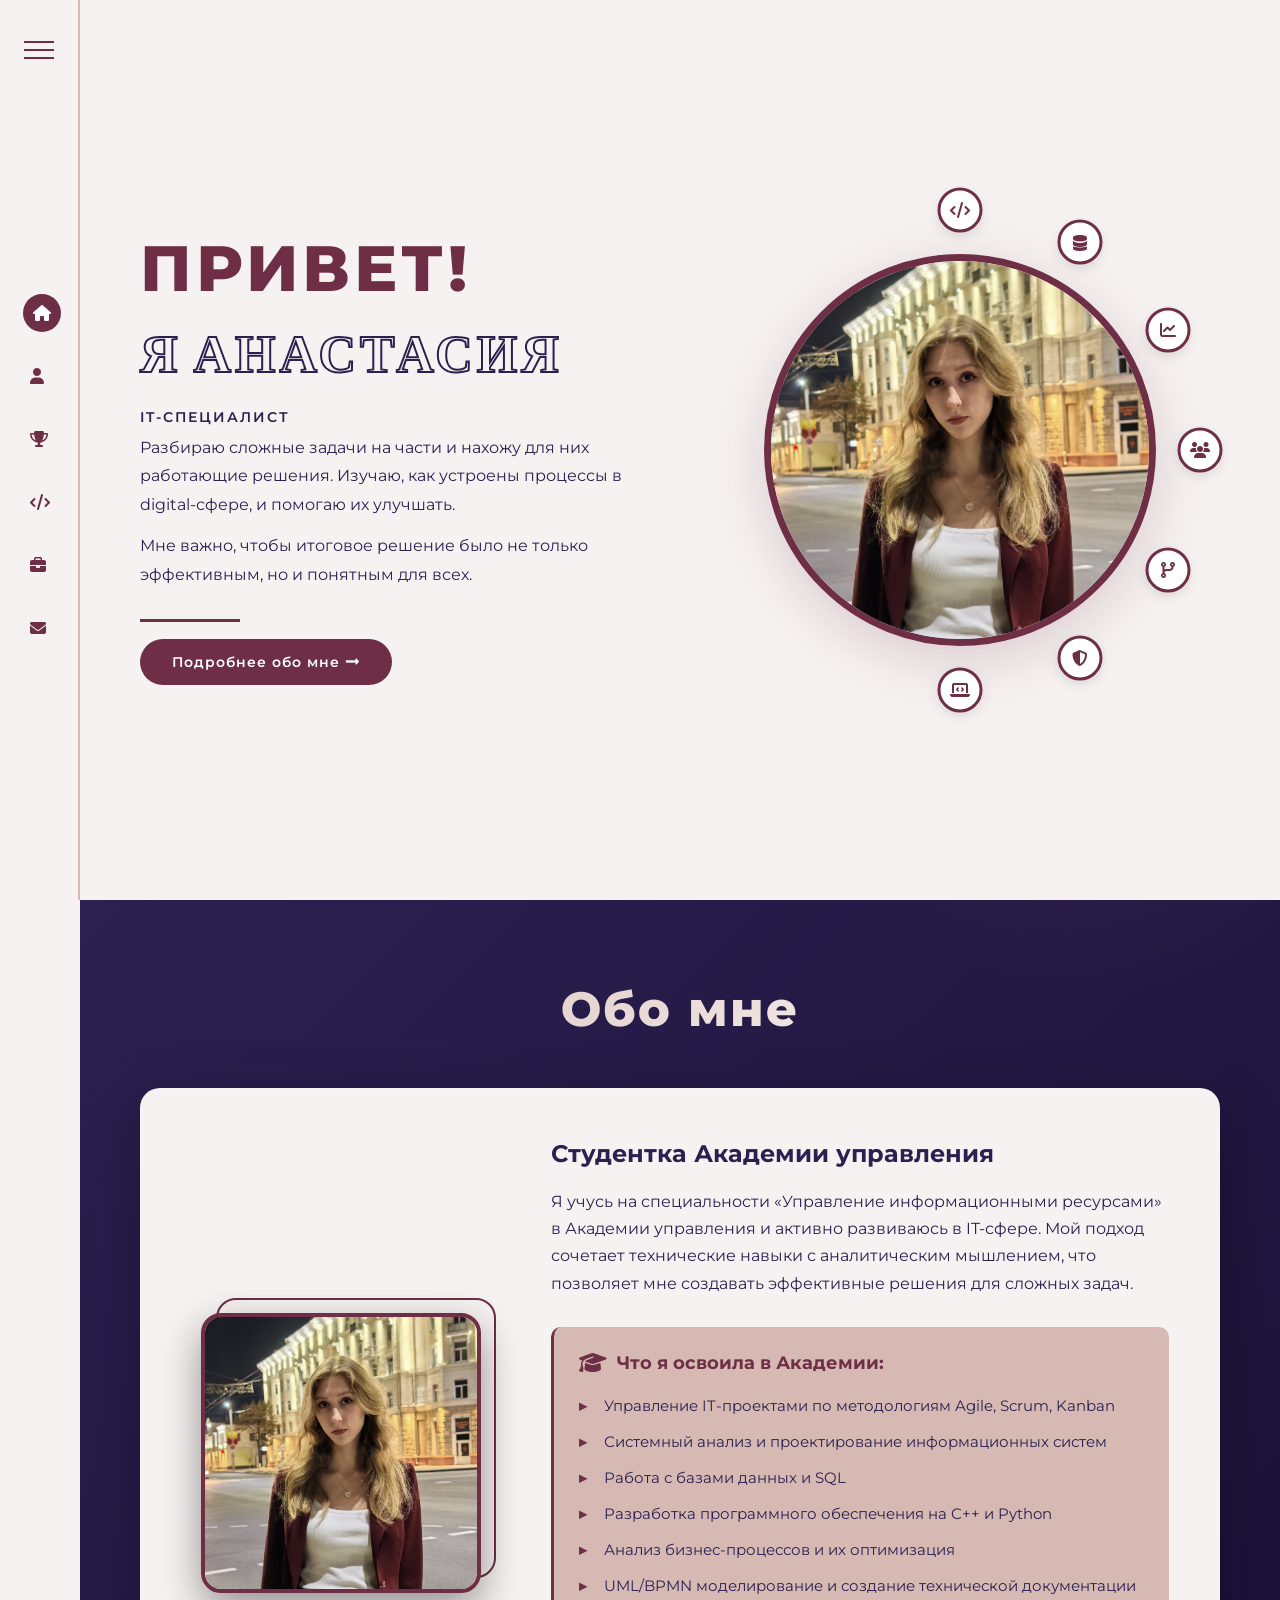
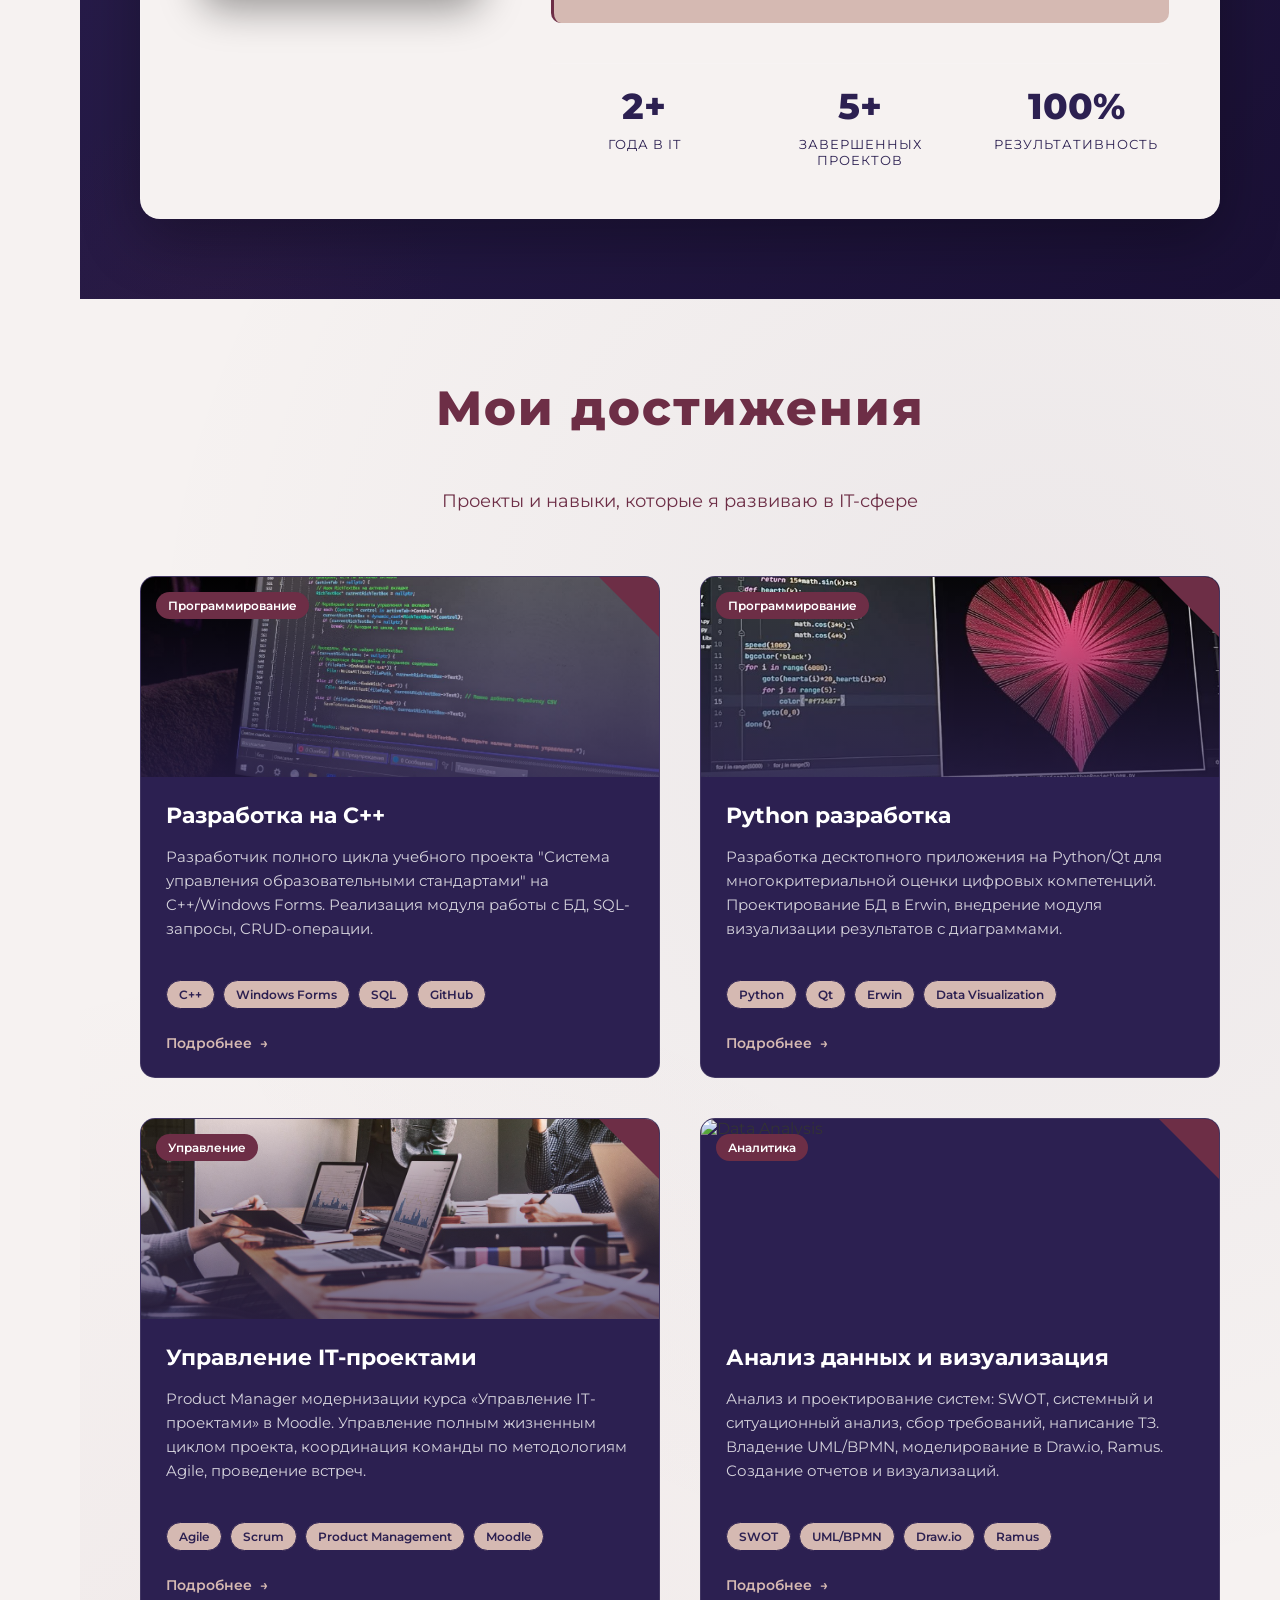
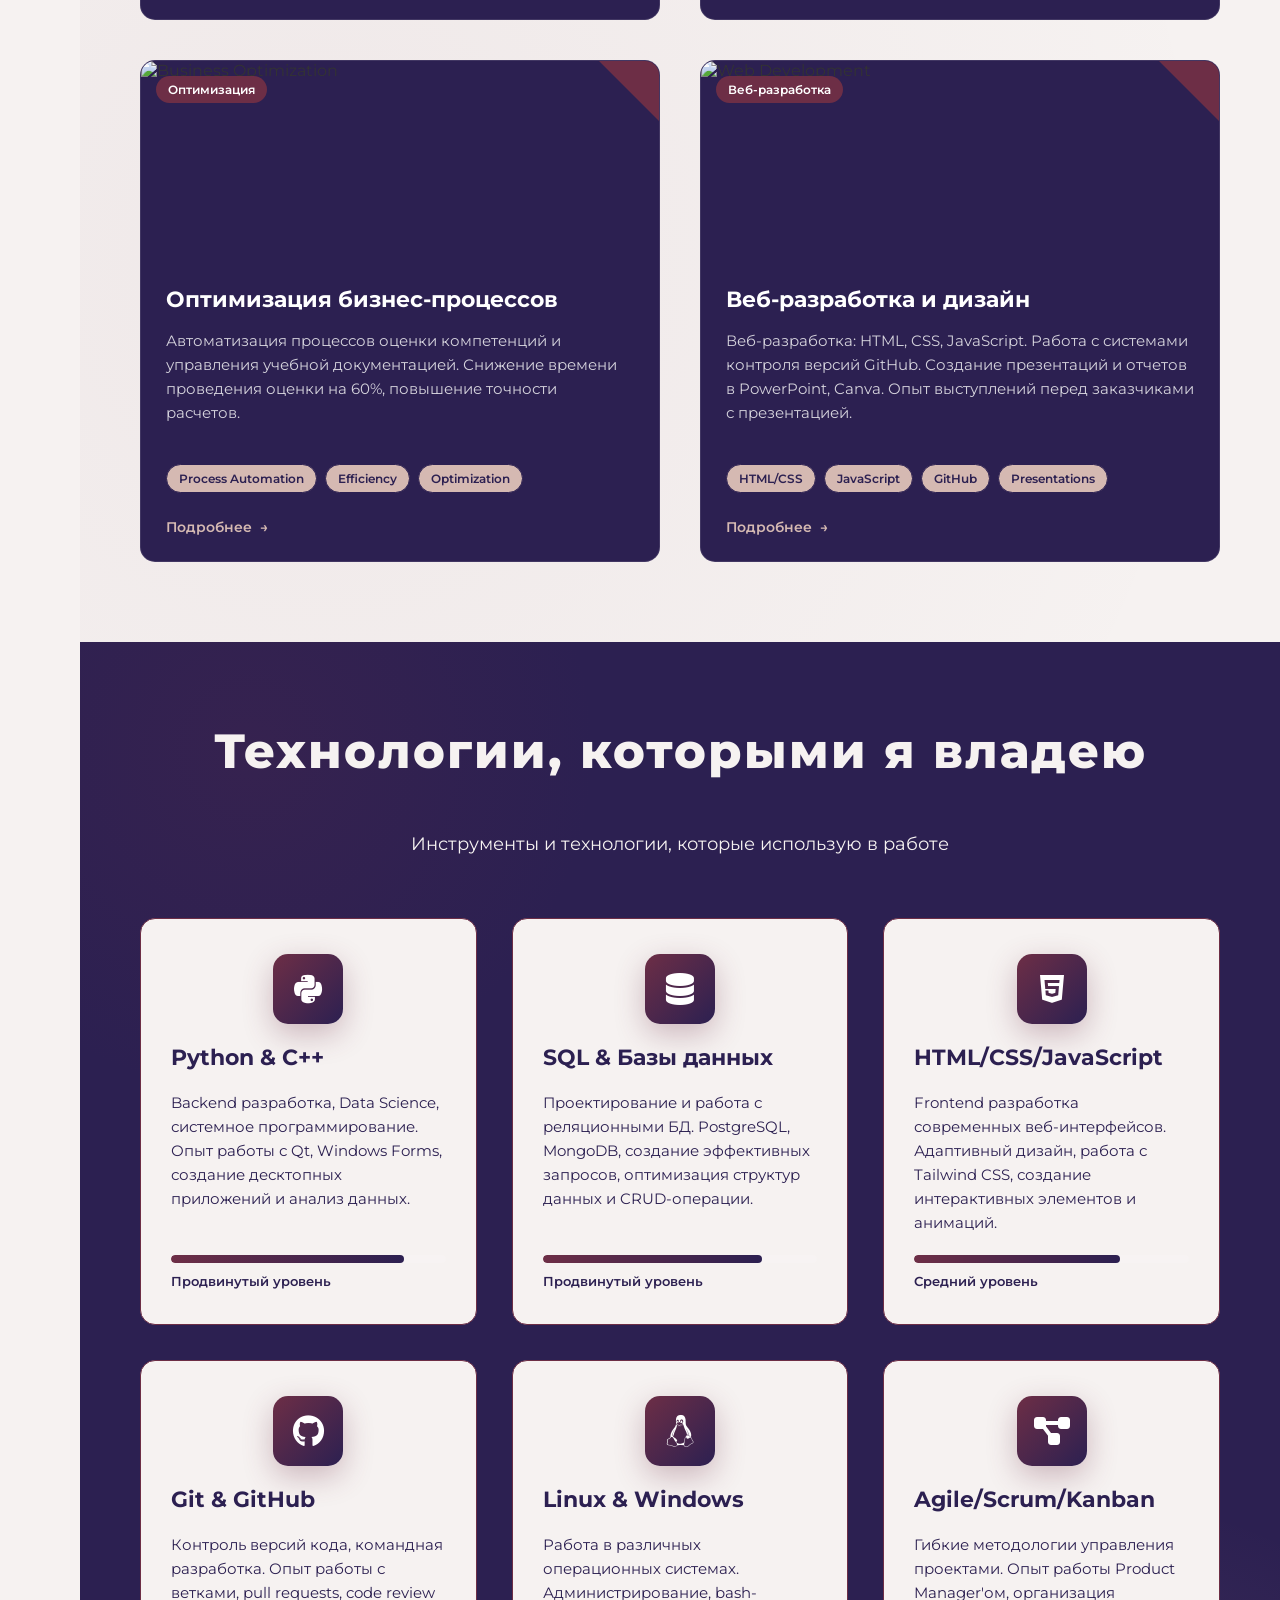
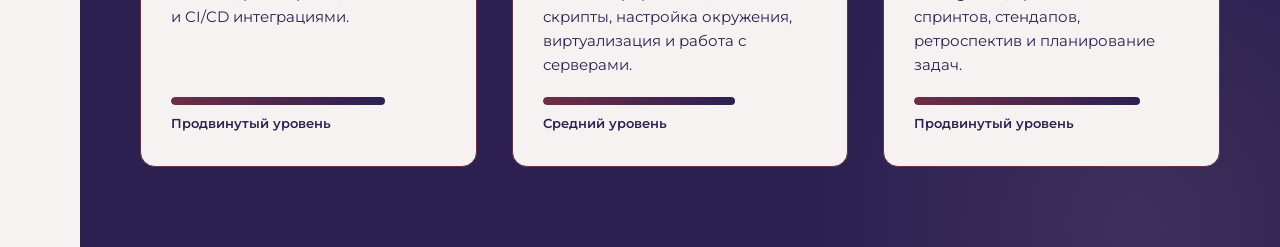
==== index.html @ b97254bb "Add files via upload" ====
<!DOCTYPE html>
<html lang="ru">
<head>
    <meta charset="UTF-8">
    <meta name="viewport" content="width=device-width, initial-scale=1.0">
    <title>Анастасия - IT-специалист</title>
    
    <!-- Google Fonts -->
    <link rel="preconnect" href="https://fonts.googleapis.com">
    <link rel="preconnect" href="https://fonts.gstatic.com" crossorigin>
    <link href="https://fonts.googleapis.com/css2?family=Montserrat:wght@300;400;500;600;700;800;900&family=Bebas+Neue&family=Open+Sans:wght@300;400;600;700&display=swap" rel="stylesheet">
    
    <!-- Font Awesome -->
    <link rel="stylesheet" href="https://cdnjs.cloudflare.com/ajax/libs/font-awesome/6.4.0/css/all.min.css">
    
    <!-- Custom CSS -->
    <link rel="stylesheet" href="styles.css">
</head>
<body>
    <!-- Progress Bar -->
    <div class="progress-scroll"></div>

    <!-- Left Sidebar Navigation -->
    <aside class="left-sidebar" id="leftSidebar">
        <div class="sidebar-toggle" id="leftToggle">
            <span class="toggle-line"></span>
            <span class="toggle-line"></span>
            <span class="toggle-line"></span>
        </div>
        
        <nav class="icon-menu">
            <a href="#home" class="icon-nav-item active">
                <i class="fas fa-home"></i>
                <span class="nav-text">Главная</span>
            </a>
            <a href="#about" class="icon-nav-item">
                <i class="fas fa-user"></i>
                <span class="nav-text">Обо мне</span>
            </a>
            <a href="#achievements" class="icon-nav-item">
                <i class="fas fa-trophy"></i>
                <span class="nav-text">Достижения</span>
            </a>
            <a href="#technologies" class="icon-nav-item">
                <i class="fas fa-code"></i>
                <span class="nav-text">Технологии</span>
            </a>
            <a href="#" class="icon-nav-item">
                <i class="fas fa-briefcase"></i>
                <span class="nav-text">Портфолио</span>
            </a>
            <a href="#" class="icon-nav-item">
                <i class="fas fa-envelope"></i>
                <span class="nav-text">Контакты</span>
            </a>
        </nav>
    </aside>

    <!-- Home Page -->
    <section class="home-page" id="home">
        <div class="home-container">
            <div class="home-left">
                <div class="home-content">
                    <h1 class="home-title">ПРИВЕТ!</h1>
                    <h2 class="home-name">
                        <span class="outlined-name">Я АНАСТАСИЯ</span>
                    </h2>
                    <div class="home-roles">
                        <p>IT-СПЕЦИАЛИСТ</p>
                    </div>
                    <div class="home-description">
                        <p>Разбираю сложные задачи на части и нахожу для них работающие решения. Изучаю, как устроены процессы в digital-сфере, и помогаю их улучшать.</p>
                        <p>Мне важно, чтобы итоговое решение было не только эффективным, но и понятным для всех.</p>
                    </div>
                    <div class="home-divider"></div>
                    <a href="#about" class="btn-primary">Подробнее обо мне 🠖</a>
                </div>
            </div>
            
            <div class="home-right">
                <div class="photo-nav-container">
                    <!-- Background decoration -->
                    <svg class="arc-svg" viewBox="0 0 400 400">
                        <path class="arc-path" d="M 200,50 A 150,150 0 0,1 350,200" 
                              fill="none" stroke="#6d2e46ff" stroke-width="2"/>
                    </svg>
                    
                    <!-- Photo -->
                    <div class="profile-photo-wrapper">
                        <img src="img/me.jpg" alt="Анастасия" class="profile-photo">
                    </div>
                    
                    <!-- Icons on arc -->
                    <div class="arc-icons" id="arcIcons"></div>
                </div>
            </div>
        </div>
    </section>

    <!-- About Me Section -->
    <section class="about-section" id="about">
        <div class="about-container">
            <h2 class="section-title">Обо мне</h2>
            
            <div class="about-card">
                <div class="about-photo-section">
                    <div class="about-photo-wrapper">
                        <img src="img/me2.jpg" alt="Анастасия" class="about-photo">
                        <div class="photo-decoration"></div>
                    </div>
                </div>
                
                <div class="about-content-section">
                    <div class="about-text">
                        <h3 class="about-subtitle">Студентка Академии управления</h3>
                        <p class="about-intro">Я учусь на специальности «Управление информационными ресурсами» в Академии управления и активно развиваюсь в IT-сфере. Мой подход сочетает технические навыки с аналитическим мышлением, что позволяет мне создавать эффективные решения для сложных задач.</p>
                        
                        <div class="academy-learnings">
                            <h4><i class="fas fa-graduation-cap"></i> Что я освоила в Академии:</h4>
                            <ul class="learning-list">
                                <li>Управление IT-проектами по методологиям Agile, Scrum, Kanban</li>
                                <li>Системный анализ и проектирование информационных систем</li>
                                <li>Работа с базами данных и SQL</li>
                                <li>Разработка программного обеспечения на C++ и Python</li>
                                <li>Анализ бизнес-процессов и их оптимизация</li>
                                <li>UML/BPMN моделирование и создание технической документации</li>
                            </ul>
                        </div>
                    </div>
                    
                    <div class="about-stats">
                        <div class="stat-item">
                            <div class="stat-number" data-target="2">2+</div>
                            <div class="stat-label">года в IT</div>
                        </div>
                        <div class="stat-item">
                            <div class="stat-number" data-target="5">5+</div>
                            <div class="stat-label">завершенных проектов</div>
                        </div>
                        <div class="stat-item">
                            <div class="stat-number" data-target="100">100%</div>
                            <div class="stat-label">результативность</div>
                        </div>
                    </div>
                </div>
            </div>
        </div>
    </section>

    <!-- Achievements Section -->
    <section class="achievements-section" id="achievements">
        <div class="achievements-container">
            <div class="achievements-header">
                <h2 class="section-title">Мои достижения</h2>
                <p class="section-subtitle">Проекты и навыки, которые я развиваю в IT-сфере</p>
            </div>
            
            <div class="achievements-grid">
                <!-- Project Card 1 -->
                <div class="project-card">
                    <div class="project-corner"></div>
                    <div class="project-image">
                        <img src="img/ach_c.jpg" alt="C++ Development">
                        <div class="project-overlay"></div>
                        <span class="project-badge">Программирование</span>
                    </div>
                    <div class="project-content">
                        <h3>Разработка на C++</h3>
                        <p>Разработчик полного цикла учебного проекта "Система управления образовательными стандартами" на C++/Windows Forms. Реализация модуля работы с БД, SQL-запросы, CRUD-операции.</p>
                        <div class="project-tags">
                            <span class="tag">C++</span>
                            <span class="tag">Windows Forms</span>
                            <span class="tag">SQL</span>
                            <span class="tag">GitHub</span>
                        </div>
                        <a href="#" class="project-link">Подробнее<span class="arrow">→</span></a>
                    </div>
                </div>
                
                <!-- Project Card 2 -->
                <div class="project-card">
                    <div class="project-corner"></div>
                    <div class="project-image">
                        <img src="img/ach_py.jpg" alt="Python Development">
                        <div class="project-overlay"></div>
                        <span class="project-badge">Программирование</span>
                    </div>
                    <div class="project-content">
                        <h3>Python разработка</h3>
                        <p>Разработка десктопного приложения на Python/Qt для многокритериальной оценки цифровых компетенций. Проектирование БД в Erwin, внедрение модуля визуализации результатов с диаграммами.</p>
                        <div class="project-tags">
                            <span class="tag">Python</span>
                            <span class="tag">Qt</span>
                            <span class="tag">Erwin</span>
                            <span class="tag">Data Visualization</span>
                        </div>
                        <a href="#" class="project-link">Подробнее<span class="arrow">→</span></a>
                    </div>
                </div>
                
                <!-- Project Card 3 -->
                <div class="project-card">
                    <div class="project-corner"></div>
                    <div class="project-image">
                        <img src="img/ach_manage.jpg" alt="Project Management">
                        <div class="project-overlay"></div>
                        <span class="project-badge">Управление</span>
                    </div>
                    <div class="project-content">
                        <h3>Управление IT-проектами</h3>
                        <p>Product Manager модернизации курса «Управление IT-проектами» в Moodle. Управление полным жизненным циклом проекта, координация команды по методологиям Agile, проведение встреч.</p>
                        <div class="project-tags">
                            <span class="tag">Agile</span>
                            <span class="tag">Scrum</span>
                            <span class="tag">Product Management</span>
                            <span class="tag">Moodle</span>
                        </div>
                        <a href="#" class="project-link">Подробнее<span class="arrow">→</span></a>
                    </div>
                </div>
                
                <!-- Project Card 4 -->
                <div class="project-card">
                    <div class="project-corner"></div>
                    <div class="project-image">
                        <img src="https://images.unsplash.com/photo-1551288049-bebda4e38f71?ixlib=rb-4.0.3&ixid=M3wxMjA3fDB8MHxwaG90by1wYWdlfHx8fGVufDB8fHx8fA%3D%3D&auto=format&fit=crop&w=1000&q=80" alt="Data Analysis">
                        <div class="project-overlay"></div>
                        <span class="project-badge">Аналитика</span>
                    </div>
                    <div class="project-content">
                        <h3>Анализ данных и визуализация</h3>
                        <p>Анализ и проектирование систем: SWOT, системный и ситуационный анализ, сбор требований, написание ТЗ. Владение UML/BPMN, моделирование в Draw.io, Ramus. Создание отчетов и визуализаций.</p>
                        <div class="project-tags">
                            <span class="tag">SWOT</span>
                            <span class="tag">UML/BPMN</span>
                            <span class="tag">Draw.io</span>
                            <span class="tag">Ramus</span>
                        </div>
                        <a href="#" class="project-link">Подробнее<span class="arrow">→</span></a>
                    </div>
                </div>
                
                <!-- Project Card 5 -->
                <div class="project-card">
                    <div class="project-corner"></div>
                    <div class="project-image">
                        <img src="https://images.unsplash.com/photo-1460925895917-afdab827c52f?ixlib=rb-4.0.3&ixid=M3wxMjA3fDB8MHxwaG90by1wYWdlfHx8fGVufDB8fHx8fA%3D%3D&auto=format&fit=crop&w=1000&q=80" alt="Business Optimization">
                        <div class="project-overlay"></div>
                        <span class="project-badge">Оптимизация</span>
                    </div>
                    <div class="project-content">
                        <h3>Оптимизация бизнес-процессов</h3>
                        <p>Автоматизация процессов оценки компетенций и управления учебной документацией. Снижение времени проведения оценки на 60%, повышение точности расчетов.</p>
                        <div class="project-tags">
                            <span class="tag">Process Automation</span>
                            <span class="tag">Efficiency</span>
                            <span class="tag">Optimization</span>
                        </div>
                        <a href="#" class="project-link">Подробнее<span class="arrow">→</span></a>
                    </div>
                </div>
                
                <!-- Project Card 6 -->
                <div class="project-card">
                    <div class="project-corner"></div>
                    <div class="project-image">
                        <img src="https://images.unsplash.com/photo-1547658719-da2b51169166?ixlib=rb-4.0.3&ixid=M3wxMjA3fDB8MHxwaG90by1wYWdlfHx8fGVufDB8fHx8fA%3D%3D&auto=format&fit=crop&w=1000&q=80" alt="Web Development">
                        <div class="project-overlay"></div>
                        <span class="project-badge">Веб-разработка</span>
                    </div>
                    <div class="project-content">
                        <h3>Веб-разработка и дизайн</h3>
                        <p>Веб-разработка: HTML, CSS, JavaScript. Работа с системами контроля версий GitHub. Создание презентаций и отчетов в PowerPoint, Canva. Опыт выступлений перед заказчиками с презентацией.</p>
                        <div class="project-tags">
                            <span class="tag">HTML/CSS</span>
                            <span class="tag">JavaScript</span>
                            <span class="tag">GitHub</span>
                            <span class="tag">Presentations</span>
                        </div>
                        <a href="#" class="project-link">Подробнее<span class="arrow">→</span></a>
                    </div>
                </div>
            </div>
        </div>
    </section>

    <!-- Technologies Section -->
    <section class="technologies-section" id="technologies">
        <div class="technologies-container">
            <div class="technologies-header">
                <h2 class="section-title">Технологии, которыми я владею</h2>
                <p class="section-subtitle">Инструменты и технологии, которые использую в работе</p>
            </div>
            
            <div class="technologies-grid">
                <!-- Technology Card 1 -->
                <div class="tech-card">
                    <div class="tech-icon-wrapper">
                        <i class="fab fa-python"></i>
                    </div>
                    <h3 class="tech-title">Python & C++</h3>
                    <p class="tech-description">Backend разработка, Data Science, системное программирование. Опыт работы с Qt, Windows Forms, создание десктопных приложений и анализ данных.</p>
                    <div class="tech-level">
                        <div class="level-bar">
                            <div class="level-fill" style="width: 85%"></div>
                        </div>
                        <span class="level-text">Продвинутый уровень</span>
                    </div>
                </div>
                
                <!-- Technology Card 2 -->
                <div class="tech-card">
                    <div class="tech-icon-wrapper">
                        <i class="fas fa-database"></i>
                    </div>
                    <h3 class="tech-title">SQL & Базы данных</h3>
                    <p class="tech-description">Проектирование и работа с реляционными БД. PostgreSQL, MongoDB, создание эффективных запросов, оптимизация структур данных и CRUD-операции.</p>
                    <div class="tech-level">
                        <div class="level-bar">
                            <div class="level-fill" style="width: 80%"></div>
                        </div>
                        <span class="level-text">Продвинутый уровень</span>
                    </div>
                </div>
                
                <!-- Technology Card 3 -->
                <div class="tech-card">
                    <div class="tech-icon-wrapper">
                        <i class="fab fa-html5"></i>
                    </div>
                    <h3 class="tech-title">HTML/CSS/JavaScript</h3>
                    <p class="tech-description">Frontend разработка современных веб-интерфейсов. Адаптивный дизайн, работа с Tailwind CSS, создание интерактивных элементов и анимаций.</p>
                    <div class="tech-level">
                        <div class="level-bar">
                            <div class="level-fill" style="width: 75%"></div>
                        </div>
                        <span class="level-text">Средний уровень</span>
                    </div>
                </div>
                
                <!-- Technology Card 4 -->
                <div class="tech-card">
                    <div class="tech-icon-wrapper">
                        <i class="fab fa-github"></i>
                    </div>
                    <h3 class="tech-title">Git & GitHub</h3>
                    <p class="tech-description">Контроль версий кода, командная разработка. Опыт работы с ветками, pull requests, code review и CI/CD интеграциями.</p>
                    <div class="tech-level">
                        <div class="level-bar">
                            <div class="level-fill" style="width: 78%"></div>
                        </div>
                        <span class="level-text">Продвинутый уровень</span>
                    </div>
                </div>
                
                <!-- Technology Card 5 -->
                <div class="tech-card">
                    <div class="tech-icon-wrapper">
                        <i class="fab fa-linux"></i>
                    </div>
                    <h3 class="tech-title">Linux & Windows</h3>
                    <p class="tech-description">Работа в различных операционных системах. Администрирование, bash-скрипты, настройка окружения, виртуализация и работа с серверами.</p>
                    <div class="tech-level">
                        <div class="level-bar">
                            <div class="level-fill" style="width: 70%"></div>
                        </div>
                        <span class="level-text">Средний уровень</span>
                    </div>
                </div>
                
                <!-- Technology Card 6 -->
                <div class="tech-card">
                    <div class="tech-icon-wrapper">
                        <i class="fas fa-project-diagram"></i>
                    </div>
                    <h3 class="tech-title">Agile/Scrum/Kanban</h3>
                    <p class="tech-description">Гибкие методологии управления проектами. Опыт работы Product Manager'ом, организация спринтов, стендапов, ретроспектив и планирование задач.</p>
                    <div class="tech-level">
                        <div class="level-bar">
                            <div class="level-fill" style="width: 82%"></div>
                        </div>
                        <span class="level-text">Продвинутый уровень</span>
                    </div>
                </div>
            </div>
        </div>
    </section>

    <!-- JavaScript -->
    <script src="script.js"></script>
</body>
</html>
---- styles.css ----
* {
  margin: 0;
  padding: 0;
  box-sizing: border-box;
}

:root {
  --russian-violet: #2c2051ff;
  --wine: #6d2e46ff;
  --isabelline: #f6f2f1ff;
  --white: #ffffffff;
  --pale-dogwood: #d5b9b2ff;
}

/* Base Styles */
body {
  background-color: var(--isabelline);
  color: #333;
  overflow-x: hidden;
  font-family: 'Montserrat', sans-serif;
}

h1, h2, h3, h4, h5, h6 { font-weight: 700; }

button, a, .nav-item {
  transition: transform 0.2s ease, opacity 0.2s ease, background-color 0.2s ease, color 0.2s ease;
}

button:hover, a:hover { transform: translateY(-1px); }

/* Common Components */
.btn-primary {
  background-color: var(--wine);
  color: white;
  border: none;
  padding: 14px 32px;
  font-size: 14px;
  font-weight: 600;
  letter-spacing: 1px;
  cursor: pointer;
  border-radius: 25px;
  text-decoration: none;
}

.btn-primary:hover { background-color: var(--russian-violet); }

.outlined-name {
  font-family: 'Bebas Neue', cursive;
  -webkit-text-stroke: 2px var(--russian-violet);
  -webkit-text-fill-color: transparent;
  letter-spacing: 4px;
}

.section-title {
  font-size: 48px;
  font-weight: 800;
  text-align: center;
  margin-bottom: 50px;
  letter-spacing: 2px;
}

.section-subtitle {
  font-size: 18px;
  margin-bottom: 30px;
  max-width: 600px;
  margin-left: auto;
  margin-right: auto;
  line-height: 1.6;
}

/* Left Sidebar */
.left-sidebar {
  position: fixed;
  left: 0;
  top: 0;
  width: 80px;
  height: 100vh;
  background-color: var(--isabelline);
  z-index: 100;
  transition: width 0.3s ease;
  border-right: 2px solid var(--pale-dogwood);
  overflow: hidden;
}

.left-sidebar.open { width: 220px; }

.sidebar-toggle {
  position: absolute;
  top: 30px;
  width: 100%;
  height: 40px;
  display: flex;
  flex-direction: column;
  align-items: center;
  justify-content: center;
  gap: 6px;
  cursor: pointer;
  padding: 10px;
}

.toggle-line {
  width: 30px;
  height: 2px;
  background-color: var(--wine);
  transition: all 0.2s ease;
  transform-origin: center;
}

.sidebar-toggle:hover .toggle-line { background-color: var(--russian-violet); }

.sidebar-toggle.open .toggle-line:nth-child(1) { transform: rotate(45deg) translate(6px, 6px); }
.sidebar-toggle.open .toggle-line:nth-child(2) { opacity: 0; }
.sidebar-toggle.open .toggle-line:nth-child(3) { transform: rotate(-45deg) translate(6px, -6px); }

.icon-menu {
  display: flex;
  flex-direction: column;
  align-items: flex-start;
  justify-content: center;
  height: 100%;
  gap: 25px;
  padding: 80px 0 40px 20px;
}

.icon-nav-item {
  display: flex;
  align-items: center;
  width: calc(100% - 20px);
  padding: 10px;
  border-radius: 25px;
  color: var(--wine);
  transition: all 0.2s ease;
  text-decoration: none;
  gap: 15px;
}

.icon-nav-item:hover {
  background-color: var(--pale-dogwood);
  transform: translateX(3px);
}

.icon-nav-item.active {
  background-color: var(--wine);
  color: white;
  transform: translateX(3px);
}

.nav-text {
  font-size: 14px;
  font-weight: 600;
  white-space: nowrap;
  opacity: 0;
  transition: opacity 0.2s ease;
}

.left-sidebar.open .nav-text { opacity: 1; }

/* Main Content Sections */
.home-page,
.about-section,
.achievements-section,
.technologies-section {
  margin-left: 80px;
  transition: margin-left 0.3s ease;
}

.left-sidebar.open ~ .home-page,
.left-sidebar.open ~ .about-section,
.left-sidebar.open ~ .achievements-section,
.left-sidebar.open ~ .technologies-section {
  margin-left: 220px;
}

/* Home Page */
.home-page {
  min-height: 100vh;
  display: flex;
  align-items: center;
  justify-content: center;
  background-color: var(--isabelline);
}

.home-container {
  display: grid;
  grid-template-columns: 1fr 1fr;
  gap: 40px;
  max-width: 1200px;
  width: 100%;
  align-items: center;
  padding: 60px;
}

.home-left { padding-right: 20px; }

.home-content { animation: fadeInLeft 0.6s ease; }

.home-title {
  font-size: 64px;
  font-weight: 800;
  color: var(--wine);
  margin-bottom: 15px;
  letter-spacing: 4px;
}

.home-name {
  font-size: 52px;
  font-weight: 700;
  margin-bottom: 20px;
}

.home-roles p {
  font-size: 14px;
  font-weight: 600;
  color: var(--russian-violet);
  letter-spacing: 2px;
  margin-bottom: 8px;
}

.home-description p {
  font-size: 16px;
  line-height: 1.8;
  color: var(--russian-violet);
  margin-bottom: 12px;
}

.home-divider {
  width: 100px;
  height: 3px;
  background-color: var(--wine);
  margin: 30px 0;
}

/* Home Right Content */
.home-right {
  display: flex;
  align-items: center;
  justify-content: center;
  position: relative;
}

.photo-nav-container {
  position: relative;
  width: 400px;
  height: 400px;
  display: flex;
  align-items: center;
  justify-content: center;
}

.profile-photo-wrapper {
  position: relative;
  z-index: 10;
  width: 280px;
  height: 280px;
  display: flex;
  align-items: center;
  justify-content: center;
  transition: transform 0.2s ease;
}

.profile-photo {
  width: 100%;
  height: 100%;
  border-radius: 50%;
  object-fit: cover;
  border: 5px solid var(--wine);
  box-shadow: 0 10px 40px rgba(109, 46, 70, 0.2);
  transition: transform 0.3s ease, box-shadow 0.3s ease;
  transform: scale(1.4);
}

.profile-photo-wrapper:hover { transform: translateZ(1px); }

.profile-photo:hover {
  transform: scale(1.02);
  box-shadow: 0 15px 50px rgba(109, 46, 70, 0.3);
}

.arc-svg {
  position: absolute;
  top: 0;
  left: 0;
  width: 100%;
  height: 100%;
  pointer-events: none;
  z-index: 5;
}

.arc-path {
  stroke-dasharray: 5, 5;
  animation: dashMove 20s linear infinite;
}

.arc-icons {
  position: absolute;
  top: 0;
  left: 0;
  width: 100%;
  height: 100%;
  z-index: 15;
}

.arc-icon {
  position: absolute;
  transform: translate(-50%, -50%);
  transition: transform 0.2s ease;
}

.arc-icon-circle {
  width: 45px;
  height: 45px;
  background-color: var(--white);
  border: 3px solid var(--wine);
  border-radius: 50%;
  display: flex;
  align-items: center;
  justify-content: center;
  color: var(--wine);
  cursor: pointer;
  transition: all 0.2s ease;
  box-shadow: 0 4px 12px rgba(0, 0, 0, 0.1);
}

.arc-icon:hover .arc-icon-circle {
  background-color: var(--wine);
  color: white;
  transform: scale(1.1);
  box-shadow: 0 6px 20px rgba(109, 46, 70, 0.3);
}

.arc-tooltip {
  position: absolute;
  bottom: -35px;
  left: 50%;
  transform: translateX(-50%);
  background: var(--wine);
  color: white;
  padding: 5px 10px;
  border-radius: 15px;
  font-size: 12px;
  white-space: nowrap;
  opacity: 0;
  visibility: hidden;
  transition: all 0.2s ease;
  z-index: 20;
}

.arc-icon:hover .arc-tooltip {
  opacity: 1;
  visibility: visible;
  bottom: -45px;
}

/* About Me Section */
.about-section {
  background: linear-gradient(135deg, var(--russian-violet) 0%, #1a1035 100%);
  position: relative;
  padding: 80px 0;
  overflow: hidden;
}

.about-section::before {
  content: '';
  position: absolute;
  top: -50%;
  right: -10%;
  width: 600px;
  height: 600px;
  background: radial-gradient(circle, rgba(213, 185, 178, 0.08) 0%, transparent 70%);
  border-radius: 50%;
  pointer-events: none;
}

.about-section::after {
  content: '';
  position: absolute;
  bottom: -30%;
  left: -10%;
  width: 500px;
  height: 500px;
  background: radial-gradient(circle, rgba(109, 46, 70, 0.1) 0%, transparent 70%);
  border-radius: 50%;
  pointer-events: none;
}

.about-container {
  max-width: 1200px;
  margin: 0 auto;
  padding: 0 60px;
  position: relative;
  z-index: 2;
}

.about-section .section-title {
  color: var(--isabelline);
  background: linear-gradient(135deg, var(--pale-dogwood) 0%, var(--white) 100%);
  -webkit-background-clip: text;
  -webkit-text-fill-color: transparent;
  background-clip: text;
}

.about-card {
  background: var(--isabelline);
  backdrop-filter: blur(10px);
  border: 1px solid rgba(255, 255, 255, 0.1);
  border-radius: 20px;
  padding: 50px;
  display: grid;
  grid-template-columns: 300px 1fr;
  gap: 60px;
  box-shadow: 0 20px 60px rgba(0, 0, 0, 0.3);
}

.about-photo-section {
  display: flex;
  align-items: center;
  justify-content: center;
  position: relative;
}

.about-photo-wrapper {
  position: relative;
  width: 280px;
  height: 280px;
}

.about-photo {
  width: 100%;
  height: 100%;
  border-radius: 20px;
  object-fit: cover;
  border: 4px solid var(--wine);
  box-shadow: 0 15px 40px rgba(0, 0, 0, 0.4);
  transition: transform 0.2s ease;
}

.about-photo:hover { transform: scale(1.02); }

.photo-decoration {
  position: absolute;
  top: -15px;
  right: -15px;
  width: 100%;
  height: 100%;
  border: 2px solid var(--wine);
  border-radius: 20px;
  z-index: -1;
}

.about-content-section {
  display: flex;
  flex-direction: column;
  gap: 40px;
}

.about-text { color: var(--russian-violet); }

.about-subtitle {
  font-size: 24px;
  font-weight: 700;
  color: var(--russian-violet);
  margin-bottom: 20px;
}

.about-intro {
  font-size: 16px;
  line-height: 1.7;
  color: var(--russian-violet);
  margin-bottom: 30px;
}

.academy-learnings {
  background: var(--pale-dogwood);
  border-left: 3px solid var(--wine);
  padding: 25px;
  border-radius: 10px;
}

.academy-learnings h4 {
  font-size: 18px;
  font-weight: 700;
  color: var(--wine);
  margin-bottom: 20px;
  display: flex;
  align-items: center;
  gap: 10px;
}

.academy-learnings h4 i { font-size: 22px; }

.learning-list {
  list-style: none;
  display: flex;
  flex-direction: column;
  gap: 12px;
}

.learning-list li {
  font-size: 15px;
  color: var(--russian-violet);
  padding-left: 25px;
  position: relative;
  line-height: 1.6;
}

.learning-list li::before {
  content: '▸';
  position: absolute;
  left: 0;
  color: var(--wine);
  font-weight: 700;
}

.about-stats {
  display: grid;
  grid-template-columns: repeat(3, 1fr);
  gap: 30px;
  padding-top: 20px;
  border-top: 1px solid rgba(255, 255, 255, 0.1);
}

.stat-item { text-align: center; }

.stat-number {
  font-size: 36px;
  font-weight: 800;
  color: var(--russian-violet);
  margin-bottom: 8px;
}

.stat-label {
  font-size: 13px;
  color: var(--russian-violet);
  text-transform: uppercase;
  letter-spacing: 1px;
}

/* Achievements Section */
.achievements-section {
  background: var(--isabelline);
  padding: 80px 60px;
  position: relative;
  overflow: hidden;
}

.achievements-section::before {
  content: '';
  position: absolute;
  top: 0;
  left: 0;
  right: 0;
  bottom: 0;
  background: radial-gradient(circle at 20% 80%, rgba(109, 46, 70, 0.05) 0%, transparent 50%),
              radial-gradient(circle at 80% 20%, rgba(44, 32, 81, 0.05) 0%, transparent 50%);
  pointer-events: none;
}

.achievements-container {
  max-width: 1200px;
  margin: 0 auto;
  position: relative;
  z-index: 2;
}

.achievements-header { text-align: center; margin-bottom: 60px; }

.achievements-section .section-title {
  color: var(--wine);
  background: none;
  -webkit-text-fill-color: var(--wine);
}

.achievements-section .section-subtitle { color: var(--wine); }

.achievements-grid {
  display: grid;
  grid-template-columns: repeat(auto-fit, minmax(380px, 1fr));
  gap: 40px;
  align-items: stretch;
}

/* Project Cards */
.project-card {
  background: var(--russian-violet);
  backdrop-filter: blur(10px);
  border: 1px solid rgba(255, 255, 255, 0.1);
  border-radius: 15px;
  overflow: hidden;
  position: relative;
  height: 100%;
  display: flex;
  flex-direction: column;
  transition: transform 0.2s ease;
  min-height: 500px;
}

.project-card:hover { transform: translateY(-3px); }

.project-corner {
  position: absolute;
  top: 0;
  right: 0;
  width: 0;
  height: 0;
  border-top: 60px solid var(--wine);
  border-left: 60px solid transparent;
  z-index: 2;
}

.project-image {
  position: relative;
  height: 200px;
  overflow: hidden;
  flex-shrink: 0;
}

.project-image img {
  width: 100%;
  height: 100%;
  object-fit: cover;
  display: block;
}

.project-overlay {
  position: absolute;
  top: 0;
  left: 0;
  right: 0;
  bottom: 0;
  background: linear-gradient(to bottom, transparent 0%, rgba(44, 32, 81, 0.7) 100%);
}

.project-badge {
  position: absolute;
  top: 15px;
  left: 15px;
  background: var(--wine);
  color: var(--white);
  padding: 6px 12px;
  border-radius: 20px;
  font-size: 12px;
  font-weight: 600;
  z-index: 2;
}

.project-content {
  padding: 25px;
  flex-grow: 1;
  display: flex;
  flex-direction: column;
  min-height: 300px;
}

.project-content h3 {
  font-size: 22px;
  font-weight: 700;
  color: var(--white);
  margin-bottom: 15px;
  line-height: 1.3;
}

.project-content p {
  font-size: 15px;
  line-height: 1.6;
  color: rgba(255, 255, 255, 0.8);
  margin-bottom: 20px;
  flex-grow: 1;
}

.project-tags {
  display: flex;
  flex-wrap: wrap;
  gap: 8px;
  margin-bottom: 25px;
}

.tag {
  background: var(--pale-dogwood);
  color: var(--russian-violet);
  padding: 6px 12px;
  border-radius: 15px;
  font-size: 12px;
  font-weight: 600;
  border: 1px solid var(--russian-violet);
}

.project-link {
  font-size: 14px;
  font-weight: 600;
  color: var(--pale-dogwood);
  text-decoration: none;
  display: inline-flex;
  align-items: center;
  gap: 8px;
  transition: all 0.2s ease;
  align-self: flex-start;
  margin-top: auto;
}

.arrow { transition: transform 0.2s ease; }

.project-link:hover .arrow { transform: translateX(5px); }

/* Technologies Section */
.technologies-section {
  background: var(--russian-violet);
  padding: 80px 60px;
  position: relative;
  overflow: hidden;
}

.technologies-section::before {
  content: '';
  position: absolute;
  top: -20%;
  left: -15%;
  width: 700px;
  height: 700px;
  background: radial-gradient(circle, rgba(109, 46, 70, 0.15) 0%, transparent 70%);
  border-radius: 50%;
  pointer-events: none;
}

.technologies-section::after {
  content: '';
  position: absolute;
  bottom: -25%;
  right: -15%;
  width: 650px;
  height: 650px;
  background: radial-gradient(circle, rgba(213, 185, 178, 0.1) 0%, transparent 70%);
  border-radius: 50%;
  pointer-events: none;
}

.technologies-container {
  max-width: 1200px;
  margin: 0 auto;
  position: relative;
  z-index: 2;
}

.technologies-header { text-align: center; margin-bottom: 60px; }

.technologies-section .section-title { color: var(--isabelline)}
.technologies-section .section-subtitle { color: var(--isabelline)}

.technologies-grid {
  display: grid;
  grid-template-columns: repeat(3, 1fr);
  gap: 35px;
  transition: grid-template-columns 0.3s ease;
}

.left-sidebar.open ~ .technologies-section .technologies-grid {
  grid-template-columns: repeat(auto-fit, minmax(300px, 1fr));
}

.tech-card {
  background: var(--isabelline);
  backdrop-filter: blur(10px);
  border: 1px solid var(--wine);
  border-radius: 15px;
  padding: 35px 30px;
  transition: all 0.2s ease;
  display: flex;
  flex-direction: column;
  gap: 20px;
  height: 100%;
  min-height: 320px;
}

.tech-icon-wrapper {
  width: 70px;
  height: 70px;
  background: linear-gradient(135deg, var(--wine) 0%, var(--russian-violet) 100%);
  border-radius: 15px;
  display: flex;
  align-items: center;
  justify-content: center;
  font-size: 32px;
  color: var(--white);
  box-shadow: 0 10px 30px rgba(109, 46, 70, 0.3);
  margin: 0 auto;
}

.tech-title {
  font-size: 22px;
  font-weight: 700;
  color: var(--russian-violet);
  margin: 0;
}

.tech-description {
  font-size: 15px;
  line-height: 1.6;
  color: var(--russian-violet);
  flex-grow: 1;
}

.tech-level {
  display: flex;
  flex-direction: column;
  gap: 10px;
}

.level-bar {
  width: 100%;
  height: 8px;
  background: rgba(255, 255, 255, 0.1);
  border-radius: 10px;
  overflow: hidden;
}

.level-fill {
  height: 100%;
  background: linear-gradient(90deg, var(--wine) 0%, var(--russian-violet) 100%);
  border-radius: 10px;
  transition: width 0.5s ease;
}

.level-text {
  font-size: 13px;
  color: var(--russian-violet);
  font-weight: 600;
}

/* Animations */
@keyframes fadeInLeft {
  from { opacity: 0; transform: translateX(-40px); }
  to { opacity: 1; transform: translateX(0); }
}

@keyframes dashMove {
  to { stroke-dashoffset: -100; }
}

/* Scroll Animations */
html {
  scroll-behavior: smooth;
  scroll-padding-top: 20px;
}

.fade-in {
  opacity: 0;
  transform: translateY(20px);
  transition: all 0.5s ease;
}

.fade-in.visible {
  opacity: 1;
  transform: translateY(0);
}

/* Progress scroll bar */
.progress-scroll {
  position: fixed;
  top: 0;
  left: 0;
  width: 0%;
  height: 3px;
  background: linear-gradient(90deg, var(--wine), var(--russian-violet));
  z-index: 1000;
  transition: width 0.1s ease;
}

/* Custom Scrollbar */
::-webkit-scrollbar { width: 12px; }

::-webkit-scrollbar-track {
  background: var(--isabelline);
  border-left: 1px solid var(--pale-dogwood);
}

::-webkit-scrollbar-thumb {
  background: linear-gradient(135deg, var(--wine) 0%, var(--russian-violet) 100%);
  border-radius: 6px;
  border: 2px solid var(--isabelline);
}

::-webkit-scrollbar-thumb:hover {
  background: linear-gradient(135deg, var(--russian-violet) 0%, var(--wine) 100%);
}

* {
  scrollbar-width: thin;
  scrollbar-color: var(--wine) var(--isabelline);
}

/* ===== RESPONSIVE DESIGN ===== */

/* Desktop (1200px and above) - Default styles */

/* Intermediate (968px - 1199px) */
@media (max-width: 1200px) {
  .achievements-grid {
    grid-template-columns: repeat(auto-fit, minmax(350px, 1fr));
    gap: 30px;
  }
  
  .technologies-grid {
    grid-template-columns: repeat(2, 1fr);
  }
  
  .left-sidebar.open ~ .technologies-section .technologies-grid {
    grid-template-columns: repeat(auto-fit, minmax(280px, 1fr));
  }
}

/* Tablet (768px - 967px) */
@media (max-width: 968px) {
  .left-sidebar { width: 60px; }
  .left-sidebar.open { width: 220px; }

  .home-page,
  .about-section,
  .achievements-section,
  .technologies-section {
    margin-left: 60px;
  }

  .left-sidebar.open ~ .home-page,
  .left-sidebar.open ~ .about-section,
  .left-sidebar.open ~ .achievements-section,
  .left-sidebar.open ~ .technologies-section {
    margin-left: 220px;
  }
  
  .about-card {
    grid-template-columns: 1fr;
    gap: 40px;
    padding: 40px;
  }
  
  .about-photo-wrapper {
    width: 240px;
    height: 240px;
  }

  .home-container {
    padding: 40px;
  }
}

/* Mobile (768px and below) */
@media (max-width: 768px) {
  .achievements-section,
  .technologies-section {
    padding: 60px 30px;
  }

  .section-title { font-size: 36px; }
  .section-subtitle { font-size: 16px; }

  .achievements-grid {
    grid-template-columns: 1fr;
    gap: 25px;
  }
  
  .technologies-grid {
    grid-template-columns: 1fr;
    gap: 25px;
  }

  .left-sidebar.open ~ .technologies-section .technologies-grid {
    grid-template-columns: 1fr;
  }

  .project-card {
    height: auto;
    min-height: 500px;
  }
  
  .home-container {
    grid-template-columns: 1fr;
  }
  
  .about-card { padding: 30px; }

  .tech-card {
    min-height: 300px;
    padding: 25px 20px;
  }
}

/* Small Mobile (480px and below) */
@media (max-width: 480px) {
  .achievements-section,
  .technologies-section {
    padding: 50px 20px;
  }

  .section-title { font-size: 32px; }

  .project-card { min-height: 450px; }

  .project-content { padding: 20px; }

  .project-content h3 { font-size: 20px; }
  .project-content p { font-size: 14px; }

  .project-image { height: 180px; }
  
  .tech-card { padding: 25px 20px; }

  .home-container { padding: 30px 20px; }

  .about-container { padding: 0 30px; }
}
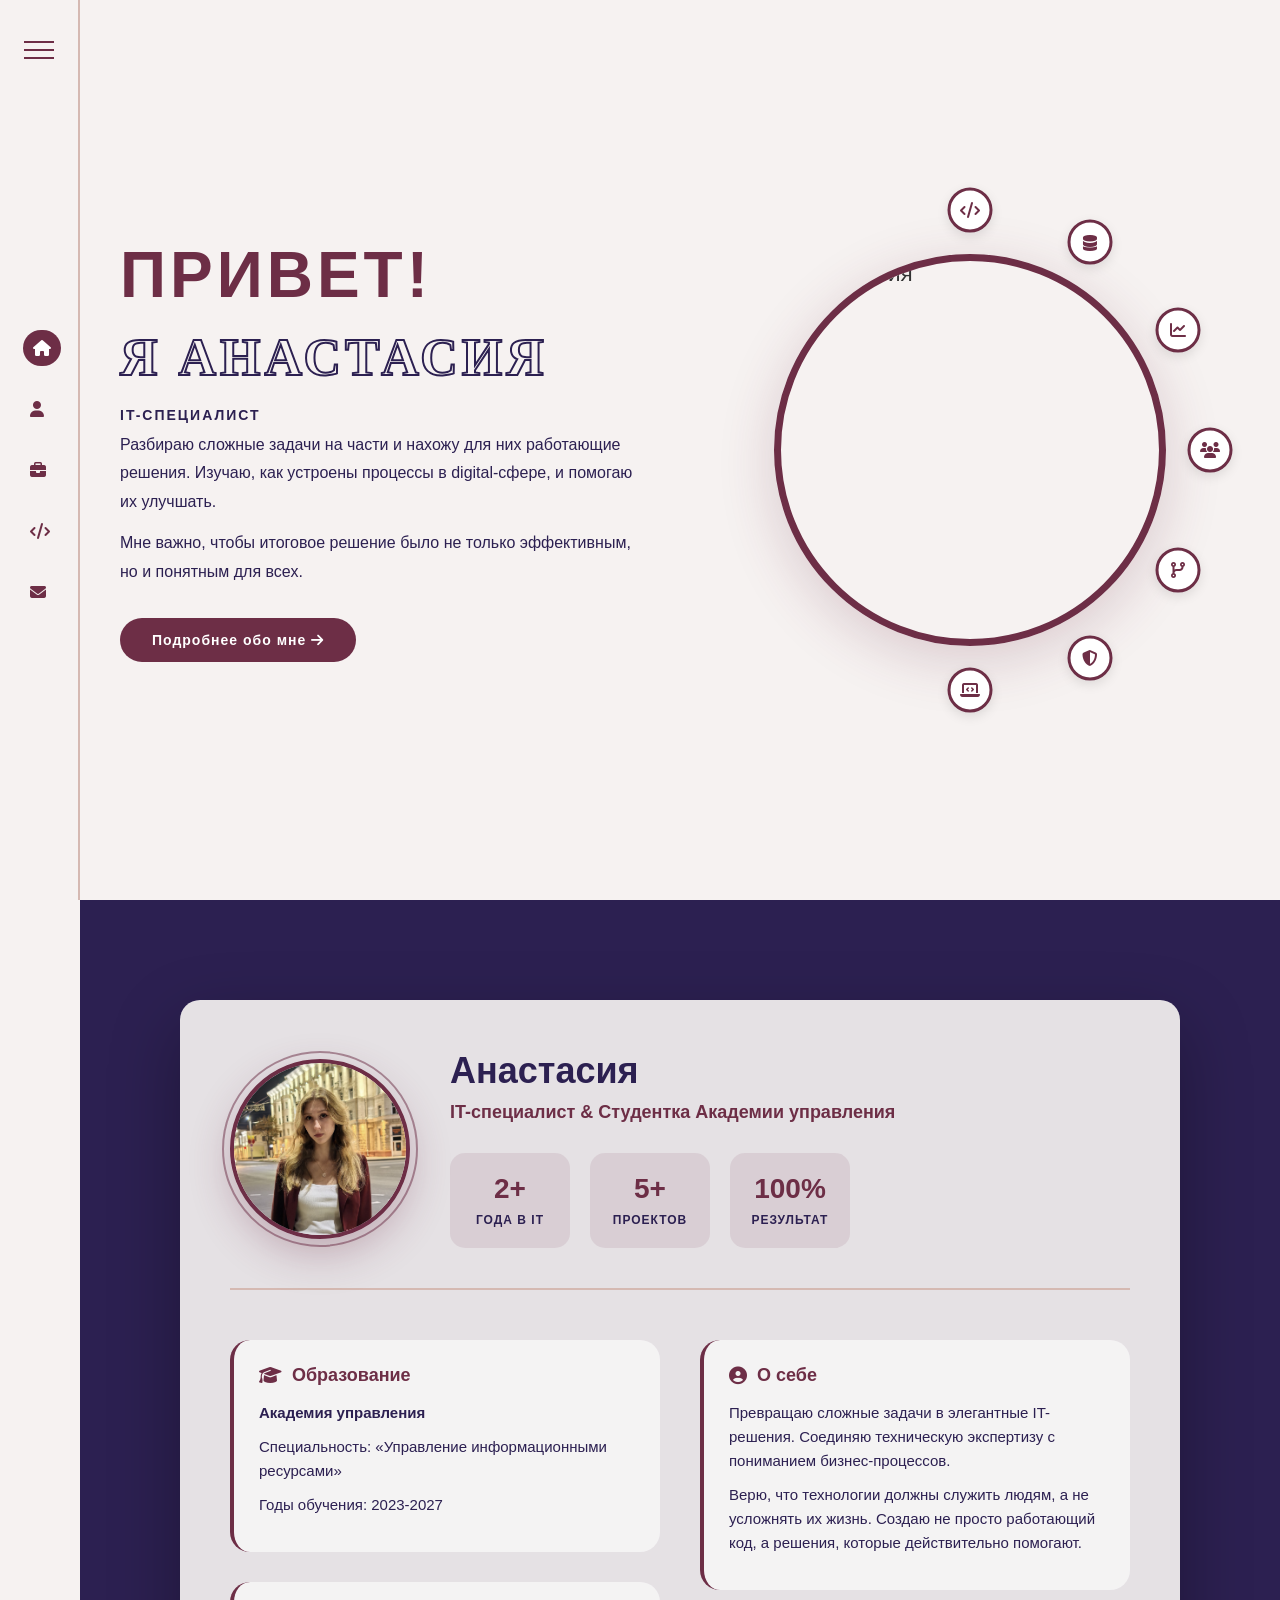
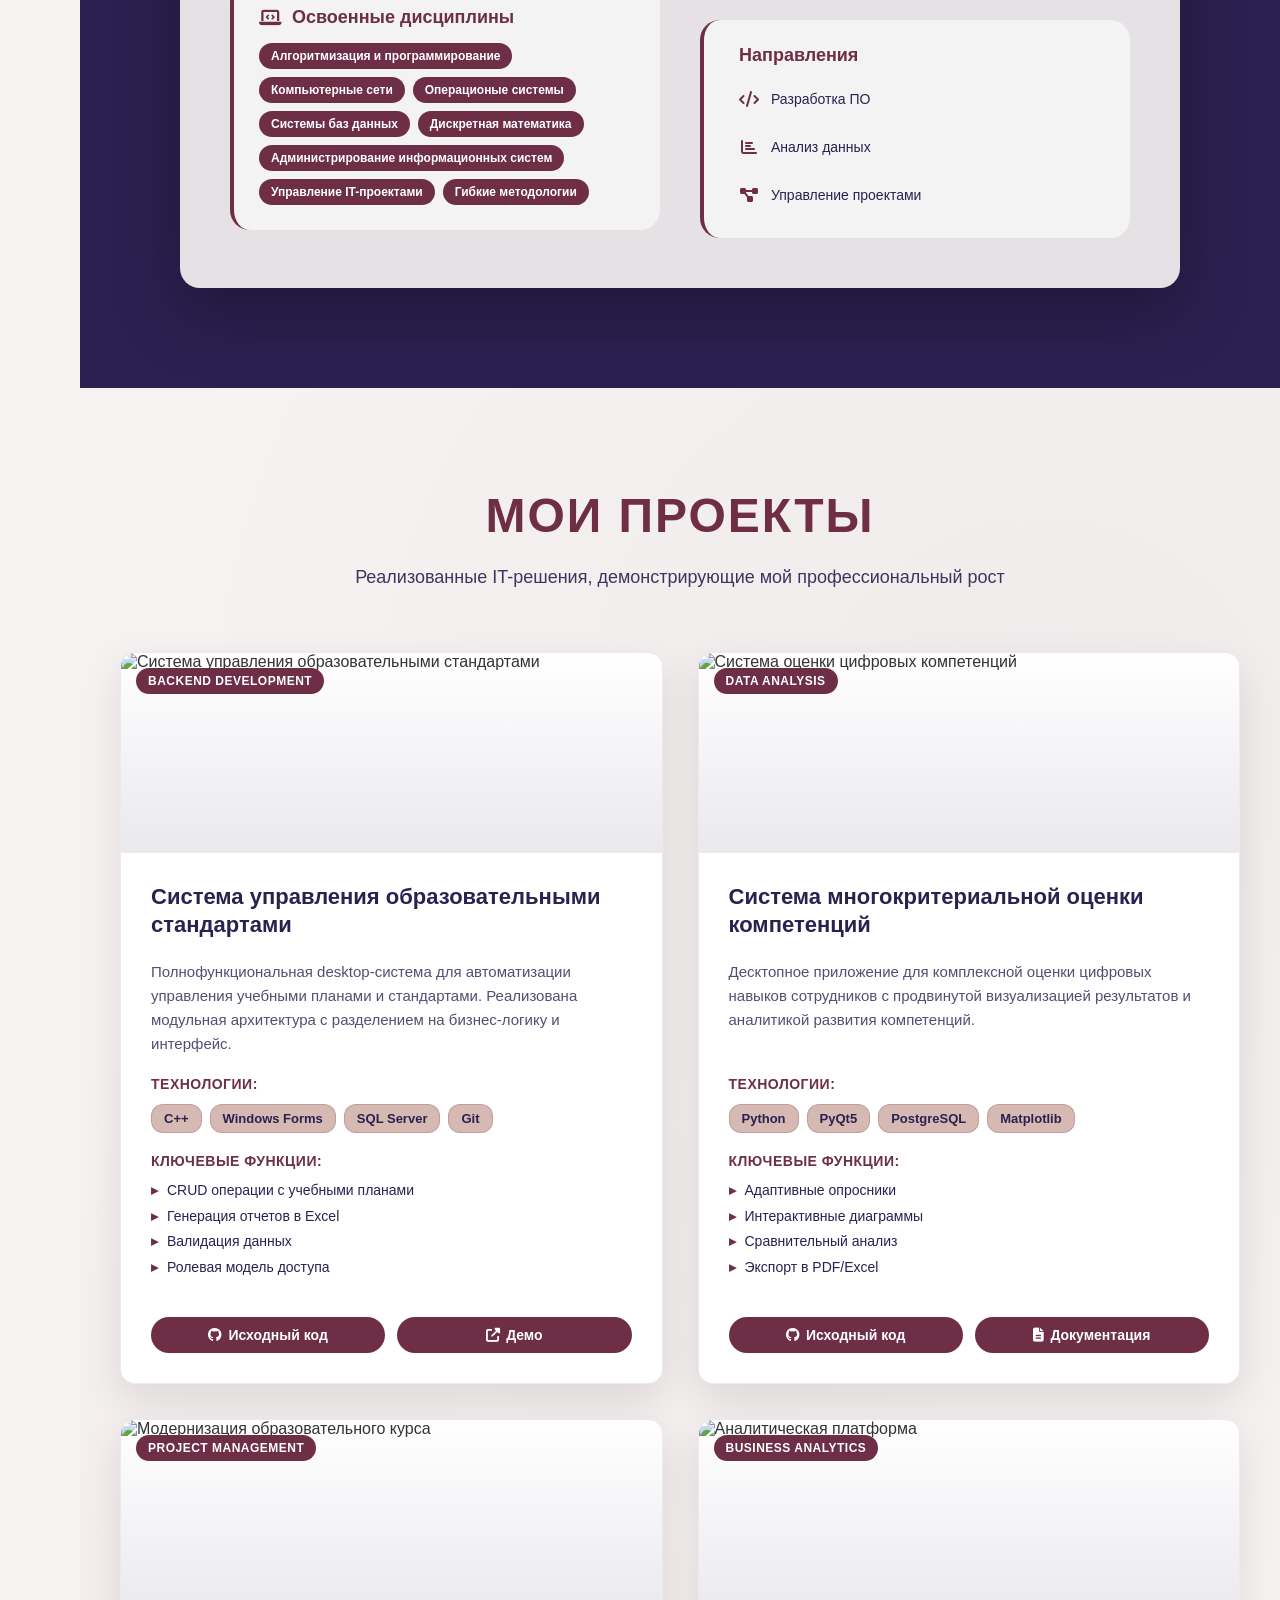
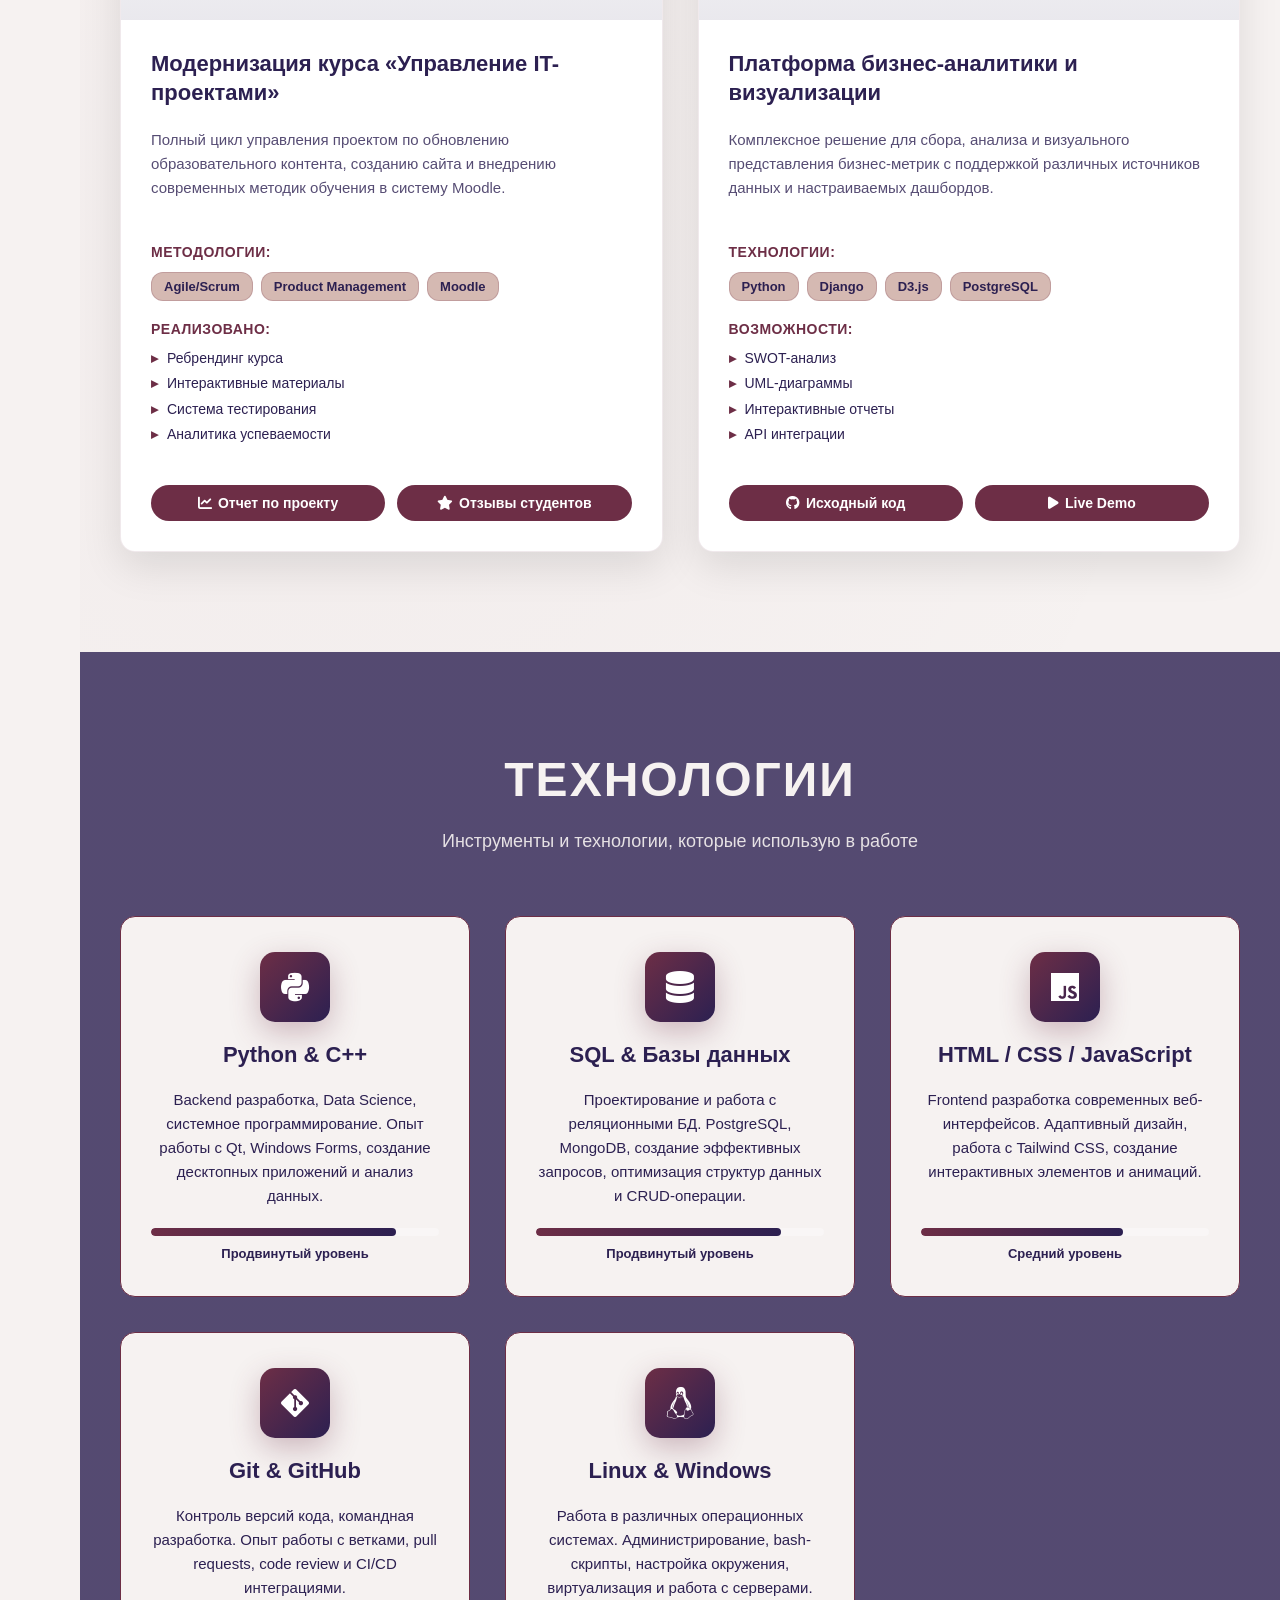
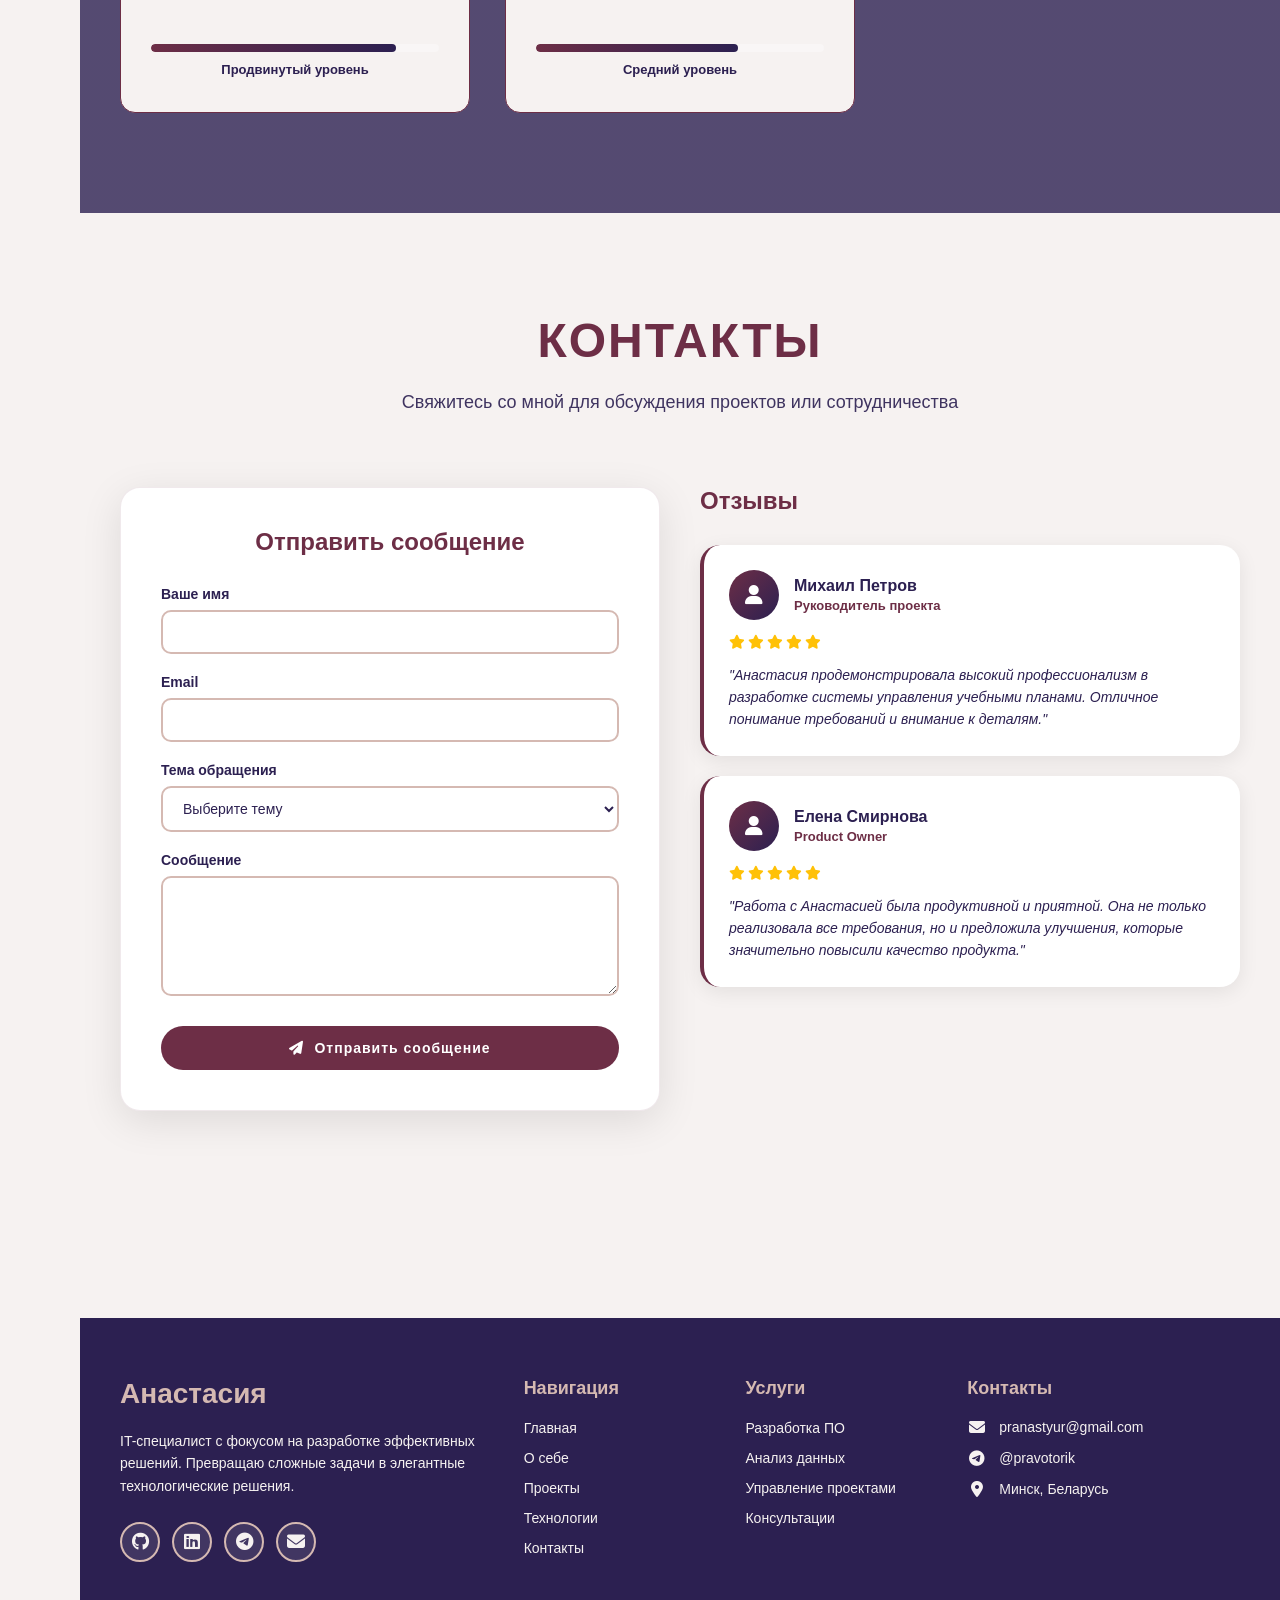
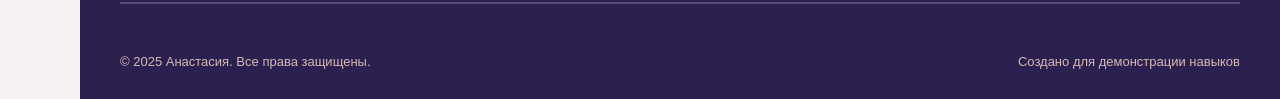
==== commit 23cfb463: "Add files via upload" ====
--- a/index.html
+++ b/index.html
@@ -1,62 +1,55 @@
 <!DOCTYPE html>
 <html lang="ru">
+
 <head>
     <meta charset="UTF-8">
     <meta name="viewport" content="width=device-width, initial-scale=1.0">
     <title>Анастасия - IT-специалист</title>
-    
-    <!-- Google Fonts -->
     <link rel="preconnect" href="https://fonts.googleapis.com">
     <link rel="preconnect" href="https://fonts.gstatic.com" crossorigin>
-    <link href="https://fonts.googleapis.com/css2?family=Montserrat:wght@300;400;500;600;700;800;900&family=Bebas+Neue&family=Open+Sans:wght@300;400;600;700&display=swap" rel="stylesheet">
-    
-    <!-- Font Awesome -->
+    <link
+        href="https://fonts.googleapis.com/css2?family=Bebas+Neue&family=Montserrat:wght@300;400;500;600;700;800;900&display=swap"
+        rel="stylesheet">
     <link rel="stylesheet" href="https://cdnjs.cloudflare.com/ajax/libs/font-awesome/6.4.0/css/all.min.css">
-    
-    <!-- Custom CSS -->
     <link rel="stylesheet" href="styles.css">
 </head>
+
 <body>
-    <!-- Progress Bar -->
+    <!-- Progress scroll bar -->
     <div class="progress-scroll"></div>
 
-    <!-- Left Sidebar Navigation -->
-    <aside class="left-sidebar" id="leftSidebar">
+    <!-- Left Sidebar -->
+    <nav class="left-sidebar" id="leftSidebar">
         <div class="sidebar-toggle" id="leftToggle">
             <span class="toggle-line"></span>
             <span class="toggle-line"></span>
             <span class="toggle-line"></span>
         </div>
-        
-        <nav class="icon-menu">
-            <a href="#home" class="icon-nav-item active">
+        <div class="icon-menu">
+            <a href="#home" class="icon-nav-item active" data-testid="nav-home">
                 <i class="fas fa-home"></i>
                 <span class="nav-text">Главная</span>
             </a>
-            <a href="#about" class="icon-nav-item">
+            <a href="#about" class="icon-nav-item" data-testid="nav-about">
                 <i class="fas fa-user"></i>
-                <span class="nav-text">Обо мне</span>
+                <span class="nav-text">О себе</span>
             </a>
-            <a href="#achievements" class="icon-nav-item">
-                <i class="fas fa-trophy"></i>
-                <span class="nav-text">Достижения</span>
+            <a href="#projects" class="icon-nav-item" data-testid="nav-projects">
+                <i class="fas fa-briefcase"></i>
+                <span class="nav-text">Проекты</span>
             </a>
-            <a href="#technologies" class="icon-nav-item">
+            <a href="#technologies" class="icon-nav-item" data-testid="nav-technologies">
                 <i class="fas fa-code"></i>
                 <span class="nav-text">Технологии</span>
             </a>
-            <a href="#" class="icon-nav-item">
-                <i class="fas fa-briefcase"></i>
-                <span class="nav-text">Портфолио</span>
-            </a>
-            <a href="#" class="icon-nav-item">
+            <a href="#contact" class="icon-nav-item" data-testid="nav-contact">
                 <i class="fas fa-envelope"></i>
                 <span class="nav-text">Контакты</span>
             </a>
-        </nav>
-    </aside>
-
-    <!-- Home Page -->
+        </div>
+    </nav>
+
+    <!-- Home Section -->
     <section class="home-page" id="home">
         <div class="home-container">
             <div class="home-left">
@@ -69,77 +62,107 @@
                         <p>IT-СПЕЦИАЛИСТ</p>
                     </div>
                     <div class="home-description">
-                        <p>Разбираю сложные задачи на части и нахожу для них работающие решения. Изучаю, как устроены процессы в digital-сфере, и помогаю их улучшать.</p>
+                        <p>Разбираю сложные задачи на части и нахожу для них работающие решения. Изучаю, как устроены
+                            процессы в digital-сфере, и помогаю их улучшать.</p>
                         <p>Мне важно, чтобы итоговое решение было не только эффективным, но и понятным для всех.</p>
                     </div>
-                    <div class="home-divider"></div>
-                    <a href="#about" class="btn-primary">Подробнее обо мне 🠖</a>
-                </div>
-            </div>
-            
+                    <a href="#about" class="btn-primary" data-testid="learn-more-btn">Подробнее обо мне <i
+                            class="fas fa-arrow-right"></i></a>
+                </div>
+            </div>
             <div class="home-right">
                 <div class="photo-nav-container">
-                    <!-- Background decoration -->
-                    <svg class="arc-svg" viewBox="0 0 400 400">
-                        <path class="arc-path" d="M 200,50 A 150,150 0 0,1 350,200" 
-                              fill="none" stroke="#6d2e46ff" stroke-width="2"/>
-                    </svg>
-                    
-                    <!-- Photo -->
                     <div class="profile-photo-wrapper">
-                        <img src="img/me.jpg" alt="Анастасия" class="profile-photo">
-                    </div>
-                    
-                    <!-- Icons on arc -->
+                        <img src="img/me.jpg" alt="Анастасия" class="profile-photo" data-testid="profile-photo">
+                    </div>
                     <div class="arc-icons" id="arcIcons"></div>
                 </div>
             </div>
         </div>
     </section>
 
-    <!-- About Me Section -->
-    <section class="about-section" id="about">
-        <div class="about-container">
-            <h2 class="section-title">Обо мне</h2>
-            
-            <div class="about-card">
-                <div class="about-photo-section">
-                    <div class="about-photo-wrapper">
-                        <img src="img/me2.jpg" alt="Анастасия" class="about-photo">
-                        <div class="photo-decoration"></div>
-                    </div>
-                </div>
-                
-                <div class="about-content-section">
-                    <div class="about-text">
-                        <h3 class="about-subtitle">Студентка Академии управления</h3>
-                        <p class="about-intro">Я учусь на специальности «Управление информационными ресурсами» в Академии управления и активно развиваюсь в IT-сфере. Мой подход сочетает технические навыки с аналитическим мышлением, что позволяет мне создавать эффективные решения для сложных задач.</p>
-                        
-                        <div class="academy-learnings">
-                            <h4><i class="fas fa-graduation-cap"></i> Что я освоила в Академии:</h4>
-                            <ul class="learning-list">
-                                <li>Управление IT-проектами по методологиям Agile, Scrum, Kanban</li>
-                                <li>Системный анализ и проектирование информационных систем</li>
-                                <li>Работа с базами данных и SQL</li>
-                                <li>Разработка программного обеспечения на C++ и Python</li>
-                                <li>Анализ бизнес-процессов и их оптимизация</li>
-                                <li>UML/BPMN моделирование и создание технической документации</li>
-                            </ul>
-                        </div>
-                    </div>
-                    
-                    <div class="about-stats">
-                        <div class="stat-item">
-                            <div class="stat-number" data-target="2">2+</div>
-                            <div class="stat-label">года в IT</div>
-                        </div>
-                        <div class="stat-item">
-                            <div class="stat-number" data-target="5">5+</div>
-                            <div class="stat-label">завершенных проектов</div>
-                        </div>
-                        <div class="stat-item">
-                            <div class="stat-number" data-target="100">100%</div>
-                            <div class="stat-label">результативность</div>
+    <!-- About Section -->
+    <section class="profile-section" id="about">
+        <div class="profile-container">
+            <div class="profile-card">
+                <div class="profile-header">
+                    <div class="profile-avatar">
+                        <img src="img/me2.jpg" alt="Анастасия" class="avatar-image" data-testid="about-avatar">
+                        <div class="avatar-frame"></div>
+                    </div>
+                    <div class="profile-main-info">
+                        <h3 class="profile-name">Анастасия</h3>
+                        <p class="profile-title">IT-специалист & Студентка Академии управления</p>
+                        <div class="profile-stats">
+                            <div class="stat-item">
+                                <span class="stat-number">2+</span>
+                                <span class="stat-label">года в IT</span>
+                            </div>
+                            <div class="stat-item">
+                                <span class="stat-number">5+</span>
+                                <span class="stat-label">проектов</span>
+                            </div>
+                            <div class="stat-item">
+                                <span class="stat-number">100%</span>
+                                <span class="stat-label">результат</span>
+                            </div>
+                        </div>
+                    </div>
+                </div>
+
+                <div class="profile-content">
+                    <div class="info-column">
+                        <div class="info-block">
+                            <h4><i class="fas fa-graduation-cap"></i> Образование</h4>
+                            <div class="info-text">
+                                <p><strong>Академия управления</strong></p>
+                                <p>Специальность: «Управление информационными ресурсами»</p>
+                                <p>Годы обучения: 2023-2027</p>
+                            </div>
+                        </div>
+
+                        <div class="info-block">
+                            <h4><i class="fas fa-laptop-code"></i> Освоенные дисциплины</h4>
+                            <div class="skills-grid">
+                                <span class="skill-tag">Алгоритмизация и программирование</span>
+                                <span class="skill-tag">Компьютерные сети</span>
+                                <span class="skill-tag">Операционые системы</span>
+                                <span class="skill-tag">Системы баз данных</span>
+                                <span class="skill-tag">Дискретная математика</span>
+                                <span class="skill-tag">Администрирование информационных систем</span>
+                                <span class="skill-tag">Управление IT-проектами</span>
+                                <span class="skill-tag">Гибкие методологии</span>
+                            </div>
+                        </div>
+                    </div>
+
+                    <div class="info-column">
+                        <div class="info-block">
+                            <h4><i class="fas fa-user-circle"></i> О себе</h4>
+                            <div class="info-text">
+                                <p>Превращаю сложные задачи в элегантные IT-решения. Соединяю техническую экспертизу с
+                                    пониманием бизнес-процессов.</p>
+                                <p>Верю, что технологии должны служить людям, а не усложнять их жизнь. Создаю не просто
+                                    работающий код, а решения, которые действительно помогают.</p>
+                            </div>
+                        </div>
+
+                        <div class="info-block">
+                            <h4><i class="fas fa-target"></i> Направления</h4>
+                            <div class="interests-list">
+                                <div class="interest-item">
+                                    <i class="fas fa-code"></i>
+                                    <span>Разработка ПО</span>
+                                </div>
+                                <div class="interest-item">
+                                    <i class="fas fa-chart-bar"></i>
+                                    <span>Анализ данных</span>
+                                </div>
+                                <div class="interest-item">
+                                    <i class="fas fa-project-diagram"></i>
+                                    <span>Управление проектами</span>
+                                </div>
+                            </div>
                         </div>
                     </div>
                 </div>
@@ -147,137 +170,184 @@
         </div>
     </section>
 
-    <!-- Achievements Section -->
-    <section class="achievements-section" id="achievements">
-        <div class="achievements-container">
-            <div class="achievements-header">
-                <h2 class="section-title">Мои достижения</h2>
-                <p class="section-subtitle">Проекты и навыки, которые я развиваю в IT-сфере</p>
-            </div>
-            
-            <div class="achievements-grid">
-                <!-- Project Card 1 -->
-                <div class="project-card">
-                    <div class="project-corner"></div>
+    <!-- Projects Section -->
+    <section class="projects-section" id="projects">
+        <div class="projects-container">
+            <div class="projects-header">
+                <h2 class="section-title">МОИ ПРОЕКТЫ</h2>
+                <p class="section-subtitle">Реализованные IT-решения, демонстрирующие мой профессиональный рост</p>
+            </div>
+
+            <div class="projects-grid">
+                <!-- Project 1 -->
+                <div class="project-item">
                     <div class="project-image">
-                        <img src="img/ach_c.jpg" alt="C++ Development">
+                        <img src="img/ach_c.jpg" alt="Система управления образовательными стандартами"
+                            data-testid="project-1-img">
                         <div class="project-overlay"></div>
-                        <span class="project-badge">Программирование</span>
-                    </div>
-                    <div class="project-content">
-                        <h3>Разработка на C++</h3>
-                        <p>Разработчик полного цикла учебного проекта "Система управления образовательными стандартами" на C++/Windows Forms. Реализация модуля работы с БД, SQL-запросы, CRUD-операции.</p>
-                        <div class="project-tags">
-                            <span class="tag">C++</span>
-                            <span class="tag">Windows Forms</span>
-                            <span class="tag">SQL</span>
-                            <span class="tag">GitHub</span>
-                        </div>
-                        <a href="#" class="project-link">Подробнее<span class="arrow">→</span></a>
-                    </div>
-                </div>
-                
-                <!-- Project Card 2 -->
-                <div class="project-card">
-                    <div class="project-corner"></div>
+                        <span class="project-category">Backend Development</span>
+                    </div>
+                    <div class="project-info">
+                        <h3 class="project-title">Система управления образовательными стандартами</h3>
+                        <p class="project-description">Полнофункциональная desktop-система для автоматизации управления
+                            учебными планами и стандартами. Реализована модульная архитектура с разделением на
+                            бизнес-логику и интерфейс.</p>
+                        <div class="project-details">
+                            <div class="project-tech">
+                                <h4>Технологии:</h4>
+                                <div class="tech-tags">
+                                    <span class="tech-tag">C++</span>
+                                    <span class="tech-tag">Windows Forms</span>
+                                    <span class="tech-tag">SQL Server</span>
+                                    <span class="tech-tag">Git</span>
+                                </div>
+                            </div>
+                            <div class="project-features">
+                                <h4>Ключевые функции:</h4>
+                                <ul class="features-list">
+                                    <li>CRUD операции с учебными планами</li>
+                                    <li>Генерация отчетов в Excel</li>
+                                    <li>Валидация данных</li>
+                                    <li>Ролевая модель доступа</li>
+                                </ul>
+                            </div>
+                        </div>
+                        <div class="project-links">
+                            <a href="#" class="project-link" data-testid="project-1-code">
+                                <i class="fab fa-github"></i> Исходный код
+                            </a>
+                            <a href="#" class="project-link" data-testid="project-1-demo">
+                                <i class="fas fa-external-link-alt"></i> Демо
+                            </a>
+                        </div>
+                    </div>
+                </div>
+
+                <!-- Project 2 -->
+                <div class="project-item">
                     <div class="project-image">
-                        <img src="img/ach_py.jpg" alt="Python Development">
+                        <img src="img/ach_py.jpg" alt="Система оценки цифровых компетенций" data-testid="project-2-img">
                         <div class="project-overlay"></div>
-                        <span class="project-badge">Программирование</span>
-                    </div>
-                    <div class="project-content">
-                        <h3>Python разработка</h3>
-                        <p>Разработка десктопного приложения на Python/Qt для многокритериальной оценки цифровых компетенций. Проектирование БД в Erwin, внедрение модуля визуализации результатов с диаграммами.</p>
-                        <div class="project-tags">
-                            <span class="tag">Python</span>
-                            <span class="tag">Qt</span>
-                            <span class="tag">Erwin</span>
-                            <span class="tag">Data Visualization</span>
-                        </div>
-                        <a href="#" class="project-link">Подробнее<span class="arrow">→</span></a>
-                    </div>
-                </div>
-                
-                <!-- Project Card 3 -->
-                <div class="project-card">
-                    <div class="project-corner"></div>
+                        <span class="project-category">Data Analysis</span>
+                    </div>
+                    <div class="project-info">
+                        <h3 class="project-title">Система многокритериальной оценки компетенций</h3>
+                        <p class="project-description">Десктопное приложение для комплексной оценки цифровых навыков
+                            сотрудников с продвинутой визуализацией результатов и аналитикой развития компетенций.</p>
+                        <div class="project-details">
+                            <div class="project-tech">
+                                <h4>Технологии:</h4>
+                                <div class="tech-tags">
+                                    <span class="tech-tag">Python</span>
+                                    <span class="tech-tag">PyQt5</span>
+                                    <span class="tech-tag">PostgreSQL</span>
+                                    <span class="tech-tag">Matplotlib</span>
+                                </div>
+                            </div>
+                            <div class="project-features">
+                                <h4>Ключевые функции:</h4>
+                                <ul class="features-list">
+                                    <li>Адаптивные опросники</li>
+                                    <li>Интерактивные диаграммы</li>
+                                    <li>Сравнительный анализ</li>
+                                    <li>Экспорт в PDF/Excel</li>
+                                </ul>
+                            </div>
+                        </div>
+                        <div class="project-links">
+                            <a href="#" class="project-link" data-testid="project-2-code">
+                                <i class="fab fa-github"></i> Исходный код
+                            </a>
+                            <a href="#" class="project-link" data-testid="project-2-docs">
+                                <i class="fas fa-file-alt"></i> Документация
+                            </a>
+                        </div>
+                    </div>
+                </div>
+
+                <!-- Project 3 -->
+                <div class="project-item">
                     <div class="project-image">
-                        <img src="img/ach_manage.jpg" alt="Project Management">
+                        <img src="img/ach_manage.jpg" alt="Модернизация образовательного курса"
+                            data-testid="project-3-img">
                         <div class="project-overlay"></div>
-                        <span class="project-badge">Управление</span>
-                    </div>
-                    <div class="project-content">
-                        <h3>Управление IT-проектами</h3>
-                        <p>Product Manager модернизации курса «Управление IT-проектами» в Moodle. Управление полным жизненным циклом проекта, координация команды по методологиям Agile, проведение встреч.</p>
-                        <div class="project-tags">
-                            <span class="tag">Agile</span>
-                            <span class="tag">Scrum</span>
-                            <span class="tag">Product Management</span>
-                            <span class="tag">Moodle</span>
-                        </div>
-                        <a href="#" class="project-link">Подробнее<span class="arrow">→</span></a>
-                    </div>
-                </div>
-                
-                <!-- Project Card 4 -->
-                <div class="project-card">
-                    <div class="project-corner"></div>
+                        <span class="project-category">Project Management</span>
+                    </div>
+                    <div class="project-info">
+                        <h3 class="project-title">Модернизация курса «Управление IT-проектами»</h3>
+                        <p class="project-description">Полный цикл управления проектом по обновлению образовательного
+                            контента, созданию сайта и внедрению современных методик обучения в систему Moodle.</p>
+                        <div class="project-details">
+                            <div class="project-tech">
+                                <h4>Методологии:</h4>
+                                <div class="tech-tags">
+                                    <span class="tech-tag">Agile/Scrum</span>
+                                    <span class="tech-tag">Product Management</span>
+                                    <span class="tech-tag">Moodle</span>
+                                </div>
+                            </div>
+                            <div class="project-features">
+                                <h4>Реализовано:</h4>
+                                <ul class="features-list">
+                                    <li>Ребрендинг курса</li>
+                                    <li>Интерактивные материалы</li>
+                                    <li>Система тестирования</li>
+                                    <li>Аналитика успеваемости</li>
+                                </ul>
+                            </div>
+                        </div>
+                        <div class="project-links">
+                            <a href="#" class="project-link" data-testid="project-3-report">
+                                <i class="fas fa-chart-line"></i> Отчет по проекту
+                            </a>
+                            <a href="#" class="project-link" data-testid="project-3-reviews">
+                                <i class="fas fa-star"></i> Отзывы студентов
+                            </a>
+                        </div>
+                    </div>
+                </div>
+
+                <!-- Project 4 -->
+                <div class="project-item">
                     <div class="project-image">
-                        <img src="https://images.unsplash.com/photo-1551288049-bebda4e38f71?ixlib=rb-4.0.3&ixid=M3wxMjA3fDB8MHxwaG90by1wYWdlfHx8fGVufDB8fHx8fA%3D%3D&auto=format&fit=crop&w=1000&q=80" alt="Data Analysis">
+                        <img src="https://images.unsplash.com/photo-1551288049-bebda4e38f71?ixlib=rb-4.0.3&ixid=M3wxMjA3fDB8MHxwaG90by1wYWdlfHx8fGVufDB8fHx8fA%3D%3D&auto=format&fit=crop&w=1000&q=80"
+                            alt="Аналитическая платформа" data-testid="project-4-img">
                         <div class="project-overlay"></div>
-                        <span class="project-badge">Аналитика</span>
-                    </div>
-                    <div class="project-content">
-                        <h3>Анализ данных и визуализация</h3>
-                        <p>Анализ и проектирование систем: SWOT, системный и ситуационный анализ, сбор требований, написание ТЗ. Владение UML/BPMN, моделирование в Draw.io, Ramus. Создание отчетов и визуализаций.</p>
-                        <div class="project-tags">
-                            <span class="tag">SWOT</span>
-                            <span class="tag">UML/BPMN</span>
-                            <span class="tag">Draw.io</span>
-                            <span class="tag">Ramus</span>
-                        </div>
-                        <a href="#" class="project-link">Подробнее<span class="arrow">→</span></a>
-                    </div>
-                </div>
-                
-                <!-- Project Card 5 -->
-                <div class="project-card">
-                    <div class="project-corner"></div>
-                    <div class="project-image">
-                        <img src="https://images.unsplash.com/photo-1460925895917-afdab827c52f?ixlib=rb-4.0.3&ixid=M3wxMjA3fDB8MHxwaG90by1wYWdlfHx8fGVufDB8fHx8fA%3D%3D&auto=format&fit=crop&w=1000&q=80" alt="Business Optimization">
-                        <div class="project-overlay"></div>
-                        <span class="project-badge">Оптимизация</span>
-                    </div>
-                    <div class="project-content">
-                        <h3>Оптимизация бизнес-процессов</h3>
-                        <p>Автоматизация процессов оценки компетенций и управления учебной документацией. Снижение времени проведения оценки на 60%, повышение точности расчетов.</p>
-                        <div class="project-tags">
-                            <span class="tag">Process Automation</span>
-                            <span class="tag">Efficiency</span>
-                            <span class="tag">Optimization</span>
-                        </div>
-                        <a href="#" class="project-link">Подробнее<span class="arrow">→</span></a>
-                    </div>
-                </div>
-                
-                <!-- Project Card 6 -->
-                <div class="project-card">
-                    <div class="project-corner"></div>
-                    <div class="project-image">
-                        <img src="https://images.unsplash.com/photo-1547658719-da2b51169166?ixlib=rb-4.0.3&ixid=M3wxMjA3fDB8MHxwaG90by1wYWdlfHx8fGVufDB8fHx8fA%3D%3D&auto=format&fit=crop&w=1000&q=80" alt="Web Development">
-                        <div class="project-overlay"></div>
-                        <span class="project-badge">Веб-разработка</span>
-                    </div>
-                    <div class="project-content">
-                        <h3>Веб-разработка и дизайн</h3>
-                        <p>Веб-разработка: HTML, CSS, JavaScript. Работа с системами контроля версий GitHub. Создание презентаций и отчетов в PowerPoint, Canva. Опыт выступлений перед заказчиками с презентацией.</p>
-                        <div class="project-tags">
-                            <span class="tag">HTML/CSS</span>
-                            <span class="tag">JavaScript</span>
-                            <span class="tag">GitHub</span>
-                            <span class="tag">Presentations</span>
-                        </div>
-                        <a href="#" class="project-link">Подробнее<span class="arrow">→</span></a>
+                        <span class="project-category">Business Analytics</span>
+                    </div>
+                    <div class="project-info">
+                        <h3 class="project-title">Платформа бизнес-аналитики и визуализации</h3>
+                        <p class="project-description">Комплексное решение для сбора, анализа и визуального
+                            представления бизнес-метрик с поддержкой различных источников данных и настраиваемых
+                            дашбордов.</p>
+                        <div class="project-details">
+                            <div class="project-tech">
+                                <h4>Технологии:</h4>
+                                <div class="tech-tags">
+                                    <span class="tech-tag">Python</span>
+                                    <span class="tech-tag">Django</span>
+                                    <span class="tech-tag">D3.js</span>
+                                    <span class="tech-tag">PostgreSQL</span>
+                                </div>
+                            </div>
+                            <div class="project-features">
+                                <h4>Возможности:</h4>
+                                <ul class="features-list">
+                                    <li>SWOT-анализ</li>
+                                    <li>UML-диаграммы</li>
+                                    <li>Интерактивные отчеты</li>
+                                    <li>API интеграции</li>
+                                </ul>
+                            </div>
+                        </div>
+                        <div class="project-links">
+                            <a href="#" class="project-link" data-testid="project-4-code">
+                                <i class="fab fa-github"></i> Исходный код
+                            </a>
+                            <a href="#" class="project-link" data-testid="project-4-demo">
+                                <i class="fas fa-play"></i> Live Demo
+                            </a>
+                        </div>
                     </div>
                 </div>
             </div>
@@ -288,96 +358,102 @@
     <section class="technologies-section" id="technologies">
         <div class="technologies-container">
             <div class="technologies-header">
-                <h2 class="section-title">Технологии, которыми я владею</h2>
+                <h2 class="section-title">ТЕХНОЛОГИИ</h2>
                 <p class="section-subtitle">Инструменты и технологии, которые использую в работе</p>
             </div>
-            
+
             <div class="technologies-grid">
-                <!-- Technology Card 1 -->
+                <!-- Tech 1 -->
                 <div class="tech-card">
                     <div class="tech-icon-wrapper">
                         <i class="fab fa-python"></i>
                     </div>
                     <h3 class="tech-title">Python & C++</h3>
-                    <p class="tech-description">Backend разработка, Data Science, системное программирование. Опыт работы с Qt, Windows Forms, создание десктопных приложений и анализ данных.</p>
+                    <p class="tech-description">Backend разработка, Data Science, системное программирование. Опыт
+                        работы с Qt, Windows Forms, создание десктопных приложений и анализ данных.</p>
                     <div class="tech-level">
                         <div class="level-bar">
-                            <div class="level-fill" style="width: 85%"></div>
+                            <div class="level-fill" style="width: 85%;"></div>
                         </div>
                         <span class="level-text">Продвинутый уровень</span>
                     </div>
                 </div>
-                
-                <!-- Technology Card 2 -->
+
+                <!-- Tech 2 -->
                 <div class="tech-card">
                     <div class="tech-icon-wrapper">
                         <i class="fas fa-database"></i>
                     </div>
                     <h3 class="tech-title">SQL & Базы данных</h3>
-                    <p class="tech-description">Проектирование и работа с реляционными БД. PostgreSQL, MongoDB, создание эффективных запросов, оптимизация структур данных и CRUD-операции.</p>
+                    <p class="tech-description">Проектирование и работа с реляционными БД. PostgreSQL, MongoDB, создание
+                        эффективных запросов, оптимизация структур данных и CRUD-операции.</p>
                     <div class="tech-level">
                         <div class="level-bar">
-                            <div class="level-fill" style="width: 80%"></div>
+                            <div class="level-fill" style="width: 85%;"></div>
                         </div>
                         <span class="level-text">Продвинутый уровень</span>
                     </div>
                 </div>
-                
-                <!-- Technology Card 3 -->
+
+                <!-- Tech 3 -->
                 <div class="tech-card">
                     <div class="tech-icon-wrapper">
-                        <i class="fab fa-html5"></i>
-                    </div>
-                    <h3 class="tech-title">HTML/CSS/JavaScript</h3>
-                    <p class="tech-description">Frontend разработка современных веб-интерфейсов. Адаптивный дизайн, работа с Tailwind CSS, создание интерактивных элементов и анимаций.</p>
+                        <i class="fab fa-js"></i>
+                    </div>
+                    <h3 class="tech-title">HTML / CSS / JavaScript</h3>
+                    <p class="tech-description">Frontend разработка современных веб-интерфейсов. Адаптивный дизайн,
+                        работа с Tailwind CSS, создание интерактивных элементов и анимаций.</p>
                     <div class="tech-level">
                         <div class="level-bar">
-                            <div class="level-fill" style="width: 75%"></div>
+                            <div class="level-fill" style="width: 70%;"></div>
                         </div>
                         <span class="level-text">Средний уровень</span>
                     </div>
                 </div>
-                
-                <!-- Technology Card 4 -->
+
+                <!-- Tech 4 -->
                 <div class="tech-card">
                     <div class="tech-icon-wrapper">
-                        <i class="fab fa-github"></i>
+                        <i class="fab fa-git-alt"></i>
                     </div>
                     <h3 class="tech-title">Git & GitHub</h3>
-                    <p class="tech-description">Контроль версий кода, командная разработка. Опыт работы с ветками, pull requests, code review и CI/CD интеграциями.</p>
+                    <p class="tech-description">Контроль версий кода, командная разработка. Опыт работы с ветками, pull
+                        requests, code review и CI/CD интеграциями.</p>
                     <div class="tech-level">
                         <div class="level-bar">
-                            <div class="level-fill" style="width: 78%"></div>
+                            <div class="level-fill" style="width: 85%;"></div>
                         </div>
                         <span class="level-text">Продвинутый уровень</span>
                     </div>
                 </div>
-                
-                <!-- Technology Card 5 -->
+
+                <!-- Tech 5 -->
                 <div class="tech-card">
                     <div class="tech-icon-wrapper">
                         <i class="fab fa-linux"></i>
                     </div>
                     <h3 class="tech-title">Linux & Windows</h3>
-                    <p class="tech-description">Работа в различных операционных системах. Администрирование, bash-скрипты, настройка окружения, виртуализация и работа с серверами.</p>
+                    <p class="tech-description">Работа в различных операционных системах. Администрирование,
+                        bash-скрипты, настройка окружения, виртуализация и работа с серверами.</p>
                     <div class="tech-level">
                         <div class="level-bar">
-                            <div class="level-fill" style="width: 70%"></div>
+                            <div class="level-fill" style="width: 70%;"></div>
                         </div>
                         <span class="level-text">Средний уровень</span>
                     </div>
                 </div>
-                
-                <!-- Technology Card 6 -->
+
+                <!-- Tech 6 -->
                 <div class="tech-card">
                     <div class="tech-icon-wrapper">
                         <i class="fas fa-project-diagram"></i>
                     </div>
-                    <h3 class="tech-title">Agile/Scrum/Kanban</h3>
-                    <p class="tech-description">Гибкие методологии управления проектами. Опыт работы Product Manager'ом, организация спринтов, стендапов, ретроспектив и планирование задач.</p>
+                    <h3 class="tech-title">Agile / Scrum / Kanban</h3>
+                    <p class="tech-description">Гибкие методологии управления проектами. Опыт работы Product Manager'ом,
+                        организация спринтов, стендапов, ретроспектив и планирование задач.</p>
                     <div class="tech-level">
                         <div class="level-bar">
-                            <div class="level-fill" style="width: 82%"></div>
+                            <div class="level-fill" style="width: 85%;"></div>
                         </div>
                         <span class="level-text">Продвинутый уровень</span>
                     </div>
@@ -386,7 +462,204 @@
         </div>
     </section>
 
-    <!-- JavaScript -->
+    <!-- Contact Section -->
+    <section class="contact-section" id="contact">
+        <div class="contact-container">
+            <div class="contact-header">
+                <h2 class="section-title">КОНТАКТЫ</h2>
+                <p class="section-subtitle">Свяжитесь со мной для обсуждения проектов или сотрудничества</p>
+            </div>
+
+            <div class="contact-content">
+                <!-- Contact Form -->
+                <div class="contact-form-wrapper">
+                    <h3 class="form-title">Отправить сообщение</h3>
+                    <form class="contact-form" id="contactForm" data-testid="contact-form">
+                        <div class="form-group">
+                            <label for="name">Ваше имя</label>
+                            <input type="text" id="name" name="name" required data-testid="contact-name">
+                        </div>
+                        <div class="form-group">
+                            <label for="email">Email</label>
+                            <input type="email" id="email" name="email" required data-testid="contact-email">
+                        </div>
+                        <div class="form-group">
+                            <label for="subject">Тема обращения</label>
+                            <select id="subject" name="subject" required data-testid="contact-subject">
+                                <option value="">Выберите тему</option>
+                                <option value="project">Обсуждение проекта</option>
+                                <option value="collaboration">Предложение о сотрудничестве</option>
+                                <option value="feedback">Отзыв о работе</option>
+                                <option value="question">Вопрос</option>
+                                <option value="other">Другое</option>
+                            </select>
+                        </div>
+                        <div class="form-group">
+                            <label for="message">Сообщение</label>
+                            <textarea id="message" name="message" rows="5" required
+                                data-testid="contact-message"></textarea>
+                        </div>
+                        <button type="submit" class="btn-primary" data-testid="contact-submit">
+                            <i class="fas fa-paper-plane"></i> Отправить сообщение
+                        </button>
+                    </form>
+                    <div class="form-success" id="formSuccess" style="display: none;">
+                        <i class="fas fa-check-circle"></i>
+                        <p>Спасибо! Ваше сообщение успешно отправлено.</p>
+                    </div>
+                </div>
+
+                <!-- Testimonials -->
+                <div class="testimonials-wrapper">
+                    <h3 class="testimonials-title">Отзывы</h3>
+                    <div class="testimonials-list">
+                        <div class="testimonial-item">
+                            <div class="testimonial-header">
+                                <div class="testimonial-avatar">
+                                    <i class="fas fa-user"></i>
+                                </div>
+                                <div class="testimonial-info">
+                                    <h4>Михаил Петров</h4>
+                                    <p>Руководитель проекта</p>
+                                </div>
+                            </div>
+                            <div class="testimonial-rating">
+                                <i class="fas fa-star"></i>
+                                <i class="fas fa-star"></i>
+                                <i class="fas fa-star"></i>
+                                <i class="fas fa-star"></i>
+                                <i class="fas fa-star"></i>
+                            </div>
+                            <p class="testimonial-text">"Анастасия продемонстрировала высокий профессионализм в
+                                разработке системы управления учебными планами. Отличное понимание требований и внимание
+                                к деталям."</p>
+                        </div>
+
+                        <div class="testimonial-item">
+                            <div class="testimonial-header">
+                                <div class="testimonial-avatar">
+                                    <i class="fas fa-user"></i>
+                                </div>
+                                <div class="testimonial-info">
+                                    <h4>Елена Смирнова</h4>
+                                    <p>Product Owner</p>
+                                </div>
+                            </div>
+                            <div class="testimonial-rating">
+                                <i class="fas fa-star"></i>
+                                <i class="fas fa-star"></i>
+                                <i class="fas fa-star"></i>
+                                <i class="fas fa-star"></i>
+                                <i class="fas fa-star"></i>
+                            </div>
+                            <p class="testimonial-text">"Работа с Анастасией была продуктивной и приятной. Она не только
+                                реализовала все требования, но и предложила улучшения, которые значительно повысили
+                                качество продукта."</p>
+                        </div>
+
+                        <div class="testimonial-item">
+                            <div class="testimonial-header">
+                                <div class="testimonial-avatar">
+                                    <i class="fas fa-user"></i>
+                                </div>
+                                <div class="testimonial-info">
+                                    <h4>Дмитрий Иванов</h4>
+                                    <p>Tech Lead</p>
+                                </div>
+                            </div>
+                            <div class="testimonial-rating">
+                                <i class="fas fa-star"></i>
+                                <i class="fas fa-star"></i>
+                                <i class="fas fa-star"></i>
+                                <i class="fas fa-star"></i>
+                                <i class="fas fa-star"></i>
+                            </div>
+                            <p class="testimonial-text">"Отличные навыки в Python и работе с данными. Анастасия быстро
+                                разбирается в сложных задачах и находит оптимальные решения. Рекомендую как надежного
+                                специалиста!"</p>
+                        </div>
+                    </div>
+                </div>
+            </div>
+        </div>
+    </section>
+
+    <!-- Footer -->
+    <footer class="footer" data-testid="footer">
+        <div class="footer-container">
+            <div class="footer-top">
+                <div class="footer-column footer-about">
+                    <h3 class="footer-title">Анастасия</h3>
+                    <p class="footer-description">IT-специалист с фокусом на разработке эффективных решений. Превращаю
+                        сложные задачи в элегантные технологические решения.</p>
+                    <div class="footer-social">
+                        <a href="#" class="social-link" aria-label="GitHub" data-testid="social-github">
+                            <i class="fab fa-github"></i>
+                        </a>
+                        <a href="#" class="social-link" aria-label="LinkedIn" data-testid="social-linkedin">
+                            <i class="fab fa-linkedin"></i>
+                        </a>
+                        <a href="#" class="social-link" aria-label="Telegram" data-testid="social-telegram">
+                            <i class="fab fa-telegram"></i>
+                        </a>
+                        <a href="#" class="social-link" aria-label="Email" data-testid="social-email">
+                            <i class="fas fa-envelope"></i>
+                        </a>
+                    </div>
+                </div>
+
+                <div class="footer-column">
+                    <h4 class="footer-heading">Навигация</h4>
+                    <ul class="footer-links">
+                        <li><a href="#home">Главная</a></li>
+                        <li><a href="#about">О себе</a></li>
+                        <li><a href="#projects">Проекты</a></li>
+                        <li><a href="#technologies">Технологии</a></li>
+                        <li><a href="#contact">Контакты</a></li>
+                    </ul>
+                </div>
+
+                <div class="footer-column">
+                    <h4 class="footer-heading">Услуги</h4>
+                    <ul class="footer-links">
+                        <li><a href="#">Разработка ПО</a></li>
+                        <li><a href="#">Анализ данных</a></li>
+                        <li><a href="#">Управление проектами</a></li>
+                        <li><a href="#">Консультации</a></li>
+                    </ul>
+                </div>
+
+                <div class="footer-column">
+                    <h4 class="footer-heading">Контакты</h4>
+                    <ul class="footer-contact">
+                        <li>
+                            <i class="fas fa-envelope"></i>
+                            <span>pranastyur@gmail.com</span>
+                        </li>
+                        <li>
+                            <i class="fab fa-telegram"></i>
+                            <span>@pravotorik</span>
+                        </li>
+                        <li>
+                            <i class="fas fa-map-marker-alt"></i>
+                            <span>Минск, Беларусь</span>
+                        </li>
+                    </ul>
+                </div>
+            </div>
+
+            <div class="footer-bottom">
+                <div class="footer-copyright">
+                    <p>&copy; 2025 Анастасия. Все права защищены.</p>
+                </div>
+                <div class="footer-made">
+                    <p>Создано для демонстрации навыков</p>
+                </div>
+            </div>
+        </div>
+    </footer>
+
     <script src="script.js"></script>
 </body>
+
 </html>
--- a/styles.css
+++ b/styles.css
@@ -10,25 +10,30 @@
   --isabelline: #f6f2f1ff;
   --white: #ffffffff;
   --pale-dogwood: #d5b9b2ff;
-}
-
-/* Base Styles */
+  --section-padding: 100px;
+  --card-padding: 30px;
+  --border-radius: 20px;
+  --transition: all 0.3s ease;
+}
+
 body {
   background-color: var(--isabelline);
   color: #333;
   overflow-x: hidden;
-  font-family: 'Montserrat', sans-serif;
-}
-
-h1, h2, h3, h4, h5, h6 { font-weight: 700; }
-
-button, a, .nav-item {
-  transition: transform 0.2s ease, opacity 0.2s ease, background-color 0.2s ease, color 0.2s ease;
-}
-
-button:hover, a:hover { transform: translateY(-1px); }
-
-/* Common Components */
+  font-family: \"Montserrat\", sans-serif;
+}
+
+h1, h2, h3, h4, h5, h6 {
+  font-weight: 700;
+}
+
+html {
+  scroll-behavior: smooth;
+  scroll-padding-top: 20px;
+}
+
+
+/* ===== COMMON COMPONENTS ===== */
 .btn-primary {
   background-color: var(--wine);
   color: white;
@@ -40,12 +45,17 @@
   cursor: pointer;
   border-radius: 25px;
   text-decoration: none;
-}
-
-.btn-primary:hover { background-color: var(--russian-violet); }
+  display: inline-block;
+  margin-top: 20px;
+}
+
+.btn-primary:hover {
+  background-color: var(--russian-violet);
+  box-shadow: 0 5px 20px rgba(109, 46, 70, 0.3);
+}
 
 .outlined-name {
-  font-family: 'Bebas Neue', cursive;
+  font-family: \"Bebas Neue\", cursive;
   -webkit-text-stroke: 2px var(--russian-violet);
   -webkit-text-fill-color: transparent;
   letter-spacing: 4px;
@@ -55,20 +65,22 @@
   font-size: 48px;
   font-weight: 800;
   text-align: center;
-  margin-bottom: 50px;
+  margin-bottom: 20px;
   letter-spacing: 2px;
 }
 
 .section-subtitle {
   font-size: 18px;
-  margin-bottom: 30px;
-  max-width: 600px;
+  text-align: center;
+  margin-bottom: 60px;
+  max-width: 700px;
   margin-left: auto;
   margin-right: auto;
   line-height: 1.6;
-}
-
-/* Left Sidebar */
+  opacity: 0.9;
+}
+
+/* ===== LEFT SIDEBAR ===== */
 .left-sidebar {
   position: fixed;
   left: 0;
@@ -77,12 +89,13 @@
   height: 100vh;
   background-color: var(--isabelline);
   z-index: 100;
-  transition: width 0.3s ease;
   border-right: 2px solid var(--pale-dogwood);
   overflow: hidden;
 }
 
-.left-sidebar.open { width: 220px; }
+.left-sidebar.open {
+  width: 220px;
+}
 
 .sidebar-toggle {
   position: absolute;
@@ -102,15 +115,24 @@
   width: 30px;
   height: 2px;
   background-color: var(--wine);
-  transition: all 0.2s ease;
   transform-origin: center;
 }
 
-.sidebar-toggle:hover .toggle-line { background-color: var(--russian-violet); }
-
-.sidebar-toggle.open .toggle-line:nth-child(1) { transform: rotate(45deg) translate(6px, 6px); }
-.sidebar-toggle.open .toggle-line:nth-child(2) { opacity: 0; }
-.sidebar-toggle.open .toggle-line:nth-child(3) { transform: rotate(-45deg) translate(6px, -6px); }
+.sidebar-toggle:hover .toggle-line {
+  background-color: var(--russian-violet);
+}
+
+.sidebar-toggle.open .toggle-line:nth-child(1) {
+  transform: rotate(45deg) translate(6px, 6px);
+}
+
+.sidebar-toggle.open .toggle-line:nth-child(2) {
+  opacity: 0;
+}
+
+.sidebar-toggle.open .toggle-line:nth-child(3) {
+  transform: rotate(-45deg) translate(6px, -6px);
+}
 
 .icon-menu {
   display: flex;
@@ -129,14 +151,12 @@
   padding: 10px;
   border-radius: 25px;
   color: var(--wine);
-  transition: all 0.2s ease;
   text-decoration: none;
   gap: 15px;
 }
 
 .icon-nav-item:hover {
-  background-color: var(--pale-dogwood);
-  transform: translateX(3px);
+  background-color: rgba(109, 46, 70, 0.1);
 }
 
 .icon-nav-item.active {
@@ -153,31 +173,36 @@
   transition: opacity 0.2s ease;
 }
 
-.left-sidebar.open .nav-text { opacity: 1; }
-
-/* Main Content Sections */
+.left-sidebar.open .nav-text {
+  opacity: 1;
+}
+
+/* ===== MAIN CONTENT SECTIONS ===== */
 .home-page,
-.about-section,
-.achievements-section,
-.technologies-section {
+.profile-section,
+.projects-section,
+.technologies-section,
+.contact-section {
   margin-left: 80px;
   transition: margin-left 0.3s ease;
 }
 
 .left-sidebar.open ~ .home-page,
-.left-sidebar.open ~ .about-section,
-.left-sidebar.open ~ .achievements-section,
-.left-sidebar.open ~ .technologies-section {
+.left-sidebar.open ~ .profile-section,
+.left-sidebar.open ~ .projects-section,
+.left-sidebar.open ~ .technologies-section,
+.left-sidebar.open ~ .contact-section {
   margin-left: 220px;
 }
 
-/* Home Page */
+/* ===== HOME SECTION ===== */
 .home-page {
   min-height: 100vh;
   display: flex;
   align-items: center;
   justify-content: center;
   background-color: var(--isabelline);
+  padding: var(--section-padding) 40px;
 }
 
 .home-container {
@@ -187,12 +212,15 @@
   max-width: 1200px;
   width: 100%;
   align-items: center;
-  padding: 60px;
-}
-
-.home-left { padding-right: 20px; }
-
-.home-content { animation: fadeInLeft 0.6s ease; }
+}
+
+.home-left {
+  padding-right: 20px;
+}
+
+.home-content {
+  animation: fadeInLeft 0.6s ease;
+}
 
 .home-title {
   font-size: 64px;
@@ -223,14 +251,6 @@
   margin-bottom: 12px;
 }
 
-.home-divider {
-  width: 100px;
-  height: 3px;
-  background-color: var(--wine);
-  margin: 30px 0;
-}
-
-/* Home Right Content */
 .home-right {
   display: flex;
   align-items: center;
@@ -255,7 +275,6 @@
   display: flex;
   align-items: center;
   justify-content: center;
-  transition: transform 0.2s ease;
 }
 
 .profile-photo {
@@ -265,14 +284,12 @@
   object-fit: cover;
   border: 5px solid var(--wine);
   box-shadow: 0 10px 40px rgba(109, 46, 70, 0.2);
-  transition: transform 0.3s ease, box-shadow 0.3s ease;
+  transition: var(--transition);
   transform: scale(1.4);
 }
 
-.profile-photo-wrapper:hover { transform: translateZ(1px); }
-
 .profile-photo:hover {
-  transform: scale(1.02);
+  transform: scale(1.42);
   box-shadow: 0 15px 50px rgba(109, 46, 70, 0.3);
 }
 
@@ -286,11 +303,6 @@
   z-index: 5;
 }
 
-.arc-path {
-  stroke-dasharray: 5, 5;
-  animation: dashMove 20s linear infinite;
-}
-
 .arc-icons {
   position: absolute;
   top: 0;
@@ -303,7 +315,6 @@
 .arc-icon {
   position: absolute;
   transform: translate(-50%, -50%);
-  transition: transform 0.2s ease;
 }
 
 .arc-icon-circle {
@@ -317,7 +328,7 @@
   justify-content: center;
   color: var(--wine);
   cursor: pointer;
-  transition: all 0.2s ease;
+  transition: var(--transition);
   box-shadow: 0 4px 12px rgba(0, 0, 0, 0.1);
 }
 
@@ -351,260 +362,286 @@
   bottom: -45px;
 }
 
-/* About Me Section */
-.about-section {
-  background: linear-gradient(135deg, var(--russian-violet) 0%, #1a1035 100%);
-  position: relative;
-  padding: 80px 0;
-  overflow: hidden;
-}
-
-.about-section::before {
-  content: '';
-  position: absolute;
-  top: -50%;
-  right: -10%;
-  width: 600px;
-  height: 600px;
-  background: radial-gradient(circle, rgba(213, 185, 178, 0.08) 0%, transparent 70%);
-  border-radius: 50%;
-  pointer-events: none;
-}
-
-.about-section::after {
-  content: '';
-  position: absolute;
-  bottom: -30%;
-  left: -10%;
-  width: 500px;
-  height: 500px;
-  background: radial-gradient(circle, rgba(109, 46, 70, 0.1) 0%, transparent 70%);
-  border-radius: 50%;
-  pointer-events: none;
-}
-
-.about-container {
-  max-width: 1200px;
-  margin: 0 auto;
-  padding: 0 60px;
-  position: relative;
-  z-index: 2;
-}
-
-.about-section .section-title {
-  color: var(--isabelline);
-  background: linear-gradient(135deg, var(--pale-dogwood) 0%, var(--white) 100%);
-  -webkit-background-clip: text;
-  -webkit-text-fill-color: transparent;
-  background-clip: text;
-}
-
-.about-card {
-  background: var(--isabelline);
-  backdrop-filter: blur(10px);
-  border: 1px solid rgba(255, 255, 255, 0.1);
-  border-radius: 20px;
-  padding: 50px;
-  display: grid;
-  grid-template-columns: 300px 1fr;
-  gap: 60px;
-  box-shadow: 0 20px 60px rgba(0, 0, 0, 0.3);
-}
-
-.about-photo-section {
-  display: flex;
-  align-items: center;
-  justify-content: center;
-  position: relative;
-}
-
-.about-photo-wrapper {
-  position: relative;
-  width: 280px;
-  height: 280px;
-}
-
-.about-photo {
-  width: 100%;
-  height: 100%;
-  border-radius: 20px;
-  object-fit: cover;
-  border: 4px solid var(--wine);
-  box-shadow: 0 15px 40px rgba(0, 0, 0, 0.4);
-  transition: transform 0.2s ease;
-}
-
-.about-photo:hover { transform: scale(1.02); }
-
-.photo-decoration {
-  position: absolute;
-  top: -15px;
-  right: -15px;
-  width: 100%;
-  height: 100%;
-  border: 2px solid var(--wine);
-  border-radius: 20px;
-  z-index: -1;
-}
-
-.about-content-section {
-  display: flex;
-  flex-direction: column;
-  gap: 40px;
-}
-
-.about-text { color: var(--russian-violet); }
-
-.about-subtitle {
-  font-size: 24px;
-  font-weight: 700;
-  color: var(--russian-violet);
-  margin-bottom: 20px;
-}
-
-.about-intro {
-  font-size: 16px;
-  line-height: 1.7;
-  color: var(--russian-violet);
-  margin-bottom: 30px;
-}
-
-.academy-learnings {
-  background: var(--pale-dogwood);
-  border-left: 3px solid var(--wine);
-  padding: 25px;
-  border-radius: 10px;
-}
-
-.academy-learnings h4 {
-  font-size: 18px;
-  font-weight: 700;
-  color: var(--wine);
-  margin-bottom: 20px;
-  display: flex;
-  align-items: center;
-  gap: 10px;
-}
-
-.academy-learnings h4 i { font-size: 22px; }
-
-.learning-list {
-  list-style: none;
-  display: flex;
-  flex-direction: column;
-  gap: 12px;
-}
-
-.learning-list li {
-  font-size: 15px;
-  color: var(--russian-violet);
-  padding-left: 25px;
-  position: relative;
-  line-height: 1.6;
-}
-
-.learning-list li::before {
-  content: '▸';
-  position: absolute;
-  left: 0;
-  color: var(--wine);
-  font-weight: 700;
-}
-
-.about-stats {
-  display: grid;
-  grid-template-columns: repeat(3, 1fr);
-  gap: 30px;
-  padding-top: 20px;
-  border-top: 1px solid rgba(255, 255, 255, 0.1);
-}
-
-.stat-item { text-align: center; }
-
-.stat-number {
-  font-size: 36px;
-  font-weight: 800;
-  color: var(--russian-violet);
-  margin-bottom: 8px;
-}
-
-.stat-label {
-  font-size: 13px;
-  color: var(--russian-violet);
-  text-transform: uppercase;
-  letter-spacing: 1px;
-}
-
-/* Achievements Section */
-.achievements-section {
-  background: var(--isabelline);
-  padding: 80px 60px;
+/* ===== PROFILE/ABOUT SECTION ===== */
+.profile-section {
+  padding: var(--section-padding) 40px;
+  background: var(--russian-violet);
   position: relative;
   overflow: hidden;
 }
 
-.achievements-section::before {
+.profile-section::before {
   content: '';
   position: absolute;
   top: 0;
   left: 0;
-  right: 0;
-  bottom: 0;
-  background: radial-gradient(circle at 20% 80%, rgba(109, 46, 70, 0.05) 0%, transparent 50%),
-              radial-gradient(circle at 80% 20%, rgba(44, 32, 81, 0.05) 0%, transparent 50%);
+  width: 100%;
+  height: 100%;
+  background-image: url('img/about_back.jpg');
+  background-size: cover;
+  background-position: center;
+  background-repeat: no-repeat;
+  opacity: 0.5;
+  z-index: 0;
+}
+
+.profile-container {
+  max-width: 1000px;
+  margin: 0 auto;
+  position: relative;
+  z-index: 1;
+}
+
+.profile-section .section-title {
+  color: var(--isabelline);
+}
+
+.profile-section .section-subtitle {
+  color: var(--pale-dogwood);
+}
+
+.profile-card {
+  background: rgba(246, 242, 241, 0.92);
+  backdrop-filter: blur(20px);
+  border-radius: var(--border-radius);
+  padding: 50px;
+  box-shadow: 0 25px 70px rgba(0, 0, 0, 0.3);
+}
+
+.profile-header {
+  display: grid;
+  grid-template-columns: auto 1fr;
+  gap: 40px;
+  align-items: center;
+  margin-bottom: 50px;
+  padding-bottom: 40px;
+  border-bottom: 2px solid var(--pale-dogwood);
+}
+
+.profile-avatar {
+  position: relative;
+  width: 180px;
+  height: 180px;
+}
+
+.avatar-image {
+  width: 100%;
+  height: 100%;
+  border-radius: 50%;
+  object-fit: cover;
+  border: 4px solid var(--wine);
+  box-shadow: 0 15px 40px rgba(109, 46, 70, 0.3);
+  position: relative;
+  z-index: 2;
+}
+
+.avatar-frame {
+  position: absolute;
+  top: -8px;
+  left: -8px;
+  right: -8px;
+  bottom: -8px;
+  border: 2px solid var(--wine);
+  border-radius: 50%;
+  z-index: 1;
+  opacity: 0.5;
+  animation: rotate 15s linear infinite;
+}
+
+.profile-main-info {
+  color: var(--russian-violet);
+}
+
+.profile-name {
+  font-size: 36px;
+  font-weight: 800;
+  margin-bottom: 10px;
+  color: var(--russian-violet);
+}
+
+.profile-title {
+  font-size: 18px;
+  color: var(--wine);
+  margin-bottom: 30px;
+  font-weight: 600;
+}
+
+.profile-stats {
+  display: grid;
+  grid-template-columns: repeat(3, 1fr);
+  gap: 20px;
+  max-width: 400px;
+}
+
+.stat-item {
+  text-align: center;
+  padding: 20px 15px;
+  background: rgba(109, 46, 70, 0.1);
+  border-radius: 15px;
+  transition: var(--transition);
+}
+
+.stat-number {
+  font-size: 28px;
+  font-weight: 800;
+  color: var(--wine);
+  margin-bottom: 5px;
+  display: block;
+}
+
+.stat-label {
+  font-size: 12px;
+  color: var(--russian-violet);
+  text-transform: uppercase;
+  letter-spacing: 1px;
+  font-weight: 600;
+}
+
+.profile-content {
+  display: grid;
+  grid-template-columns: 1fr 1fr;
+  gap: 40px;
+}
+
+.info-column {
+  display: flex;
+  flex-direction: column;
+  gap: 30px;
+}
+
+.info-block {
+  background: rgba(255, 255, 255, 0.6);
+  padding: 25px;
+  border-radius: var(--border-radius);
+  border-left: 4px solid var(--wine);
+}
+
+.info-block h4 {
+  font-size: 18px;
+  font-weight: 700;
+  color: var(--wine);
+  margin-bottom: 15px;
+  display: flex;
+  align-items: center;
+  gap: 10px;
+}
+
+.info-text p {
+  font-size: 15px;
+  line-height: 1.6;
+  color: var(--russian-violet);
+  margin-bottom: 10px;
+}
+
+.skills-grid {
+  display: flex;
+  flex-wrap: wrap;
+  gap: 8px;
+}
+
+.skill-tag {
+  background: var(--wine);
+  color: white;
+  padding: 6px 12px;
+  border-radius: 15px;
+  font-size: 12px;
+  font-weight: 600;
+}
+
+.interests-list {
+  display: flex;
+  flex-direction: column;
+  gap: 12px;
+}
+
+.interest-item {
+  display: flex;
+  align-items: center;
+  gap: 12px;
+  padding: 10px;
+  border-radius: 10px;
+  transition: var(--transition);
+}
+
+.interest-item:hover {
+  background: rgba(109, 46, 70, 0.1);
+}
+
+.interest-item i {
+  font-size: 16px;
+  color: var(--wine);
+  width: 20px;
+  text-align: center;
+}
+
+.interest-item span {
+  font-size: 14px;
+  color: var(--russian-violet);
+  font-weight: 500;
+}
+
+/* ===== PROJECTS SECTION (2 cards per row) ===== */
+.projects-section {
+  background: var(--isabelline);
+  padding: var(--section-padding) 40px;
+  position: relative;
+  overflow: hidden;
+}
+
+.projects-section::before {
+  content: "";
+  position: absolute;
+  inset: 0;
+  background:
+    radial-gradient(circle at 20% 80%, rgba(109, 46, 70, 0.03) 0%, transparent 50%),
+    radial-gradient(circle at 80% 20%, rgba(44, 32, 81, 0.03) 0%, transparent 50%);
   pointer-events: none;
 }
 
-.achievements-container {
+.projects-container {
   max-width: 1200px;
   margin: 0 auto;
   position: relative;
   z-index: 2;
 }
 
-.achievements-header { text-align: center; margin-bottom: 60px; }
-
-.achievements-section .section-title {
+.projects-header {
+  text-align: center;
+  margin-bottom: 60px;
+}
+
+.projects-section .section-title {
   color: var(--wine);
-  background: none;
-  -webkit-text-fill-color: var(--wine);
-}
-
-.achievements-section .section-subtitle { color: var(--wine); }
-
-.achievements-grid {
+}
+
+.projects-section .section-subtitle {
+  color: var(--russian-violet);
+}
+
+/* Фиксированная сетка 2 колонки */
+.projects-grid {
   display: grid;
-  grid-template-columns: repeat(auto-fit, minmax(380px, 1fr));
-  gap: 40px;
-  align-items: stretch;
-}
-
-/* Project Cards */
-.project-card {
-  background: var(--russian-violet);
-  backdrop-filter: blur(10px);
-  border: 1px solid rgba(255, 255, 255, 0.1);
+  grid-template-columns: repeat(2, 1fr); /* Всегда 2 колонки */
+  gap: 35px;
+  grid-auto-rows: 1fr;
+}
+
+.project-item {
+  background: #fff;
   border-radius: 15px;
   overflow: hidden;
-  position: relative;
+  box-shadow: 0 15px 40px rgba(0, 0, 0, 0.1);
+  transition: var(--transition);
+  border: 1px solid rgba(109, 46, 70, 0.1);
+  display: flex;
+  flex-direction: column;
   height: 100%;
-  display: flex;
-  flex-direction: column;
-  transition: transform 0.2s ease;
-  min-height: 500px;
-}
-
-.project-card:hover { transform: translateY(-3px); }
-
-.project-corner {
-  position: absolute;
-  top: 0;
-  right: 0;
-  width: 0;
-  height: 0;
-  border-top: 60px solid var(--wine);
-  border-left: 60px solid transparent;
-  z-index: 2;
+  min-height: 600px;
+}
+
+.project-item:hover {
+  transform: translateY(-8px);
+  box-shadow: 0 20px 50px rgba(109, 46, 70, 0.15);
 }
 
 .project-image {
@@ -618,111 +655,196 @@
   width: 100%;
   height: 100%;
   object-fit: cover;
-  display: block;
 }
 
 .project-overlay {
   position: absolute;
-  top: 0;
-  left: 0;
-  right: 0;
-  bottom: 0;
-  background: linear-gradient(to bottom, transparent 0%, rgba(44, 32, 81, 0.7) 100%);
-}
-
-.project-badge {
+  inset: 0;
+  background: linear-gradient(to bottom, transparent 0%, rgba(44, 32, 81, 0.1) 100%);
+}
+
+.project-category {
   position: absolute;
   top: 15px;
   left: 15px;
   background: var(--wine);
-  color: var(--white);
-  padding: 6px 12px;
-  border-radius: 20px;
-  font-size: 12px;
-  font-weight: 600;
-  z-index: 2;
-}
-
-.project-content {
-  padding: 25px;
-  flex-grow: 1;
-  display: flex;
-  flex-direction: column;
-  min-height: 300px;
-}
-
-.project-content h3 {
-  font-size: 22px;
-  font-weight: 700;
-  color: var(--white);
-  margin-bottom: 15px;
-  line-height: 1.3;
-}
-
-.project-content p {
-  font-size: 15px;
-  line-height: 1.6;
-  color: rgba(255, 255, 255, 0.8);
-  margin-bottom: 20px;
-  flex-grow: 1;
-}
-
-.project-tags {
-  display: flex;
-  flex-wrap: wrap;
-  gap: 8px;
-  margin-bottom: 25px;
-}
-
-.tag {
-  background: var(--pale-dogwood);
-  color: var(--russian-violet);
+  color: #fff;
   padding: 6px 12px;
   border-radius: 15px;
   font-size: 12px;
   font-weight: 600;
-  border: 1px solid var(--russian-violet);
+  text-transform: uppercase;
+  letter-spacing: 0.5px;
+}
+
+.project-info {
+  flex: 1;
+  padding: 30px;
+  display: flex;
+  flex-direction: column;
+  gap: 20px;
+}
+
+.project-title {
+  font-size: 22px;
+  font-weight: 700;
+  color: var(--russian-violet);
+  line-height: 1.3;
+  margin: 0;
+}
+
+.project-description {
+  font-size: 15px;
+  line-height: 1.6;
+  color: var(--russian-violet);
+  opacity: 0.8;
+  margin: 0;
+  flex-grow: 1;
+}
+
+.project-details {
+  display: flex;
+  flex-direction: column;
+  gap: 20px;
+}
+
+.project-tech,
+.project-features {
+  display: flex;
+  flex-direction: column;
+  gap: 12px;
+}
+
+.project-tech h4,
+.project-features h4 {
+  font-size: 14px;
+  font-weight: 700;
+  color: var(--wine);
+  margin: 0;
+  text-transform: uppercase;
+  letter-spacing: 0.5px;
+}
+
+.tech-tags {
+  display: flex;
+  flex-wrap: wrap;
+  gap: 8px;
+}
+
+.tech-tag {
+  background: var(--pale-dogwood);
+  color: var(--russian-violet);
+  padding: 6px 12px;
+  border-radius: 12px;
+  font-size: 13px;
+  font-weight: 600;
+  border: 1px solid rgba(109, 46, 70, 0.2);
+}
+
+.features-list {
+  list-style: none;
+  padding: 0;
+  margin: 0;
+  display: flex;
+  flex-direction: column;
+  gap: 6px;
+}
+
+.features-list li {
+  font-size: 14px;
+  color: var(--russian-violet);
+  padding-left: 16px;
+  position: relative;
+  line-height: 1.4;
+}
+
+.features-list li::before {
+  content: "▸";
+  position: absolute;
+  left: 0;
+  color: var(--wine);
+  font-weight: 700;
+}
+
+.project-links {
+  display: flex;
+  gap: 12px;
+  padding-top: 20px;
+  margin-top: auto;
 }
 
 .project-link {
+  display: inline-flex;
+  align-items: center;
+  justify-content: center;
+  gap: 6px;
+  padding: 10px 20px;
+  background: var(--wine);
+  color: #fff;
+  text-decoration: none;
+  border-radius: 20px;
   font-size: 14px;
   font-weight: 600;
-  color: var(--pale-dogwood);
-  text-decoration: none;
-  display: inline-flex;
-  align-items: center;
-  gap: 8px;
-  transition: all 0.2s ease;
-  align-self: flex-start;
-  margin-top: auto;
-}
-
-.arrow { transition: transform 0.2s ease; }
-
-.project-link:hover .arrow { transform: translateX(5px); }
-
-/* Technologies Section */
+  flex: 1;
+}
+
+.project-link:hover {
+  background: var(--russian-violet);
+  box-shadow: 0 5px 15px rgba(109, 46, 70, 0.3);
+}
+
+/* Адаптивность для очень узких экранов */
+@media (max-width: 1024px) {
+  .projects-grid {
+    grid-template-columns: 1fr; /* На планшетах и меньше - 1 колонка */
+    gap: 25px;
+  }
+  
+  .project-item {
+    min-height: auto;
+  }
+}
+
+@media (max-width: 768px) {
+  .projects-section {
+    padding: var(--section-padding) 20px;
+  }
+  
+  .project-info {
+    padding: 20px;
+  }
+}
+
+/* Для случаев когда боковое меню открыто и экран всё ещё широкий */
+@media (min-width: 1025px) {
+  .projects-grid {
+    grid-template-columns: repeat(2, 1fr); /* Гарантированно 2 колонки */
+  }
+}
+
+/* ===== TECHNOLOGIES SECTION ===== */
 .technologies-section {
-  background: var(--russian-violet);
-  padding: 80px 60px;
+  background: url('img/tech_back.jpg');
+  background-size: cover;
+  background-position: center;
+  padding: var(--section-padding) 40px;
   position: relative;
   overflow: hidden;
 }
 
 .technologies-section::before {
-  content: '';
+  content: "";
   position: absolute;
-  top: -20%;
-  left: -15%;
-  width: 700px;
-  height: 700px;
-  background: radial-gradient(circle, rgba(109, 46, 70, 0.15) 0%, transparent 70%);
-  border-radius: 50%;
-  pointer-events: none;
+  inset: 0;
+  background: linear-gradient(135deg, 
+    var(--russian-violet) 10%, 
+    var(--russian-violet) 10%);
+  opacity: 0.8; /* Регулируйте прозрачность от 0.1 до 0.9 */
+  z-index: 1;
 }
 
 .technologies-section::after {
-  content: '';
+  content: \"\";
   position: absolute;
   bottom: -25%;
   right: -15%;
@@ -740,34 +862,40 @@
   z-index: 2;
 }
 
-.technologies-header { text-align: center; margin-bottom: 60px; }
-
-.technologies-section .section-title { color: var(--isabelline)}
-.technologies-section .section-subtitle { color: var(--isabelline)}
+.technologies-header {
+  text-align: center;
+  margin-bottom: 60px;
+}
+
+.technologies-section .section-title {
+  color: var(--isabelline);
+}
+
+.technologies-section .section-subtitle {
+  color: var(--isabelline);
+}
 
 .technologies-grid {
   display: grid;
   grid-template-columns: repeat(3, 1fr);
   gap: 35px;
-  transition: grid-template-columns 0.3s ease;
-}
-
-.left-sidebar.open ~ .technologies-section .technologies-grid {
-  grid-template-columns: repeat(auto-fit, minmax(300px, 1fr));
 }
 
 .tech-card {
   background: var(--isabelline);
-  backdrop-filter: blur(10px);
   border: 1px solid var(--wine);
   border-radius: 15px;
   padding: 35px 30px;
-  transition: all 0.2s ease;
+  transition: var(--transition);
   display: flex;
   flex-direction: column;
   gap: 20px;
   height: 100%;
-  min-height: 320px;
+}
+
+.tech-card:hover {
+  transform: translateY(-5px);
+  box-shadow: 0 15px 40px rgba(0, 0, 0, 0.2);
 }
 
 .tech-icon-wrapper {
@@ -789,6 +917,7 @@
   font-weight: 700;
   color: var(--russian-violet);
   margin: 0;
+  text-align: center;
 }
 
 .tech-description {
@@ -796,6 +925,7 @@
   line-height: 1.6;
   color: var(--russian-violet);
   flex-grow: 1;
+  text-align: center;
 }
 
 .tech-level {
@@ -807,7 +937,7 @@
 .level-bar {
   width: 100%;
   height: 8px;
-  background: rgba(255, 255, 255, 0.1);
+  background: rgba(255, 255, 255, 0.3);
   border-radius: 10px;
   overflow: hidden;
 }
@@ -823,28 +953,355 @@
   font-size: 13px;
   color: var(--russian-violet);
   font-weight: 600;
-}
-
-/* Animations */
-@keyframes fadeInLeft {
-  from { opacity: 0; transform: translateX(-40px); }
-  to { opacity: 1; transform: translateX(0); }
-}
-
-@keyframes dashMove {
-  to { stroke-dashoffset: -100; }
-}
-
-/* Scroll Animations */
-html {
-  scroll-behavior: smooth;
-  scroll-padding-top: 20px;
-}
-
+  text-align: center;
+}
+
+/* ===== CONTACT SECTION ===== */
+.contact-section {
+  background: var(--isabelline);
+  padding: var(--section-padding) 40px;
+  position: relative;
+  overflow: hidden;
+}
+
+.contact-container {
+  max-width: 1200px;
+  margin: 0 auto;
+  position: relative;
+  z-index: 2;
+}
+
+.contact-header {
+  text-align: center;
+  margin-bottom: 70px;
+}
+
+.contact-section .section-title {
+  color: var(--wine);
+}
+
+.contact-section .section-subtitle {
+  color: var(--russian-violet);
+}
+
+.contact-content {
+  display: grid;
+  grid-template-columns: 1fr 1fr;
+  gap: 40px;
+  align-items: start;
+}
+
+/* Contact Form */
+.contact-form-wrapper {
+  background: white;
+  padding: 40px;
+  border-radius: var(--border-radius);
+  box-shadow: 0 10px 40px rgba(0, 0, 0, 0.1);
+  border: 1px solid rgba(109, 46, 70, 0.1);
+}
+
+.form-title {
+  font-size: 24px;
+  font-weight: 700;
+  color: var(--wine);
+  margin-bottom: 30px;
+  text-align: center;
+}
+
+.contact-form {
+  display: flex;
+  flex-direction: column;
+  gap: 20px;
+}
+
+.form-group {
+  display: flex;
+  flex-direction: column;
+  gap: 8px;
+}
+
+.form-group label {
+  font-size: 14px;
+  font-weight: 600;
+  color: var(--russian-violet);
+}
+
+.form-group input,
+.form-group select,
+.form-group textarea {
+  padding: 12px 16px;
+  border: 2px solid var(--pale-dogwood);
+  border-radius: 10px;
+  font-family: \"Montserrat\", sans-serif;
+  font-size: 14px;
+  color: var(--russian-violet);
+  transition: var(--transition);
+  background: white;
+}
+
+.form-group input:focus,
+.form-group select:focus,
+.form-group textarea:focus {
+  outline: none;
+  border-color: var(--wine);
+  box-shadow: 0 0 0 3px rgba(109, 46, 70, 0.1);
+}
+
+.form-group textarea {
+  resize: vertical;
+  min-height: 120px;
+}
+
+.contact-form .btn-primary {
+  width: 100%;
+  margin-top: 10px;
+  justify-content: center;
+  display: flex;
+  align-items: center;
+  gap: 10px;
+}
+
+.form-success {
+  background: #d4edda;
+  color: #155724;
+  padding: 15px 20px;
+  border-radius: 10px;
+  text-align: center;
+  margin-top: 20px;
+  display: flex;
+  align-items: center;
+  justify-content: center;
+  gap: 10px;
+}
+
+.form-success i {
+  font-size: 20px;
+}
+
+/* Testimonials */
+.testimonials-wrapper {
+  display: flex;
+  flex-direction: column;
+  gap: 20px;
+}
+
+.testimonials-title {
+  font-size: 24px;
+  font-weight: 700;
+  color: var(--wine);
+  margin-bottom: 10px;
+}
+
+.testimonials-list {
+  display: flex;
+  flex-direction: column;
+  gap: 20px;
+}
+
+.testimonial-item {
+  background: white;
+  padding: 25px;
+  border-radius: var(--border-radius);
+  box-shadow: 0 5px 20px rgba(0, 0, 0, 0.08);
+  border-left: 4px solid var(--wine);
+  transition: var(--transition);
+}
+
+.testimonial-item:hover {
+  transform: translateY(-3px);
+  box-shadow: 0 10px 30px rgba(109, 46, 70, 0.15);
+}
+
+.testimonial-header {
+  display: flex;
+  align-items: center;
+  gap: 15px;
+  margin-bottom: 15px;
+}
+
+.testimonial-avatar {
+  width: 50px;
+  height: 50px;
+  background: linear-gradient(135deg, var(--wine) 0%, var(--russian-violet) 100%);
+  border-radius: 50%;
+  display: flex;
+  align-items: center;
+  justify-content: center;
+  color: white;
+  font-size: 20px;
+}
+
+.testimonial-info h4 {
+  font-size: 16px;
+  font-weight: 700;
+  color: var(--russian-violet);
+  margin-bottom: 3px;
+}
+
+.testimonial-info p {
+  font-size: 13px;
+  color: var(--wine);
+  font-weight: 600;
+}
+
+.testimonial-rating {
+  display: flex;
+  gap: 3px;
+  margin-bottom: 15px;
+}
+
+.testimonial-rating i {
+  color: #ffc107;
+  font-size: 14px;
+}
+
+.testimonial-text {
+  font-size: 14px;
+  line-height: 1.6;
+  color: var(--russian-violet);
+  font-style: italic;
+}
+
+/* ===== FOOTER ===== */
+.footer {
+  background: var(--russian-violet);
+  color: var(--isabelline);
+  padding: 60px 40px 30px;
+  margin-left: 80px;
+  transition: margin-left 0.3s ease;
+}
+
+.left-sidebar.open ~ .footer {
+  margin-left: 220px;
+}
+
+.footer-container {
+  max-width: 1200px;
+  margin: 0 auto;
+}
+
+.footer-top {
+  display: grid;
+  grid-template-columns: 2fr 1fr 1fr 1.5fr;
+  gap: 40px;
+  padding-bottom: 40px;
+  border-bottom: 2px solid rgba(246, 242, 241, 0.2);
+  margin-bottom: 30px;
+}
+
+.footer-column h3,
+.footer-column h4 {
+  margin-bottom: 20px;
+}
+
+.footer-title {
+  font-size: 28px;
+  font-weight: 700;
+  color: var(--pale-dogwood);
+  margin-bottom: 20px;
+}
+
+.footer-description {
+  font-size: 14px;
+  line-height: 1.6;
+  color: var(--isabelline);
+  margin-bottom: 25px;
+}
+
+.footer-social {
+  display: flex;
+  gap: 12px;
+}
+
+.social-link {
+  width: 40px;
+  height: 40px;
+  background: rgba(246, 242, 241, 0.1);
+  border: 2px solid var(--pale-dogwood);
+  border-radius: 50%;
+  display: flex;
+  align-items: center;
+  justify-content: center;
+  color: var(--isabelline);
+  text-decoration: none;
+  font-size: 18px;
+}
+
+.social-link:hover {
+  background: var(--wine);
+  border-color: var(--wine);
+  box-shadow: 0 5px 15px rgba(109, 46, 70, 0.4);
+}
+
+.footer-heading {
+  font-size: 18px;
+  font-weight: 700;
+  color: var(--pale-dogwood);
+  margin-bottom: 20px;
+}
+
+.footer-links {
+  list-style: none;
+  padding: 0;
+  margin: 0;
+  display: flex;
+  flex-direction: column;
+  gap: 12px;
+}
+
+.footer-links a {
+  color: var(--isabelline);
+  text-decoration: none;
+  font-size: 14px;
+  display: inline-block;
+}
+
+.footer-links a:hover {
+  color: var(--pale-dogwood);
+}
+
+.footer-contact {
+  list-style: none;
+  padding: 0;
+  margin: 0;
+  display: flex;
+  flex-direction: column;
+  gap: 15px;
+}
+
+.footer-contact li {
+  display: flex;
+  align-items: center;
+  gap: 12px;
+  font-size: 14px;
+  color: var(--isabelline);
+}
+
+.footer-contact i {
+  width: 20px;
+  text-align: center;
+  color: var(--isabelline);
+  font-size: 16px;
+}
+
+.footer-bottom {
+  display: flex;
+  justify-content: space-between;
+  align-items: center;
+  padding-top: 20px;
+}
+
+.footer-copyright p,
+.footer-made p {
+  font-size: 13px;
+  color: var(--pale-dogwood);
+}
+
+/* ===== SCROLL ANIMATIONS ===== */
 .fade-in {
   opacity: 0;
-  transform: translateY(20px);
-  transition: all 0.5s ease;
+  transform: translateY(30px);
+  transition: opacity 0.6s ease, transform 0.6s ease;
 }
 
 .fade-in.visible {
@@ -864,8 +1321,48 @@
   transition: width 0.1s ease;
 }
 
-/* Custom Scrollbar */
-::-webkit-scrollbar { width: 12px; }
+/* ===== ANIMATIONS ===== */
+@keyframes fadeInLeft {
+  from {
+    opacity: 0;
+    transform: translateX(-40px);
+  }
+  to {
+    opacity: 1;
+    transform: translateX(0);
+  }
+}
+
+@keyframes dashMove {
+  to {
+    stroke-dashoffset: -100;
+  }
+}
+
+@keyframes rotate {
+  from { transform: rotate(0deg); }
+  to { transform: rotate(360deg); }
+}
+
+@keyframes fadeInUp {
+  from {
+    opacity: 0;
+    transform: translateY(30px);
+  }
+  to {
+    opacity: 1;
+    transform: translateY(0);
+  }
+}
+
+.profile-card {
+  animation: fadeInUp 0.8s ease-out;
+}
+
+/* ===== CUSTOM SCROLLBAR ===== */
+::-webkit-scrollbar {
+  width: 12px;
+}
 
 ::-webkit-scrollbar-track {
   background: var(--isabelline);
@@ -882,128 +1379,400 @@
   background: linear-gradient(135deg, var(--russian-violet) 0%, var(--wine) 100%);
 }
 
-* {
-  scrollbar-width: thin;
-  scrollbar-color: var(--wine) var(--isabelline);
-}
-
 /* ===== RESPONSIVE DESIGN ===== */
 
-/* Desktop (1200px and above) - Default styles */
-
-/* Intermediate (968px - 1199px) */
+/* Tablet landscape and smaller desktops (1024px) */
 @media (max-width: 1200px) {
-  .achievements-grid {
-    grid-template-columns: repeat(auto-fit, minmax(350px, 1fr));
-    gap: 30px;
-  }
-  
+  :root {
+    --section-padding: 80px;
+  }
+
   .technologies-grid {
     grid-template-columns: repeat(2, 1fr);
-  }
-  
-  .left-sidebar.open ~ .technologies-section .technologies-grid {
-    grid-template-columns: repeat(auto-fit, minmax(280px, 1fr));
-  }
-}
-
-/* Tablet (768px - 967px) */
-@media (max-width: 968px) {
-  .left-sidebar { width: 60px; }
-  .left-sidebar.open { width: 220px; }
+    gap: 30px;
+  }
+
+  .footer-top {
+    grid-template-columns: 2fr 1fr 1fr;
+    gap: 30px;
+  }
+
+  .footer-column:last-child {
+    grid-column: 1 / -1;
+  }
+}
+
+/* Tablet portrait (768px - 1023px) */
+@media (max-width: 1023px) {
+  .left-sidebar {
+    width: 60px;
+  }
+
+  .left-sidebar.open {
+    width: 220px;
+  }
 
   .home-page,
-  .about-section,
-  .achievements-section,
-  .technologies-section {
+  .profile-section,
+  .projects-section,
+  .technologies-section,
+  .contact-section,
+  .footer {
     margin-left: 60px;
   }
 
   .left-sidebar.open ~ .home-page,
-  .left-sidebar.open ~ .about-section,
-  .left-sidebar.open ~ .achievements-section,
-  .left-sidebar.open ~ .technologies-section {
+  .left-sidebar.open ~ .profile-section,
+  .left-sidebar.open ~ .projects-section,
+  .left-sidebar.open ~ .technologies-section,
+  .left-sidebar.open ~ .contact-section,
+  .left-sidebar.open ~ .footer {
     margin-left: 220px;
   }
-  
-  .about-card {
+
+  .home-container {
     grid-template-columns: 1fr;
-    gap: 40px;
-    padding: 40px;
-  }
-  
-  .about-photo-wrapper {
-    width: 240px;
-    height: 240px;
-  }
-
-  .home-container {
-    padding: 40px;
-  }
-}
-
-/* Mobile (768px and below) */
-@media (max-width: 768px) {
-  .achievements-section,
-  .technologies-section {
-    padding: 60px 30px;
-  }
-
-  .section-title { font-size: 36px; }
-  .section-subtitle { font-size: 16px; }
-
-  .achievements-grid {
+    gap: 30px;
+    text-align: center;
+  }
+
+  .home-left {
+    padding-right: 0;
+  }
+
+  .home-right {
+    order: -1;
+  }
+
+  .profile-header {
     grid-template-columns: 1fr;
+    text-align: center;
+    gap: 30px;
+  }
+
+  .profile-avatar {
+    margin: 0 auto;
+  }
+
+  .profile-stats {
+    margin: 0 auto;
+  }
+
+  .profile-content {
+    grid-template-columns: 1fr;
+    gap: 30px;
+  }
+
+  .contact-content {
+    grid-template-columns: 1fr;
+    gap: 30px;
+  }
+
+  .projects-grid {
+    grid-template-columns: repeat(auto-fit, minmax(300px, 1fr));
     gap: 25px;
   }
-  
+}
+
+/* Mobile landscape and small tablets (481px - 767px) */
+@media (max-width: 767px) {
+  :root {
+    --section-padding: 60px;
+  }
+
+  .left-sidebar {
+    width: 0;
+    border-right: none;
+  }
+
+  .left-sidebar.open {
+    width: 220px;
+    box-shadow: 5px 0 20px rgba(0, 0, 0, 0.2);
+  }
+
+  .home-page,
+  .profile-section,
+  .projects-section,
+  .technologies-section,
+  .contact-section,
+  .footer {
+    margin-left: 0;
+  }
+
+  .left-sidebar.open ~ .home-page,
+  .left-sidebar.open ~ .profile-section,
+  .left-sidebar.open ~ .projects-section,
+  .left-sidebar.open ~ .technologies-section,
+  .left-sidebar.open ~ .contact-section,
+  .left-sidebar.open ~ .footer {
+    margin-left: 0;
+  }
+
+  .section-title {
+    font-size: 36px;
+  }
+
+  .section-subtitle {
+    font-size: 16px;
+  }
+
+  .home-title {
+    font-size: 48px;
+  }
+
+  .home-name {
+    font-size: 40px;
+  }
+
+  .photo-nav-container {
+    width: 320px;
+    height: 320px;
+  }
+
+  .profile-photo-wrapper {
+    width: 220px;
+    height: 220px;
+  }
+
+  .profile-card {
+    padding: 40px 30px;
+  }
+
+  .profile-name {
+    font-size: 32px;
+  }
+
+  .profile-stats {
+    grid-template-columns: 1fr;
+    gap: 15px;
+  }
+
   .technologies-grid {
     grid-template-columns: 1fr;
     gap: 25px;
   }
 
-  .left-sidebar.open ~ .technologies-section .technologies-grid {
+  .projects-grid {
     grid-template-columns: 1fr;
   }
 
-  .project-card {
-    height: auto;
-    min-height: 500px;
-  }
-  
-  .home-container {
+  .footer-top {
     grid-template-columns: 1fr;
-  }
-  
-  .about-card { padding: 30px; }
+    gap: 30px;
+  }
+
+  .footer-bottom {
+    flex-direction: column;
+    gap: 15px;
+    text-align: center;
+  }
+
+  .contact-form-wrapper,
+  .testimonials-wrapper {
+    padding: 30px 25px;
+  }
+}
+
+/* Mobile portrait (320px - 480px) */
+@media (max-width: 480px) {
+  :root {
+    --section-padding: 50px;
+    --card-padding: 20px;
+  }
+
+  .home-page,
+  .profile-section,
+  .projects-section,
+  .technologies-section,
+  .contact-section,
+  .footer {
+    padding: var(--section-padding) 20px;
+  }
+
+  .section-title {
+    font-size: 32px;
+    margin-bottom: 15px;
+  }
+
+  .section-subtitle {
+    font-size: 15px;
+    margin-bottom: 40px;
+  }
+
+  .home-title {
+    font-size: 40px;
+  }
+
+  .home-name {
+    font-size: 32px;
+  }
+
+  .home-description p {
+    font-size: 15px;
+  }
+
+  .photo-nav-container {
+    width: 280px;
+    height: 280px;
+  }
+
+  .profile-photo-wrapper {
+    width: 200px;
+    height: 200px;
+  }
+
+  .profile-card {
+    padding: 30px 20px;
+    border-radius: 15px;
+  }
+
+  .profile-avatar {
+    width: 150px;
+    height: 150px;
+  }
+
+  .profile-name {
+    font-size: 28px;
+  }
+
+  .info-block {
+    padding: 20px;
+  }
+
+  .project-info {
+    padding: 20px;
+  }
+
+  .project-title {
+    font-size: 18px;
+  }
 
   .tech-card {
-    min-height: 300px;
     padding: 25px 20px;
   }
-}
-
-/* Small Mobile (480px and below) */
+
+  .contact-form-wrapper {
+    padding: 30px 20px;
+  }
+
+  .form-title,
+  .testimonials-title {
+    font-size: 20px;
+  }
+
+  .footer {
+    padding: 40px 20px 20px;
+  }
+
+  .footer-title {
+    font-size: 24px;
+  }
+
+  .btn-primary {
+    padding: 12px 24px;
+    font-size: 13px;
+  }
+
+  .project-links {
+    flex-direction: column;
+  }
+}
+
+/* Extra small devices (< 360px) */
+@media (max-width: 359px) {
+  .section-title {
+    font-size: 28px;
+  }
+
+  .home-title {
+    font-size: 36px;
+  }
+
+  .home-name {
+    font-size: 28px;
+  }
+
+  .photo-nav-container {
+    width: 250px;
+    height: 250px;
+  }
+
+  .profile-photo-wrapper {
+    width: 180px;
+    height: 180px;
+  }
+}
+
+/* ==========  АДАПТИВНОСТЬ  ========== */
+
+/* ----------  ПЛАНШЕТ  ---------- */
+@media (max-width: 768px) {
+  .photo-nav-container {
+    width: 300px;
+    height: 300px;
+  }
+  .profile-photo-wrapper {
+    width: 200px;
+    height: 200px;
+  }
+  .profile-photo {
+    transform: scale(1.3);
+  }
+  .profile-photo:hover {
+    transform: scale(1.32);
+  }
+
+  /* новые константы для дуги */
+  :root {
+    --arc-radius: 140px;
+    --arc-center: 150px;
+    --icon-size: 36px;
+  }
+
+  .arc-icon-circle {
+    width: var(--icon-size);
+    height: var(--icon-size);
+    border-width: 2px;
+  }
+  .arc-tooltip {
+    font-size: 11px;
+  }
+}
+
+/* ----------  МОБИЛЬНЫЙ  ---------- */
 @media (max-width: 480px) {
-  .achievements-section,
-  .technologies-section {
-    padding: 50px 20px;
-  }
-
-  .section-title { font-size: 32px; }
-
-  .project-card { min-height: 450px; }
-
-  .project-content { padding: 20px; }
-
-  .project-content h3 { font-size: 20px; }
-  .project-content p { font-size: 14px; }
-
-  .project-image { height: 180px; }
-  
-  .tech-card { padding: 25px 20px; }
-
-  .home-container { padding: 30px 20px; }
-
-  .about-container { padding: 0 30px; }
-}+  .photo-nav-container {
+    width: 260px;
+    height: 260px;
+  }
+  .profile-photo-wrapper {
+    width: 160px;
+    height: 160px;
+  }
+  .profile-photo {
+    transform: scale(1.2);
+  }
+  .profile-photo:hover {
+    transform: scale(1.22);
+  }
+
+  /* ещё меньше дуга */
+  :root {
+    --arc-radius: 100px;
+    --arc-center: 130px;
+    --icon-size: 32px;
+  }
+
+  /* делаем только верхний полукруг 180° */
+  .arc-icon {
+    transform: translate(-50%, -50%) scale(0.9);
+  }
+  .arc-tooltip {
+    font-size: 10px;
+    bottom: -40px;
+  }
+  .arc-icon:hover .arc-tooltip {
+    bottom: -48px;
+  }
+}
+
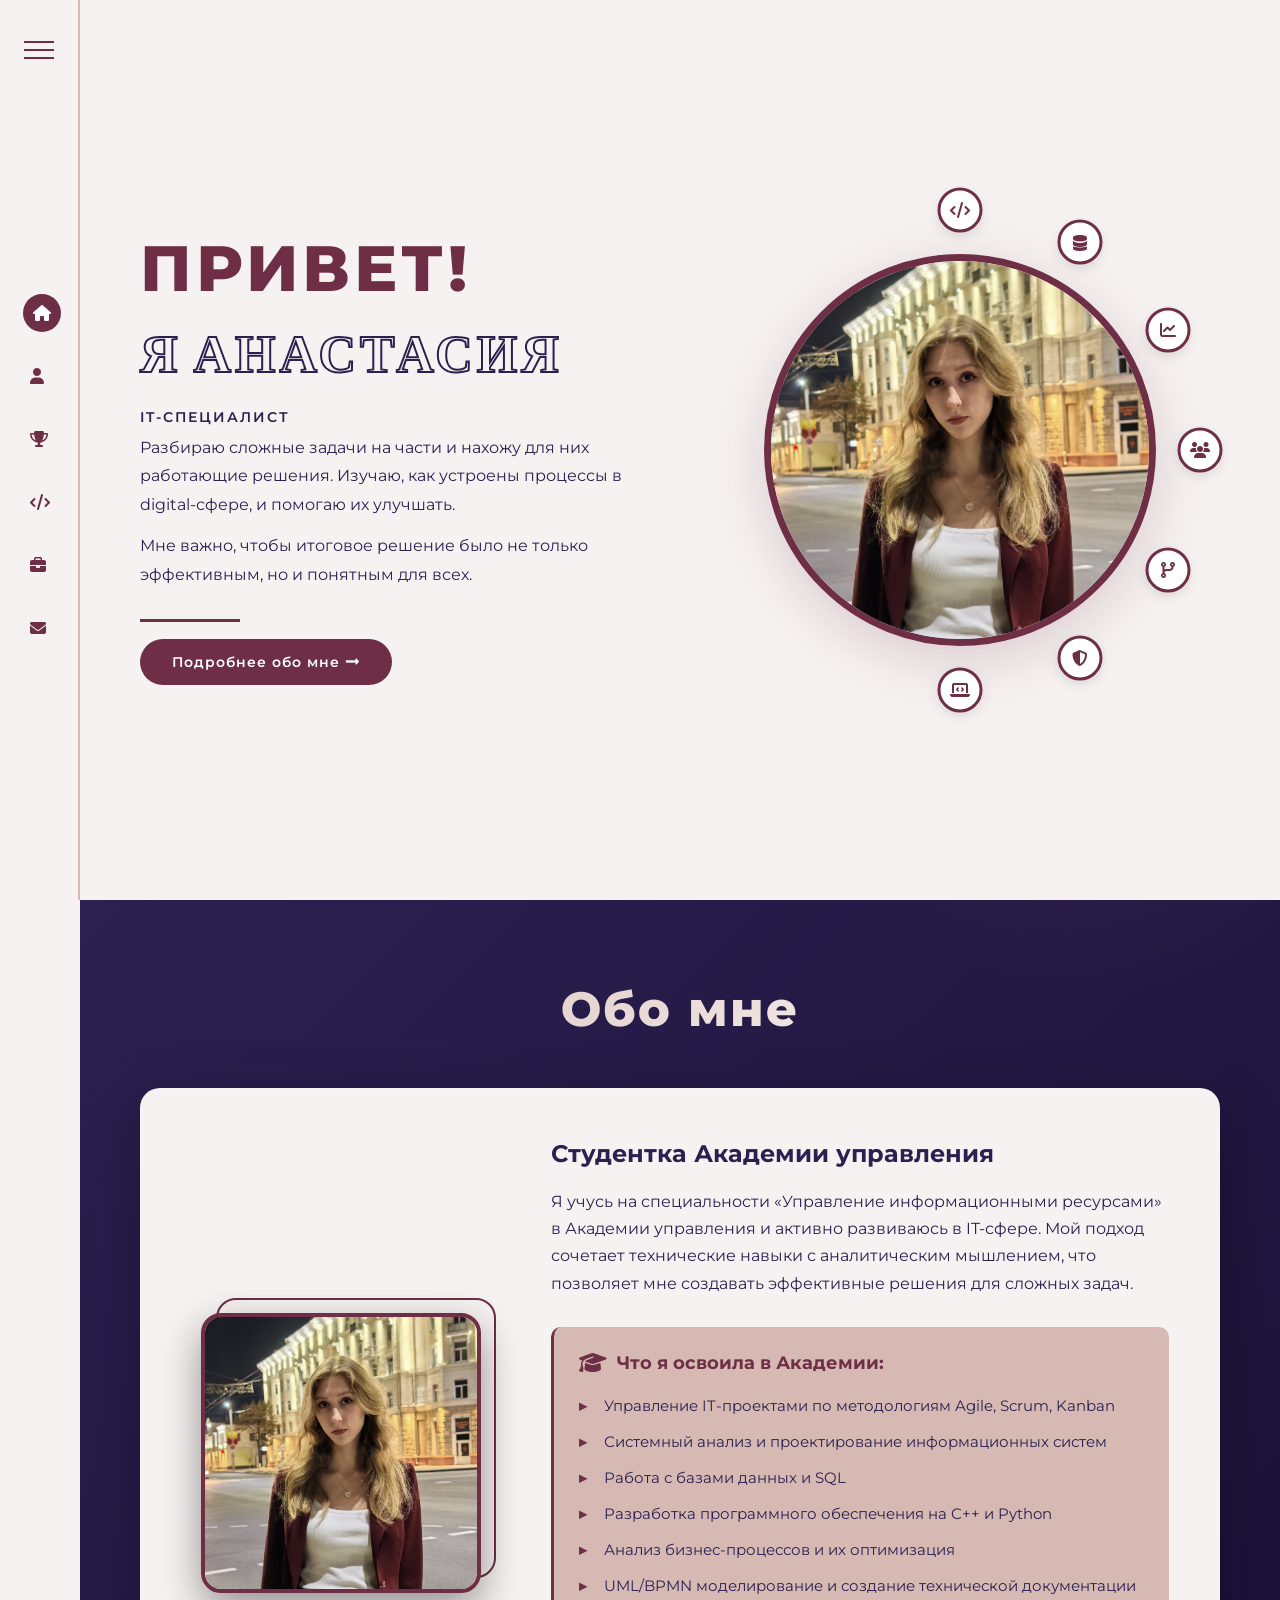
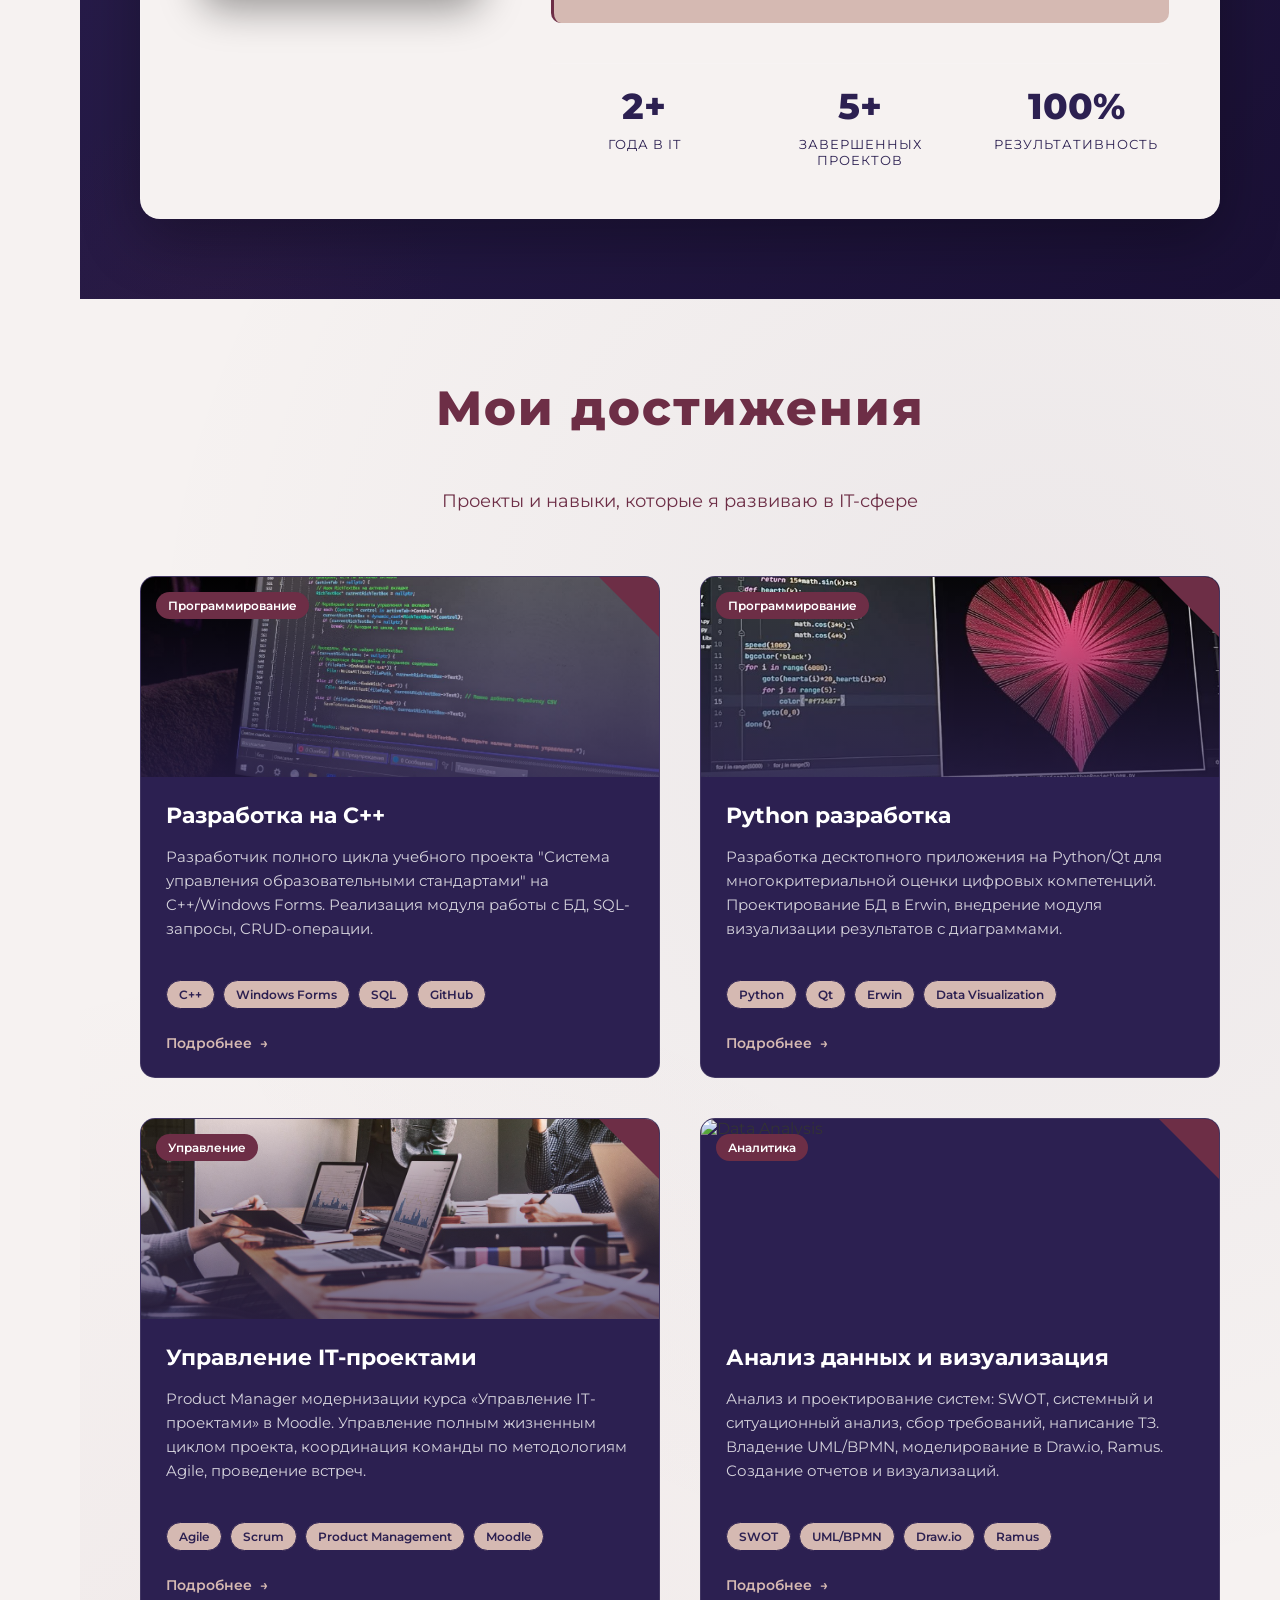
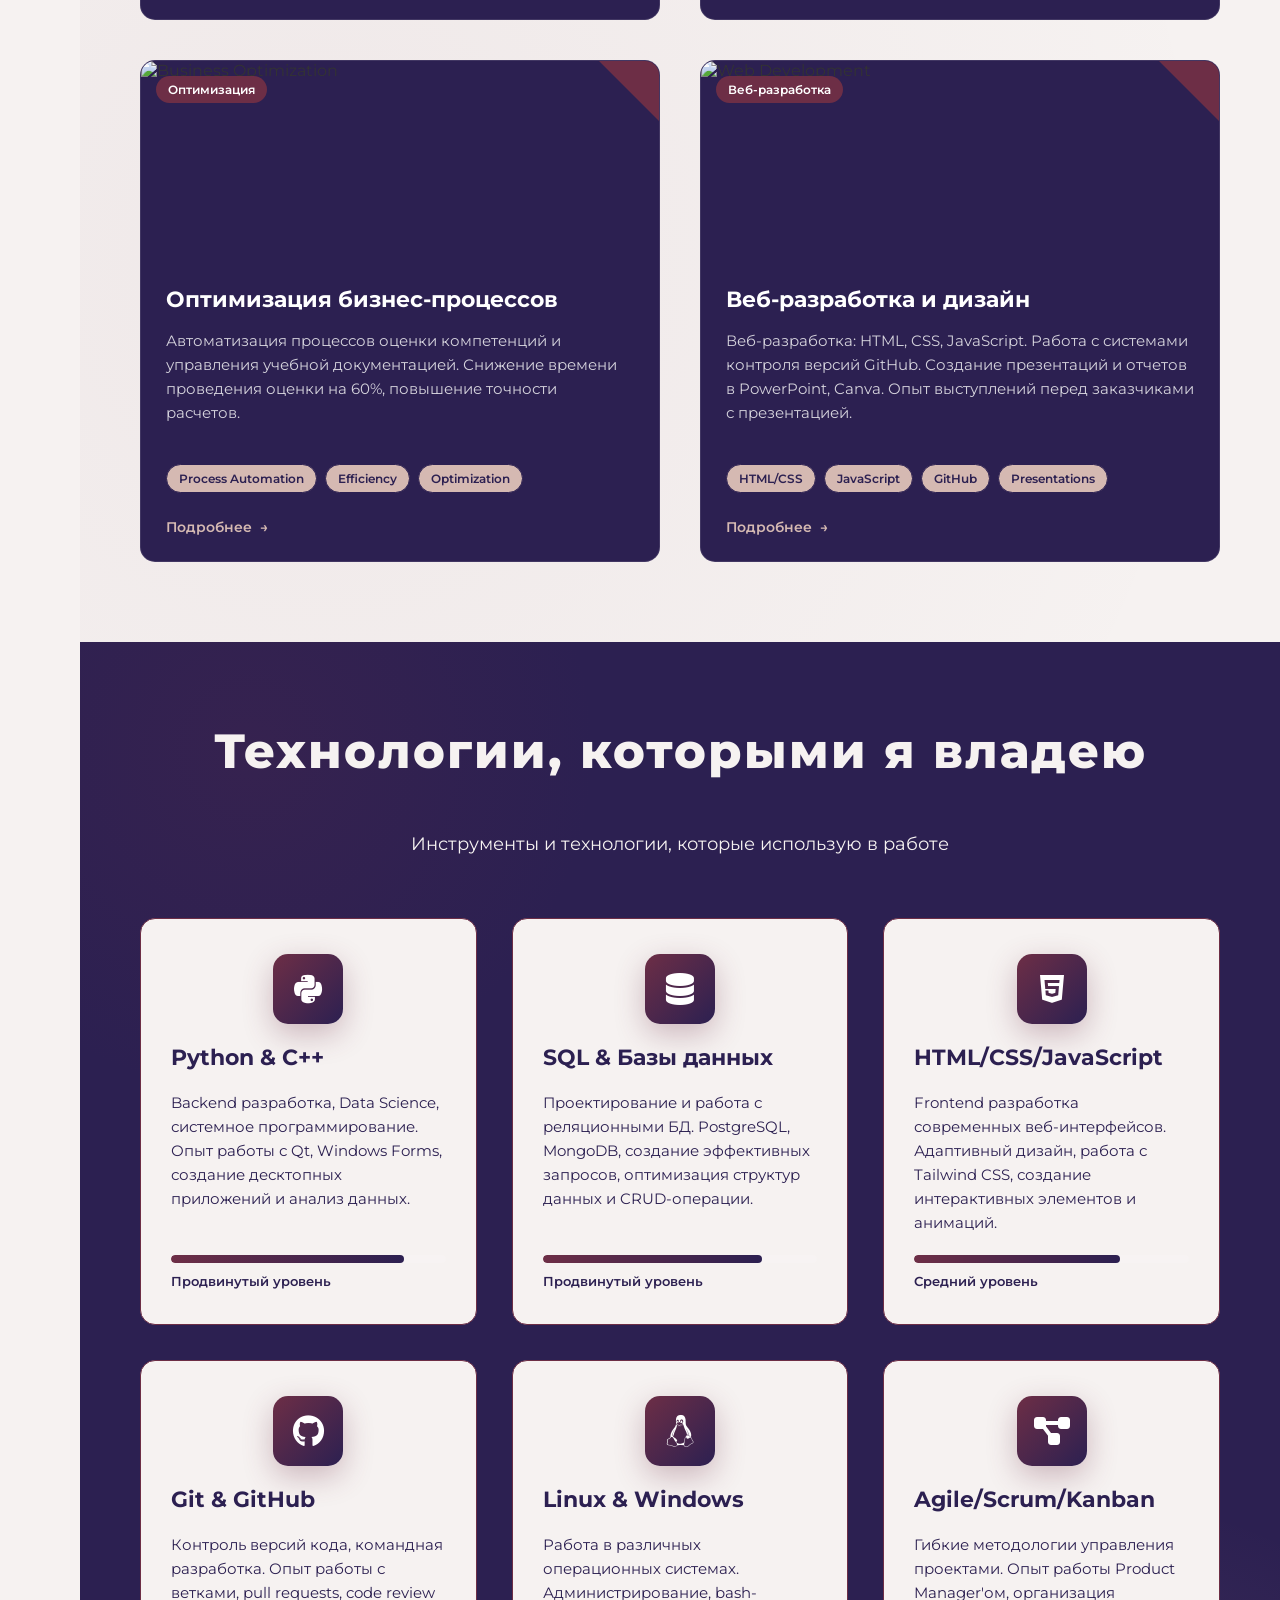
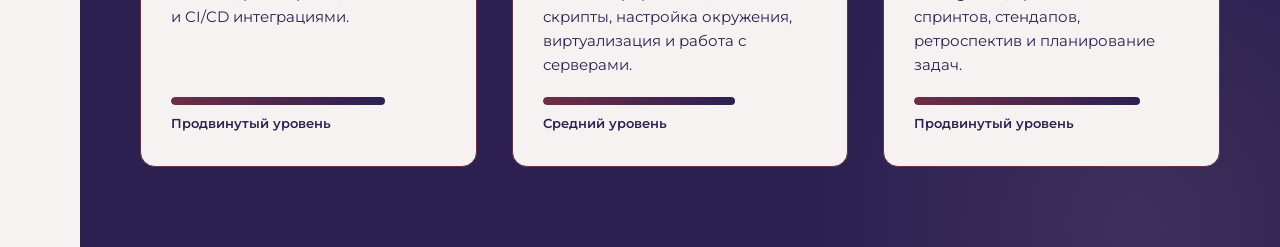
==== commit 785837ef: "Merge b97254bb51cf5a552bacc599c23c265a5bfcc005 into b71202e3a14ee8e56dee6331212a80aad48f256c" ====
--- a/index.html
+++ b/index.html
@@ -1,55 +1,62 @@
 <!DOCTYPE html>
 <html lang="ru">
-
 <head>
     <meta charset="UTF-8">
     <meta name="viewport" content="width=device-width, initial-scale=1.0">
     <title>Анастасия - IT-специалист</title>
+    
+    <!-- Google Fonts -->
     <link rel="preconnect" href="https://fonts.googleapis.com">
     <link rel="preconnect" href="https://fonts.gstatic.com" crossorigin>
-    <link
-        href="https://fonts.googleapis.com/css2?family=Bebas+Neue&family=Montserrat:wght@300;400;500;600;700;800;900&display=swap"
-        rel="stylesheet">
+    <link href="https://fonts.googleapis.com/css2?family=Montserrat:wght@300;400;500;600;700;800;900&family=Bebas+Neue&family=Open+Sans:wght@300;400;600;700&display=swap" rel="stylesheet">
+    
+    <!-- Font Awesome -->
     <link rel="stylesheet" href="https://cdnjs.cloudflare.com/ajax/libs/font-awesome/6.4.0/css/all.min.css">
+    
+    <!-- Custom CSS -->
     <link rel="stylesheet" href="styles.css">
 </head>
-
 <body>
-    <!-- Progress scroll bar -->
+    <!-- Progress Bar -->
     <div class="progress-scroll"></div>
 
-    <!-- Left Sidebar -->
-    <nav class="left-sidebar" id="leftSidebar">
+    <!-- Left Sidebar Navigation -->
+    <aside class="left-sidebar" id="leftSidebar">
         <div class="sidebar-toggle" id="leftToggle">
             <span class="toggle-line"></span>
             <span class="toggle-line"></span>
             <span class="toggle-line"></span>
         </div>
-        <div class="icon-menu">
-            <a href="#home" class="icon-nav-item active" data-testid="nav-home">
+        
+        <nav class="icon-menu">
+            <a href="#home" class="icon-nav-item active">
                 <i class="fas fa-home"></i>
                 <span class="nav-text">Главная</span>
             </a>
-            <a href="#about" class="icon-nav-item" data-testid="nav-about">
+            <a href="#about" class="icon-nav-item">
                 <i class="fas fa-user"></i>
-                <span class="nav-text">О себе</span>
-            </a>
-            <a href="#projects" class="icon-nav-item" data-testid="nav-projects">
-                <i class="fas fa-briefcase"></i>
-                <span class="nav-text">Проекты</span>
-            </a>
-            <a href="#technologies" class="icon-nav-item" data-testid="nav-technologies">
+                <span class="nav-text">Обо мне</span>
+            </a>
+            <a href="#achievements" class="icon-nav-item">
+                <i class="fas fa-trophy"></i>
+                <span class="nav-text">Достижения</span>
+            </a>
+            <a href="#technologies" class="icon-nav-item">
                 <i class="fas fa-code"></i>
                 <span class="nav-text">Технологии</span>
             </a>
-            <a href="#contact" class="icon-nav-item" data-testid="nav-contact">
+            <a href="#" class="icon-nav-item">
+                <i class="fas fa-briefcase"></i>
+                <span class="nav-text">Портфолио</span>
+            </a>
+            <a href="#" class="icon-nav-item">
                 <i class="fas fa-envelope"></i>
                 <span class="nav-text">Контакты</span>
             </a>
-        </div>
-    </nav>
-
-    <!-- Home Section -->
+        </nav>
+    </aside>
+
+    <!-- Home Page -->
     <section class="home-page" id="home">
         <div class="home-container">
             <div class="home-left">
@@ -62,107 +69,77 @@
                         <p>IT-СПЕЦИАЛИСТ</p>
                     </div>
                     <div class="home-description">
-                        <p>Разбираю сложные задачи на части и нахожу для них работающие решения. Изучаю, как устроены
-                            процессы в digital-сфере, и помогаю их улучшать.</p>
+                        <p>Разбираю сложные задачи на части и нахожу для них работающие решения. Изучаю, как устроены процессы в digital-сфере, и помогаю их улучшать.</p>
                         <p>Мне важно, чтобы итоговое решение было не только эффективным, но и понятным для всех.</p>
                     </div>
-                    <a href="#about" class="btn-primary" data-testid="learn-more-btn">Подробнее обо мне <i
-                            class="fas fa-arrow-right"></i></a>
-                </div>
-            </div>
+                    <div class="home-divider"></div>
+                    <a href="#about" class="btn-primary">Подробнее обо мне 🠖</a>
+                </div>
+            </div>
+            
             <div class="home-right">
                 <div class="photo-nav-container">
+                    <!-- Background decoration -->
+                    <svg class="arc-svg" viewBox="0 0 400 400">
+                        <path class="arc-path" d="M 200,50 A 150,150 0 0,1 350,200" 
+                              fill="none" stroke="#6d2e46ff" stroke-width="2"/>
+                    </svg>
+                    
+                    <!-- Photo -->
                     <div class="profile-photo-wrapper">
-                        <img src="img/me.jpg" alt="Анастасия" class="profile-photo" data-testid="profile-photo">
-                    </div>
+                        <img src="img/me.jpg" alt="Анастасия" class="profile-photo">
+                    </div>
+                    
+                    <!-- Icons on arc -->
                     <div class="arc-icons" id="arcIcons"></div>
                 </div>
             </div>
         </div>
     </section>
 
-    <!-- About Section -->
-    <section class="profile-section" id="about">
-        <div class="profile-container">
-            <div class="profile-card">
-                <div class="profile-header">
-                    <div class="profile-avatar">
-                        <img src="img/me2.jpg" alt="Анастасия" class="avatar-image" data-testid="about-avatar">
-                        <div class="avatar-frame"></div>
-                    </div>
-                    <div class="profile-main-info">
-                        <h3 class="profile-name">Анастасия</h3>
-                        <p class="profile-title">IT-специалист & Студентка Академии управления</p>
-                        <div class="profile-stats">
-                            <div class="stat-item">
-                                <span class="stat-number">2+</span>
-                                <span class="stat-label">года в IT</span>
-                            </div>
-                            <div class="stat-item">
-                                <span class="stat-number">5+</span>
-                                <span class="stat-label">проектов</span>
-                            </div>
-                            <div class="stat-item">
-                                <span class="stat-number">100%</span>
-                                <span class="stat-label">результат</span>
-                            </div>
-                        </div>
-                    </div>
-                </div>
-
-                <div class="profile-content">
-                    <div class="info-column">
-                        <div class="info-block">
-                            <h4><i class="fas fa-graduation-cap"></i> Образование</h4>
-                            <div class="info-text">
-                                <p><strong>Академия управления</strong></p>
-                                <p>Специальность: «Управление информационными ресурсами»</p>
-                                <p>Годы обучения: 2023-2027</p>
-                            </div>
-                        </div>
-
-                        <div class="info-block">
-                            <h4><i class="fas fa-laptop-code"></i> Освоенные дисциплины</h4>
-                            <div class="skills-grid">
-                                <span class="skill-tag">Алгоритмизация и программирование</span>
-                                <span class="skill-tag">Компьютерные сети</span>
-                                <span class="skill-tag">Операционые системы</span>
-                                <span class="skill-tag">Системы баз данных</span>
-                                <span class="skill-tag">Дискретная математика</span>
-                                <span class="skill-tag">Администрирование информационных систем</span>
-                                <span class="skill-tag">Управление IT-проектами</span>
-                                <span class="skill-tag">Гибкие методологии</span>
-                            </div>
-                        </div>
-                    </div>
-
-                    <div class="info-column">
-                        <div class="info-block">
-                            <h4><i class="fas fa-user-circle"></i> О себе</h4>
-                            <div class="info-text">
-                                <p>Превращаю сложные задачи в элегантные IT-решения. Соединяю техническую экспертизу с
-                                    пониманием бизнес-процессов.</p>
-                                <p>Верю, что технологии должны служить людям, а не усложнять их жизнь. Создаю не просто
-                                    работающий код, а решения, которые действительно помогают.</p>
-                            </div>
-                        </div>
-
-                        <div class="info-block">
-                            <h4><i class="fas fa-target"></i> Направления</h4>
-                            <div class="interests-list">
-                                <div class="interest-item">
-                                    <i class="fas fa-code"></i>
-                                    <span>Разработка ПО</span>
-                                </div>
-                                <div class="interest-item">
-                                    <i class="fas fa-chart-bar"></i>
-                                    <span>Анализ данных</span>
-                                </div>
-                                <div class="interest-item">
-                                    <i class="fas fa-project-diagram"></i>
-                                    <span>Управление проектами</span>
-                                </div>
-                            </div>
+    <!-- About Me Section -->
+    <section class="about-section" id="about">
+        <div class="about-container">
+            <h2 class="section-title">Обо мне</h2>
+            
+            <div class="about-card">
+                <div class="about-photo-section">
+                    <div class="about-photo-wrapper">
+                        <img src="img/me2.jpg" alt="Анастасия" class="about-photo">
+                        <div class="photo-decoration"></div>
+                    </div>
+                </div>
+                
+                <div class="about-content-section">
+                    <div class="about-text">
+                        <h3 class="about-subtitle">Студентка Академии управления</h3>
+                        <p class="about-intro">Я учусь на специальности «Управление информационными ресурсами» в Академии управления и активно развиваюсь в IT-сфере. Мой подход сочетает технические навыки с аналитическим мышлением, что позволяет мне создавать эффективные решения для сложных задач.</p>
+                        
+                        <div class="academy-learnings">
+                            <h4><i class="fas fa-graduation-cap"></i> Что я освоила в Академии:</h4>
+                            <ul class="learning-list">
+                                <li>Управление IT-проектами по методологиям Agile, Scrum, Kanban</li>
+                                <li>Системный анализ и проектирование информационных систем</li>
+                                <li>Работа с базами данных и SQL</li>
+                                <li>Разработка программного обеспечения на C++ и Python</li>
+                                <li>Анализ бизнес-процессов и их оптимизация</li>
+                                <li>UML/BPMN моделирование и создание технической документации</li>
+                            </ul>
+                        </div>
+                    </div>
+                    
+                    <div class="about-stats">
+                        <div class="stat-item">
+                            <div class="stat-number" data-target="2">2+</div>
+                            <div class="stat-label">года в IT</div>
+                        </div>
+                        <div class="stat-item">
+                            <div class="stat-number" data-target="5">5+</div>
+                            <div class="stat-label">завершенных проектов</div>
+                        </div>
+                        <div class="stat-item">
+                            <div class="stat-number" data-target="100">100%</div>
+                            <div class="stat-label">результативность</div>
                         </div>
                     </div>
                 </div>
@@ -170,184 +147,137 @@
         </div>
     </section>
 
-    <!-- Projects Section -->
-    <section class="projects-section" id="projects">
-        <div class="projects-container">
-            <div class="projects-header">
-                <h2 class="section-title">МОИ ПРОЕКТЫ</h2>
-                <p class="section-subtitle">Реализованные IT-решения, демонстрирующие мой профессиональный рост</p>
-            </div>
-
-            <div class="projects-grid">
-                <!-- Project 1 -->
-                <div class="project-item">
-                    <div class="project-image">
-                        <img src="img/ach_c.jpg" alt="Система управления образовательными стандартами"
-                            data-testid="project-1-img">
-                        <div class="project-overlay"></div>
-                        <span class="project-category">Backend Development</span>
-                    </div>
-                    <div class="project-info">
-                        <h3 class="project-title">Система управления образовательными стандартами</h3>
-                        <p class="project-description">Полнофункциональная desktop-система для автоматизации управления
-                            учебными планами и стандартами. Реализована модульная архитектура с разделением на
-                            бизнес-логику и интерфейс.</p>
-                        <div class="project-details">
-                            <div class="project-tech">
-                                <h4>Технологии:</h4>
-                                <div class="tech-tags">
-                                    <span class="tech-tag">C++</span>
-                                    <span class="tech-tag">Windows Forms</span>
-                                    <span class="tech-tag">SQL Server</span>
-                                    <span class="tech-tag">Git</span>
-                                </div>
-                            </div>
-                            <div class="project-features">
-                                <h4>Ключевые функции:</h4>
-                                <ul class="features-list">
-                                    <li>CRUD операции с учебными планами</li>
-                                    <li>Генерация отчетов в Excel</li>
-                                    <li>Валидация данных</li>
-                                    <li>Ролевая модель доступа</li>
-                                </ul>
-                            </div>
-                        </div>
-                        <div class="project-links">
-                            <a href="#" class="project-link" data-testid="project-1-code">
-                                <i class="fab fa-github"></i> Исходный код
-                            </a>
-                            <a href="#" class="project-link" data-testid="project-1-demo">
-                                <i class="fas fa-external-link-alt"></i> Демо
-                            </a>
-                        </div>
-                    </div>
-                </div>
-
-                <!-- Project 2 -->
-                <div class="project-item">
-                    <div class="project-image">
-                        <img src="img/ach_py.jpg" alt="Система оценки цифровых компетенций" data-testid="project-2-img">
-                        <div class="project-overlay"></div>
-                        <span class="project-category">Data Analysis</span>
-                    </div>
-                    <div class="project-info">
-                        <h3 class="project-title">Система многокритериальной оценки компетенций</h3>
-                        <p class="project-description">Десктопное приложение для комплексной оценки цифровых навыков
-                            сотрудников с продвинутой визуализацией результатов и аналитикой развития компетенций.</p>
-                        <div class="project-details">
-                            <div class="project-tech">
-                                <h4>Технологии:</h4>
-                                <div class="tech-tags">
-                                    <span class="tech-tag">Python</span>
-                                    <span class="tech-tag">PyQt5</span>
-                                    <span class="tech-tag">PostgreSQL</span>
-                                    <span class="tech-tag">Matplotlib</span>
-                                </div>
-                            </div>
-                            <div class="project-features">
-                                <h4>Ключевые функции:</h4>
-                                <ul class="features-list">
-                                    <li>Адаптивные опросники</li>
-                                    <li>Интерактивные диаграммы</li>
-                                    <li>Сравнительный анализ</li>
-                                    <li>Экспорт в PDF/Excel</li>
-                                </ul>
-                            </div>
-                        </div>
-                        <div class="project-links">
-                            <a href="#" class="project-link" data-testid="project-2-code">
-                                <i class="fab fa-github"></i> Исходный код
-                            </a>
-                            <a href="#" class="project-link" data-testid="project-2-docs">
-                                <i class="fas fa-file-alt"></i> Документация
-                            </a>
-                        </div>
-                    </div>
-                </div>
-
-                <!-- Project 3 -->
-                <div class="project-item">
-                    <div class="project-image">
-                        <img src="img/ach_manage.jpg" alt="Модернизация образовательного курса"
-                            data-testid="project-3-img">
-                        <div class="project-overlay"></div>
-                        <span class="project-category">Project Management</span>
-                    </div>
-                    <div class="project-info">
-                        <h3 class="project-title">Модернизация курса «Управление IT-проектами»</h3>
-                        <p class="project-description">Полный цикл управления проектом по обновлению образовательного
-                            контента, созданию сайта и внедрению современных методик обучения в систему Moodle.</p>
-                        <div class="project-details">
-                            <div class="project-tech">
-                                <h4>Методологии:</h4>
-                                <div class="tech-tags">
-                                    <span class="tech-tag">Agile/Scrum</span>
-                                    <span class="tech-tag">Product Management</span>
-                                    <span class="tech-tag">Moodle</span>
-                                </div>
-                            </div>
-                            <div class="project-features">
-                                <h4>Реализовано:</h4>
-                                <ul class="features-list">
-                                    <li>Ребрендинг курса</li>
-                                    <li>Интерактивные материалы</li>
-                                    <li>Система тестирования</li>
-                                    <li>Аналитика успеваемости</li>
-                                </ul>
-                            </div>
-                        </div>
-                        <div class="project-links">
-                            <a href="#" class="project-link" data-testid="project-3-report">
-                                <i class="fas fa-chart-line"></i> Отчет по проекту
-                            </a>
-                            <a href="#" class="project-link" data-testid="project-3-reviews">
-                                <i class="fas fa-star"></i> Отзывы студентов
-                            </a>
-                        </div>
-                    </div>
-                </div>
-
-                <!-- Project 4 -->
-                <div class="project-item">
-                    <div class="project-image">
-                        <img src="https://images.unsplash.com/photo-1551288049-bebda4e38f71?ixlib=rb-4.0.3&ixid=M3wxMjA3fDB8MHxwaG90by1wYWdlfHx8fGVufDB8fHx8fA%3D%3D&auto=format&fit=crop&w=1000&q=80"
-                            alt="Аналитическая платформа" data-testid="project-4-img">
-                        <div class="project-overlay"></div>
-                        <span class="project-category">Business Analytics</span>
-                    </div>
-                    <div class="project-info">
-                        <h3 class="project-title">Платформа бизнес-аналитики и визуализации</h3>
-                        <p class="project-description">Комплексное решение для сбора, анализа и визуального
-                            представления бизнес-метрик с поддержкой различных источников данных и настраиваемых
-                            дашбордов.</p>
-                        <div class="project-details">
-                            <div class="project-tech">
-                                <h4>Технологии:</h4>
-                                <div class="tech-tags">
-                                    <span class="tech-tag">Python</span>
-                                    <span class="tech-tag">Django</span>
-                                    <span class="tech-tag">D3.js</span>
-                                    <span class="tech-tag">PostgreSQL</span>
-                                </div>
-                            </div>
-                            <div class="project-features">
-                                <h4>Возможности:</h4>
-                                <ul class="features-list">
-                                    <li>SWOT-анализ</li>
-                                    <li>UML-диаграммы</li>
-                                    <li>Интерактивные отчеты</li>
-                                    <li>API интеграции</li>
-                                </ul>
-                            </div>
-                        </div>
-                        <div class="project-links">
-                            <a href="#" class="project-link" data-testid="project-4-code">
-                                <i class="fab fa-github"></i> Исходный код
-                            </a>
-                            <a href="#" class="project-link" data-testid="project-4-demo">
-                                <i class="fas fa-play"></i> Live Demo
-                            </a>
-                        </div>
+    <!-- Achievements Section -->
+    <section class="achievements-section" id="achievements">
+        <div class="achievements-container">
+            <div class="achievements-header">
+                <h2 class="section-title">Мои достижения</h2>
+                <p class="section-subtitle">Проекты и навыки, которые я развиваю в IT-сфере</p>
+            </div>
+            
+            <div class="achievements-grid">
+                <!-- Project Card 1 -->
+                <div class="project-card">
+                    <div class="project-corner"></div>
+                    <div class="project-image">
+                        <img src="img/ach_c.jpg" alt="C++ Development">
+                        <div class="project-overlay"></div>
+                        <span class="project-badge">Программирование</span>
+                    </div>
+                    <div class="project-content">
+                        <h3>Разработка на C++</h3>
+                        <p>Разработчик полного цикла учебного проекта "Система управления образовательными стандартами" на C++/Windows Forms. Реализация модуля работы с БД, SQL-запросы, CRUD-операции.</p>
+                        <div class="project-tags">
+                            <span class="tag">C++</span>
+                            <span class="tag">Windows Forms</span>
+                            <span class="tag">SQL</span>
+                            <span class="tag">GitHub</span>
+                        </div>
+                        <a href="#" class="project-link">Подробнее<span class="arrow">→</span></a>
+                    </div>
+                </div>
+                
+                <!-- Project Card 2 -->
+                <div class="project-card">
+                    <div class="project-corner"></div>
+                    <div class="project-image">
+                        <img src="img/ach_py.jpg" alt="Python Development">
+                        <div class="project-overlay"></div>
+                        <span class="project-badge">Программирование</span>
+                    </div>
+                    <div class="project-content">
+                        <h3>Python разработка</h3>
+                        <p>Разработка десктопного приложения на Python/Qt для многокритериальной оценки цифровых компетенций. Проектирование БД в Erwin, внедрение модуля визуализации результатов с диаграммами.</p>
+                        <div class="project-tags">
+                            <span class="tag">Python</span>
+                            <span class="tag">Qt</span>
+                            <span class="tag">Erwin</span>
+                            <span class="tag">Data Visualization</span>
+                        </div>
+                        <a href="#" class="project-link">Подробнее<span class="arrow">→</span></a>
+                    </div>
+                </div>
+                
+                <!-- Project Card 3 -->
+                <div class="project-card">
+                    <div class="project-corner"></div>
+                    <div class="project-image">
+                        <img src="img/ach_manage.jpg" alt="Project Management">
+                        <div class="project-overlay"></div>
+                        <span class="project-badge">Управление</span>
+                    </div>
+                    <div class="project-content">
+                        <h3>Управление IT-проектами</h3>
+                        <p>Product Manager модернизации курса «Управление IT-проектами» в Moodle. Управление полным жизненным циклом проекта, координация команды по методологиям Agile, проведение встреч.</p>
+                        <div class="project-tags">
+                            <span class="tag">Agile</span>
+                            <span class="tag">Scrum</span>
+                            <span class="tag">Product Management</span>
+                            <span class="tag">Moodle</span>
+                        </div>
+                        <a href="#" class="project-link">Подробнее<span class="arrow">→</span></a>
+                    </div>
+                </div>
+                
+                <!-- Project Card 4 -->
+                <div class="project-card">
+                    <div class="project-corner"></div>
+                    <div class="project-image">
+                        <img src="https://images.unsplash.com/photo-1551288049-bebda4e38f71?ixlib=rb-4.0.3&ixid=M3wxMjA3fDB8MHxwaG90by1wYWdlfHx8fGVufDB8fHx8fA%3D%3D&auto=format&fit=crop&w=1000&q=80" alt="Data Analysis">
+                        <div class="project-overlay"></div>
+                        <span class="project-badge">Аналитика</span>
+                    </div>
+                    <div class="project-content">
+                        <h3>Анализ данных и визуализация</h3>
+                        <p>Анализ и проектирование систем: SWOT, системный и ситуационный анализ, сбор требований, написание ТЗ. Владение UML/BPMN, моделирование в Draw.io, Ramus. Создание отчетов и визуализаций.</p>
+                        <div class="project-tags">
+                            <span class="tag">SWOT</span>
+                            <span class="tag">UML/BPMN</span>
+                            <span class="tag">Draw.io</span>
+                            <span class="tag">Ramus</span>
+                        </div>
+                        <a href="#" class="project-link">Подробнее<span class="arrow">→</span></a>
+                    </div>
+                </div>
+                
+                <!-- Project Card 5 -->
+                <div class="project-card">
+                    <div class="project-corner"></div>
+                    <div class="project-image">
+                        <img src="https://images.unsplash.com/photo-1460925895917-afdab827c52f?ixlib=rb-4.0.3&ixid=M3wxMjA3fDB8MHxwaG90by1wYWdlfHx8fGVufDB8fHx8fA%3D%3D&auto=format&fit=crop&w=1000&q=80" alt="Business Optimization">
+                        <div class="project-overlay"></div>
+                        <span class="project-badge">Оптимизация</span>
+                    </div>
+                    <div class="project-content">
+                        <h3>Оптимизация бизнес-процессов</h3>
+                        <p>Автоматизация процессов оценки компетенций и управления учебной документацией. Снижение времени проведения оценки на 60%, повышение точности расчетов.</p>
+                        <div class="project-tags">
+                            <span class="tag">Process Automation</span>
+                            <span class="tag">Efficiency</span>
+                            <span class="tag">Optimization</span>
+                        </div>
+                        <a href="#" class="project-link">Подробнее<span class="arrow">→</span></a>
+                    </div>
+                </div>
+                
+                <!-- Project Card 6 -->
+                <div class="project-card">
+                    <div class="project-corner"></div>
+                    <div class="project-image">
+                        <img src="https://images.unsplash.com/photo-1547658719-da2b51169166?ixlib=rb-4.0.3&ixid=M3wxMjA3fDB8MHxwaG90by1wYWdlfHx8fGVufDB8fHx8fA%3D%3D&auto=format&fit=crop&w=1000&q=80" alt="Web Development">
+                        <div class="project-overlay"></div>
+                        <span class="project-badge">Веб-разработка</span>
+                    </div>
+                    <div class="project-content">
+                        <h3>Веб-разработка и дизайн</h3>
+                        <p>Веб-разработка: HTML, CSS, JavaScript. Работа с системами контроля версий GitHub. Создание презентаций и отчетов в PowerPoint, Canva. Опыт выступлений перед заказчиками с презентацией.</p>
+                        <div class="project-tags">
+                            <span class="tag">HTML/CSS</span>
+                            <span class="tag">JavaScript</span>
+                            <span class="tag">GitHub</span>
+                            <span class="tag">Presentations</span>
+                        </div>
+                        <a href="#" class="project-link">Подробнее<span class="arrow">→</span></a>
                     </div>
                 </div>
             </div>
@@ -358,102 +288,96 @@
     <section class="technologies-section" id="technologies">
         <div class="technologies-container">
             <div class="technologies-header">
-                <h2 class="section-title">ТЕХНОЛОГИИ</h2>
+                <h2 class="section-title">Технологии, которыми я владею</h2>
                 <p class="section-subtitle">Инструменты и технологии, которые использую в работе</p>
             </div>
-
+            
             <div class="technologies-grid">
-                <!-- Tech 1 -->
+                <!-- Technology Card 1 -->
                 <div class="tech-card">
                     <div class="tech-icon-wrapper">
                         <i class="fab fa-python"></i>
                     </div>
                     <h3 class="tech-title">Python & C++</h3>
-                    <p class="tech-description">Backend разработка, Data Science, системное программирование. Опыт
-                        работы с Qt, Windows Forms, создание десктопных приложений и анализ данных.</p>
-                    <div class="tech-level">
-                        <div class="level-bar">
-                            <div class="level-fill" style="width: 85%;"></div>
+                    <p class="tech-description">Backend разработка, Data Science, системное программирование. Опыт работы с Qt, Windows Forms, создание десктопных приложений и анализ данных.</p>
+                    <div class="tech-level">
+                        <div class="level-bar">
+                            <div class="level-fill" style="width: 85%"></div>
                         </div>
                         <span class="level-text">Продвинутый уровень</span>
                     </div>
                 </div>
-
-                <!-- Tech 2 -->
+                
+                <!-- Technology Card 2 -->
                 <div class="tech-card">
                     <div class="tech-icon-wrapper">
                         <i class="fas fa-database"></i>
                     </div>
                     <h3 class="tech-title">SQL & Базы данных</h3>
-                    <p class="tech-description">Проектирование и работа с реляционными БД. PostgreSQL, MongoDB, создание
-                        эффективных запросов, оптимизация структур данных и CRUD-операции.</p>
-                    <div class="tech-level">
-                        <div class="level-bar">
-                            <div class="level-fill" style="width: 85%;"></div>
+                    <p class="tech-description">Проектирование и работа с реляционными БД. PostgreSQL, MongoDB, создание эффективных запросов, оптимизация структур данных и CRUD-операции.</p>
+                    <div class="tech-level">
+                        <div class="level-bar">
+                            <div class="level-fill" style="width: 80%"></div>
                         </div>
                         <span class="level-text">Продвинутый уровень</span>
                     </div>
                 </div>
-
-                <!-- Tech 3 -->
-                <div class="tech-card">
-                    <div class="tech-icon-wrapper">
-                        <i class="fab fa-js"></i>
-                    </div>
-                    <h3 class="tech-title">HTML / CSS / JavaScript</h3>
-                    <p class="tech-description">Frontend разработка современных веб-интерфейсов. Адаптивный дизайн,
-                        работа с Tailwind CSS, создание интерактивных элементов и анимаций.</p>
-                    <div class="tech-level">
-                        <div class="level-bar">
-                            <div class="level-fill" style="width: 70%;"></div>
+                
+                <!-- Technology Card 3 -->
+                <div class="tech-card">
+                    <div class="tech-icon-wrapper">
+                        <i class="fab fa-html5"></i>
+                    </div>
+                    <h3 class="tech-title">HTML/CSS/JavaScript</h3>
+                    <p class="tech-description">Frontend разработка современных веб-интерфейсов. Адаптивный дизайн, работа с Tailwind CSS, создание интерактивных элементов и анимаций.</p>
+                    <div class="tech-level">
+                        <div class="level-bar">
+                            <div class="level-fill" style="width: 75%"></div>
                         </div>
                         <span class="level-text">Средний уровень</span>
                     </div>
                 </div>
-
-                <!-- Tech 4 -->
-                <div class="tech-card">
-                    <div class="tech-icon-wrapper">
-                        <i class="fab fa-git-alt"></i>
+                
+                <!-- Technology Card 4 -->
+                <div class="tech-card">
+                    <div class="tech-icon-wrapper">
+                        <i class="fab fa-github"></i>
                     </div>
                     <h3 class="tech-title">Git & GitHub</h3>
-                    <p class="tech-description">Контроль версий кода, командная разработка. Опыт работы с ветками, pull
-                        requests, code review и CI/CD интеграциями.</p>
-                    <div class="tech-level">
-                        <div class="level-bar">
-                            <div class="level-fill" style="width: 85%;"></div>
+                    <p class="tech-description">Контроль версий кода, командная разработка. Опыт работы с ветками, pull requests, code review и CI/CD интеграциями.</p>
+                    <div class="tech-level">
+                        <div class="level-bar">
+                            <div class="level-fill" style="width: 78%"></div>
                         </div>
                         <span class="level-text">Продвинутый уровень</span>
                     </div>
                 </div>
-
-                <!-- Tech 5 -->
+                
+                <!-- Technology Card 5 -->
                 <div class="tech-card">
                     <div class="tech-icon-wrapper">
                         <i class="fab fa-linux"></i>
                     </div>
                     <h3 class="tech-title">Linux & Windows</h3>
-                    <p class="tech-description">Работа в различных операционных системах. Администрирование,
-                        bash-скрипты, настройка окружения, виртуализация и работа с серверами.</p>
-                    <div class="tech-level">
-                        <div class="level-bar">
-                            <div class="level-fill" style="width: 70%;"></div>
+                    <p class="tech-description">Работа в различных операционных системах. Администрирование, bash-скрипты, настройка окружения, виртуализация и работа с серверами.</p>
+                    <div class="tech-level">
+                        <div class="level-bar">
+                            <div class="level-fill" style="width: 70%"></div>
                         </div>
                         <span class="level-text">Средний уровень</span>
                     </div>
                 </div>
-
-                <!-- Tech 6 -->
+                
+                <!-- Technology Card 6 -->
                 <div class="tech-card">
                     <div class="tech-icon-wrapper">
                         <i class="fas fa-project-diagram"></i>
                     </div>
-                    <h3 class="tech-title">Agile / Scrum / Kanban</h3>
-                    <p class="tech-description">Гибкие методологии управления проектами. Опыт работы Product Manager'ом,
-                        организация спринтов, стендапов, ретроспектив и планирование задач.</p>
-                    <div class="tech-level">
-                        <div class="level-bar">
-                            <div class="level-fill" style="width: 85%;"></div>
+                    <h3 class="tech-title">Agile/Scrum/Kanban</h3>
+                    <p class="tech-description">Гибкие методологии управления проектами. Опыт работы Product Manager'ом, организация спринтов, стендапов, ретроспектив и планирование задач.</p>
+                    <div class="tech-level">
+                        <div class="level-bar">
+                            <div class="level-fill" style="width: 82%"></div>
                         </div>
                         <span class="level-text">Продвинутый уровень</span>
                     </div>
@@ -462,204 +386,7 @@
         </div>
     </section>
 
-    <!-- Contact Section -->
-    <section class="contact-section" id="contact">
-        <div class="contact-container">
-            <div class="contact-header">
-                <h2 class="section-title">КОНТАКТЫ</h2>
-                <p class="section-subtitle">Свяжитесь со мной для обсуждения проектов или сотрудничества</p>
-            </div>
-
-            <div class="contact-content">
-                <!-- Contact Form -->
-                <div class="contact-form-wrapper">
-                    <h3 class="form-title">Отправить сообщение</h3>
-                    <form class="contact-form" id="contactForm" data-testid="contact-form">
-                        <div class="form-group">
-                            <label for="name">Ваше имя</label>
-                            <input type="text" id="name" name="name" required data-testid="contact-name">
-                        </div>
-                        <div class="form-group">
-                            <label for="email">Email</label>
-                            <input type="email" id="email" name="email" required data-testid="contact-email">
-                        </div>
-                        <div class="form-group">
-                            <label for="subject">Тема обращения</label>
-                            <select id="subject" name="subject" required data-testid="contact-subject">
-                                <option value="">Выберите тему</option>
-                                <option value="project">Обсуждение проекта</option>
-                                <option value="collaboration">Предложение о сотрудничестве</option>
-                                <option value="feedback">Отзыв о работе</option>
-                                <option value="question">Вопрос</option>
-                                <option value="other">Другое</option>
-                            </select>
-                        </div>
-                        <div class="form-group">
-                            <label for="message">Сообщение</label>
-                            <textarea id="message" name="message" rows="5" required
-                                data-testid="contact-message"></textarea>
-                        </div>
-                        <button type="submit" class="btn-primary" data-testid="contact-submit">
-                            <i class="fas fa-paper-plane"></i> Отправить сообщение
-                        </button>
-                    </form>
-                    <div class="form-success" id="formSuccess" style="display: none;">
-                        <i class="fas fa-check-circle"></i>
-                        <p>Спасибо! Ваше сообщение успешно отправлено.</p>
-                    </div>
-                </div>
-
-                <!-- Testimonials -->
-                <div class="testimonials-wrapper">
-                    <h3 class="testimonials-title">Отзывы</h3>
-                    <div class="testimonials-list">
-                        <div class="testimonial-item">
-                            <div class="testimonial-header">
-                                <div class="testimonial-avatar">
-                                    <i class="fas fa-user"></i>
-                                </div>
-                                <div class="testimonial-info">
-                                    <h4>Михаил Петров</h4>
-                                    <p>Руководитель проекта</p>
-                                </div>
-                            </div>
-                            <div class="testimonial-rating">
-                                <i class="fas fa-star"></i>
-                                <i class="fas fa-star"></i>
-                                <i class="fas fa-star"></i>
-                                <i class="fas fa-star"></i>
-                                <i class="fas fa-star"></i>
-                            </div>
-                            <p class="testimonial-text">"Анастасия продемонстрировала высокий профессионализм в
-                                разработке системы управления учебными планами. Отличное понимание требований и внимание
-                                к деталям."</p>
-                        </div>
-
-                        <div class="testimonial-item">
-                            <div class="testimonial-header">
-                                <div class="testimonial-avatar">
-                                    <i class="fas fa-user"></i>
-                                </div>
-                                <div class="testimonial-info">
-                                    <h4>Елена Смирнова</h4>
-                                    <p>Product Owner</p>
-                                </div>
-                            </div>
-                            <div class="testimonial-rating">
-                                <i class="fas fa-star"></i>
-                                <i class="fas fa-star"></i>
-                                <i class="fas fa-star"></i>
-                                <i class="fas fa-star"></i>
-                                <i class="fas fa-star"></i>
-                            </div>
-                            <p class="testimonial-text">"Работа с Анастасией была продуктивной и приятной. Она не только
-                                реализовала все требования, но и предложила улучшения, которые значительно повысили
-                                качество продукта."</p>
-                        </div>
-
-                        <div class="testimonial-item">
-                            <div class="testimonial-header">
-                                <div class="testimonial-avatar">
-                                    <i class="fas fa-user"></i>
-                                </div>
-                                <div class="testimonial-info">
-                                    <h4>Дмитрий Иванов</h4>
-                                    <p>Tech Lead</p>
-                                </div>
-                            </div>
-                            <div class="testimonial-rating">
-                                <i class="fas fa-star"></i>
-                                <i class="fas fa-star"></i>
-                                <i class="fas fa-star"></i>
-                                <i class="fas fa-star"></i>
-                                <i class="fas fa-star"></i>
-                            </div>
-                            <p class="testimonial-text">"Отличные навыки в Python и работе с данными. Анастасия быстро
-                                разбирается в сложных задачах и находит оптимальные решения. Рекомендую как надежного
-                                специалиста!"</p>
-                        </div>
-                    </div>
-                </div>
-            </div>
-        </div>
-    </section>
-
-    <!-- Footer -->
-    <footer class="footer" data-testid="footer">
-        <div class="footer-container">
-            <div class="footer-top">
-                <div class="footer-column footer-about">
-                    <h3 class="footer-title">Анастасия</h3>
-                    <p class="footer-description">IT-специалист с фокусом на разработке эффективных решений. Превращаю
-                        сложные задачи в элегантные технологические решения.</p>
-                    <div class="footer-social">
-                        <a href="#" class="social-link" aria-label="GitHub" data-testid="social-github">
-                            <i class="fab fa-github"></i>
-                        </a>
-                        <a href="#" class="social-link" aria-label="LinkedIn" data-testid="social-linkedin">
-                            <i class="fab fa-linkedin"></i>
-                        </a>
-                        <a href="#" class="social-link" aria-label="Telegram" data-testid="social-telegram">
-                            <i class="fab fa-telegram"></i>
-                        </a>
-                        <a href="#" class="social-link" aria-label="Email" data-testid="social-email">
-                            <i class="fas fa-envelope"></i>
-                        </a>
-                    </div>
-                </div>
-
-                <div class="footer-column">
-                    <h4 class="footer-heading">Навигация</h4>
-                    <ul class="footer-links">
-                        <li><a href="#home">Главная</a></li>
-                        <li><a href="#about">О себе</a></li>
-                        <li><a href="#projects">Проекты</a></li>
-                        <li><a href="#technologies">Технологии</a></li>
-                        <li><a href="#contact">Контакты</a></li>
-                    </ul>
-                </div>
-
-                <div class="footer-column">
-                    <h4 class="footer-heading">Услуги</h4>
-                    <ul class="footer-links">
-                        <li><a href="#">Разработка ПО</a></li>
-                        <li><a href="#">Анализ данных</a></li>
-                        <li><a href="#">Управление проектами</a></li>
-                        <li><a href="#">Консультации</a></li>
-                    </ul>
-                </div>
-
-                <div class="footer-column">
-                    <h4 class="footer-heading">Контакты</h4>
-                    <ul class="footer-contact">
-                        <li>
-                            <i class="fas fa-envelope"></i>
-                            <span>pranastyur@gmail.com</span>
-                        </li>
-                        <li>
-                            <i class="fab fa-telegram"></i>
-                            <span>@pravotorik</span>
-                        </li>
-                        <li>
-                            <i class="fas fa-map-marker-alt"></i>
-                            <span>Минск, Беларусь</span>
-                        </li>
-                    </ul>
-                </div>
-            </div>
-
-            <div class="footer-bottom">
-                <div class="footer-copyright">
-                    <p>&copy; 2025 Анастасия. Все права защищены.</p>
-                </div>
-                <div class="footer-made">
-                    <p>Создано для демонстрации навыков</p>
-                </div>
-            </div>
-        </div>
-    </footer>
-
+    <!-- JavaScript -->
     <script src="script.js"></script>
 </body>
-
 </html>
--- a/styles.css
+++ b/styles.css
@@ -10,30 +10,25 @@
   --isabelline: #f6f2f1ff;
   --white: #ffffffff;
   --pale-dogwood: #d5b9b2ff;
-  --section-padding: 100px;
-  --card-padding: 30px;
-  --border-radius: 20px;
-  --transition: all 0.3s ease;
-}
-
+}
+
+/* Base Styles */
 body {
   background-color: var(--isabelline);
   color: #333;
   overflow-x: hidden;
-  font-family: \"Montserrat\", sans-serif;
-}
-
-h1, h2, h3, h4, h5, h6 {
-  font-weight: 700;
-}
-
-html {
-  scroll-behavior: smooth;
-  scroll-padding-top: 20px;
-}
-
-
-/* ===== COMMON COMPONENTS ===== */
+  font-family: 'Montserrat', sans-serif;
+}
+
+h1, h2, h3, h4, h5, h6 { font-weight: 700; }
+
+button, a, .nav-item {
+  transition: transform 0.2s ease, opacity 0.2s ease, background-color 0.2s ease, color 0.2s ease;
+}
+
+button:hover, a:hover { transform: translateY(-1px); }
+
+/* Common Components */
 .btn-primary {
   background-color: var(--wine);
   color: white;
@@ -45,17 +40,12 @@
   cursor: pointer;
   border-radius: 25px;
   text-decoration: none;
-  display: inline-block;
-  margin-top: 20px;
-}
-
-.btn-primary:hover {
-  background-color: var(--russian-violet);
-  box-shadow: 0 5px 20px rgba(109, 46, 70, 0.3);
-}
+}
+
+.btn-primary:hover { background-color: var(--russian-violet); }
 
 .outlined-name {
-  font-family: \"Bebas Neue\", cursive;
+  font-family: 'Bebas Neue', cursive;
   -webkit-text-stroke: 2px var(--russian-violet);
   -webkit-text-fill-color: transparent;
   letter-spacing: 4px;
@@ -65,22 +55,20 @@
   font-size: 48px;
   font-weight: 800;
   text-align: center;
-  margin-bottom: 20px;
+  margin-bottom: 50px;
   letter-spacing: 2px;
 }
 
 .section-subtitle {
   font-size: 18px;
-  text-align: center;
-  margin-bottom: 60px;
-  max-width: 700px;
+  margin-bottom: 30px;
+  max-width: 600px;
   margin-left: auto;
   margin-right: auto;
   line-height: 1.6;
-  opacity: 0.9;
-}
-
-/* ===== LEFT SIDEBAR ===== */
+}
+
+/* Left Sidebar */
 .left-sidebar {
   position: fixed;
   left: 0;
@@ -89,13 +77,12 @@
   height: 100vh;
   background-color: var(--isabelline);
   z-index: 100;
+  transition: width 0.3s ease;
   border-right: 2px solid var(--pale-dogwood);
   overflow: hidden;
 }
 
-.left-sidebar.open {
-  width: 220px;
-}
+.left-sidebar.open { width: 220px; }
 
 .sidebar-toggle {
   position: absolute;
@@ -115,24 +102,15 @@
   width: 30px;
   height: 2px;
   background-color: var(--wine);
+  transition: all 0.2s ease;
   transform-origin: center;
 }
 
-.sidebar-toggle:hover .toggle-line {
-  background-color: var(--russian-violet);
-}
-
-.sidebar-toggle.open .toggle-line:nth-child(1) {
-  transform: rotate(45deg) translate(6px, 6px);
-}
-
-.sidebar-toggle.open .toggle-line:nth-child(2) {
-  opacity: 0;
-}
-
-.sidebar-toggle.open .toggle-line:nth-child(3) {
-  transform: rotate(-45deg) translate(6px, -6px);
-}
+.sidebar-toggle:hover .toggle-line { background-color: var(--russian-violet); }
+
+.sidebar-toggle.open .toggle-line:nth-child(1) { transform: rotate(45deg) translate(6px, 6px); }
+.sidebar-toggle.open .toggle-line:nth-child(2) { opacity: 0; }
+.sidebar-toggle.open .toggle-line:nth-child(3) { transform: rotate(-45deg) translate(6px, -6px); }
 
 .icon-menu {
   display: flex;
@@ -151,12 +129,14 @@
   padding: 10px;
   border-radius: 25px;
   color: var(--wine);
+  transition: all 0.2s ease;
   text-decoration: none;
   gap: 15px;
 }
 
 .icon-nav-item:hover {
-  background-color: rgba(109, 46, 70, 0.1);
+  background-color: var(--pale-dogwood);
+  transform: translateX(3px);
 }
 
 .icon-nav-item.active {
@@ -173,36 +153,31 @@
   transition: opacity 0.2s ease;
 }
 
-.left-sidebar.open .nav-text {
-  opacity: 1;
-}
-
-/* ===== MAIN CONTENT SECTIONS ===== */
+.left-sidebar.open .nav-text { opacity: 1; }
+
+/* Main Content Sections */
 .home-page,
-.profile-section,
-.projects-section,
-.technologies-section,
-.contact-section {
+.about-section,
+.achievements-section,
+.technologies-section {
   margin-left: 80px;
   transition: margin-left 0.3s ease;
 }
 
 .left-sidebar.open ~ .home-page,
-.left-sidebar.open ~ .profile-section,
-.left-sidebar.open ~ .projects-section,
-.left-sidebar.open ~ .technologies-section,
-.left-sidebar.open ~ .contact-section {
+.left-sidebar.open ~ .about-section,
+.left-sidebar.open ~ .achievements-section,
+.left-sidebar.open ~ .technologies-section {
   margin-left: 220px;
 }
 
-/* ===== HOME SECTION ===== */
+/* Home Page */
 .home-page {
   min-height: 100vh;
   display: flex;
   align-items: center;
   justify-content: center;
   background-color: var(--isabelline);
-  padding: var(--section-padding) 40px;
 }
 
 .home-container {
@@ -212,15 +187,12 @@
   max-width: 1200px;
   width: 100%;
   align-items: center;
-}
-
-.home-left {
-  padding-right: 20px;
-}
-
-.home-content {
-  animation: fadeInLeft 0.6s ease;
-}
+  padding: 60px;
+}
+
+.home-left { padding-right: 20px; }
+
+.home-content { animation: fadeInLeft 0.6s ease; }
 
 .home-title {
   font-size: 64px;
@@ -251,6 +223,14 @@
   margin-bottom: 12px;
 }
 
+.home-divider {
+  width: 100px;
+  height: 3px;
+  background-color: var(--wine);
+  margin: 30px 0;
+}
+
+/* Home Right Content */
 .home-right {
   display: flex;
   align-items: center;
@@ -275,6 +255,7 @@
   display: flex;
   align-items: center;
   justify-content: center;
+  transition: transform 0.2s ease;
 }
 
 .profile-photo {
@@ -284,12 +265,14 @@
   object-fit: cover;
   border: 5px solid var(--wine);
   box-shadow: 0 10px 40px rgba(109, 46, 70, 0.2);
-  transition: var(--transition);
+  transition: transform 0.3s ease, box-shadow 0.3s ease;
   transform: scale(1.4);
 }
 
+.profile-photo-wrapper:hover { transform: translateZ(1px); }
+
 .profile-photo:hover {
-  transform: scale(1.42);
+  transform: scale(1.02);
   box-shadow: 0 15px 50px rgba(109, 46, 70, 0.3);
 }
 
@@ -303,6 +286,11 @@
   z-index: 5;
 }
 
+.arc-path {
+  stroke-dasharray: 5, 5;
+  animation: dashMove 20s linear infinite;
+}
+
 .arc-icons {
   position: absolute;
   top: 0;
@@ -315,6 +303,7 @@
 .arc-icon {
   position: absolute;
   transform: translate(-50%, -50%);
+  transition: transform 0.2s ease;
 }
 
 .arc-icon-circle {
@@ -328,7 +317,7 @@
   justify-content: center;
   color: var(--wine);
   cursor: pointer;
-  transition: var(--transition);
+  transition: all 0.2s ease;
   box-shadow: 0 4px 12px rgba(0, 0, 0, 0.1);
 }
 
@@ -362,489 +351,378 @@
   bottom: -45px;
 }
 
-/* ===== PROFILE/ABOUT SECTION ===== */
-.profile-section {
-  padding: var(--section-padding) 40px;
-  background: var(--russian-violet);
-  position: relative;
+/* About Me Section */
+.about-section {
+  background: linear-gradient(135deg, var(--russian-violet) 0%, #1a1035 100%);
+  position: relative;
+  padding: 80px 0;
   overflow: hidden;
 }
 
-.profile-section::before {
+.about-section::before {
   content: '';
   position: absolute;
-  top: 0;
-  left: 0;
+  top: -50%;
+  right: -10%;
+  width: 600px;
+  height: 600px;
+  background: radial-gradient(circle, rgba(213, 185, 178, 0.08) 0%, transparent 70%);
+  border-radius: 50%;
+  pointer-events: none;
+}
+
+.about-section::after {
+  content: '';
+  position: absolute;
+  bottom: -30%;
+  left: -10%;
+  width: 500px;
+  height: 500px;
+  background: radial-gradient(circle, rgba(109, 46, 70, 0.1) 0%, transparent 70%);
+  border-radius: 50%;
+  pointer-events: none;
+}
+
+.about-container {
+  max-width: 1200px;
+  margin: 0 auto;
+  padding: 0 60px;
+  position: relative;
+  z-index: 2;
+}
+
+.about-section .section-title {
+  color: var(--isabelline);
+  background: linear-gradient(135deg, var(--pale-dogwood) 0%, var(--white) 100%);
+  -webkit-background-clip: text;
+  -webkit-text-fill-color: transparent;
+  background-clip: text;
+}
+
+.about-card {
+  background: var(--isabelline);
+  backdrop-filter: blur(10px);
+  border: 1px solid rgba(255, 255, 255, 0.1);
+  border-radius: 20px;
+  padding: 50px;
+  display: grid;
+  grid-template-columns: 300px 1fr;
+  gap: 60px;
+  box-shadow: 0 20px 60px rgba(0, 0, 0, 0.3);
+}
+
+.about-photo-section {
+  display: flex;
+  align-items: center;
+  justify-content: center;
+  position: relative;
+}
+
+.about-photo-wrapper {
+  position: relative;
+  width: 280px;
+  height: 280px;
+}
+
+.about-photo {
   width: 100%;
   height: 100%;
-  background-image: url('img/about_back.jpg');
-  background-size: cover;
-  background-position: center;
-  background-repeat: no-repeat;
-  opacity: 0.5;
-  z-index: 0;
-}
-
-.profile-container {
-  max-width: 1000px;
-  margin: 0 auto;
-  position: relative;
-  z-index: 1;
-}
-
-.profile-section .section-title {
-  color: var(--isabelline);
-}
-
-.profile-section .section-subtitle {
-  color: var(--pale-dogwood);
-}
-
-.profile-card {
-  background: rgba(246, 242, 241, 0.92);
-  backdrop-filter: blur(20px);
-  border-radius: var(--border-radius);
-  padding: 50px;
-  box-shadow: 0 25px 70px rgba(0, 0, 0, 0.3);
-}
-
-.profile-header {
-  display: grid;
-  grid-template-columns: auto 1fr;
-  gap: 40px;
-  align-items: center;
-  margin-bottom: 50px;
-  padding-bottom: 40px;
-  border-bottom: 2px solid var(--pale-dogwood);
-}
-
-.profile-avatar {
-  position: relative;
-  width: 180px;
-  height: 180px;
-}
-
-.avatar-image {
+  border-radius: 20px;
+  object-fit: cover;
+  border: 4px solid var(--wine);
+  box-shadow: 0 15px 40px rgba(0, 0, 0, 0.4);
+  transition: transform 0.2s ease;
+}
+
+.about-photo:hover { transform: scale(1.02); }
+
+.photo-decoration {
+  position: absolute;
+  top: -15px;
+  right: -15px;
   width: 100%;
   height: 100%;
-  border-radius: 50%;
-  object-fit: cover;
-  border: 4px solid var(--wine);
-  box-shadow: 0 15px 40px rgba(109, 46, 70, 0.3);
-  position: relative;
-  z-index: 2;
-}
-
-.avatar-frame {
-  position: absolute;
-  top: -8px;
-  left: -8px;
-  right: -8px;
-  bottom: -8px;
   border: 2px solid var(--wine);
-  border-radius: 50%;
-  z-index: 1;
-  opacity: 0.5;
-  animation: rotate 15s linear infinite;
-}
-
-.profile-main-info {
+  border-radius: 20px;
+  z-index: -1;
+}
+
+.about-content-section {
+  display: flex;
+  flex-direction: column;
+  gap: 40px;
+}
+
+.about-text { color: var(--russian-violet); }
+
+.about-subtitle {
+  font-size: 24px;
+  font-weight: 700;
   color: var(--russian-violet);
-}
-
-.profile-name {
+  margin-bottom: 20px;
+}
+
+.about-intro {
+  font-size: 16px;
+  line-height: 1.7;
+  color: var(--russian-violet);
+  margin-bottom: 30px;
+}
+
+.academy-learnings {
+  background: var(--pale-dogwood);
+  border-left: 3px solid var(--wine);
+  padding: 25px;
+  border-radius: 10px;
+}
+
+.academy-learnings h4 {
+  font-size: 18px;
+  font-weight: 700;
+  color: var(--wine);
+  margin-bottom: 20px;
+  display: flex;
+  align-items: center;
+  gap: 10px;
+}
+
+.academy-learnings h4 i { font-size: 22px; }
+
+.learning-list {
+  list-style: none;
+  display: flex;
+  flex-direction: column;
+  gap: 12px;
+}
+
+.learning-list li {
+  font-size: 15px;
+  color: var(--russian-violet);
+  padding-left: 25px;
+  position: relative;
+  line-height: 1.6;
+}
+
+.learning-list li::before {
+  content: '▸';
+  position: absolute;
+  left: 0;
+  color: var(--wine);
+  font-weight: 700;
+}
+
+.about-stats {
+  display: grid;
+  grid-template-columns: repeat(3, 1fr);
+  gap: 30px;
+  padding-top: 20px;
+  border-top: 1px solid rgba(255, 255, 255, 0.1);
+}
+
+.stat-item { text-align: center; }
+
+.stat-number {
   font-size: 36px;
   font-weight: 800;
-  margin-bottom: 10px;
   color: var(--russian-violet);
-}
-
-.profile-title {
-  font-size: 18px;
-  color: var(--wine);
-  margin-bottom: 30px;
-  font-weight: 600;
-}
-
-.profile-stats {
-  display: grid;
-  grid-template-columns: repeat(3, 1fr);
-  gap: 20px;
-  max-width: 400px;
-}
-
-.stat-item {
-  text-align: center;
-  padding: 20px 15px;
-  background: rgba(109, 46, 70, 0.1);
-  border-radius: 15px;
-  transition: var(--transition);
-}
-
-.stat-number {
-  font-size: 28px;
-  font-weight: 800;
-  color: var(--wine);
-  margin-bottom: 5px;
-  display: block;
+  margin-bottom: 8px;
 }
 
 .stat-label {
-  font-size: 12px;
+  font-size: 13px;
   color: var(--russian-violet);
   text-transform: uppercase;
   letter-spacing: 1px;
+}
+
+/* Achievements Section */
+.achievements-section {
+  background: var(--isabelline);
+  padding: 80px 60px;
+  position: relative;
+  overflow: hidden;
+}
+
+.achievements-section::before {
+  content: '';
+  position: absolute;
+  top: 0;
+  left: 0;
+  right: 0;
+  bottom: 0;
+  background: radial-gradient(circle at 20% 80%, rgba(109, 46, 70, 0.05) 0%, transparent 50%),
+              radial-gradient(circle at 80% 20%, rgba(44, 32, 81, 0.05) 0%, transparent 50%);
+  pointer-events: none;
+}
+
+.achievements-container {
+  max-width: 1200px;
+  margin: 0 auto;
+  position: relative;
+  z-index: 2;
+}
+
+.achievements-header { text-align: center; margin-bottom: 60px; }
+
+.achievements-section .section-title {
+  color: var(--wine);
+  background: none;
+  -webkit-text-fill-color: var(--wine);
+}
+
+.achievements-section .section-subtitle { color: var(--wine); }
+
+.achievements-grid {
+  display: grid;
+  grid-template-columns: repeat(auto-fit, minmax(380px, 1fr));
+  gap: 40px;
+  align-items: stretch;
+}
+
+/* Project Cards */
+.project-card {
+  background: var(--russian-violet);
+  backdrop-filter: blur(10px);
+  border: 1px solid rgba(255, 255, 255, 0.1);
+  border-radius: 15px;
+  overflow: hidden;
+  position: relative;
+  height: 100%;
+  display: flex;
+  flex-direction: column;
+  transition: transform 0.2s ease;
+  min-height: 500px;
+}
+
+.project-card:hover { transform: translateY(-3px); }
+
+.project-corner {
+  position: absolute;
+  top: 0;
+  right: 0;
+  width: 0;
+  height: 0;
+  border-top: 60px solid var(--wine);
+  border-left: 60px solid transparent;
+  z-index: 2;
+}
+
+.project-image {
+  position: relative;
+  height: 200px;
+  overflow: hidden;
+  flex-shrink: 0;
+}
+
+.project-image img {
+  width: 100%;
+  height: 100%;
+  object-fit: cover;
+  display: block;
+}
+
+.project-overlay {
+  position: absolute;
+  top: 0;
+  left: 0;
+  right: 0;
+  bottom: 0;
+  background: linear-gradient(to bottom, transparent 0%, rgba(44, 32, 81, 0.7) 100%);
+}
+
+.project-badge {
+  position: absolute;
+  top: 15px;
+  left: 15px;
+  background: var(--wine);
+  color: var(--white);
+  padding: 6px 12px;
+  border-radius: 20px;
+  font-size: 12px;
   font-weight: 600;
-}
-
-.profile-content {
-  display: grid;
-  grid-template-columns: 1fr 1fr;
-  gap: 40px;
-}
-
-.info-column {
+  z-index: 2;
+}
+
+.project-content {
+  padding: 25px;
+  flex-grow: 1;
   display: flex;
   flex-direction: column;
-  gap: 30px;
-}
-
-.info-block {
-  background: rgba(255, 255, 255, 0.6);
-  padding: 25px;
-  border-radius: var(--border-radius);
-  border-left: 4px solid var(--wine);
-}
-
-.info-block h4 {
-  font-size: 18px;
+  min-height: 300px;
+}
+
+.project-content h3 {
+  font-size: 22px;
   font-weight: 700;
-  color: var(--wine);
+  color: var(--white);
   margin-bottom: 15px;
-  display: flex;
-  align-items: center;
-  gap: 10px;
-}
-
-.info-text p {
+  line-height: 1.3;
+}
+
+.project-content p {
   font-size: 15px;
   line-height: 1.6;
-  color: var(--russian-violet);
-  margin-bottom: 10px;
-}
-
-.skills-grid {
+  color: rgba(255, 255, 255, 0.8);
+  margin-bottom: 20px;
+  flex-grow: 1;
+}
+
+.project-tags {
   display: flex;
   flex-wrap: wrap;
   gap: 8px;
-}
-
-.skill-tag {
-  background: var(--wine);
-  color: white;
+  margin-bottom: 25px;
+}
+
+.tag {
+  background: var(--pale-dogwood);
+  color: var(--russian-violet);
   padding: 6px 12px;
   border-radius: 15px;
   font-size: 12px;
   font-weight: 600;
-}
-
-.interests-list {
-  display: flex;
-  flex-direction: column;
-  gap: 12px;
-}
-
-.interest-item {
-  display: flex;
-  align-items: center;
-  gap: 12px;
-  padding: 10px;
-  border-radius: 10px;
-  transition: var(--transition);
-}
-
-.interest-item:hover {
-  background: rgba(109, 46, 70, 0.1);
-}
-
-.interest-item i {
-  font-size: 16px;
-  color: var(--wine);
-  width: 20px;
-  text-align: center;
-}
-
-.interest-item span {
-  font-size: 14px;
-  color: var(--russian-violet);
-  font-weight: 500;
-}
-
-/* ===== PROJECTS SECTION (2 cards per row) ===== */
-.projects-section {
-  background: var(--isabelline);
-  padding: var(--section-padding) 40px;
-  position: relative;
-  overflow: hidden;
-}
-
-.projects-section::before {
-  content: "";
-  position: absolute;
-  inset: 0;
-  background:
-    radial-gradient(circle at 20% 80%, rgba(109, 46, 70, 0.03) 0%, transparent 50%),
-    radial-gradient(circle at 80% 20%, rgba(44, 32, 81, 0.03) 0%, transparent 50%);
-  pointer-events: none;
-}
-
-.projects-container {
-  max-width: 1200px;
-  margin: 0 auto;
-  position: relative;
-  z-index: 2;
-}
-
-.projects-header {
-  text-align: center;
-  margin-bottom: 60px;
-}
-
-.projects-section .section-title {
-  color: var(--wine);
-}
-
-.projects-section .section-subtitle {
-  color: var(--russian-violet);
-}
-
-/* Фиксированная сетка 2 колонки */
-.projects-grid {
-  display: grid;
-  grid-template-columns: repeat(2, 1fr); /* Всегда 2 колонки */
-  gap: 35px;
-  grid-auto-rows: 1fr;
-}
-
-.project-item {
-  background: #fff;
-  border-radius: 15px;
-  overflow: hidden;
-  box-shadow: 0 15px 40px rgba(0, 0, 0, 0.1);
-  transition: var(--transition);
-  border: 1px solid rgba(109, 46, 70, 0.1);
-  display: flex;
-  flex-direction: column;
-  height: 100%;
-  min-height: 600px;
-}
-
-.project-item:hover {
-  transform: translateY(-8px);
-  box-shadow: 0 20px 50px rgba(109, 46, 70, 0.15);
-}
-
-.project-image {
-  position: relative;
-  height: 200px;
-  overflow: hidden;
-  flex-shrink: 0;
-}
-
-.project-image img {
-  width: 100%;
-  height: 100%;
-  object-fit: cover;
-}
-
-.project-overlay {
-  position: absolute;
-  inset: 0;
-  background: linear-gradient(to bottom, transparent 0%, rgba(44, 32, 81, 0.1) 100%);
-}
-
-.project-category {
-  position: absolute;
-  top: 15px;
-  left: 15px;
-  background: var(--wine);
-  color: #fff;
-  padding: 6px 12px;
-  border-radius: 15px;
-  font-size: 12px;
-  font-weight: 600;
-  text-transform: uppercase;
-  letter-spacing: 0.5px;
-}
-
-.project-info {
-  flex: 1;
-  padding: 30px;
-  display: flex;
-  flex-direction: column;
-  gap: 20px;
-}
-
-.project-title {
-  font-size: 22px;
-  font-weight: 700;
-  color: var(--russian-violet);
-  line-height: 1.3;
-  margin: 0;
-}
-
-.project-description {
-  font-size: 15px;
-  line-height: 1.6;
-  color: var(--russian-violet);
-  opacity: 0.8;
-  margin: 0;
-  flex-grow: 1;
-}
-
-.project-details {
-  display: flex;
-  flex-direction: column;
-  gap: 20px;
-}
-
-.project-tech,
-.project-features {
-  display: flex;
-  flex-direction: column;
-  gap: 12px;
-}
-
-.project-tech h4,
-.project-features h4 {
-  font-size: 14px;
-  font-weight: 700;
-  color: var(--wine);
-  margin: 0;
-  text-transform: uppercase;
-  letter-spacing: 0.5px;
-}
-
-.tech-tags {
-  display: flex;
-  flex-wrap: wrap;
-  gap: 8px;
-}
-
-.tech-tag {
-  background: var(--pale-dogwood);
-  color: var(--russian-violet);
-  padding: 6px 12px;
-  border-radius: 12px;
-  font-size: 13px;
-  font-weight: 600;
-  border: 1px solid rgba(109, 46, 70, 0.2);
-}
-
-.features-list {
-  list-style: none;
-  padding: 0;
-  margin: 0;
-  display: flex;
-  flex-direction: column;
-  gap: 6px;
-}
-
-.features-list li {
-  font-size: 14px;
-  color: var(--russian-violet);
-  padding-left: 16px;
-  position: relative;
-  line-height: 1.4;
-}
-
-.features-list li::before {
-  content: "▸";
-  position: absolute;
-  left: 0;
-  color: var(--wine);
-  font-weight: 700;
-}
-
-.project-links {
-  display: flex;
-  gap: 12px;
-  padding-top: 20px;
-  margin-top: auto;
+  border: 1px solid var(--russian-violet);
 }
 
 .project-link {
-  display: inline-flex;
-  align-items: center;
-  justify-content: center;
-  gap: 6px;
-  padding: 10px 20px;
-  background: var(--wine);
-  color: #fff;
-  text-decoration: none;
-  border-radius: 20px;
   font-size: 14px;
   font-weight: 600;
-  flex: 1;
-}
-
-.project-link:hover {
+  color: var(--pale-dogwood);
+  text-decoration: none;
+  display: inline-flex;
+  align-items: center;
+  gap: 8px;
+  transition: all 0.2s ease;
+  align-self: flex-start;
+  margin-top: auto;
+}
+
+.arrow { transition: transform 0.2s ease; }
+
+.project-link:hover .arrow { transform: translateX(5px); }
+
+/* Technologies Section */
+.technologies-section {
   background: var(--russian-violet);
-  box-shadow: 0 5px 15px rgba(109, 46, 70, 0.3);
-}
-
-/* Адаптивность для очень узких экранов */
-@media (max-width: 1024px) {
-  .projects-grid {
-    grid-template-columns: 1fr; /* На планшетах и меньше - 1 колонка */
-    gap: 25px;
-  }
-  
-  .project-item {
-    min-height: auto;
-  }
-}
-
-@media (max-width: 768px) {
-  .projects-section {
-    padding: var(--section-padding) 20px;
-  }
-  
-  .project-info {
-    padding: 20px;
-  }
-}
-
-/* Для случаев когда боковое меню открыто и экран всё ещё широкий */
-@media (min-width: 1025px) {
-  .projects-grid {
-    grid-template-columns: repeat(2, 1fr); /* Гарантированно 2 колонки */
-  }
-}
-
-/* ===== TECHNOLOGIES SECTION ===== */
-.technologies-section {
-  background: url('img/tech_back.jpg');
-  background-size: cover;
-  background-position: center;
-  padding: var(--section-padding) 40px;
+  padding: 80px 60px;
   position: relative;
   overflow: hidden;
 }
 
 .technologies-section::before {
-  content: "";
-  position: absolute;
-  inset: 0;
-  background: linear-gradient(135deg, 
-    var(--russian-violet) 10%, 
-    var(--russian-violet) 10%);
-  opacity: 0.8; /* Регулируйте прозрачность от 0.1 до 0.9 */
-  z-index: 1;
+  content: '';
+  position: absolute;
+  top: -20%;
+  left: -15%;
+  width: 700px;
+  height: 700px;
+  background: radial-gradient(circle, rgba(109, 46, 70, 0.15) 0%, transparent 70%);
+  border-radius: 50%;
+  pointer-events: none;
 }
 
 .technologies-section::after {
-  content: \"\";
+  content: '';
   position: absolute;
   bottom: -25%;
   right: -15%;
@@ -862,40 +740,34 @@
   z-index: 2;
 }
 
-.technologies-header {
-  text-align: center;
-  margin-bottom: 60px;
-}
-
-.technologies-section .section-title {
-  color: var(--isabelline);
-}
-
-.technologies-section .section-subtitle {
-  color: var(--isabelline);
-}
+.technologies-header { text-align: center; margin-bottom: 60px; }
+
+.technologies-section .section-title { color: var(--isabelline)}
+.technologies-section .section-subtitle { color: var(--isabelline)}
 
 .technologies-grid {
   display: grid;
   grid-template-columns: repeat(3, 1fr);
   gap: 35px;
+  transition: grid-template-columns 0.3s ease;
+}
+
+.left-sidebar.open ~ .technologies-section .technologies-grid {
+  grid-template-columns: repeat(auto-fit, minmax(300px, 1fr));
 }
 
 .tech-card {
   background: var(--isabelline);
+  backdrop-filter: blur(10px);
   border: 1px solid var(--wine);
   border-radius: 15px;
   padding: 35px 30px;
-  transition: var(--transition);
+  transition: all 0.2s ease;
   display: flex;
   flex-direction: column;
   gap: 20px;
   height: 100%;
-}
-
-.tech-card:hover {
-  transform: translateY(-5px);
-  box-shadow: 0 15px 40px rgba(0, 0, 0, 0.2);
+  min-height: 320px;
 }
 
 .tech-icon-wrapper {
@@ -917,7 +789,6 @@
   font-weight: 700;
   color: var(--russian-violet);
   margin: 0;
-  text-align: center;
 }
 
 .tech-description {
@@ -925,7 +796,6 @@
   line-height: 1.6;
   color: var(--russian-violet);
   flex-grow: 1;
-  text-align: center;
 }
 
 .tech-level {
@@ -937,7 +807,7 @@
 .level-bar {
   width: 100%;
   height: 8px;
-  background: rgba(255, 255, 255, 0.3);
+  background: rgba(255, 255, 255, 0.1);
   border-radius: 10px;
   overflow: hidden;
 }
@@ -953,355 +823,28 @@
   font-size: 13px;
   color: var(--russian-violet);
   font-weight: 600;
-  text-align: center;
-}
-
-/* ===== CONTACT SECTION ===== */
-.contact-section {
-  background: var(--isabelline);
-  padding: var(--section-padding) 40px;
-  position: relative;
-  overflow: hidden;
-}
-
-.contact-container {
-  max-width: 1200px;
-  margin: 0 auto;
-  position: relative;
-  z-index: 2;
-}
-
-.contact-header {
-  text-align: center;
-  margin-bottom: 70px;
-}
-
-.contact-section .section-title {
-  color: var(--wine);
-}
-
-.contact-section .section-subtitle {
-  color: var(--russian-violet);
-}
-
-.contact-content {
-  display: grid;
-  grid-template-columns: 1fr 1fr;
-  gap: 40px;
-  align-items: start;
-}
-
-/* Contact Form */
-.contact-form-wrapper {
-  background: white;
-  padding: 40px;
-  border-radius: var(--border-radius);
-  box-shadow: 0 10px 40px rgba(0, 0, 0, 0.1);
-  border: 1px solid rgba(109, 46, 70, 0.1);
-}
-
-.form-title {
-  font-size: 24px;
-  font-weight: 700;
-  color: var(--wine);
-  margin-bottom: 30px;
-  text-align: center;
-}
-
-.contact-form {
-  display: flex;
-  flex-direction: column;
-  gap: 20px;
-}
-
-.form-group {
-  display: flex;
-  flex-direction: column;
-  gap: 8px;
-}
-
-.form-group label {
-  font-size: 14px;
-  font-weight: 600;
-  color: var(--russian-violet);
-}
-
-.form-group input,
-.form-group select,
-.form-group textarea {
-  padding: 12px 16px;
-  border: 2px solid var(--pale-dogwood);
-  border-radius: 10px;
-  font-family: \"Montserrat\", sans-serif;
-  font-size: 14px;
-  color: var(--russian-violet);
-  transition: var(--transition);
-  background: white;
-}
-
-.form-group input:focus,
-.form-group select:focus,
-.form-group textarea:focus {
-  outline: none;
-  border-color: var(--wine);
-  box-shadow: 0 0 0 3px rgba(109, 46, 70, 0.1);
-}
-
-.form-group textarea {
-  resize: vertical;
-  min-height: 120px;
-}
-
-.contact-form .btn-primary {
-  width: 100%;
-  margin-top: 10px;
-  justify-content: center;
-  display: flex;
-  align-items: center;
-  gap: 10px;
-}
-
-.form-success {
-  background: #d4edda;
-  color: #155724;
-  padding: 15px 20px;
-  border-radius: 10px;
-  text-align: center;
-  margin-top: 20px;
-  display: flex;
-  align-items: center;
-  justify-content: center;
-  gap: 10px;
-}
-
-.form-success i {
-  font-size: 20px;
-}
-
-/* Testimonials */
-.testimonials-wrapper {
-  display: flex;
-  flex-direction: column;
-  gap: 20px;
-}
-
-.testimonials-title {
-  font-size: 24px;
-  font-weight: 700;
-  color: var(--wine);
-  margin-bottom: 10px;
-}
-
-.testimonials-list {
-  display: flex;
-  flex-direction: column;
-  gap: 20px;
-}
-
-.testimonial-item {
-  background: white;
-  padding: 25px;
-  border-radius: var(--border-radius);
-  box-shadow: 0 5px 20px rgba(0, 0, 0, 0.08);
-  border-left: 4px solid var(--wine);
-  transition: var(--transition);
-}
-
-.testimonial-item:hover {
-  transform: translateY(-3px);
-  box-shadow: 0 10px 30px rgba(109, 46, 70, 0.15);
-}
-
-.testimonial-header {
-  display: flex;
-  align-items: center;
-  gap: 15px;
-  margin-bottom: 15px;
-}
-
-.testimonial-avatar {
-  width: 50px;
-  height: 50px;
-  background: linear-gradient(135deg, var(--wine) 0%, var(--russian-violet) 100%);
-  border-radius: 50%;
-  display: flex;
-  align-items: center;
-  justify-content: center;
-  color: white;
-  font-size: 20px;
-}
-
-.testimonial-info h4 {
-  font-size: 16px;
-  font-weight: 700;
-  color: var(--russian-violet);
-  margin-bottom: 3px;
-}
-
-.testimonial-info p {
-  font-size: 13px;
-  color: var(--wine);
-  font-weight: 600;
-}
-
-.testimonial-rating {
-  display: flex;
-  gap: 3px;
-  margin-bottom: 15px;
-}
-
-.testimonial-rating i {
-  color: #ffc107;
-  font-size: 14px;
-}
-
-.testimonial-text {
-  font-size: 14px;
-  line-height: 1.6;
-  color: var(--russian-violet);
-  font-style: italic;
-}
-
-/* ===== FOOTER ===== */
-.footer {
-  background: var(--russian-violet);
-  color: var(--isabelline);
-  padding: 60px 40px 30px;
-  margin-left: 80px;
-  transition: margin-left 0.3s ease;
-}
-
-.left-sidebar.open ~ .footer {
-  margin-left: 220px;
-}
-
-.footer-container {
-  max-width: 1200px;
-  margin: 0 auto;
-}
-
-.footer-top {
-  display: grid;
-  grid-template-columns: 2fr 1fr 1fr 1.5fr;
-  gap: 40px;
-  padding-bottom: 40px;
-  border-bottom: 2px solid rgba(246, 242, 241, 0.2);
-  margin-bottom: 30px;
-}
-
-.footer-column h3,
-.footer-column h4 {
-  margin-bottom: 20px;
-}
-
-.footer-title {
-  font-size: 28px;
-  font-weight: 700;
-  color: var(--pale-dogwood);
-  margin-bottom: 20px;
-}
-
-.footer-description {
-  font-size: 14px;
-  line-height: 1.6;
-  color: var(--isabelline);
-  margin-bottom: 25px;
-}
-
-.footer-social {
-  display: flex;
-  gap: 12px;
-}
-
-.social-link {
-  width: 40px;
-  height: 40px;
-  background: rgba(246, 242, 241, 0.1);
-  border: 2px solid var(--pale-dogwood);
-  border-radius: 50%;
-  display: flex;
-  align-items: center;
-  justify-content: center;
-  color: var(--isabelline);
-  text-decoration: none;
-  font-size: 18px;
-}
-
-.social-link:hover {
-  background: var(--wine);
-  border-color: var(--wine);
-  box-shadow: 0 5px 15px rgba(109, 46, 70, 0.4);
-}
-
-.footer-heading {
-  font-size: 18px;
-  font-weight: 700;
-  color: var(--pale-dogwood);
-  margin-bottom: 20px;
-}
-
-.footer-links {
-  list-style: none;
-  padding: 0;
-  margin: 0;
-  display: flex;
-  flex-direction: column;
-  gap: 12px;
-}
-
-.footer-links a {
-  color: var(--isabelline);
-  text-decoration: none;
-  font-size: 14px;
-  display: inline-block;
-}
-
-.footer-links a:hover {
-  color: var(--pale-dogwood);
-}
-
-.footer-contact {
-  list-style: none;
-  padding: 0;
-  margin: 0;
-  display: flex;
-  flex-direction: column;
-  gap: 15px;
-}
-
-.footer-contact li {
-  display: flex;
-  align-items: center;
-  gap: 12px;
-  font-size: 14px;
-  color: var(--isabelline);
-}
-
-.footer-contact i {
-  width: 20px;
-  text-align: center;
-  color: var(--isabelline);
-  font-size: 16px;
-}
-
-.footer-bottom {
-  display: flex;
-  justify-content: space-between;
-  align-items: center;
-  padding-top: 20px;
-}
-
-.footer-copyright p,
-.footer-made p {
-  font-size: 13px;
-  color: var(--pale-dogwood);
-}
-
-/* ===== SCROLL ANIMATIONS ===== */
+}
+
+/* Animations */
+@keyframes fadeInLeft {
+  from { opacity: 0; transform: translateX(-40px); }
+  to { opacity: 1; transform: translateX(0); }
+}
+
+@keyframes dashMove {
+  to { stroke-dashoffset: -100; }
+}
+
+/* Scroll Animations */
+html {
+  scroll-behavior: smooth;
+  scroll-padding-top: 20px;
+}
+
 .fade-in {
   opacity: 0;
-  transform: translateY(30px);
-  transition: opacity 0.6s ease, transform 0.6s ease;
+  transform: translateY(20px);
+  transition: all 0.5s ease;
 }
 
 .fade-in.visible {
@@ -1321,48 +864,8 @@
   transition: width 0.1s ease;
 }
 
-/* ===== ANIMATIONS ===== */
-@keyframes fadeInLeft {
-  from {
-    opacity: 0;
-    transform: translateX(-40px);
-  }
-  to {
-    opacity: 1;
-    transform: translateX(0);
-  }
-}
-
-@keyframes dashMove {
-  to {
-    stroke-dashoffset: -100;
-  }
-}
-
-@keyframes rotate {
-  from { transform: rotate(0deg); }
-  to { transform: rotate(360deg); }
-}
-
-@keyframes fadeInUp {
-  from {
-    opacity: 0;
-    transform: translateY(30px);
-  }
-  to {
-    opacity: 1;
-    transform: translateY(0);
-  }
-}
-
-.profile-card {
-  animation: fadeInUp 0.8s ease-out;
-}
-
-/* ===== CUSTOM SCROLLBAR ===== */
-::-webkit-scrollbar {
-  width: 12px;
-}
+/* Custom Scrollbar */
+::-webkit-scrollbar { width: 12px; }
 
 ::-webkit-scrollbar-track {
   background: var(--isabelline);
@@ -1379,400 +882,128 @@
   background: linear-gradient(135deg, var(--russian-violet) 0%, var(--wine) 100%);
 }
 
+* {
+  scrollbar-width: thin;
+  scrollbar-color: var(--wine) var(--isabelline);
+}
+
 /* ===== RESPONSIVE DESIGN ===== */
 
-/* Tablet landscape and smaller desktops (1024px) */
+/* Desktop (1200px and above) - Default styles */
+
+/* Intermediate (968px - 1199px) */
 @media (max-width: 1200px) {
-  :root {
-    --section-padding: 80px;
-  }
-
+  .achievements-grid {
+    grid-template-columns: repeat(auto-fit, minmax(350px, 1fr));
+    gap: 30px;
+  }
+  
   .technologies-grid {
     grid-template-columns: repeat(2, 1fr);
-    gap: 30px;
-  }
-
-  .footer-top {
-    grid-template-columns: 2fr 1fr 1fr;
-    gap: 30px;
-  }
-
-  .footer-column:last-child {
-    grid-column: 1 / -1;
-  }
-}
-
-/* Tablet portrait (768px - 1023px) */
-@media (max-width: 1023px) {
-  .left-sidebar {
-    width: 60px;
-  }
-
-  .left-sidebar.open {
-    width: 220px;
-  }
+  }
+  
+  .left-sidebar.open ~ .technologies-section .technologies-grid {
+    grid-template-columns: repeat(auto-fit, minmax(280px, 1fr));
+  }
+}
+
+/* Tablet (768px - 967px) */
+@media (max-width: 968px) {
+  .left-sidebar { width: 60px; }
+  .left-sidebar.open { width: 220px; }
 
   .home-page,
-  .profile-section,
-  .projects-section,
-  .technologies-section,
-  .contact-section,
-  .footer {
+  .about-section,
+  .achievements-section,
+  .technologies-section {
     margin-left: 60px;
   }
 
   .left-sidebar.open ~ .home-page,
-  .left-sidebar.open ~ .profile-section,
-  .left-sidebar.open ~ .projects-section,
-  .left-sidebar.open ~ .technologies-section,
-  .left-sidebar.open ~ .contact-section,
-  .left-sidebar.open ~ .footer {
+  .left-sidebar.open ~ .about-section,
+  .left-sidebar.open ~ .achievements-section,
+  .left-sidebar.open ~ .technologies-section {
     margin-left: 220px;
   }
+  
+  .about-card {
+    grid-template-columns: 1fr;
+    gap: 40px;
+    padding: 40px;
+  }
+  
+  .about-photo-wrapper {
+    width: 240px;
+    height: 240px;
+  }
 
   .home-container {
+    padding: 40px;
+  }
+}
+
+/* Mobile (768px and below) */
+@media (max-width: 768px) {
+  .achievements-section,
+  .technologies-section {
+    padding: 60px 30px;
+  }
+
+  .section-title { font-size: 36px; }
+  .section-subtitle { font-size: 16px; }
+
+  .achievements-grid {
     grid-template-columns: 1fr;
-    gap: 30px;
-    text-align: center;
-  }
-
-  .home-left {
-    padding-right: 0;
-  }
-
-  .home-right {
-    order: -1;
-  }
-
-  .profile-header {
-    grid-template-columns: 1fr;
-    text-align: center;
-    gap: 30px;
-  }
-
-  .profile-avatar {
-    margin: 0 auto;
-  }
-
-  .profile-stats {
-    margin: 0 auto;
-  }
-
-  .profile-content {
-    grid-template-columns: 1fr;
-    gap: 30px;
-  }
-
-  .contact-content {
-    grid-template-columns: 1fr;
-    gap: 30px;
-  }
-
-  .projects-grid {
-    grid-template-columns: repeat(auto-fit, minmax(300px, 1fr));
     gap: 25px;
   }
-}
-
-/* Mobile landscape and small tablets (481px - 767px) */
-@media (max-width: 767px) {
-  :root {
-    --section-padding: 60px;
-  }
-
-  .left-sidebar {
-    width: 0;
-    border-right: none;
-  }
-
-  .left-sidebar.open {
-    width: 220px;
-    box-shadow: 5px 0 20px rgba(0, 0, 0, 0.2);
-  }
-
-  .home-page,
-  .profile-section,
-  .projects-section,
-  .technologies-section,
-  .contact-section,
-  .footer {
-    margin-left: 0;
-  }
-
-  .left-sidebar.open ~ .home-page,
-  .left-sidebar.open ~ .profile-section,
-  .left-sidebar.open ~ .projects-section,
-  .left-sidebar.open ~ .technologies-section,
-  .left-sidebar.open ~ .contact-section,
-  .left-sidebar.open ~ .footer {
-    margin-left: 0;
-  }
-
-  .section-title {
-    font-size: 36px;
-  }
-
-  .section-subtitle {
-    font-size: 16px;
-  }
-
-  .home-title {
-    font-size: 48px;
-  }
-
-  .home-name {
-    font-size: 40px;
-  }
-
-  .photo-nav-container {
-    width: 320px;
-    height: 320px;
-  }
-
-  .profile-photo-wrapper {
-    width: 220px;
-    height: 220px;
-  }
-
-  .profile-card {
-    padding: 40px 30px;
-  }
-
-  .profile-name {
-    font-size: 32px;
-  }
-
-  .profile-stats {
-    grid-template-columns: 1fr;
-    gap: 15px;
-  }
-
+  
   .technologies-grid {
     grid-template-columns: 1fr;
     gap: 25px;
   }
 
-  .projects-grid {
+  .left-sidebar.open ~ .technologies-section .technologies-grid {
     grid-template-columns: 1fr;
   }
 
-  .footer-top {
+  .project-card {
+    height: auto;
+    min-height: 500px;
+  }
+  
+  .home-container {
     grid-template-columns: 1fr;
-    gap: 30px;
-  }
-
-  .footer-bottom {
-    flex-direction: column;
-    gap: 15px;
-    text-align: center;
-  }
-
-  .contact-form-wrapper,
-  .testimonials-wrapper {
-    padding: 30px 25px;
-  }
-}
-
-/* Mobile portrait (320px - 480px) */
+  }
+  
+  .about-card { padding: 30px; }
+
+  .tech-card {
+    min-height: 300px;
+    padding: 25px 20px;
+  }
+}
+
+/* Small Mobile (480px and below) */
 @media (max-width: 480px) {
-  :root {
-    --section-padding: 50px;
-    --card-padding: 20px;
-  }
-
-  .home-page,
-  .profile-section,
-  .projects-section,
-  .technologies-section,
-  .contact-section,
-  .footer {
-    padding: var(--section-padding) 20px;
-  }
-
-  .section-title {
-    font-size: 32px;
-    margin-bottom: 15px;
-  }
-
-  .section-subtitle {
-    font-size: 15px;
-    margin-bottom: 40px;
-  }
-
-  .home-title {
-    font-size: 40px;
-  }
-
-  .home-name {
-    font-size: 32px;
-  }
-
-  .home-description p {
-    font-size: 15px;
-  }
-
-  .photo-nav-container {
-    width: 280px;
-    height: 280px;
-  }
-
-  .profile-photo-wrapper {
-    width: 200px;
-    height: 200px;
-  }
-
-  .profile-card {
-    padding: 30px 20px;
-    border-radius: 15px;
-  }
-
-  .profile-avatar {
-    width: 150px;
-    height: 150px;
-  }
-
-  .profile-name {
-    font-size: 28px;
-  }
-
-  .info-block {
-    padding: 20px;
-  }
-
-  .project-info {
-    padding: 20px;
-  }
-
-  .project-title {
-    font-size: 18px;
-  }
-
-  .tech-card {
-    padding: 25px 20px;
-  }
-
-  .contact-form-wrapper {
-    padding: 30px 20px;
-  }
-
-  .form-title,
-  .testimonials-title {
-    font-size: 20px;
-  }
-
-  .footer {
-    padding: 40px 20px 20px;
-  }
-
-  .footer-title {
-    font-size: 24px;
-  }
-
-  .btn-primary {
-    padding: 12px 24px;
-    font-size: 13px;
-  }
-
-  .project-links {
-    flex-direction: column;
-  }
-}
-
-/* Extra small devices (< 360px) */
-@media (max-width: 359px) {
-  .section-title {
-    font-size: 28px;
-  }
-
-  .home-title {
-    font-size: 36px;
-  }
-
-  .home-name {
-    font-size: 28px;
-  }
-
-  .photo-nav-container {
-    width: 250px;
-    height: 250px;
-  }
-
-  .profile-photo-wrapper {
-    width: 180px;
-    height: 180px;
-  }
-}
-
-/* ==========  АДАПТИВНОСТЬ  ========== */
-
-/* ----------  ПЛАНШЕТ  ---------- */
-@media (max-width: 768px) {
-  .photo-nav-container {
-    width: 300px;
-    height: 300px;
-  }
-  .profile-photo-wrapper {
-    width: 200px;
-    height: 200px;
-  }
-  .profile-photo {
-    transform: scale(1.3);
-  }
-  .profile-photo:hover {
-    transform: scale(1.32);
-  }
-
-  /* новые константы для дуги */
-  :root {
-    --arc-radius: 140px;
-    --arc-center: 150px;
-    --icon-size: 36px;
-  }
-
-  .arc-icon-circle {
-    width: var(--icon-size);
-    height: var(--icon-size);
-    border-width: 2px;
-  }
-  .arc-tooltip {
-    font-size: 11px;
-  }
-}
-
-/* ----------  МОБИЛЬНЫЙ  ---------- */
-@media (max-width: 480px) {
-  .photo-nav-container {
-    width: 260px;
-    height: 260px;
-  }
-  .profile-photo-wrapper {
-    width: 160px;
-    height: 160px;
-  }
-  .profile-photo {
-    transform: scale(1.2);
-  }
-  .profile-photo:hover {
-    transform: scale(1.22);
-  }
-
-  /* ещё меньше дуга */
-  :root {
-    --arc-radius: 100px;
-    --arc-center: 130px;
-    --icon-size: 32px;
-  }
-
-  /* делаем только верхний полукруг 180° */
-  .arc-icon {
-    transform: translate(-50%, -50%) scale(0.9);
-  }
-  .arc-tooltip {
-    font-size: 10px;
-    bottom: -40px;
-  }
-  .arc-icon:hover .arc-tooltip {
-    bottom: -48px;
-  }
-}
-
+  .achievements-section,
+  .technologies-section {
+    padding: 50px 20px;
+  }
+
+  .section-title { font-size: 32px; }
+
+  .project-card { min-height: 450px; }
+
+  .project-content { padding: 20px; }
+
+  .project-content h3 { font-size: 20px; }
+  .project-content p { font-size: 14px; }
+
+  .project-image { height: 180px; }
+  
+  .tech-card { padding: 25px 20px; }
+
+  .home-container { padding: 30px 20px; }
+
+  .about-container { padding: 0 30px; }
+}
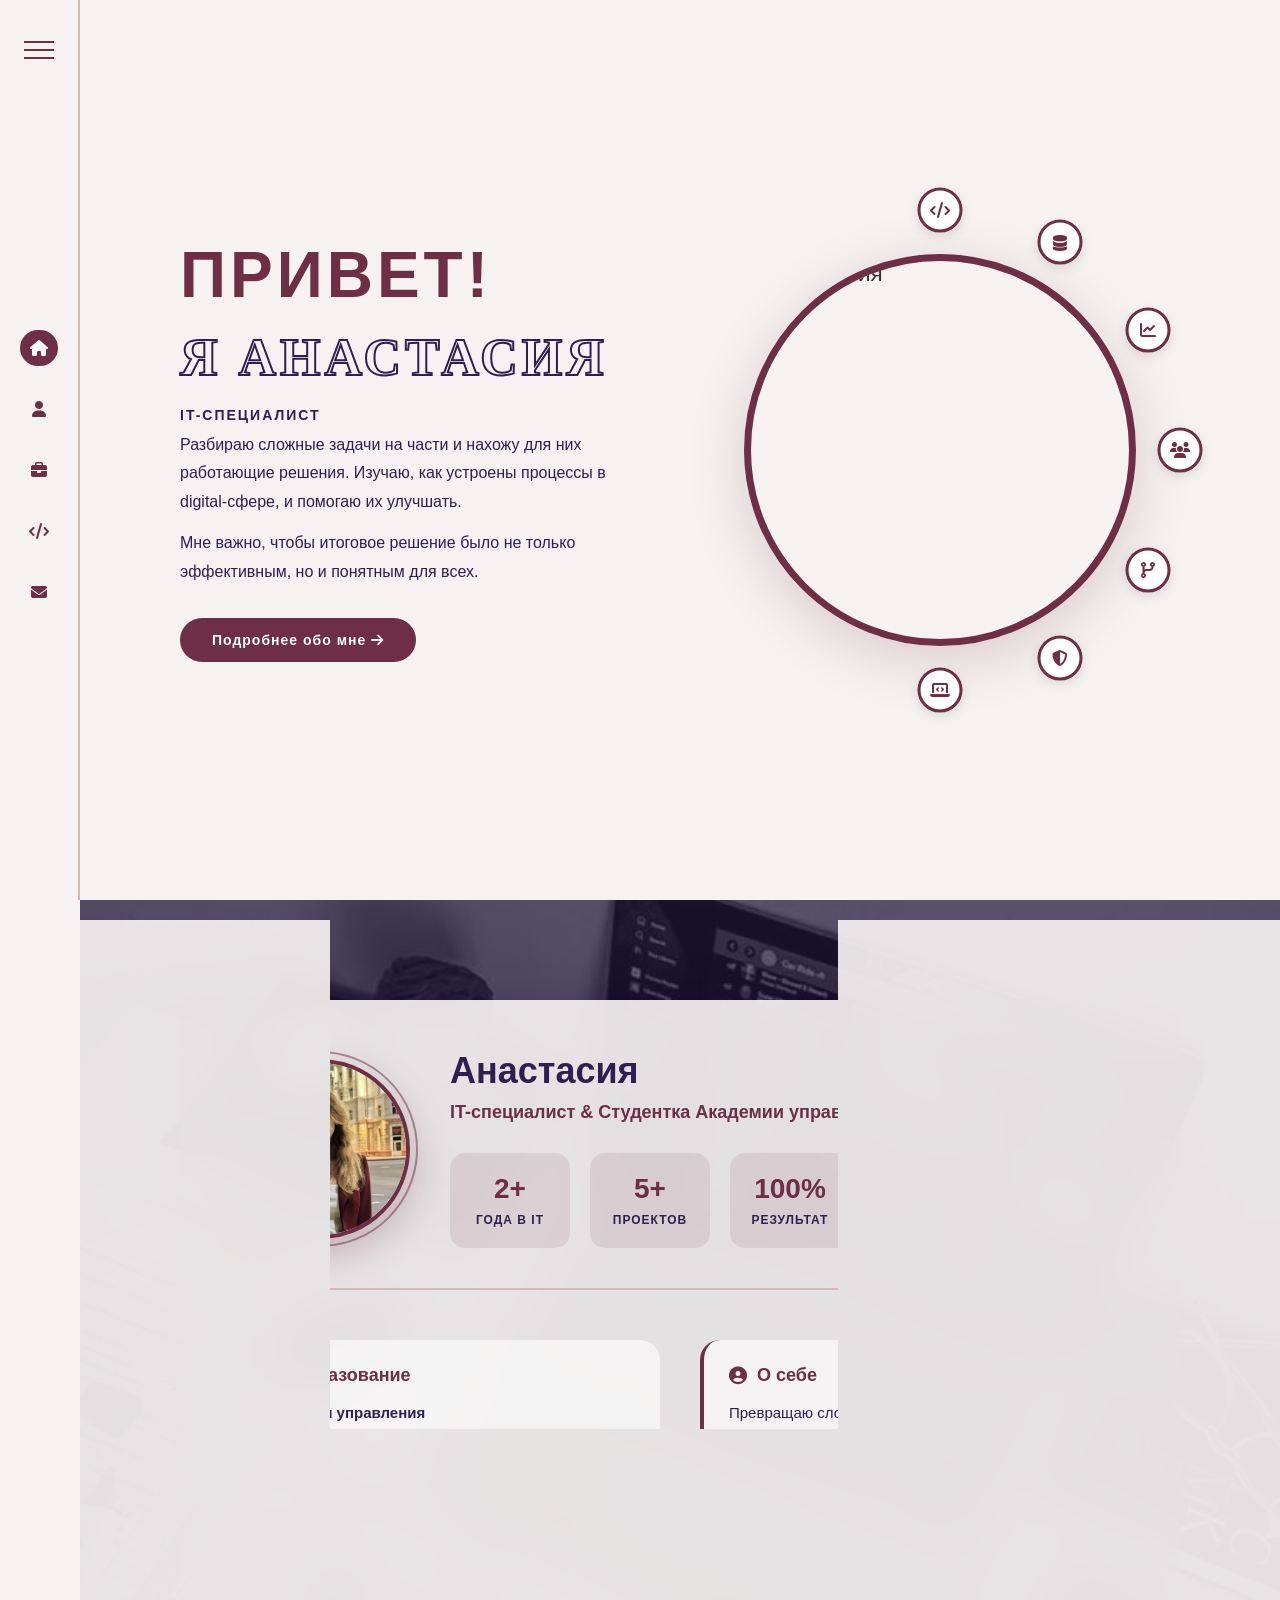
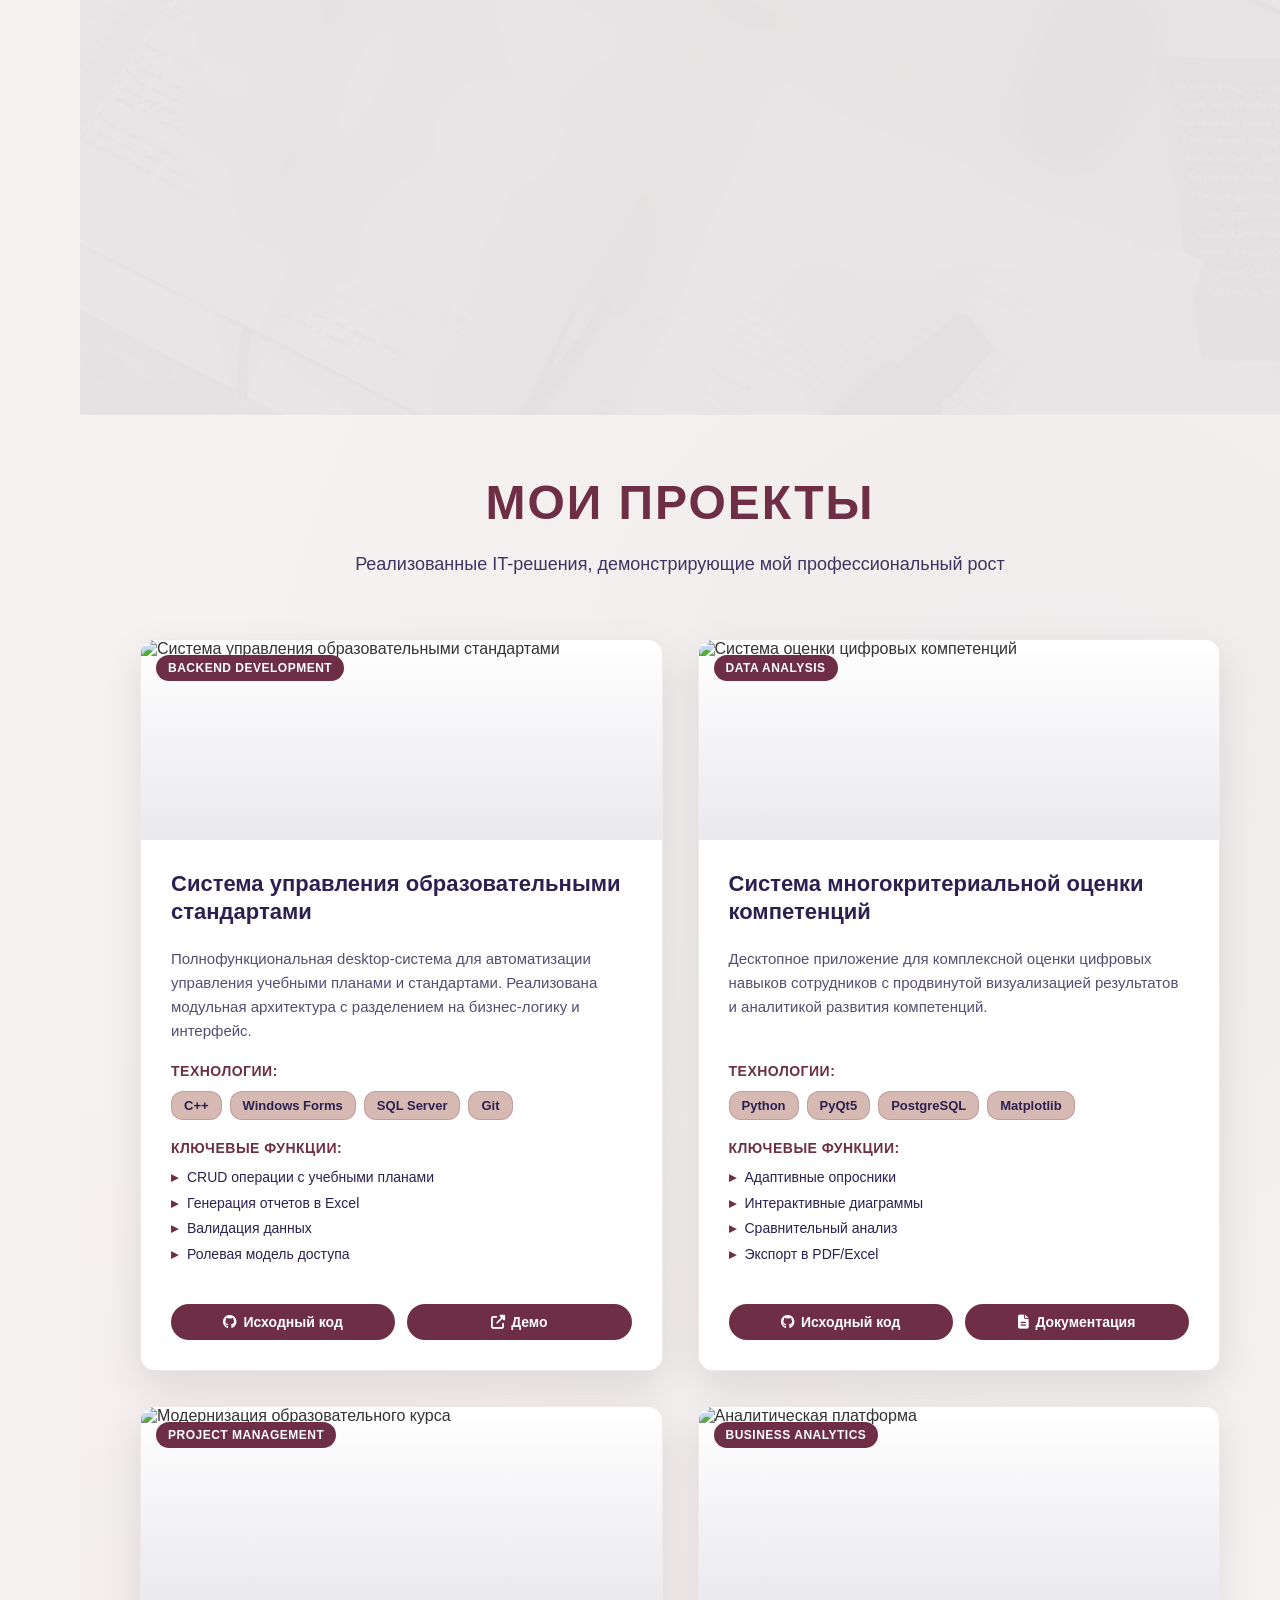
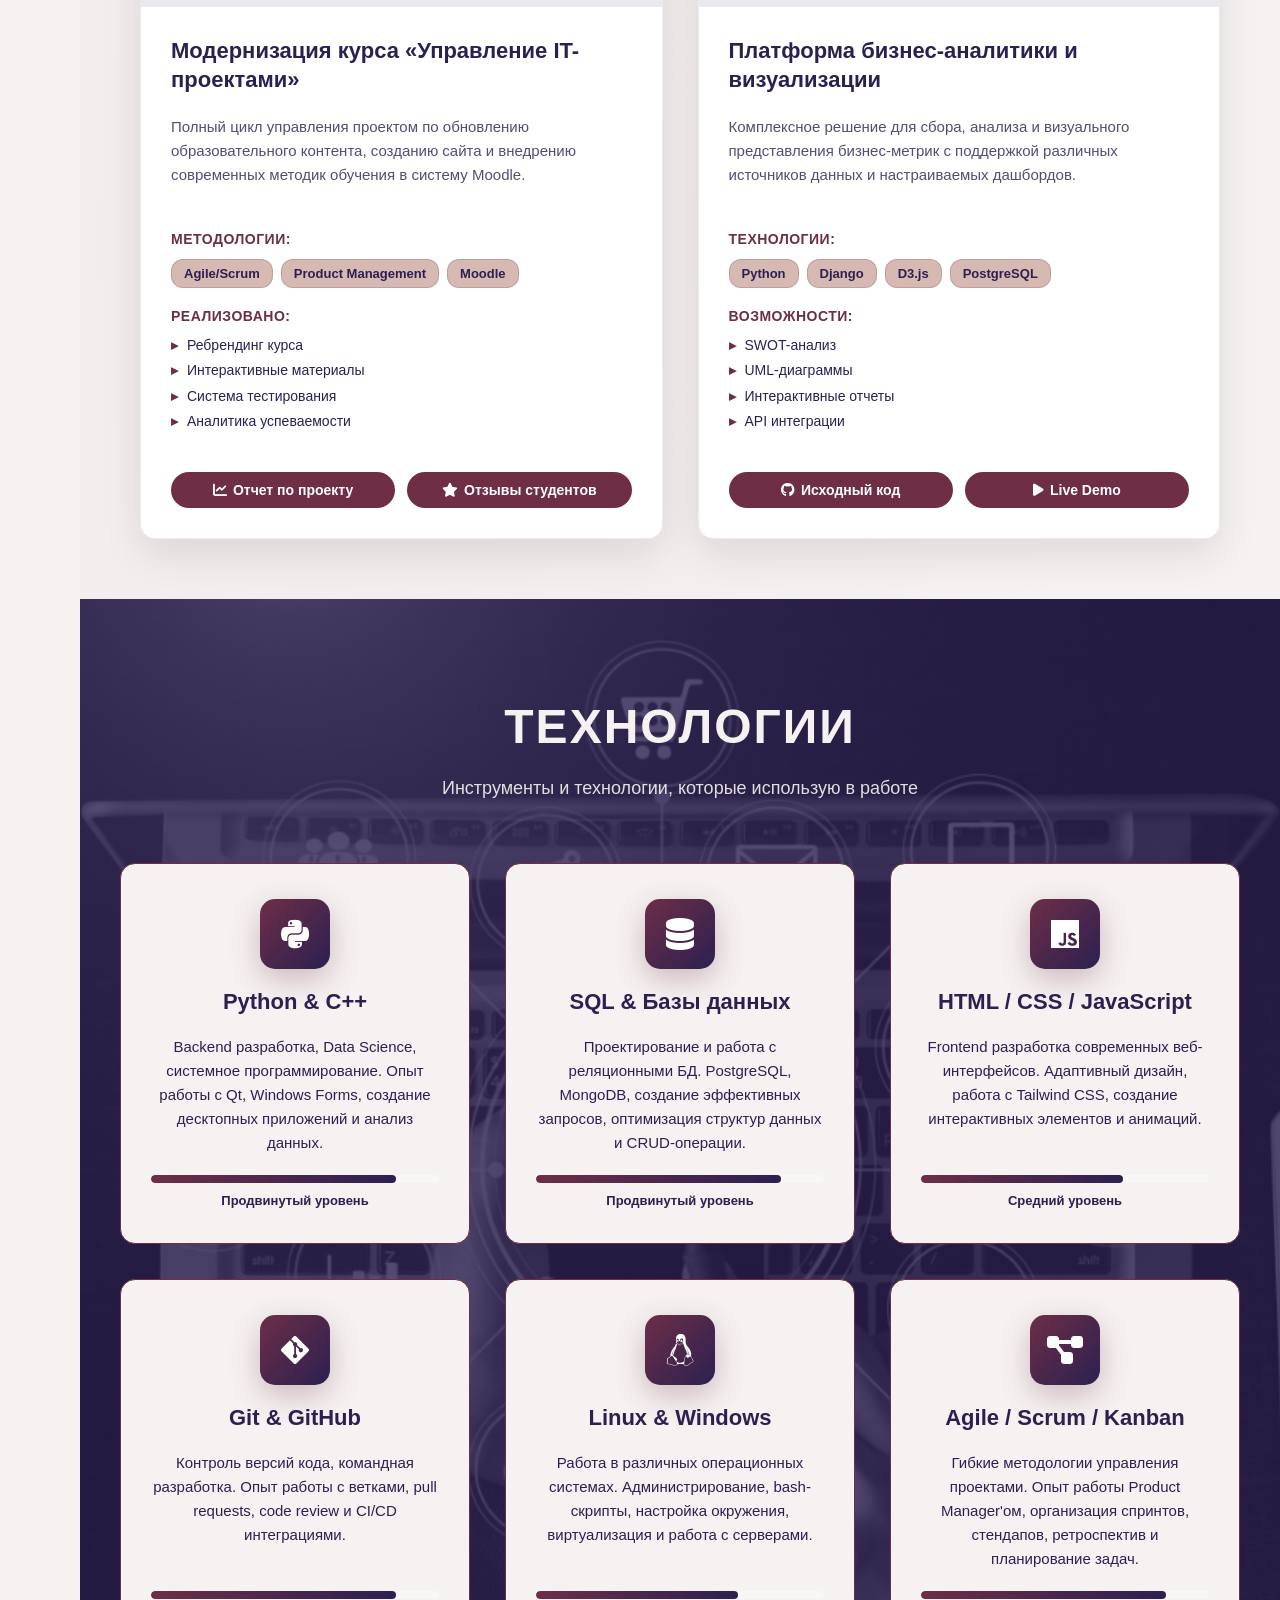
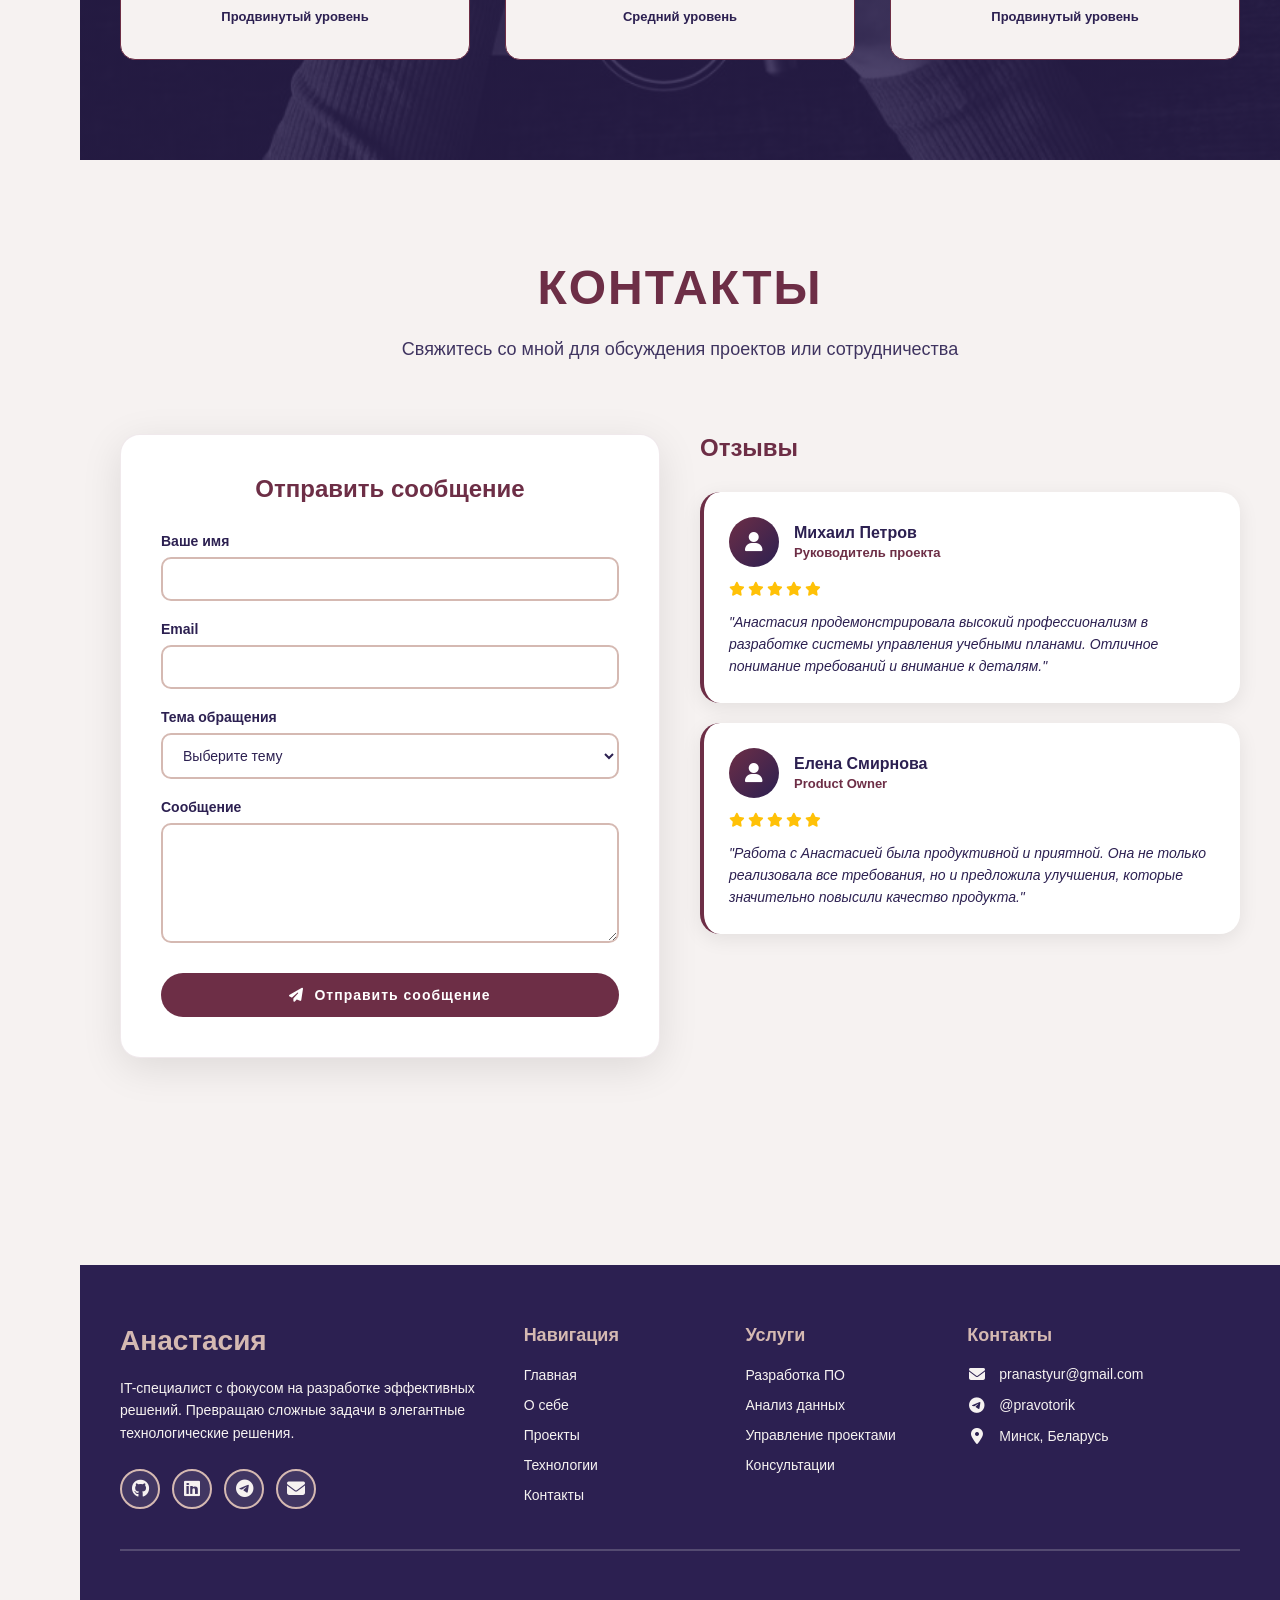
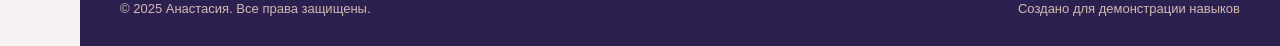
==== commit 6cf99b5f: "Add files via upload" ====
--- a/index.html
+++ b/index.html
@@ -1,392 +1,861 @@
 <!DOCTYPE html>
 <html lang="ru">
-<head>
-    <meta charset="UTF-8">
-    <meta name="viewport" content="width=device-width, initial-scale=1.0">
+  <head>
+    <meta charset="UTF-8" />
+    <meta name="viewport" content="width=device-width, initial-scale=1.0" />
     <title>Анастасия - IT-специалист</title>
-    
-    <!-- Google Fonts -->
-    <link rel="preconnect" href="https://fonts.googleapis.com">
-    <link rel="preconnect" href="https://fonts.gstatic.com" crossorigin>
-    <link href="https://fonts.googleapis.com/css2?family=Montserrat:wght@300;400;500;600;700;800;900&family=Bebas+Neue&family=Open+Sans:wght@300;400;600;700&display=swap" rel="stylesheet">
-    
-    <!-- Font Awesome -->
-    <link rel="stylesheet" href="https://cdnjs.cloudflare.com/ajax/libs/font-awesome/6.4.0/css/all.min.css">
-    
-    <!-- Custom CSS -->
-    <link rel="stylesheet" href="styles.css">
-</head>
-<body>
-    <!-- Progress Bar -->
+    <link rel="preconnect" href="https://fonts.googleapis.com" />
+    <link rel="preconnect" href="https://fonts.gstatic.com" crossorigin />
+    <link
+      href="https://fonts.googleapis.com/css2?family=Bebas+Neue&family=Montserrat:wght@300;400;500;600;700;800;900&display=swap"
+      rel="stylesheet"
+    />
+    <link
+      rel="stylesheet"
+      href="https://cdnjs.cloudflare.com/ajax/libs/font-awesome/6.4.0/css/all.min.css"
+    />
+    <link rel="stylesheet" href="styles.css" />
+  </head>
+
+  <body>
+    <!-- Progress scroll bar -->
     <div class="progress-scroll"></div>
 
-    <!-- Left Sidebar Navigation -->
-    <aside class="left-sidebar" id="leftSidebar">
-        <div class="sidebar-toggle" id="leftToggle">
-            <span class="toggle-line"></span>
-            <span class="toggle-line"></span>
-            <span class="toggle-line"></span>
-        </div>
-        
-        <nav class="icon-menu">
-            <a href="#home" class="icon-nav-item active">
-                <i class="fas fa-home"></i>
-                <span class="nav-text">Главная</span>
-            </a>
-            <a href="#about" class="icon-nav-item">
-                <i class="fas fa-user"></i>
-                <span class="nav-text">Обо мне</span>
-            </a>
-            <a href="#achievements" class="icon-nav-item">
-                <i class="fas fa-trophy"></i>
-                <span class="nav-text">Достижения</span>
-            </a>
-            <a href="#technologies" class="icon-nav-item">
-                <i class="fas fa-code"></i>
-                <span class="nav-text">Технологии</span>
-            </a>
-            <a href="#" class="icon-nav-item">
-                <i class="fas fa-briefcase"></i>
-                <span class="nav-text">Портфолио</span>
-            </a>
-            <a href="#" class="icon-nav-item">
-                <i class="fas fa-envelope"></i>
-                <span class="nav-text">Контакты</span>
-            </a>
-        </nav>
-    </aside>
-
-    <!-- Home Page -->
+    <!-- Burger Menu Toggle (Mobile Only) -->
+    <div class="burger-toggle" id="burgerToggle">
+      <span class="burger-line"></span>
+      <span class="burger-line"></span>
+      <span class="burger-line"></span>
+    </div>
+
+    <!-- Burger Menu Overlay -->
+    <div class="burger-overlay" id="burgerOverlay"></div>
+
+    <!-- Burger Menu (Mobile) -->
+    <nav class="burger-menu" id="burgerMenu">
+      <div class="burger-nav">
+        <a href="#home" class="burger-nav-item active">
+          <i class="fas fa-home"></i>
+          <span>Главная</span>
+        </a>
+        <a href="#about" class="burger-nav-item">
+          <i class="fas fa-user"></i>
+          <span>О себе</span>
+        </a>
+        <a href="#projects" class="burger-nav-item">
+          <i class="fas fa-briefcase"></i>
+          <span>Проекты</span>
+        </a>
+        <a href="#technologies" class="burger-nav-item">
+          <i class="fas fa-code"></i>
+          <span>Технологии</span>
+        </a>
+        <a href="#contact" class="burger-nav-item">
+          <i class="fas fa-envelope"></i>
+          <span>Контакты</span>
+        </a>
+      </div>
+    </nav>
+
+    <!-- Left Sidebar -->
+    <nav class="left-sidebar" id="leftSidebar">
+      <div class="sidebar-toggle" id="leftToggle">
+        <span class="toggle-line"></span>
+        <span class="toggle-line"></span>
+        <span class="toggle-line"></span>
+      </div>
+      <div class="icon-menu">
+        <a href="#home" class="icon-nav-item active" data-testid="nav-home">
+          <i class="fas fa-home"></i>
+          <span class="nav-text">Главная</span>
+        </a>
+        <a href="#about" class="icon-nav-item" data-testid="nav-about">
+          <i class="fas fa-user"></i>
+          <span class="nav-text">О себе</span>
+        </a>
+        <a href="#projects" class="icon-nav-item" data-testid="nav-projects">
+          <i class="fas fa-briefcase"></i>
+          <span class="nav-text">Проекты</span>
+        </a>
+        <a
+          href="#technologies"
+          class="icon-nav-item"
+          data-testid="nav-technologies"
+        >
+          <i class="fas fa-code"></i>
+          <span class="nav-text">Технологии</span>
+        </a>
+        <a href="#contact" class="icon-nav-item" data-testid="nav-contact">
+          <i class="fas fa-envelope"></i>
+          <span class="nav-text">Контакты</span>
+        </a>
+      </div>
+    </nav>
+
+    <!-- Home Section -->
     <section class="home-page" id="home">
-        <div class="home-container">
-            <div class="home-left">
-                <div class="home-content">
-                    <h1 class="home-title">ПРИВЕТ!</h1>
-                    <h2 class="home-name">
-                        <span class="outlined-name">Я АНАСТАСИЯ</span>
-                    </h2>
-                    <div class="home-roles">
-                        <p>IT-СПЕЦИАЛИСТ</p>
-                    </div>
-                    <div class="home-description">
-                        <p>Разбираю сложные задачи на части и нахожу для них работающие решения. Изучаю, как устроены процессы в digital-сфере, и помогаю их улучшать.</p>
-                        <p>Мне важно, чтобы итоговое решение было не только эффективным, но и понятным для всех.</p>
-                    </div>
-                    <div class="home-divider"></div>
-                    <a href="#about" class="btn-primary">Подробнее обо мне 🠖</a>
-                </div>
-            </div>
-            
-            <div class="home-right">
-                <div class="photo-nav-container">
-                    <!-- Background decoration -->
-                    <svg class="arc-svg" viewBox="0 0 400 400">
-                        <path class="arc-path" d="M 200,50 A 150,150 0 0,1 350,200" 
-                              fill="none" stroke="#6d2e46ff" stroke-width="2"/>
-                    </svg>
-                    
-                    <!-- Photo -->
-                    <div class="profile-photo-wrapper">
-                        <img src="img/me.jpg" alt="Анастасия" class="profile-photo">
-                    </div>
-                    
-                    <!-- Icons on arc -->
-                    <div class="arc-icons" id="arcIcons"></div>
-                </div>
-            </div>
-        </div>
+      <div class="home-container">
+        <div class="home-left">
+          <div class="home-content">
+            <h1 class="home-title">ПРИВЕТ!</h1>
+            <h2 class="home-name">
+              <span class="outlined-name">Я АНАСТАСИЯ</span>
+            </h2>
+            <div class="home-roles">
+              <p>IT-СПЕЦИАЛИСТ</p>
+            </div>
+            <div class="home-description">
+              <p>
+                Разбираю сложные задачи на части и нахожу для них работающие
+                решения. Изучаю, как устроены процессы в digital-сфере, и
+                помогаю их улучшать.
+              </p>
+              <p>
+                Мне важно, чтобы итоговое решение было не только эффективным, но
+                и понятным для всех.
+              </p>
+            </div>
+            <a href="#about" class="btn-primary" data-testid="learn-more-btn"
+              >Подробнее обо мне <i class="fas fa-arrow-right"></i
+            ></a>
+          </div>
+        </div>
+        <div class="home-right">
+          <div class="photo-nav-container">
+            <div class="profile-photo-wrapper">
+              <img
+                src="img/me.jpg"
+                alt="Анастасия"
+                class="profile-photo"
+                data-testid="profile-photo"
+              />
+            </div>
+            <div class="arc-icons" id="arcIcons"></div>
+          </div>
+        </div>
+      </div>
     </section>
 
-    <!-- About Me Section -->
-    <section class="about-section" id="about">
-        <div class="about-container">
-            <h2 class="section-title">Обо мне</h2>
-            
-            <div class="about-card">
-                <div class="about-photo-section">
-                    <div class="about-photo-wrapper">
-                        <img src="img/me2.jpg" alt="Анастасия" class="about-photo">
-                        <div class="photo-decoration"></div>
-                    </div>
-                </div>
-                
-                <div class="about-content-section">
-                    <div class="about-text">
-                        <h3 class="about-subtitle">Студентка Академии управления</h3>
-                        <p class="about-intro">Я учусь на специальности «Управление информационными ресурсами» в Академии управления и активно развиваюсь в IT-сфере. Мой подход сочетает технические навыки с аналитическим мышлением, что позволяет мне создавать эффективные решения для сложных задач.</p>
-                        
-                        <div class="academy-learnings">
-                            <h4><i class="fas fa-graduation-cap"></i> Что я освоила в Академии:</h4>
-                            <ul class="learning-list">
-                                <li>Управление IT-проектами по методологиям Agile, Scrum, Kanban</li>
-                                <li>Системный анализ и проектирование информационных систем</li>
-                                <li>Работа с базами данных и SQL</li>
-                                <li>Разработка программного обеспечения на C++ и Python</li>
-                                <li>Анализ бизнес-процессов и их оптимизация</li>
-                                <li>UML/BPMN моделирование и создание технической документации</li>
-                            </ul>
-                        </div>
-                    </div>
-                    
-                    <div class="about-stats">
-                        <div class="stat-item">
-                            <div class="stat-number" data-target="2">2+</div>
-                            <div class="stat-label">года в IT</div>
-                        </div>
-                        <div class="stat-item">
-                            <div class="stat-number" data-target="5">5+</div>
-                            <div class="stat-label">завершенных проектов</div>
-                        </div>
-                        <div class="stat-item">
-                            <div class="stat-number" data-target="100">100%</div>
-                            <div class="stat-label">результативность</div>
-                        </div>
-                    </div>
-                </div>
-            </div>
-        </div>
+    <!-- About Section -->
+    <section class="profile-section" id="about">
+      <div class="profile-container">
+        <div class="profile-card">
+          <div class="profile-header">
+            <div class="profile-avatar">
+              <img
+                src="img/me2.jpg"
+                alt="Анастасия"
+                class="avatar-image"
+                data-testid="about-avatar"
+              />
+              <div class="avatar-frame"></div>
+            </div>
+            <div class="profile-main-info">
+              <h3 class="profile-name">Анастасия</h3>
+              <p class="profile-title">
+                IT-специалист & Студентка Академии управления
+              </p>
+              <div class="profile-stats">
+                <div class="stat-item">
+                  <span class="stat-number">2+</span>
+                  <span class="stat-label">года в IT</span>
+                </div>
+                <div class="stat-item">
+                  <span class="stat-number">5+</span>
+                  <span class="stat-label">проектов</span>
+                </div>
+                <div class="stat-item">
+                  <span class="stat-number">100%</span>
+                  <span class="stat-label">результат</span>
+                </div>
+              </div>
+            </div>
+          </div>
+
+          <div class="profile-content">
+            <div class="info-column">
+              <div class="info-block">
+                <h4><i class="fas fa-graduation-cap"></i> Образование</h4>
+                <div class="info-text">
+                  <p><strong>Академия управления</strong></p>
+                  <p>Институт управленческих кадров</p>
+                  <p>Специальность: «Управление информационными ресурсами»</p>
+                  <p>Годы обучения: 2023-2027</p>
+                </div>
+              </div>
+
+              <div class="info-block">
+                <h4><i class="fas fa-laptop-code"></i> Освоенные дисциплины</h4>
+                <div class="skills-grid">
+                  <span class="skill-tag"
+                    >Алгоритмизация и программирование</span
+                  >
+                  <span class="skill-tag">Компьютерные сети</span>
+                  <span class="skill-tag">Операционые системы</span>
+                  <span class="skill-tag">Системы баз данных</span>
+                  <span class="skill-tag">Дискретная математика</span>
+                  <span class="skill-tag"
+                    >Администрирование информационных систем</span
+                  >
+                  <span class="skill-tag">Управление IT-проектами</span>
+                  <span class="skill-tag">Гибкие методологии</span>
+                </div>
+              </div>
+            </div>
+
+            <div class="info-column">
+              <div class="info-block">
+                <h4><i class="fas fa-user-circle"></i> О себе</h4>
+                <div class="info-text">
+                  <p>
+                    Превращаю сложные задачи в элегантные IT-решения. Соединяю
+                    техническую экспертизу с пониманием бизнес-процессов.
+                  </p>
+                  <p>
+                    Верю, что технологии должны служить людям, а не усложнять их
+                    жизнь. Создаю не просто работающий код, а решения, которые
+                    действительно помогают.
+                  </p>
+                </div>
+              </div>
+
+              <div class="info-block">
+                <h4><i class="fas fa-target"></i> Направления</h4>
+                <div class="interests-list">
+                  <div class="interest-item">
+                    <i class="fas fa-code"></i>
+                    <span>Разработка ПО</span>
+                  </div>
+                  <div class="interest-item">
+                    <i class="fas fa-chart-bar"></i>
+                    <span>Анализ данных</span>
+                  </div>
+                  <div class="interest-item">
+                    <i class="fas fa-project-diagram"></i>
+                    <span>Управление проектами</span>
+                  </div>
+                  <div class="interest-item">
+                    <i class="fas fa-robot"></i>
+                    <span>Искусственный интеллект</span>
+                  </div>
+                </div>
+              </div>
+            </div>
+          </div>
+        </div>
+      </div>
     </section>
 
-    <!-- Achievements Section -->
-    <section class="achievements-section" id="achievements">
-        <div class="achievements-container">
-            <div class="achievements-header">
-                <h2 class="section-title">Мои достижения</h2>
-                <p class="section-subtitle">Проекты и навыки, которые я развиваю в IT-сфере</p>
-            </div>
-            
-            <div class="achievements-grid">
-                <!-- Project Card 1 -->
-                <div class="project-card">
-                    <div class="project-corner"></div>
-                    <div class="project-image">
-                        <img src="img/ach_c.jpg" alt="C++ Development">
-                        <div class="project-overlay"></div>
-                        <span class="project-badge">Программирование</span>
-                    </div>
-                    <div class="project-content">
-                        <h3>Разработка на C++</h3>
-                        <p>Разработчик полного цикла учебного проекта "Система управления образовательными стандартами" на C++/Windows Forms. Реализация модуля работы с БД, SQL-запросы, CRUD-операции.</p>
-                        <div class="project-tags">
-                            <span class="tag">C++</span>
-                            <span class="tag">Windows Forms</span>
-                            <span class="tag">SQL</span>
-                            <span class="tag">GitHub</span>
-                        </div>
-                        <a href="#" class="project-link">Подробнее<span class="arrow">→</span></a>
-                    </div>
-                </div>
-                
-                <!-- Project Card 2 -->
-                <div class="project-card">
-                    <div class="project-corner"></div>
-                    <div class="project-image">
-                        <img src="img/ach_py.jpg" alt="Python Development">
-                        <div class="project-overlay"></div>
-                        <span class="project-badge">Программирование</span>
-                    </div>
-                    <div class="project-content">
-                        <h3>Python разработка</h3>
-                        <p>Разработка десктопного приложения на Python/Qt для многокритериальной оценки цифровых компетенций. Проектирование БД в Erwin, внедрение модуля визуализации результатов с диаграммами.</p>
-                        <div class="project-tags">
-                            <span class="tag">Python</span>
-                            <span class="tag">Qt</span>
-                            <span class="tag">Erwin</span>
-                            <span class="tag">Data Visualization</span>
-                        </div>
-                        <a href="#" class="project-link">Подробнее<span class="arrow">→</span></a>
-                    </div>
-                </div>
-                
-                <!-- Project Card 3 -->
-                <div class="project-card">
-                    <div class="project-corner"></div>
-                    <div class="project-image">
-                        <img src="img/ach_manage.jpg" alt="Project Management">
-                        <div class="project-overlay"></div>
-                        <span class="project-badge">Управление</span>
-                    </div>
-                    <div class="project-content">
-                        <h3>Управление IT-проектами</h3>
-                        <p>Product Manager модернизации курса «Управление IT-проектами» в Moodle. Управление полным жизненным циклом проекта, координация команды по методологиям Agile, проведение встреч.</p>
-                        <div class="project-tags">
-                            <span class="tag">Agile</span>
-                            <span class="tag">Scrum</span>
-                            <span class="tag">Product Management</span>
-                            <span class="tag">Moodle</span>
-                        </div>
-                        <a href="#" class="project-link">Подробнее<span class="arrow">→</span></a>
-                    </div>
-                </div>
-                
-                <!-- Project Card 4 -->
-                <div class="project-card">
-                    <div class="project-corner"></div>
-                    <div class="project-image">
-                        <img src="https://images.unsplash.com/photo-1551288049-bebda4e38f71?ixlib=rb-4.0.3&ixid=M3wxMjA3fDB8MHxwaG90by1wYWdlfHx8fGVufDB8fHx8fA%3D%3D&auto=format&fit=crop&w=1000&q=80" alt="Data Analysis">
-                        <div class="project-overlay"></div>
-                        <span class="project-badge">Аналитика</span>
-                    </div>
-                    <div class="project-content">
-                        <h3>Анализ данных и визуализация</h3>
-                        <p>Анализ и проектирование систем: SWOT, системный и ситуационный анализ, сбор требований, написание ТЗ. Владение UML/BPMN, моделирование в Draw.io, Ramus. Создание отчетов и визуализаций.</p>
-                        <div class="project-tags">
-                            <span class="tag">SWOT</span>
-                            <span class="tag">UML/BPMN</span>
-                            <span class="tag">Draw.io</span>
-                            <span class="tag">Ramus</span>
-                        </div>
-                        <a href="#" class="project-link">Подробнее<span class="arrow">→</span></a>
-                    </div>
-                </div>
-                
-                <!-- Project Card 5 -->
-                <div class="project-card">
-                    <div class="project-corner"></div>
-                    <div class="project-image">
-                        <img src="https://images.unsplash.com/photo-1460925895917-afdab827c52f?ixlib=rb-4.0.3&ixid=M3wxMjA3fDB8MHxwaG90by1wYWdlfHx8fGVufDB8fHx8fA%3D%3D&auto=format&fit=crop&w=1000&q=80" alt="Business Optimization">
-                        <div class="project-overlay"></div>
-                        <span class="project-badge">Оптимизация</span>
-                    </div>
-                    <div class="project-content">
-                        <h3>Оптимизация бизнес-процессов</h3>
-                        <p>Автоматизация процессов оценки компетенций и управления учебной документацией. Снижение времени проведения оценки на 60%, повышение точности расчетов.</p>
-                        <div class="project-tags">
-                            <span class="tag">Process Automation</span>
-                            <span class="tag">Efficiency</span>
-                            <span class="tag">Optimization</span>
-                        </div>
-                        <a href="#" class="project-link">Подробнее<span class="arrow">→</span></a>
-                    </div>
-                </div>
-                
-                <!-- Project Card 6 -->
-                <div class="project-card">
-                    <div class="project-corner"></div>
-                    <div class="project-image">
-                        <img src="https://images.unsplash.com/photo-1547658719-da2b51169166?ixlib=rb-4.0.3&ixid=M3wxMjA3fDB8MHxwaG90by1wYWdlfHx8fGVufDB8fHx8fA%3D%3D&auto=format&fit=crop&w=1000&q=80" alt="Web Development">
-                        <div class="project-overlay"></div>
-                        <span class="project-badge">Веб-разработка</span>
-                    </div>
-                    <div class="project-content">
-                        <h3>Веб-разработка и дизайн</h3>
-                        <p>Веб-разработка: HTML, CSS, JavaScript. Работа с системами контроля версий GitHub. Создание презентаций и отчетов в PowerPoint, Canva. Опыт выступлений перед заказчиками с презентацией.</p>
-                        <div class="project-tags">
-                            <span class="tag">HTML/CSS</span>
-                            <span class="tag">JavaScript</span>
-                            <span class="tag">GitHub</span>
-                            <span class="tag">Presentations</span>
-                        </div>
-                        <a href="#" class="project-link">Подробнее<span class="arrow">→</span></a>
-                    </div>
-                </div>
-            </div>
-        </div>
+    <!-- Projects Section -->
+    <section class="projects-section" id="projects">
+      <div class="projects-container">
+        <div class="projects-header">
+          <h2 class="section-title">МОИ ПРОЕКТЫ</h2>
+          <p class="section-subtitle">
+            Реализованные IT-решения, демонстрирующие мой профессиональный рост
+          </p>
+        </div>
+
+        <div class="projects-grid">
+          <!-- Project 1 -->
+          <div class="project-item">
+            <div class="project-image">
+              <img
+                src="img/ach_c.jpg"
+                alt="Система управления образовательными стандартами"
+                data-testid="project-1-img"
+              />
+              <div class="project-overlay"></div>
+              <span class="project-category">Backend Development</span>
+            </div>
+            <div class="project-info">
+              <h3 class="project-title">
+                Система управления образовательными стандартами
+              </h3>
+              <p class="project-description">
+                Полнофункциональная desktop-система для автоматизации управления
+                учебными планами и стандартами. Реализована модульная
+                архитектура с разделением на бизнес-логику и интерфейс.
+              </p>
+              <div class="project-details">
+                <div class="project-tech">
+                  <h4>Технологии:</h4>
+                  <div class="tech-tags">
+                    <span class="tech-tag">C++</span>
+                    <span class="tech-tag">Windows Forms</span>
+                    <span class="tech-tag">SQL Server</span>
+                    <span class="tech-tag">Git</span>
+                  </div>
+                </div>
+                <div class="project-features">
+                  <h4>Ключевые функции:</h4>
+                  <ul class="features-list">
+                    <li>CRUD операции с учебными планами</li>
+                    <li>Генерация отчетов в Excel</li>
+                    <li>Валидация данных</li>
+                    <li>Ролевая модель доступа</li>
+                  </ul>
+                </div>
+              </div>
+              <div class="project-links">
+                <a href="https://github.com/Pravotorik/EdProgs" class="project-link" data-testid="project-1-code" target="_blank" rel="noopener noreferrer">
+                  <i class="fab fa-github"></i> Исходный код
+                </a>
+                <a href="https://docs.google.com/presentation/d/1iPLV_wcp0j43TkUeL_miTrjQqCRAtCQi/edit?usp=sharing&ouid=117420281675630772141&rtpof=true&sd=true" class="project-link" data-testid="project-1-demo" target="_blank" rel="noopener noreferrer">
+                  <i class="fas fa-external-link-alt"></i> Демо
+                </a>
+              </div>
+            </div>
+          </div>
+
+          <!-- Project 2 -->
+          <div class="project-item">
+            <div class="project-image">
+              <img
+                src="img/ach_py.jpg"
+                alt="Система оценки цифровых компетенций"
+                data-testid="project-2-img"
+              />
+              <div class="project-overlay"></div>
+              <span class="project-category">Data Analysis</span>
+            </div>
+            <div class="project-info">
+              <h3 class="project-title">
+                Система многокритериальной оценки компетенций
+              </h3>
+              <p class="project-description">
+                Десктопное приложение для комплексной оценки цифровых навыков
+                сотрудников с продвинутой визуализацией результатов и аналитикой
+                развития компетенций.
+              </p>
+              <div class="project-details">
+                <div class="project-tech">
+                  <h4>Технологии:</h4>
+                  <div class="tech-tags">
+                    <span class="tech-tag">Python</span>
+                    <span class="tech-tag">PyQt5</span>
+                    <span class="tech-tag">PostgreSQL</span>
+                    <span class="tech-tag">Matplotlib</span>
+                  </div>
+                </div>
+                <div class="project-features">
+                  <h4>Ключевые функции:</h4>
+                  <ul class="features-list">
+                    <li>Адаптивные опросники</li>
+                    <li>Интерактивные диаграммы</li>
+                    <li>Сравнительный анализ</li>
+                    <li>Экспорт в PDF/Excel</li>
+                  </ul>
+                </div>
+              </div>
+              <div class="project-links">
+                <a href="https://github.com/Pravotorik/eCompetence" class="project-link" data-testid="project-2-code" target="_blank" rel="noopener noreferrer">
+                  <i class="fab fa-github"></i> Исходный код
+                </a>
+                <a href="https://docs.google.com/document/d/1DCxUFkhQutp90GdDT_H24OpgTaeiATp6_Bd1nG_Vbzw/edit?usp=sharing" class="project-link" data-testid="project-2-docs" target="_blank" rel="noopener noreferrer">
+                  <i class="fas fa-file-alt"></i> Документация
+                </a>
+              </div>
+            </div>
+          </div>
+
+          <!-- Project 3 -->
+          <div class="project-item">
+            <div class="project-image">
+              <img
+                src="img/ach_manage.jpg"
+                alt="Модернизация образовательного курса"
+                data-testid="project-3-img"
+              />
+              <div class="project-overlay"></div>
+              <span class="project-category">Project Management</span>
+            </div>
+            <div class="project-info">
+              <h3 class="project-title">
+                Модернизация курса «Управление IT-проектами»
+              </h3>
+              <p class="project-description">
+                Полный цикл управления проектом по обновлению образовательного
+                контента, созданию сайта и внедрению современных методик
+                обучения в систему Moodle.
+              </p>
+              <div class="project-details">
+                <div class="project-tech">
+                  <h4>Методологии:</h4>
+                  <div class="tech-tags">
+                    <span class="tech-tag">Agile/Scrum</span>
+                    <span class="tech-tag">Product Management</span>
+                    <span class="tech-tag">Moodle</span>
+                  </div>
+                </div>
+                <div class="project-features">
+                  <h4>Реализовано:</h4>
+                  <ul class="features-list">
+                    <li>Ребрендинг курса</li>
+                    <li>Интерактивные материалы</li>
+                    <li>Система тестирования</li>
+                    <li>Аналитика успеваемости</li>
+                  </ul>
+                </div>
+              </div>
+              <div class="project-links">
+                <a href="https://docs.google.com/presentation/d/1P8dtbsT293YoZ7pt3l-RQsRH0r9sTKGT/edit?usp=sharing&ouid=117420281675630772141&rtpof=true&sd=true" class="project-link" data-testid="project-3-report" target="_blank" rel="noopener noreferrer">
+                  <i class="fas fa-chart-line"></i> Отчет по проекту
+                </a>
+                <a
+                  href="https://docs.google.com/document/d/1D9TTrdTSJrHgNYFC2axCmx5y77J725UYxaKCr3wJxkY/edit?usp=sharing"
+                  class="project-link"
+                  data-testid="project-3-reviews" target="_blank" rel="noopener noreferrer">
+                  <i class="fas fa-star"></i> Отзывы студентов
+                </a>
+              </div>
+            </div>
+          </div>
+
+          <!-- Project 4 -->
+          <div class="project-item">
+            <div class="project-image">
+              <img
+                src="https://images.unsplash.com/photo-1551288049-bebda4e38f71?ixlib=rb-4.0.3&ixid=M3wxMjA3fDB8MHxwaG90by1wYWdlfHx8fGVufDB8fHx8fA%3D%3D&auto=format&fit=crop&w=1000&q=80"
+                alt="Аналитическая платформа"
+                data-testid="project-4-img"
+              />
+              <div class="project-overlay"></div>
+              <span class="project-category">Business Analytics</span>
+            </div>
+            <div class="project-info">
+              <h3 class="project-title">
+                Платформа бизнес-аналитики и визуализации
+              </h3>
+              <p class="project-description">
+                Комплексное решение для сбора, анализа и визуального
+                представления бизнес-метрик с поддержкой различных источников
+                данных и настраиваемых дашбордов.
+              </p>
+              <div class="project-details">
+                <div class="project-tech">
+                  <h4>Технологии:</h4>
+                  <div class="tech-tags">
+                    <span class="tech-tag">Python</span>
+                    <span class="tech-tag">Django</span>
+                    <span class="tech-tag">D3.js</span>
+                    <span class="tech-tag">PostgreSQL</span>
+                  </div>
+                </div>
+                <div class="project-features">
+                  <h4>Возможности:</h4>
+                  <ul class="features-list">
+                    <li>SWOT-анализ</li>
+                    <li>UML-диаграммы</li>
+                    <li>Интерактивные отчеты</li>
+                    <li>API интеграции</li>
+                  </ul>
+                </div>
+              </div>
+              <div class="project-links">
+                <a href="https://docs.google.com/spreadsheets/d/1hUGbeHn46ibXehNrRJk_CPfAbqJApf5D/edit?usp=sharing&ouid=117420281675630772141&rtpof=true&sd=true" class="project-link" data-testid="project-4-code" target="_blank" rel="noopener noreferrer">
+                  <i class="fab fa-github"></i> Исходный код
+                </a>
+                <a href="https://docs.google.com/spreadsheets/d/1W9BEHGnH19HKNw2lgM0lOII-29pjv9UZ/edit?usp=sharing&ouid=117420281675630772141&rtpof=true&sd=true" class="project-link" data-testid="project-4-demo"  target="_blank" rel="noopener noreferrer">
+                    <i class="fas fa-play"></i> Live Demo
+                </a>
+              </div>
+            </div>
+          </div>
+        </div>
+      </div>
     </section>
 
     <!-- Technologies Section -->
     <section class="technologies-section" id="technologies">
-        <div class="technologies-container">
-            <div class="technologies-header">
-                <h2 class="section-title">Технологии, которыми я владею</h2>
-                <p class="section-subtitle">Инструменты и технологии, которые использую в работе</p>
-            </div>
-            
-            <div class="technologies-grid">
-                <!-- Technology Card 1 -->
-                <div class="tech-card">
-                    <div class="tech-icon-wrapper">
-                        <i class="fab fa-python"></i>
-                    </div>
-                    <h3 class="tech-title">Python & C++</h3>
-                    <p class="tech-description">Backend разработка, Data Science, системное программирование. Опыт работы с Qt, Windows Forms, создание десктопных приложений и анализ данных.</p>
-                    <div class="tech-level">
-                        <div class="level-bar">
-                            <div class="level-fill" style="width: 85%"></div>
-                        </div>
-                        <span class="level-text">Продвинутый уровень</span>
-                    </div>
-                </div>
-                
-                <!-- Technology Card 2 -->
-                <div class="tech-card">
-                    <div class="tech-icon-wrapper">
-                        <i class="fas fa-database"></i>
-                    </div>
-                    <h3 class="tech-title">SQL & Базы данных</h3>
-                    <p class="tech-description">Проектирование и работа с реляционными БД. PostgreSQL, MongoDB, создание эффективных запросов, оптимизация структур данных и CRUD-операции.</p>
-                    <div class="tech-level">
-                        <div class="level-bar">
-                            <div class="level-fill" style="width: 80%"></div>
-                        </div>
-                        <span class="level-text">Продвинутый уровень</span>
-                    </div>
-                </div>
-                
-                <!-- Technology Card 3 -->
-                <div class="tech-card">
-                    <div class="tech-icon-wrapper">
-                        <i class="fab fa-html5"></i>
-                    </div>
-                    <h3 class="tech-title">HTML/CSS/JavaScript</h3>
-                    <p class="tech-description">Frontend разработка современных веб-интерфейсов. Адаптивный дизайн, работа с Tailwind CSS, создание интерактивных элементов и анимаций.</p>
-                    <div class="tech-level">
-                        <div class="level-bar">
-                            <div class="level-fill" style="width: 75%"></div>
-                        </div>
-                        <span class="level-text">Средний уровень</span>
-                    </div>
-                </div>
-                
-                <!-- Technology Card 4 -->
-                <div class="tech-card">
-                    <div class="tech-icon-wrapper">
-                        <i class="fab fa-github"></i>
-                    </div>
-                    <h3 class="tech-title">Git & GitHub</h3>
-                    <p class="tech-description">Контроль версий кода, командная разработка. Опыт работы с ветками, pull requests, code review и CI/CD интеграциями.</p>
-                    <div class="tech-level">
-                        <div class="level-bar">
-                            <div class="level-fill" style="width: 78%"></div>
-                        </div>
-                        <span class="level-text">Продвинутый уровень</span>
-                    </div>
-                </div>
-                
-                <!-- Technology Card 5 -->
-                <div class="tech-card">
-                    <div class="tech-icon-wrapper">
-                        <i class="fab fa-linux"></i>
-                    </div>
-                    <h3 class="tech-title">Linux & Windows</h3>
-                    <p class="tech-description">Работа в различных операционных системах. Администрирование, bash-скрипты, настройка окружения, виртуализация и работа с серверами.</p>
-                    <div class="tech-level">
-                        <div class="level-bar">
-                            <div class="level-fill" style="width: 70%"></div>
-                        </div>
-                        <span class="level-text">Средний уровень</span>
-                    </div>
-                </div>
-                
-                <!-- Technology Card 6 -->
-                <div class="tech-card">
-                    <div class="tech-icon-wrapper">
-                        <i class="fas fa-project-diagram"></i>
-                    </div>
-                    <h3 class="tech-title">Agile/Scrum/Kanban</h3>
-                    <p class="tech-description">Гибкие методологии управления проектами. Опыт работы Product Manager'ом, организация спринтов, стендапов, ретроспектив и планирование задач.</p>
-                    <div class="tech-level">
-                        <div class="level-bar">
-                            <div class="level-fill" style="width: 82%"></div>
-                        </div>
-                        <span class="level-text">Продвинутый уровень</span>
-                    </div>
-                </div>
-            </div>
-        </div>
+      <div class="technologies-container">
+        <div class="technologies-header">
+          <h2 class="section-title">ТЕХНОЛОГИИ</h2>
+          <p class="section-subtitle">
+            Инструменты и технологии, которые использую в работе
+          </p>
+        </div>
+
+        <div class="technologies-grid">
+          <!-- Tech 1 -->
+          <div class="tech-card">
+            <div class="tech-icon-wrapper">
+              <i class="fab fa-python"></i>
+            </div>
+            <h3 class="tech-title">Python & C++</h3>
+            <p class="tech-description">
+              Backend разработка, Data Science, системное программирование. Опыт
+              работы с Qt, Windows Forms, создание десктопных приложений и
+              анализ данных.
+            </p>
+            <div class="tech-level">
+              <div class="level-bar">
+                <div class="level-fill" style="width: 85%"></div>
+              </div>
+              <span class="level-text">Продвинутый уровень</span>
+            </div>
+          </div>
+
+          <!-- Tech 2 -->
+          <div class="tech-card">
+            <div class="tech-icon-wrapper">
+              <i class="fas fa-database"></i>
+            </div>
+            <h3 class="tech-title">SQL & Базы данных</h3>
+            <p class="tech-description">
+              Проектирование и работа с реляционными БД. PostgreSQL, MongoDB,
+              создание эффективных запросов, оптимизация структур данных и
+              CRUD-операции.
+            </p>
+            <div class="tech-level">
+              <div class="level-bar">
+                <div class="level-fill" style="width: 85%"></div>
+              </div>
+              <span class="level-text">Продвинутый уровень</span>
+            </div>
+          </div>
+
+          <!-- Tech 3 -->
+          <div class="tech-card">
+            <div class="tech-icon-wrapper">
+              <i class="fab fa-js"></i>
+            </div>
+            <h3 class="tech-title">HTML / CSS / JavaScript</h3>
+            <p class="tech-description">
+              Frontend разработка современных веб-интерфейсов. Адаптивный
+              дизайн, работа с Tailwind CSS, создание интерактивных элементов и
+              анимаций.
+            </p>
+            <div class="tech-level">
+              <div class="level-bar">
+                <div class="level-fill" style="width: 70%"></div>
+              </div>
+              <span class="level-text">Средний уровень</span>
+            </div>
+          </div>
+
+          <!-- Tech 4 -->
+          <div class="tech-card">
+            <div class="tech-icon-wrapper">
+              <i class="fab fa-git-alt"></i>
+            </div>
+            <h3 class="tech-title">Git & GitHub</h3>
+            <p class="tech-description">
+              Контроль версий кода, командная разработка. Опыт работы с ветками,
+              pull requests, code review и CI/CD интеграциями.
+            </p>
+            <div class="tech-level">
+              <div class="level-bar">
+                <div class="level-fill" style="width: 85%"></div>
+              </div>
+              <span class="level-text">Продвинутый уровень</span>
+            </div>
+          </div>
+
+          <!-- Tech 5 -->
+          <div class="tech-card">
+            <div class="tech-icon-wrapper">
+              <i class="fab fa-linux"></i>
+            </div>
+            <h3 class="tech-title">Linux & Windows</h3>
+            <p class="tech-description">
+              Работа в различных операционных системах. Администрирование,
+              bash-скрипты, настройка окружения, виртуализация и работа с
+              серверами.
+            </p>
+            <div class="tech-level">
+              <div class="level-bar">
+                <div class="level-fill" style="width: 70%"></div>
+              </div>
+              <span class="level-text">Средний уровень</span>
+            </div>
+          </div>
+
+          <!-- Tech 6 -->
+          <div class="tech-card">
+            <div class="tech-icon-wrapper">
+              <i class="fas fa-project-diagram"></i>
+            </div>
+            <h3 class="tech-title">Agile / Scrum / Kanban</h3>
+            <p class="tech-description">
+              Гибкие методологии управления проектами. Опыт работы Product
+              Manager'ом, организация спринтов, стендапов, ретроспектив и
+              планирование задач.
+            </p>
+            <div class="tech-level">
+              <div class="level-bar">
+                <div class="level-fill" style="width: 85%"></div>
+              </div>
+              <span class="level-text">Продвинутый уровень</span>
+            </div>
+          </div>
+        </div>
+      </div>
     </section>
 
-    <!-- JavaScript -->
+    <!-- Contact Section -->
+    <section class="contact-section" id="contact">
+      <div class="contact-container">
+        <div class="contact-header">
+          <h2 class="section-title">КОНТАКТЫ</h2>
+          <p class="section-subtitle">
+            Свяжитесь со мной для обсуждения проектов или сотрудничества
+          </p>
+        </div>
+
+        <div class="contact-content">
+          <!-- Contact Form -->
+          <div class="contact-form-wrapper">
+            <h3 class="form-title">Отправить сообщение</h3>
+            <form
+              class="contact-form"
+              id="contactForm"
+              data-testid="contact-form"
+            >
+              <div class="form-group">
+                <label for="name">Ваше имя</label>
+                <input
+                  type="text"
+                  id="name"
+                  name="name"
+                  required
+                  data-testid="contact-name"
+                />
+              </div>
+              <div class="form-group">
+                <label for="email">Email</label>
+                <input
+                  type="email"
+                  id="email"
+                  name="email"
+                  required
+                  data-testid="contact-email"
+                />
+              </div>
+              <div class="form-group">
+                <label for="subject">Тема обращения</label>
+                <select
+                  id="subject"
+                  name="subject"
+                  required
+                  data-testid="contact-subject"
+                >
+                  <option value="">Выберите тему</option>
+                  <option value="project">Обсуждение проекта</option>
+                  <option value="collaboration">
+                    Предложение о сотрудничестве
+                  </option>
+                  <option value="feedback">Отзыв о работе</option>
+                  <option value="question">Вопрос</option>
+                  <option value="other">Другое</option>
+                </select>
+              </div>
+              <div class="form-group">
+                <label for="message">Сообщение</label>
+                <textarea
+                  id="message"
+                  name="message"
+                  rows="5"
+                  required
+                  data-testid="contact-message"
+                ></textarea>
+              </div>
+              <button
+                type="submit"
+                class="btn-primary"
+                data-testid="contact-submit"
+              >
+                <i class="fas fa-paper-plane"></i> Отправить сообщение
+              </button>
+            </form>
+            <div class="form-success" id="formSuccess" style="display: none">
+              <i class="fas fa-check-circle"></i>
+              <p>Спасибо! Ваше сообщение успешно отправлено.</p>
+            </div>
+          </div>
+
+          <!-- Testimonials -->
+          <div class="testimonials-wrapper">
+            <h3 class="testimonials-title">Отзывы</h3>
+            <div class="testimonials-list">
+              <div class="testimonial-item">
+                <div class="testimonial-header">
+                  <div class="testimonial-avatar">
+                    <i class="fas fa-user"></i>
+                  </div>
+                  <div class="testimonial-info">
+                    <h4>Михаил Петров</h4>
+                    <p>Руководитель проекта</p>
+                  </div>
+                </div>
+                <div class="testimonial-rating">
+                  <i class="fas fa-star"></i>
+                  <i class="fas fa-star"></i>
+                  <i class="fas fa-star"></i>
+                  <i class="fas fa-star"></i>
+                  <i class="fas fa-star"></i>
+                </div>
+                <p class="testimonial-text">
+                  "Анастасия продемонстрировала высокий профессионализм в
+                  разработке системы управления учебными планами. Отличное
+                  понимание требований и внимание к деталям."
+                </p>
+              </div>
+
+              <div class="testimonial-item">
+                <div class="testimonial-header">
+                  <div class="testimonial-avatar">
+                    <i class="fas fa-user"></i>
+                  </div>
+                  <div class="testimonial-info">
+                    <h4>Елена Смирнова</h4>
+                    <p>Product Owner</p>
+                  </div>
+                </div>
+                <div class="testimonial-rating">
+                  <i class="fas fa-star"></i>
+                  <i class="fas fa-star"></i>
+                  <i class="fas fa-star"></i>
+                  <i class="fas fa-star"></i>
+                  <i class="fas fa-star"></i>
+                </div>
+                <p class="testimonial-text">
+                  "Работа с Анастасией была продуктивной и приятной. Она не
+                  только реализовала все требования, но и предложила улучшения,
+                  которые значительно повысили качество продукта."
+                </p>
+              </div>
+
+              <div class="testimonial-item">
+                <div class="testimonial-header">
+                  <div class="testimonial-avatar">
+                    <i class="fas fa-user"></i>
+                  </div>
+                  <div class="testimonial-info">
+                    <h4>Дмитрий Иванов</h4>
+                    <p>Tech Lead</p>
+                  </div>
+                </div>
+                <div class="testimonial-rating">
+                  <i class="fas fa-star"></i>
+                  <i class="fas fa-star"></i>
+                  <i class="fas fa-star"></i>
+                  <i class="fas fa-star"></i>
+                  <i class="fas fa-star"></i>
+                </div>
+                <p class="testimonial-text">
+                  "Отличные навыки в Python и работе с данными. Анастасия быстро
+                  разбирается в сложных задачах и находит оптимальные решения.
+                  Рекомендую как надежного специалиста!"
+                </p>
+              </div>
+            </div>
+          </div>
+        </div>
+      </div>
+    </section>
+
+    <!-- Footer -->
+    <footer class="footer" data-testid="footer">
+      <div class="footer-container">
+        <div class="footer-top">
+          <div class="footer-column footer-about">
+            <h3 class="footer-title">Анастасия</h3>
+            <p class="footer-description">
+              IT-специалист с фокусом на разработке эффективных решений.
+              Превращаю сложные задачи в элегантные технологические решения.
+            </p>
+            <div class="footer-social">
+              <a
+                href="https://github.com/Pravotorik"
+                class="social-link"
+                aria-label="GitHub"
+                data-testid="social-github"
+                target="_blank"
+                rel="noopener noreferrer"
+              >
+                <i class="fab fa-github"></i>
+              </a>
+              <a
+                href="https://www.linkedin.com/in/pravotorik/"
+                class="social-link"
+                aria-label="LinkedIn"
+                data-testid="social-linkedin"
+              >
+                <i class="fab fa-linkedin"></i>
+              </a>
+              <a
+                href="https://t.me/Pravotorik"
+                class="social-link"
+                aria-label="Telegram"
+                data-testid="social-telegram"
+                target="_blank"
+                rel="noopener noreferrer"
+              >
+                <i class="fab fa-telegram"></i>
+              </a>
+              <a
+                href="mailto:pranastyur@gmail.com"
+                class="social-link"
+                aria-label="Email"
+                data-testid="social-email"
+              >
+                <i class="fas fa-envelope"></i>
+              </a>
+            </div>
+          </div>
+
+          <div class="footer-column">
+            <h4 class="footer-heading">Навигация</h4>
+            <ul class="footer-links">
+              <li><a href="#home">Главная</a></li>
+              <li><a href="#about">О себе</a></li>
+              <li><a href="#projects">Проекты</a></li>
+              <li><a href="#technologies">Технологии</a></li>
+              <li><a href="#contact">Контакты</a></li>
+            </ul>
+          </div>
+
+          <div class="footer-column">
+            <h4 class="footer-heading">Услуги</h4>
+            <ul class="footer-links">
+              <li><a href="#">Разработка ПО</a></li>
+              <li><a href="#">Анализ данных</a></li>
+              <li><a href="#">Управление проектами</a></li>
+              <li><a href="#">Консультации</a></li>
+            </ul>
+          </div>
+
+          <div class="footer-column">
+            <h4 class="footer-heading">Контакты</h4>
+            <ul class="footer-contact">
+              <li>
+                <i class="fas fa-envelope"></i>
+                <span>pranastyur@gmail.com</span>
+              </li>
+              <li>
+                <i class="fab fa-telegram"></i>
+                <span>@pravotorik</span>
+              </li>
+              <li>
+                <i class="fas fa-map-marker-alt"></i>
+                <span>Минск, Беларусь</span>
+              </li>
+            </ul>
+          </div>
+        </div>
+
+        <div class="footer-bottom">
+          <div class="footer-copyright">
+            <p>&copy; 2025 Анастасия. Все права защищены.</p>
+          </div>
+          <div class="footer-made">
+            <p>Создано для демонстрации навыков</p>
+          </div>
+        </div>
+      </div>
+    </footer>
+
     <script src="script.js"></script>
-</body>
-</html>+  </body>
+</html>
--- a/styles.css
+++ b/styles.css
@@ -10,25 +10,30 @@
   --isabelline: #f6f2f1ff;
   --white: #ffffffff;
   --pale-dogwood: #d5b9b2ff;
-}
-
-/* Base Styles */
+  --section-padding: 100px;
+  --card-padding: 30px;
+  --border-radius: 20px;
+  --transition: all 0.3s ease;
+}
+
 body {
   background-color: var(--isabelline);
   color: #333;
   overflow-x: hidden;
-  font-family: 'Montserrat', sans-serif;
-}
-
-h1, h2, h3, h4, h5, h6 { font-weight: 700; }
-
-button, a, .nav-item {
-  transition: transform 0.2s ease, opacity 0.2s ease, background-color 0.2s ease, color 0.2s ease;
-}
-
-button:hover, a:hover { transform: translateY(-1px); }
-
-/* Common Components */
+  font-family: \"Montserrat\", sans-serif;
+}
+
+h1, h2, h3, h4, h5, h6 {
+  font-weight: 700;
+}
+
+html {
+  scroll-behavior: smooth;
+  scroll-padding-top: 20px;
+}
+
+
+/* ===== COMMON COMPONENTS ===== */
 .btn-primary {
   background-color: var(--wine);
   color: white;
@@ -40,12 +45,17 @@
   cursor: pointer;
   border-radius: 25px;
   text-decoration: none;
-}
-
-.btn-primary:hover { background-color: var(--russian-violet); }
+  display: inline-block;
+  margin-top: 20px;
+}
+
+.btn-primary:hover {
+  background-color: var(--russian-violet);
+  box-shadow: 0 5px 20px rgba(109, 46, 70, 0.3);
+}
 
 .outlined-name {
-  font-family: 'Bebas Neue', cursive;
+  font-family: \"Bebas Neue\", cursive;
   -webkit-text-stroke: 2px var(--russian-violet);
   -webkit-text-fill-color: transparent;
   letter-spacing: 4px;
@@ -55,39 +65,251 @@
   font-size: 48px;
   font-weight: 800;
   text-align: center;
-  margin-bottom: 50px;
+  margin-bottom: 20px;
   letter-spacing: 2px;
 }
 
 .section-subtitle {
   font-size: 18px;
-  margin-bottom: 30px;
-  max-width: 600px;
+  text-align: center;
+  margin-bottom: 60px;
+  max-width: 700px;
   margin-left: auto;
   margin-right: auto;
   line-height: 1.6;
-}
-
-/* Left Sidebar */
+  opacity: 0.9;
+}
+
+/* ===== BURGER MENU (MOBILE) ===== */
+.burger-toggle {
+    display: none;
+    position: fixed;
+    top: 20px;
+    left: 20px;
+    width: 30px;
+    height: 24px;
+    flex-direction: column;
+    justify-content: space-between;
+    cursor: pointer;
+    z-index: 1002;
+    background: transparent;
+    border: none;
+    padding: 0;
+}
+
+.burger-line {
+    width: 100%;
+    height: 3px;
+    background-color: var(--wine);
+    border-radius: 2px;
+    transition: var(--transition);
+    transform-origin: center;
+}
+
+.burger-toggle.active .burger-line:nth-child(1) {
+    transform: rotate(45deg) translate(8px, 8px);
+}
+
+.burger-toggle.active .burger-line:nth-child(2) {
+    opacity: 0;
+}
+
+.burger-toggle.active .burger-line:nth-child(3) {
+    transform: rotate(-45deg) translate(8px, -8px);
+}
+
+.burger-overlay {
+    display: none;
+    position: fixed;
+    top: 0;
+    left: 0;
+    width: 100%;
+    height: 100%;
+    background: rgba(44, 32, 81, 0.8);
+    backdrop-filter: blur(5px);
+    z-index: 1000;
+    opacity: 0;
+    visibility: hidden;
+    transition: var(--transition);
+}
+
+.burger-overlay.active {
+    opacity: 1;
+    visibility: visible;
+}
+
+.burger-menu {
+    position: fixed;
+    top: 0;
+    left: -280px;
+    width: 280px;
+    height: 100vh;
+    background: var(--isabelline);
+    z-index: 1001;
+    transition: left 0.4s cubic-bezier(0.4, 0, 0.2, 1);
+    box-shadow: 5px 0 25px rgba(0, 0, 0, 0.15);
+    overflow-y: auto;
+}
+
+.burger-menu.active {
+    left: 0;
+}
+
+.burger-nav {
+    display: flex;
+    flex-direction: column;
+    padding: 80px 20px 40px;
+    gap: 10px;
+}
+
+.burger-nav-item {
+    display: flex;
+    align-items: center;
+    gap: 15px;
+    padding: 15px 20px;
+    color: var(--russian-violet);
+    text-decoration: none;
+    border-radius: 25px;
+    transition: var(--transition);
+    font-weight: 600;
+    font-size: 16px;
+    opacity: 0;
+    transform: translateX(-20px);
+    transition: all 0.3s ease;
+}
+
+.burger-menu.active .burger-nav-item {
+    opacity: 1;
+    transform: translateX(0);
+}
+
+.burger-nav-item i {
+    width: 20px;
+    text-align: center;
+    font-size: 18px;
+    color: var(--wine);
+}
+
+.burger-nav-item:hover {
+    background: rgba(109, 46, 70, 0.1);
+    transform: translateX(5px);
+}
+
+.burger-nav-item.active {
+    background: var(--wine);
+    color: white;
+}
+
+.burger-nav-item.active i {
+    color: white;
+}
+
+/* Skills Grid in Burger Menu */
+.burger-skills {
+    padding: 20px;
+    border-top: 2px solid var(--pale-dogwood);
+    margin-top: 20px;
+}
+
+.burger-skills-title {
+    font-size: 16px;
+    font-weight: 700;
+    color: var(--russian-violet);
+    margin-bottom: 15px;
+    text-align: center;
+}
+
+.burger-skills-grid {
+    display: grid;
+    grid-template-columns: repeat(2, 1fr);
+    gap: 10px;
+}
+
+.burger-skill-item {
+    background: var(--white);
+    border: 2px solid var(--pale-dogwood);
+    border-radius: 12px;
+    padding: 12px 8px;
+    text-align: center;
+    cursor: pointer;
+    transition: var(--transition);
+    text-decoration: none;
+    color: var(--russian-violet);
+    font-size: 12px;
+    font-weight: 600;
+}
+
+.burger-skill-item:hover {
+    background: var(--wine);
+    color: white;
+    border-color: var(--wine);
+    transform: translateY(-2px);
+    box-shadow: 0 5px 15px rgba(109, 46, 70, 0.3);
+}
+
+.burger-skill-item i {
+    display: block;
+    font-size: 20px;
+    margin-bottom: 5px;
+    color: inherit;
+}
+
+/* Body lock when burger menu is open */
+body.burger-open {
+    overflow: hidden;
+}
+
+/* ===== RESPONSIVE DESIGN ===== */
+@media (max-width: 767px) {
+    .burger-toggle {
+        display: flex;
+    }
+    
+    .burger-overlay {
+        display: block;
+    }
+    
+    .left-sidebar {
+        display: none;
+    }
+    
+    .home-page,
+    .profile-section,
+    .projects-section,
+    .technologies-section,
+    .contact-section,
+    .footer {
+        margin-left: 0 !important;
+    }
+}
+
+@media (min-width: 768px) {
+    .burger-toggle,
+    .burger-overlay,
+    .burger-menu {
+        display: none !important;
+    }
+}
+
+/* ===== LEFT SIDEBAR ===== */
+/* ----------  SIDEBAR WRAPPER  ---------- */
 .left-sidebar {
   position: fixed;
-  left: 0;
-  top: 0;
+  inset: 0 auto 0 0;          /* top:0  left:0  bottom:0 */
   width: 80px;
-  height: 100vh;
-  background-color: var(--isabelline);
+  background: var(--isabelline);
+  border-right: 2px solid var(--pale-dogwood);
   z-index: 100;
-  transition: width 0.3s ease;
-  border-right: 2px solid var(--pale-dogwood);
   overflow: hidden;
-}
-
+  transition: width .3s ease;
+}
 .left-sidebar.open { width: 220px; }
 
+/* ----------  BURGER  ---------- */
 .sidebar-toggle {
   position: absolute;
   top: 30px;
-  width: 100%;
+  left: 0; right: 0;
   height: 40px;
   display: flex;
   flex-direction: column;
@@ -95,89 +317,98 @@
   justify-content: center;
   gap: 6px;
   cursor: pointer;
-  padding: 10px;
-}
-
+}
 .toggle-line {
   width: 30px;
   height: 2px;
-  background-color: var(--wine);
-  transition: all 0.2s ease;
-  transform-origin: center;
-}
-
-.sidebar-toggle:hover .toggle-line { background-color: var(--russian-violet); }
-
+  background: var(--wine);
+  transition: transform .25s, opacity .25s;
+}
+.sidebar-toggle:hover .toggle-line { background: var(--russian-violet); }
 .sidebar-toggle.open .toggle-line:nth-child(1) { transform: rotate(45deg) translate(6px, 6px); }
 .sidebar-toggle.open .toggle-line:nth-child(2) { opacity: 0; }
 .sidebar-toggle.open .toggle-line:nth-child(3) { transform: rotate(-45deg) translate(6px, -6px); }
 
+/* ----------  MENU LIST  ---------- */
 .icon-menu {
   display: flex;
   flex-direction: column;
-  align-items: flex-start;
+  align-items: center;   /* центрируем потомков по горизонтали */
   justify-content: center;
   height: 100%;
   gap: 25px;
-  padding: 80px 0 40px 20px;
-}
-
+  padding: 80px 0 40px;
+}
+
+/* ----------  SINGLE ROW  ---------- */
 .icon-nav-item {
   display: flex;
   align-items: center;
-  width: calc(100% - 20px);
+  gap: 15px;
   padding: 10px;
   border-radius: 25px;
   color: var(--wine);
-  transition: all 0.2s ease;
   text-decoration: none;
-  gap: 15px;
-}
-
-.icon-nav-item:hover {
-  background-color: var(--pale-dogwood);
-  transform: translateX(3px);
-}
-
-.icon-nav-item.active {
-  background-color: var(--wine);
-  color: white;
-  transform: translateX(3px);
-}
-
-.nav-text {
+  transition: background .25s, color .25s, width .25s;
+}
+
+/*  CLOSED  – иконка по центру, фон только под иконкой */
+.left-sidebar:not(.open) .icon-nav-item {
+  width: auto;          /* ширина = содержимое */
+  margin: 0 auto;       /* центрируем сам элемент */
+  justify-content: center;
+}
+.left-sidebar:not(.open) .icon-nav-item .nav-text { display: none; } /* текст вообще не рендерим */
+
+/*  OPENED  – текст виден, элемент тянется */
+.left-sidebar.open .icon-nav-item {
+  width: calc(100% - 20px);   /* 220 - 20 = 200px */
+  justify-content: flex-start;
+}
+.left-sidebar.open .icon-nav-item .nav-text {
   font-size: 14px;
   font-weight: 600;
   white-space: nowrap;
-  opacity: 0;
-  transition: opacity 0.2s ease;
-}
-
-.left-sidebar.open .nav-text { opacity: 1; }
-
-/* Main Content Sections */
+}
+
+/*  HOVER / ACTIVE  */
+.icon-nav-item:hover { background: rgba(109, 46, 70, .1); }
+.icon-nav-item.active {
+  background: var(--wine);
+  color: #fff;
+}
+
+
+/* ===== MAIN CONTENT SECTIONS ===== */
 .home-page,
-.about-section,
-.achievements-section,
-.technologies-section {
+.profile-section,
+.projects-section,
+.technologies-section,
+.contact-section {
   margin-left: 80px;
   transition: margin-left 0.3s ease;
+  max-width: calc(100vw - 80px); /* Ограничиваем ширину */
+  width: 100%;
+  box-sizing: border-box;
 }
 
 .left-sidebar.open ~ .home-page,
-.left-sidebar.open ~ .about-section,
-.left-sidebar.open ~ .achievements-section,
-.left-sidebar.open ~ .technologies-section {
+.left-sidebar.open ~ .profile-section,
+.left-sidebar.open ~ .projects-section,
+.left-sidebar.open ~ .technologies-section,
+.left-sidebar.open ~ .contact-section {
   margin-left: 220px;
-}
-
-/* Home Page */
+  max-width: calc(100vw - 220px); /* Корректируем при открытом меню */
+}
+
+/* ===== HOME SECTION ===== */
 .home-page {
   min-height: 100vh;
   display: flex;
   align-items: center;
   justify-content: center;
   background-color: var(--isabelline);
+  padding: var(--section-padding);
 }
 
 .home-container {
@@ -187,12 +418,15 @@
   max-width: 1200px;
   width: 100%;
   align-items: center;
-  padding: 60px;
-}
-
-.home-left { padding-right: 20px; }
-
-.home-content { animation: fadeInLeft 0.6s ease; }
+}
+
+.home-left {
+  padding-right: 20px;
+}
+
+.home-content {
+  animation: fadeInLeft 0.6s ease;
+}
 
 .home-title {
   font-size: 64px;
@@ -223,14 +457,6 @@
   margin-bottom: 12px;
 }
 
-.home-divider {
-  width: 100px;
-  height: 3px;
-  background-color: var(--wine);
-  margin: 30px 0;
-}
-
-/* Home Right Content */
 .home-right {
   display: flex;
   align-items: center;
@@ -255,7 +481,6 @@
   display: flex;
   align-items: center;
   justify-content: center;
-  transition: transform 0.2s ease;
 }
 
 .profile-photo {
@@ -265,14 +490,12 @@
   object-fit: cover;
   border: 5px solid var(--wine);
   box-shadow: 0 10px 40px rgba(109, 46, 70, 0.2);
-  transition: transform 0.3s ease, box-shadow 0.3s ease;
+  transition: var(--transition);
   transform: scale(1.4);
 }
 
-.profile-photo-wrapper:hover { transform: translateZ(1px); }
-
 .profile-photo:hover {
-  transform: scale(1.02);
+  transform: scale(1.42);
   box-shadow: 0 15px 50px rgba(109, 46, 70, 0.3);
 }
 
@@ -286,11 +509,6 @@
   z-index: 5;
 }
 
-.arc-path {
-  stroke-dasharray: 5, 5;
-  animation: dashMove 20s linear infinite;
-}
-
 .arc-icons {
   position: absolute;
   top: 0;
@@ -303,7 +521,6 @@
 .arc-icon {
   position: absolute;
   transform: translate(-50%, -50%);
-  transition: transform 0.2s ease;
 }
 
 .arc-icon-circle {
@@ -317,7 +534,7 @@
   justify-content: center;
   color: var(--wine);
   cursor: pointer;
-  transition: all 0.2s ease;
+  transition: var(--transition);
   box-shadow: 0 4px 12px rgba(0, 0, 0, 0.1);
 }
 
@@ -351,260 +568,286 @@
   bottom: -45px;
 }
 
-/* About Me Section */
-.about-section {
-  background: linear-gradient(135deg, var(--russian-violet) 0%, #1a1035 100%);
-  position: relative;
-  padding: 80px 0;
-  overflow: hidden;
-}
-
-.about-section::before {
-  content: '';
-  position: absolute;
-  top: -50%;
-  right: -10%;
-  width: 600px;
-  height: 600px;
-  background: radial-gradient(circle, rgba(213, 185, 178, 0.08) 0%, transparent 70%);
-  border-radius: 50%;
-  pointer-events: none;
-}
-
-.about-section::after {
-  content: '';
-  position: absolute;
-  bottom: -30%;
-  left: -10%;
-  width: 500px;
-  height: 500px;
-  background: radial-gradient(circle, rgba(109, 46, 70, 0.1) 0%, transparent 70%);
-  border-radius: 50%;
-  pointer-events: none;
-}
-
-.about-container {
-  max-width: 1200px;
-  margin: 0 auto;
-  padding: 0 60px;
-  position: relative;
-  z-index: 2;
-}
-
-.about-section .section-title {
-  color: var(--isabelline);
-  background: linear-gradient(135deg, var(--pale-dogwood) 0%, var(--white) 100%);
-  -webkit-background-clip: text;
-  -webkit-text-fill-color: transparent;
-  background-clip: text;
-}
-
-.about-card {
-  background: var(--isabelline);
-  backdrop-filter: blur(10px);
-  border: 1px solid rgba(255, 255, 255, 0.1);
-  border-radius: 20px;
-  padding: 50px;
-  display: grid;
-  grid-template-columns: 300px 1fr;
-  gap: 60px;
-  box-shadow: 0 20px 60px rgba(0, 0, 0, 0.3);
-}
-
-.about-photo-section {
-  display: flex;
-  align-items: center;
-  justify-content: center;
-  position: relative;
-}
-
-.about-photo-wrapper {
-  position: relative;
-  width: 280px;
-  height: 280px;
-}
-
-.about-photo {
-  width: 100%;
-  height: 100%;
-  border-radius: 20px;
-  object-fit: cover;
-  border: 4px solid var(--wine);
-  box-shadow: 0 15px 40px rgba(0, 0, 0, 0.4);
-  transition: transform 0.2s ease;
-}
-
-.about-photo:hover { transform: scale(1.02); }
-
-.photo-decoration {
-  position: absolute;
-  top: -15px;
-  right: -15px;
-  width: 100%;
-  height: 100%;
-  border: 2px solid var(--wine);
-  border-radius: 20px;
-  z-index: -1;
-}
-
-.about-content-section {
-  display: flex;
-  flex-direction: column;
-  gap: 40px;
-}
-
-.about-text { color: var(--russian-violet); }
-
-.about-subtitle {
-  font-size: 24px;
-  font-weight: 700;
-  color: var(--russian-violet);
-  margin-bottom: 20px;
-}
-
-.about-intro {
-  font-size: 16px;
-  line-height: 1.7;
-  color: var(--russian-violet);
-  margin-bottom: 30px;
-}
-
-.academy-learnings {
-  background: var(--pale-dogwood);
-  border-left: 3px solid var(--wine);
-  padding: 25px;
-  border-radius: 10px;
-}
-
-.academy-learnings h4 {
-  font-size: 18px;
-  font-weight: 700;
-  color: var(--wine);
-  margin-bottom: 20px;
-  display: flex;
-  align-items: center;
-  gap: 10px;
-}
-
-.academy-learnings h4 i { font-size: 22px; }
-
-.learning-list {
-  list-style: none;
-  display: flex;
-  flex-direction: column;
-  gap: 12px;
-}
-
-.learning-list li {
-  font-size: 15px;
-  color: var(--russian-violet);
-  padding-left: 25px;
-  position: relative;
-  line-height: 1.6;
-}
-
-.learning-list li::before {
-  content: '▸';
-  position: absolute;
-  left: 0;
-  color: var(--wine);
-  font-weight: 700;
-}
-
-.about-stats {
-  display: grid;
-  grid-template-columns: repeat(3, 1fr);
-  gap: 30px;
-  padding-top: 20px;
-  border-top: 1px solid rgba(255, 255, 255, 0.1);
-}
-
-.stat-item { text-align: center; }
-
-.stat-number {
-  font-size: 36px;
-  font-weight: 800;
-  color: var(--russian-violet);
-  margin-bottom: 8px;
-}
-
-.stat-label {
-  font-size: 13px;
-  color: var(--russian-violet);
-  text-transform: uppercase;
-  letter-spacing: 1px;
-}
-
-/* Achievements Section */
-.achievements-section {
-  background: var(--isabelline);
-  padding: 80px 60px;
+/* ===== PROFILE/ABOUT SECTION ===== */
+.profile-section {
+  padding: var(--section-padding);
+  background: var(--russian-violet);
   position: relative;
   overflow: hidden;
 }
 
-.achievements-section::before {
+.profile-section::before {
   content: '';
   position: absolute;
   top: 0;
   left: 0;
-  right: 0;
-  bottom: 0;
-  background: radial-gradient(circle at 20% 80%, rgba(109, 46, 70, 0.05) 0%, transparent 50%),
-              radial-gradient(circle at 80% 20%, rgba(44, 32, 81, 0.05) 0%, transparent 50%);
+  width: 100%;
+  height: 100%;
+  background-image: url('img/about_back.jpg');
+  background-size: cover;
+  background-position: center;
+  background-repeat: no-repeat;
+  opacity: 0.5;
+  z-index: 0;
+}
+
+.profile-container {
+  max-width: 1000px;
+  margin: 0 auto;
+  position: relative;
+  z-index: 1;
+}
+
+.profile-section .section-title {
+  color: var(--isabelline);
+}
+
+.profile-section .section-subtitle {
+  color: var(--pale-dogwood);
+}
+
+.profile-card {
+  background: rgba(246, 242, 241, 0.92);
+  backdrop-filter: blur(20px);
+  border-radius: var(--border-radius);
+  padding: 50px;
+  box-shadow: 0 25px 70px rgba(0, 0, 0, 0.3);
+}
+
+.profile-header {
+  display: grid;
+  grid-template-columns: auto 1fr;
+  gap: 40px;
+  align-items: center;
+  margin-bottom: 50px;
+  padding-bottom: 40px;
+  border-bottom: 2px solid var(--pale-dogwood);
+}
+
+.profile-avatar {
+  position: relative;
+  width: 180px;
+  height: 180px;
+}
+
+.avatar-image {
+  width: 100%;
+  height: 100%;
+  border-radius: 50%;
+  object-fit: cover;
+  border: 4px solid var(--wine);
+  box-shadow: 0 15px 40px rgba(109, 46, 70, 0.3);
+  position: relative;
+  z-index: 2;
+}
+
+.avatar-frame {
+  position: absolute;
+  top: -8px;
+  left: -8px;
+  right: -8px;
+  bottom: -8px;
+  border: 2px solid var(--wine);
+  border-radius: 50%;
+  z-index: 1;
+  opacity: 0.5;
+  animation: rotate 15s linear infinite;
+}
+
+.profile-main-info {
+  color: var(--russian-violet);
+}
+
+.profile-name {
+  font-size: 36px;
+  font-weight: 800;
+  margin-bottom: 10px;
+  color: var(--russian-violet);
+}
+
+.profile-title {
+  font-size: 18px;
+  color: var(--wine);
+  margin-bottom: 30px;
+  font-weight: 600;
+}
+
+.profile-stats {
+  display: grid;
+  grid-template-columns: repeat(3, 1fr);
+  gap: 20px;
+  max-width: 400px;
+}
+
+.stat-item {
+  text-align: center;
+  padding: 20px 15px;
+  background: rgba(109, 46, 70, 0.1);
+  border-radius: 15px;
+  transition: var(--transition);
+}
+
+.stat-number {
+  font-size: 28px;
+  font-weight: 800;
+  color: var(--wine);
+  margin-bottom: 5px;
+  display: block;
+}
+
+.stat-label {
+  font-size: 12px;
+  color: var(--russian-violet);
+  text-transform: uppercase;
+  letter-spacing: 1px;
+  font-weight: 600;
+}
+
+.profile-content {
+  display: grid;
+  grid-template-columns: 1fr 1fr;
+  gap: 40px;
+}
+
+.info-column {
+  display: flex;
+  flex-direction: column;
+  gap: 30px;
+}
+
+.info-block {
+  background: rgba(255, 255, 255, 0.6);
+  padding: 25px;
+  border-radius: var(--border-radius);
+  border-left: 4px solid var(--wine);
+}
+
+.info-block h4 {
+  font-size: 18px;
+  font-weight: 700;
+  color: var(--wine);
+  margin-bottom: 15px;
+  display: flex;
+  align-items: center;
+  gap: 10px;
+}
+
+.info-text p {
+  font-size: 15px;
+  line-height: 1.6;
+  color: var(--russian-violet);
+  margin-bottom: 10px;
+}
+
+.skills-grid {
+  display: flex;
+  flex-wrap: wrap;
+  gap: 8px;
+}
+
+.skill-tag {
+  background: var(--wine);
+  color: white;
+  padding: 6px 12px;
+  border-radius: 15px;
+  font-size: 12px;
+  font-weight: 600;
+}
+
+.interests-list {
+  display: flex;
+  flex-direction: column;
+  gap: 5px;
+}
+
+.interest-item {
+  display: flex;
+  align-items: center;
+  gap: 5px;
+  padding: 10px;
+  border-radius: 10px;
+  transition: var(--transition);
+}
+
+.interest-item:hover {
+  background: rgba(109, 46, 70, 0.1);
+}
+
+.interest-item i {
+  font-size: 16px;
+  color: var(--wine);
+  width: 20px;
+  text-align: center;
+}
+
+.interest-item span {
+  font-size: 14px;
+  color: var(--russian-violet);
+  font-weight: 500;
+}
+
+/* ===== PROJECTS SECTION (2 cards per row) ===== */
+.projects-section {
+  background: var(--isabelline);
+  padding: 60px;
+  position: relative;
+  overflow: hidden;
+}
+
+.projects-section::before {
+  content: "";
+  position: absolute;
+  inset: 0;
+  background:
+    radial-gradient(circle at 20% 80%, rgba(109, 46, 70, 0.03) 0%, transparent 50%),
+    radial-gradient(circle at 80% 20%, rgba(44, 32, 81, 0.03) 0%, transparent 50%);
   pointer-events: none;
 }
 
-.achievements-container {
+.projects-container {
   max-width: 1200px;
   margin: 0 auto;
   position: relative;
   z-index: 2;
 }
 
-.achievements-header { text-align: center; margin-bottom: 60px; }
-
-.achievements-section .section-title {
+.projects-header {
+  text-align: center;
+  margin-bottom: 60px;
+}
+
+.projects-section .section-title {
   color: var(--wine);
-  background: none;
-  -webkit-text-fill-color: var(--wine);
-}
-
-.achievements-section .section-subtitle { color: var(--wine); }
-
-.achievements-grid {
+}
+
+.projects-section .section-subtitle {
+  color: var(--russian-violet);
+}
+
+/* Фиксированная сетка 2 колонки */
+.projects-grid {
   display: grid;
-  grid-template-columns: repeat(auto-fit, minmax(380px, 1fr));
-  gap: 40px;
-  align-items: stretch;
-}
-
-/* Project Cards */
-.project-card {
-  background: var(--russian-violet);
-  backdrop-filter: blur(10px);
-  border: 1px solid rgba(255, 255, 255, 0.1);
+  grid-template-columns: repeat(2, 1fr); /* Всегда 2 колонки */
+  gap: 35px;
+  grid-auto-rows: 1fr;
+}
+
+.project-item {
+  background: #fff;
   border-radius: 15px;
   overflow: hidden;
-  position: relative;
+  box-shadow: 0 15px 40px rgba(0, 0, 0, 0.1);
+  transition: var(--transition);
+  border: 1px solid rgba(109, 46, 70, 0.1);
+  display: flex;
+  flex-direction: column;
   height: 100%;
-  display: flex;
-  flex-direction: column;
-  transition: transform 0.2s ease;
-  min-height: 500px;
-}
-
-.project-card:hover { transform: translateY(-3px); }
-
-.project-corner {
-  position: absolute;
-  top: 0;
-  right: 0;
-  width: 0;
-  height: 0;
-  border-top: 60px solid var(--wine);
-  border-left: 60px solid transparent;
-  z-index: 2;
+  min-height: 600px;
+}
+
+.project-item:hover {
+  transform: translateY(-8px);
+  box-shadow: 0 20px 50px rgba(109, 46, 70, 0.15);
 }
 
 .project-image {
@@ -618,111 +861,196 @@
   width: 100%;
   height: 100%;
   object-fit: cover;
-  display: block;
 }
 
 .project-overlay {
   position: absolute;
-  top: 0;
-  left: 0;
-  right: 0;
-  bottom: 0;
-  background: linear-gradient(to bottom, transparent 0%, rgba(44, 32, 81, 0.7) 100%);
-}
-
-.project-badge {
+  inset: 0;
+  background: linear-gradient(to bottom, transparent 0%, rgba(44, 32, 81, 0.1) 100%);
+}
+
+.project-category {
   position: absolute;
   top: 15px;
   left: 15px;
   background: var(--wine);
-  color: var(--white);
-  padding: 6px 12px;
-  border-radius: 20px;
-  font-size: 12px;
-  font-weight: 600;
-  z-index: 2;
-}
-
-.project-content {
-  padding: 25px;
-  flex-grow: 1;
-  display: flex;
-  flex-direction: column;
-  min-height: 300px;
-}
-
-.project-content h3 {
-  font-size: 22px;
-  font-weight: 700;
-  color: var(--white);
-  margin-bottom: 15px;
-  line-height: 1.3;
-}
-
-.project-content p {
-  font-size: 15px;
-  line-height: 1.6;
-  color: rgba(255, 255, 255, 0.8);
-  margin-bottom: 20px;
-  flex-grow: 1;
-}
-
-.project-tags {
-  display: flex;
-  flex-wrap: wrap;
-  gap: 8px;
-  margin-bottom: 25px;
-}
-
-.tag {
-  background: var(--pale-dogwood);
-  color: var(--russian-violet);
+  color: #fff;
   padding: 6px 12px;
   border-radius: 15px;
   font-size: 12px;
   font-weight: 600;
-  border: 1px solid var(--russian-violet);
+  text-transform: uppercase;
+  letter-spacing: 0.5px;
+}
+
+.project-info {
+  flex: 1;
+  padding: 30px;
+  display: flex;
+  flex-direction: column;
+  gap: 20px;
+}
+
+.project-title {
+  font-size: 22px;
+  font-weight: 700;
+  color: var(--russian-violet);
+  line-height: 1.3;
+  margin: 0;
+}
+
+.project-description {
+  font-size: 15px;
+  line-height: 1.6;
+  color: var(--russian-violet);
+  opacity: 0.8;
+  margin: 0;
+  flex-grow: 1;
+}
+
+.project-details {
+  display: flex;
+  flex-direction: column;
+  gap: 20px;
+}
+
+.project-tech,
+.project-features {
+  display: flex;
+  flex-direction: column;
+  gap: 12px;
+}
+
+.project-tech h4,
+.project-features h4 {
+  font-size: 14px;
+  font-weight: 700;
+  color: var(--wine);
+  margin: 0;
+  text-transform: uppercase;
+  letter-spacing: 0.5px;
+}
+
+.tech-tags {
+  display: flex;
+  flex-wrap: wrap;
+  gap: 8px;
+}
+
+.tech-tag {
+  background: var(--pale-dogwood);
+  color: var(--russian-violet);
+  padding: 6px 12px;
+  border-radius: 12px;
+  font-size: 13px;
+  font-weight: 600;
+  border: 1px solid rgba(109, 46, 70, 0.2);
+}
+
+.features-list {
+  list-style: none;
+  padding: 0;
+  margin: 0;
+  display: flex;
+  flex-direction: column;
+  gap: 6px;
+}
+
+.features-list li {
+  font-size: 14px;
+  color: var(--russian-violet);
+  padding-left: 16px;
+  position: relative;
+  line-height: 1.4;
+}
+
+.features-list li::before {
+  content: "▸";
+  position: absolute;
+  left: 0;
+  color: var(--wine);
+  font-weight: 700;
+}
+
+.project-links {
+  display: flex;
+  gap: 12px;
+  padding-top: 20px;
+  margin-top: auto;
 }
 
 .project-link {
+  display: inline-flex;
+  align-items: center;
+  justify-content: center;
+  gap: 6px;
+  padding: 10px 20px;
+  background: var(--wine);
+  color: #fff;
+  text-decoration: none;
+  border-radius: 20px;
   font-size: 14px;
   font-weight: 600;
-  color: var(--pale-dogwood);
-  text-decoration: none;
-  display: inline-flex;
-  align-items: center;
-  gap: 8px;
-  transition: all 0.2s ease;
-  align-self: flex-start;
-  margin-top: auto;
-}
-
-.arrow { transition: transform 0.2s ease; }
-
-.project-link:hover .arrow { transform: translateX(5px); }
-
-/* Technologies Section */
+  flex: 1;
+}
+
+.project-link:hover {
+  background: var(--russian-violet);
+  box-shadow: 0 5px 15px rgba(109, 46, 70, 0.3);
+}
+
+/* Адаптивность для очень узких экранов */
+@media (max-width: 1024px) {
+  .projects-grid {
+    grid-template-columns: 1fr; /* На планшетах и меньше - 1 колонка */
+    gap: 25px;
+  }
+  
+  .project-item {
+    min-height: auto;
+  }
+}
+
+@media (max-width: 768px) {
+  .projects-section {
+    padding: var(--section-padding) 20px;
+  }
+  
+  .project-info {
+    padding: 20px;
+  }
+}
+
+/* Для случаев когда боковое меню открыто и экран всё ещё широкий */
+@media (min-width: 1025px) {
+  .projects-grid {
+    grid-template-columns: repeat(2, 1fr); /* Гарантированно 2 колонки */
+  }
+}
+
+/* ===== TECHNOLOGIES SECTION ===== */
 .technologies-section {
-  background: var(--russian-violet);
-  padding: 80px 60px;
+  background: url('img/tech_back.jpg');
+  background-size: cover;
+  background-position: center;
+  padding: var(--section-padding) 40px;
   position: relative;
   overflow: hidden;
 }
 
 .technologies-section::before {
-  content: '';
+  content: "";
   position: absolute;
-  top: -20%;
-  left: -15%;
-  width: 700px;
-  height: 700px;
-  background: radial-gradient(circle, rgba(109, 46, 70, 0.15) 0%, transparent 70%);
-  border-radius: 50%;
-  pointer-events: none;
+  inset: 0;
+  background: linear-gradient(135deg, 
+    var(--russian-violet) 10%, 
+    var(--russian-violet) 10%);
+  opacity: 0.8; /* Регулируйте прозрачность от 0.1 до 0.9 */
+  z-index: 1;
 }
 
 .technologies-section::after {
-  content: '';
+  content: \"\";
   position: absolute;
   bottom: -25%;
   right: -15%;
@@ -740,34 +1068,40 @@
   z-index: 2;
 }
 
-.technologies-header { text-align: center; margin-bottom: 60px; }
-
-.technologies-section .section-title { color: var(--isabelline)}
-.technologies-section .section-subtitle { color: var(--isabelline)}
+.technologies-header {
+  text-align: center;
+  margin-bottom: 60px;
+}
+
+.technologies-section .section-title {
+  color: var(--isabelline);
+}
+
+.technologies-section .section-subtitle {
+  color: var(--isabelline);
+}
 
 .technologies-grid {
   display: grid;
   grid-template-columns: repeat(3, 1fr);
   gap: 35px;
-  transition: grid-template-columns 0.3s ease;
-}
-
-.left-sidebar.open ~ .technologies-section .technologies-grid {
-  grid-template-columns: repeat(auto-fit, minmax(300px, 1fr));
 }
 
 .tech-card {
   background: var(--isabelline);
-  backdrop-filter: blur(10px);
   border: 1px solid var(--wine);
   border-radius: 15px;
   padding: 35px 30px;
-  transition: all 0.2s ease;
+  transition: var(--transition);
   display: flex;
   flex-direction: column;
   gap: 20px;
   height: 100%;
-  min-height: 320px;
+}
+
+.tech-card:hover {
+  transform: translateY(-5px);
+  box-shadow: 0 15px 40px rgba(0, 0, 0, 0.2);
 }
 
 .tech-icon-wrapper {
@@ -789,6 +1123,7 @@
   font-weight: 700;
   color: var(--russian-violet);
   margin: 0;
+  text-align: center;
 }
 
 .tech-description {
@@ -796,6 +1131,7 @@
   line-height: 1.6;
   color: var(--russian-violet);
   flex-grow: 1;
+  text-align: center;
 }
 
 .tech-level {
@@ -807,7 +1143,7 @@
 .level-bar {
   width: 100%;
   height: 8px;
-  background: rgba(255, 255, 255, 0.1);
+  background: rgba(255, 255, 255, 0.3);
   border-radius: 10px;
   overflow: hidden;
 }
@@ -823,28 +1159,355 @@
   font-size: 13px;
   color: var(--russian-violet);
   font-weight: 600;
-}
-
-/* Animations */
-@keyframes fadeInLeft {
-  from { opacity: 0; transform: translateX(-40px); }
-  to { opacity: 1; transform: translateX(0); }
-}
-
-@keyframes dashMove {
-  to { stroke-dashoffset: -100; }
-}
-
-/* Scroll Animations */
-html {
-  scroll-behavior: smooth;
-  scroll-padding-top: 20px;
-}
-
+  text-align: center;
+}
+
+/* ===== CONTACT SECTION ===== */
+.contact-section {
+  background: var(--isabelline);
+  padding: var(--section-padding) 40px;
+  position: relative;
+  overflow: hidden;
+}
+
+.contact-container {
+  max-width: 1200px;
+  margin: 0 auto;
+  position: relative;
+  z-index: 2;
+}
+
+.contact-header {
+  text-align: center;
+  margin-bottom: 70px;
+}
+
+.contact-section .section-title {
+  color: var(--wine);
+}
+
+.contact-section .section-subtitle {
+  color: var(--russian-violet);
+}
+
+.contact-content {
+  display: grid;
+  grid-template-columns: 1fr 1fr;
+  gap: 40px;
+  align-items: start;
+}
+
+/* Contact Form */
+.contact-form-wrapper {
+  background: white;
+  padding: 40px;
+  border-radius: var(--border-radius);
+  box-shadow: 0 10px 40px rgba(0, 0, 0, 0.1);
+  border: 1px solid rgba(109, 46, 70, 0.1);
+}
+
+.form-title {
+  font-size: 24px;
+  font-weight: 700;
+  color: var(--wine);
+  margin-bottom: 30px;
+  text-align: center;
+}
+
+.contact-form {
+  display: flex;
+  flex-direction: column;
+  gap: 20px;
+}
+
+.form-group {
+  display: flex;
+  flex-direction: column;
+  gap: 8px;
+}
+
+.form-group label {
+  font-size: 14px;
+  font-weight: 600;
+  color: var(--russian-violet);
+}
+
+.form-group input,
+.form-group select,
+.form-group textarea {
+  padding: 12px 16px;
+  border: 2px solid var(--pale-dogwood);
+  border-radius: 10px;
+  font-family: \"Montserrat\", sans-serif;
+  font-size: 14px;
+  color: var(--russian-violet);
+  transition: var(--transition);
+  background: white;
+}
+
+.form-group input:focus,
+.form-group select:focus,
+.form-group textarea:focus {
+  outline: none;
+  border-color: var(--wine);
+  box-shadow: 0 0 0 3px rgba(109, 46, 70, 0.1);
+}
+
+.form-group textarea {
+  resize: vertical;
+  min-height: 120px;
+}
+
+.contact-form .btn-primary {
+  width: 100%;
+  margin-top: 10px;
+  justify-content: center;
+  display: flex;
+  align-items: center;
+  gap: 10px;
+}
+
+.form-success {
+  background: #d4edda;
+  color: #155724;
+  padding: 15px 20px;
+  border-radius: 10px;
+  text-align: center;
+  margin-top: 20px;
+  display: flex;
+  align-items: center;
+  justify-content: center;
+  gap: 10px;
+}
+
+.form-success i {
+  font-size: 20px;
+}
+
+/* Testimonials */
+.testimonials-wrapper {
+  display: flex;
+  flex-direction: column;
+  gap: 20px;
+}
+
+.testimonials-title {
+  font-size: 24px;
+  font-weight: 700;
+  color: var(--wine);
+  margin-bottom: 10px;
+}
+
+.testimonials-list {
+  display: flex;
+  flex-direction: column;
+  gap: 20px;
+}
+
+.testimonial-item {
+  background: white;
+  padding: 25px;
+  border-radius: var(--border-radius);
+  box-shadow: 0 5px 20px rgba(0, 0, 0, 0.08);
+  border-left: 4px solid var(--wine);
+  transition: var(--transition);
+}
+
+.testimonial-item:hover {
+  transform: translateY(-3px);
+  box-shadow: 0 10px 30px rgba(109, 46, 70, 0.15);
+}
+
+.testimonial-header {
+  display: flex;
+  align-items: center;
+  gap: 15px;
+  margin-bottom: 15px;
+}
+
+.testimonial-avatar {
+  width: 50px;
+  height: 50px;
+  background: linear-gradient(135deg, var(--wine) 0%, var(--russian-violet) 100%);
+  border-radius: 50%;
+  display: flex;
+  align-items: center;
+  justify-content: center;
+  color: white;
+  font-size: 20px;
+}
+
+.testimonial-info h4 {
+  font-size: 16px;
+  font-weight: 700;
+  color: var(--russian-violet);
+  margin-bottom: 3px;
+}
+
+.testimonial-info p {
+  font-size: 13px;
+  color: var(--wine);
+  font-weight: 600;
+}
+
+.testimonial-rating {
+  display: flex;
+  gap: 3px;
+  margin-bottom: 15px;
+}
+
+.testimonial-rating i {
+  color: #ffc107;
+  font-size: 14px;
+}
+
+.testimonial-text {
+  font-size: 14px;
+  line-height: 1.6;
+  color: var(--russian-violet);
+  font-style: italic;
+}
+
+/* ===== FOOTER ===== */
+.footer {
+  background: var(--russian-violet);
+  color: var(--isabelline);
+  padding: 60px 40px 30px;
+  margin-left: 80px;
+  transition: margin-left 0.3s ease;
+}
+
+.left-sidebar.open ~ .footer {
+  margin-left: 220px;
+}
+
+.footer-container {
+  max-width: 1200px;
+  margin: 0 auto;
+}
+
+.footer-top {
+  display: grid;
+  grid-template-columns: 2fr 1fr 1fr 1.5fr;
+  gap: 40px;
+  padding-bottom: 40px;
+  border-bottom: 2px solid rgba(246, 242, 241, 0.2);
+  margin-bottom: 30px;
+}
+
+.footer-column h3,
+.footer-column h4 {
+  margin-bottom: 20px;
+}
+
+.footer-title {
+  font-size: 28px;
+  font-weight: 700;
+  color: var(--pale-dogwood);
+  margin-bottom: 20px;
+}
+
+.footer-description {
+  font-size: 14px;
+  line-height: 1.6;
+  color: var(--isabelline);
+  margin-bottom: 25px;
+}
+
+.footer-social {
+  display: flex;
+  gap: 12px;
+}
+
+.social-link {
+  width: 40px;
+  height: 40px;
+  background: rgba(246, 242, 241, 0.1);
+  border: 2px solid var(--pale-dogwood);
+  border-radius: 50%;
+  display: flex;
+  align-items: center;
+  justify-content: center;
+  color: var(--isabelline);
+  text-decoration: none;
+  font-size: 18px;
+}
+
+.social-link:hover {
+  background: var(--wine);
+  border-color: var(--wine);
+  box-shadow: 0 5px 15px rgba(109, 46, 70, 0.4);
+}
+
+.footer-heading {
+  font-size: 18px;
+  font-weight: 700;
+  color: var(--pale-dogwood);
+  margin-bottom: 20px;
+}
+
+.footer-links {
+  list-style: none;
+  padding: 0;
+  margin: 0;
+  display: flex;
+  flex-direction: column;
+  gap: 12px;
+}
+
+.footer-links a {
+  color: var(--isabelline);
+  text-decoration: none;
+  font-size: 14px;
+  display: inline-block;
+}
+
+.footer-links a:hover {
+  color: var(--pale-dogwood);
+}
+
+.footer-contact {
+  list-style: none;
+  padding: 0;
+  margin: 0;
+  display: flex;
+  flex-direction: column;
+  gap: 15px;
+}
+
+.footer-contact li {
+  display: flex;
+  align-items: center;
+  gap: 12px;
+  font-size: 14px;
+  color: var(--isabelline);
+}
+
+.footer-contact i {
+  width: 20px;
+  text-align: center;
+  color: var(--isabelline);
+  font-size: 16px;
+}
+
+.footer-bottom {
+  display: flex;
+  justify-content: space-between;
+  align-items: center;
+  padding-top: 20px;
+}
+
+.footer-copyright p,
+.footer-made p {
+  font-size: 13px;
+  color: var(--pale-dogwood);
+}
+
+/* ===== SCROLL ANIMATIONS ===== */
 .fade-in {
   opacity: 0;
-  transform: translateY(20px);
-  transition: all 0.5s ease;
+  transform: translateY(30px);
+  transition: opacity 0.6s ease, transform 0.6s ease;
 }
 
 .fade-in.visible {
@@ -864,8 +1527,48 @@
   transition: width 0.1s ease;
 }
 
-/* Custom Scrollbar */
-::-webkit-scrollbar { width: 12px; }
+/* ===== ANIMATIONS ===== */
+@keyframes fadeInLeft {
+  from {
+    opacity: 0;
+    transform: translateX(-40px);
+  }
+  to {
+    opacity: 1;
+    transform: translateX(0);
+  }
+}
+
+@keyframes dashMove {
+  to {
+    stroke-dashoffset: -100;
+  }
+}
+
+@keyframes rotate {
+  from { transform: rotate(0deg); }
+  to { transform: rotate(360deg); }
+}
+
+@keyframes fadeInUp {
+  from {
+    opacity: 0;
+    transform: translateY(30px);
+  }
+  to {
+    opacity: 1;
+    transform: translateY(0);
+  }
+}
+
+.profile-card {
+  animation: fadeInUp 0.8s ease-out;
+}
+
+/* ===== CUSTOM SCROLLBAR ===== */
+::-webkit-scrollbar {
+  width: 12px;
+}
 
 ::-webkit-scrollbar-track {
   background: var(--isabelline);
@@ -882,128 +1585,400 @@
   background: linear-gradient(135deg, var(--russian-violet) 0%, var(--wine) 100%);
 }
 
-* {
-  scrollbar-width: thin;
-  scrollbar-color: var(--wine) var(--isabelline);
-}
-
 /* ===== RESPONSIVE DESIGN ===== */
 
-/* Desktop (1200px and above) - Default styles */
-
-/* Intermediate (968px - 1199px) */
+/* Tablet landscape and smaller desktops (1024px) */
 @media (max-width: 1200px) {
-  .achievements-grid {
-    grid-template-columns: repeat(auto-fit, minmax(350px, 1fr));
-    gap: 30px;
-  }
-  
+  :root {
+    --section-padding: 80px;
+  }
+
   .technologies-grid {
     grid-template-columns: repeat(2, 1fr);
-  }
-  
-  .left-sidebar.open ~ .technologies-section .technologies-grid {
-    grid-template-columns: repeat(auto-fit, minmax(280px, 1fr));
-  }
-}
-
-/* Tablet (768px - 967px) */
-@media (max-width: 968px) {
-  .left-sidebar { width: 60px; }
-  .left-sidebar.open { width: 220px; }
+    gap: 30px;
+  }
+
+  .footer-top {
+    grid-template-columns: 2fr 1fr 1fr;
+    gap: 30px;
+  }
+
+  .footer-column:last-child {
+    grid-column: 1 / -1;
+  }
+}
+
+/* Tablet portrait (768px - 1023px) */
+@media (max-width: 1023px) {
+  .left-sidebar {
+    width: 60px;
+  }
+
+  .left-sidebar.open {
+    width: 220px;
+  }
 
   .home-page,
-  .about-section,
-  .achievements-section,
-  .technologies-section {
+  .profile-section,
+  .projects-section,
+  .technologies-section,
+  .contact-section,
+  .footer {
     margin-left: 60px;
   }
 
   .left-sidebar.open ~ .home-page,
-  .left-sidebar.open ~ .about-section,
-  .left-sidebar.open ~ .achievements-section,
-  .left-sidebar.open ~ .technologies-section {
+  .left-sidebar.open ~ .profile-section,
+  .left-sidebar.open ~ .projects-section,
+  .left-sidebar.open ~ .technologies-section,
+  .left-sidebar.open ~ .contact-section,
+  .left-sidebar.open ~ .footer {
     margin-left: 220px;
   }
-  
-  .about-card {
+
+  .home-container {
     grid-template-columns: 1fr;
-    gap: 40px;
-    padding: 40px;
-  }
-  
-  .about-photo-wrapper {
-    width: 240px;
-    height: 240px;
-  }
-
-  .home-container {
-    padding: 40px;
-  }
-}
-
-/* Mobile (768px and below) */
-@media (max-width: 768px) {
-  .achievements-section,
-  .technologies-section {
-    padding: 60px 30px;
-  }
-
-  .section-title { font-size: 36px; }
-  .section-subtitle { font-size: 16px; }
-
-  .achievements-grid {
+    gap: 30px;
+    text-align: center;
+  }
+
+  .home-left {
+    padding-right: 0;
+  }
+
+  .home-right {
+    order: -1;
+  }
+
+  .profile-header {
     grid-template-columns: 1fr;
+    text-align: center;
+    gap: 30px;
+  }
+
+  .profile-avatar {
+    margin: 0 auto;
+  }
+
+  .profile-stats {
+    margin: 0 auto;
+  }
+
+  .profile-content {
+    grid-template-columns: 1fr;
+    gap: 30px;
+  }
+
+  .contact-content {
+    grid-template-columns: 1fr;
+    gap: 30px;
+  }
+
+  .projects-grid {
+    grid-template-columns: repeat(auto-fit, minmax(300px, 1fr));
     gap: 25px;
   }
-  
+}
+
+/* Mobile landscape and small tablets (481px - 767px) */
+@media (max-width: 767px) {
+  :root {
+    --section-padding: 60px;
+  }
+
+  .left-sidebar {
+    width: 0;
+    border-right: none;
+  }
+
+  .left-sidebar.open {
+    width: 220px;
+    box-shadow: 5px 0 20px rgba(0, 0, 0, 0.2);
+  }
+
+  .home-page,
+  .profile-section,
+  .projects-section,
+  .technologies-section,
+  .contact-section,
+  .footer {
+    margin-left: 0;
+  }
+
+  .left-sidebar.open ~ .home-page,
+  .left-sidebar.open ~ .profile-section,
+  .left-sidebar.open ~ .projects-section,
+  .left-sidebar.open ~ .technologies-section,
+  .left-sidebar.open ~ .contact-section,
+  .left-sidebar.open ~ .footer {
+    margin-left: 0;
+  }
+
+  .section-title {
+    font-size: 36px;
+  }
+
+  .section-subtitle {
+    font-size: 16px;
+  }
+
+  .home-title {
+    font-size: 48px;
+  }
+
+  .home-name {
+    font-size: 40px;
+  }
+
+  .photo-nav-container {
+    width: 320px;
+    height: 320px;
+  }
+
+  .profile-photo-wrapper {
+    width: 220px;
+    height: 220px;
+  }
+
+  .profile-card {
+    padding: 40px 30px;
+  }
+
+  .profile-name {
+    font-size: 32px;
+  }
+
+  .profile-stats {
+    grid-template-columns: 1fr;
+    gap: 15px;
+  }
+
   .technologies-grid {
     grid-template-columns: 1fr;
     gap: 25px;
   }
 
-  .left-sidebar.open ~ .technologies-section .technologies-grid {
+  .projects-grid {
     grid-template-columns: 1fr;
   }
 
-  .project-card {
-    height: auto;
-    min-height: 500px;
-  }
-  
-  .home-container {
+  .footer-top {
     grid-template-columns: 1fr;
-  }
-  
-  .about-card { padding: 30px; }
+    gap: 30px;
+  }
+
+  .footer-bottom {
+    flex-direction: column;
+    gap: 15px;
+    text-align: center;
+  }
+
+  .contact-form-wrapper,
+  .testimonials-wrapper {
+    padding: 30px 25px;
+  }
+}
+
+/* Mobile portrait (320px - 480px) */
+@media (max-width: 480px) {
+  :root {
+    --section-padding: 50px;
+    --card-padding: 20px;
+  }
+
+  .home-page,
+  .profile-section,
+  .projects-section,
+  .technologies-section,
+  .contact-section,
+  .footer {
+    padding: var(--section-padding) 20px;
+  }
+
+  .section-title {
+    font-size: 32px;
+    margin-bottom: 15px;
+  }
+
+  .section-subtitle {
+    font-size: 15px;
+    margin-bottom: 40px;
+  }
+
+  .home-title {
+    font-size: 40px;
+  }
+
+  .home-name {
+    font-size: 32px;
+  }
+
+  .home-description p {
+    font-size: 15px;
+  }
+
+  .photo-nav-container {
+    width: 280px;
+    height: 280px;
+  }
+
+  .profile-photo-wrapper {
+    width: 200px;
+    height: 200px;
+  }
+
+  .profile-card {
+    padding: 30px 20px;
+    border-radius: 15px;
+  }
+
+  .profile-avatar {
+    width: 150px;
+    height: 150px;
+  }
+
+  .profile-name {
+    font-size: 28px;
+  }
+
+  .info-block {
+    padding: 20px;
+  }
+
+  .project-info {
+    padding: 20px;
+  }
+
+  .project-title {
+    font-size: 18px;
+  }
 
   .tech-card {
-    min-height: 300px;
     padding: 25px 20px;
   }
-}
-
-/* Small Mobile (480px and below) */
+
+  .contact-form-wrapper {
+    padding: 30px 20px;
+  }
+
+  .form-title,
+  .testimonials-title {
+    font-size: 20px;
+  }
+
+  .footer {
+    padding: 40px 20px 20px;
+  }
+
+  .footer-title {
+    font-size: 24px;
+  }
+
+  .btn-primary {
+    padding: 12px 24px;
+    font-size: 13px;
+  }
+
+  .project-links {
+    flex-direction: column;
+  }
+}
+
+/* Extra small devices (< 360px) */
+@media (max-width: 359px) {
+  .section-title {
+    font-size: 28px;
+  }
+
+  .home-title {
+    font-size: 36px;
+  }
+
+  .home-name {
+    font-size: 28px;
+  }
+
+  .photo-nav-container {
+    width: 250px;
+    height: 250px;
+  }
+
+  .profile-photo-wrapper {
+    width: 180px;
+    height: 180px;
+  }
+}
+
+/* ==========  АДАПТИВНОСТЬ  ========== */
+
+/* ----------  ПЛАНШЕТ  ---------- */
+@media (max-width: 768px) {
+  .photo-nav-container {
+    width: 300px;
+    height: 300px;
+  }
+  .profile-photo-wrapper {
+    width: 200px;
+    height: 200px;
+  }
+  .profile-photo {
+    transform: scale(1.3);
+  }
+  .profile-photo:hover {
+    transform: scale(1.32);
+  }
+
+  /* новые константы для дуги */
+  :root {
+    --arc-radius: 140px;
+    --arc-center: 150px;
+    --icon-size: 36px;
+  }
+
+  .arc-icon-circle {
+    width: var(--icon-size);
+    height: var(--icon-size);
+    border-width: 2px;
+  }
+  .arc-tooltip {
+    font-size: 11px;
+  }
+}
+
+/* ----------  МОБИЛЬНЫЙ  ---------- */
 @media (max-width: 480px) {
-  .achievements-section,
-  .technologies-section {
-    padding: 50px 20px;
-  }
-
-  .section-title { font-size: 32px; }
-
-  .project-card { min-height: 450px; }
-
-  .project-content { padding: 20px; }
-
-  .project-content h3 { font-size: 20px; }
-  .project-content p { font-size: 14px; }
-
-  .project-image { height: 180px; }
-  
-  .tech-card { padding: 25px 20px; }
-
-  .home-container { padding: 30px 20px; }
-
-  .about-container { padding: 0 30px; }
-}+  .photo-nav-container {
+    width: 260px;
+    height: 260px;
+  }
+  .profile-photo-wrapper {
+    width: 160px;
+    height: 160px;
+  }
+  .profile-photo {
+    transform: scale(1.2);
+  }
+  .profile-photo:hover {
+    transform: scale(1.22);
+  }
+
+  /* ещё меньше дуга */
+  :root {
+    --arc-radius: 100px;
+    --arc-center: 130px;
+    --icon-size: 32px;
+  }
+
+  /* делаем только верхний полукруг 180° */
+  .arc-icon {
+    transform: translate(-50%, -50%) scale(0.9);
+  }
+  .arc-tooltip {
+    font-size: 10px;
+    bottom: -40px;
+  }
+  .arc-icon:hover .arc-tooltip {
+    bottom: -48px;
+  }
+}
+
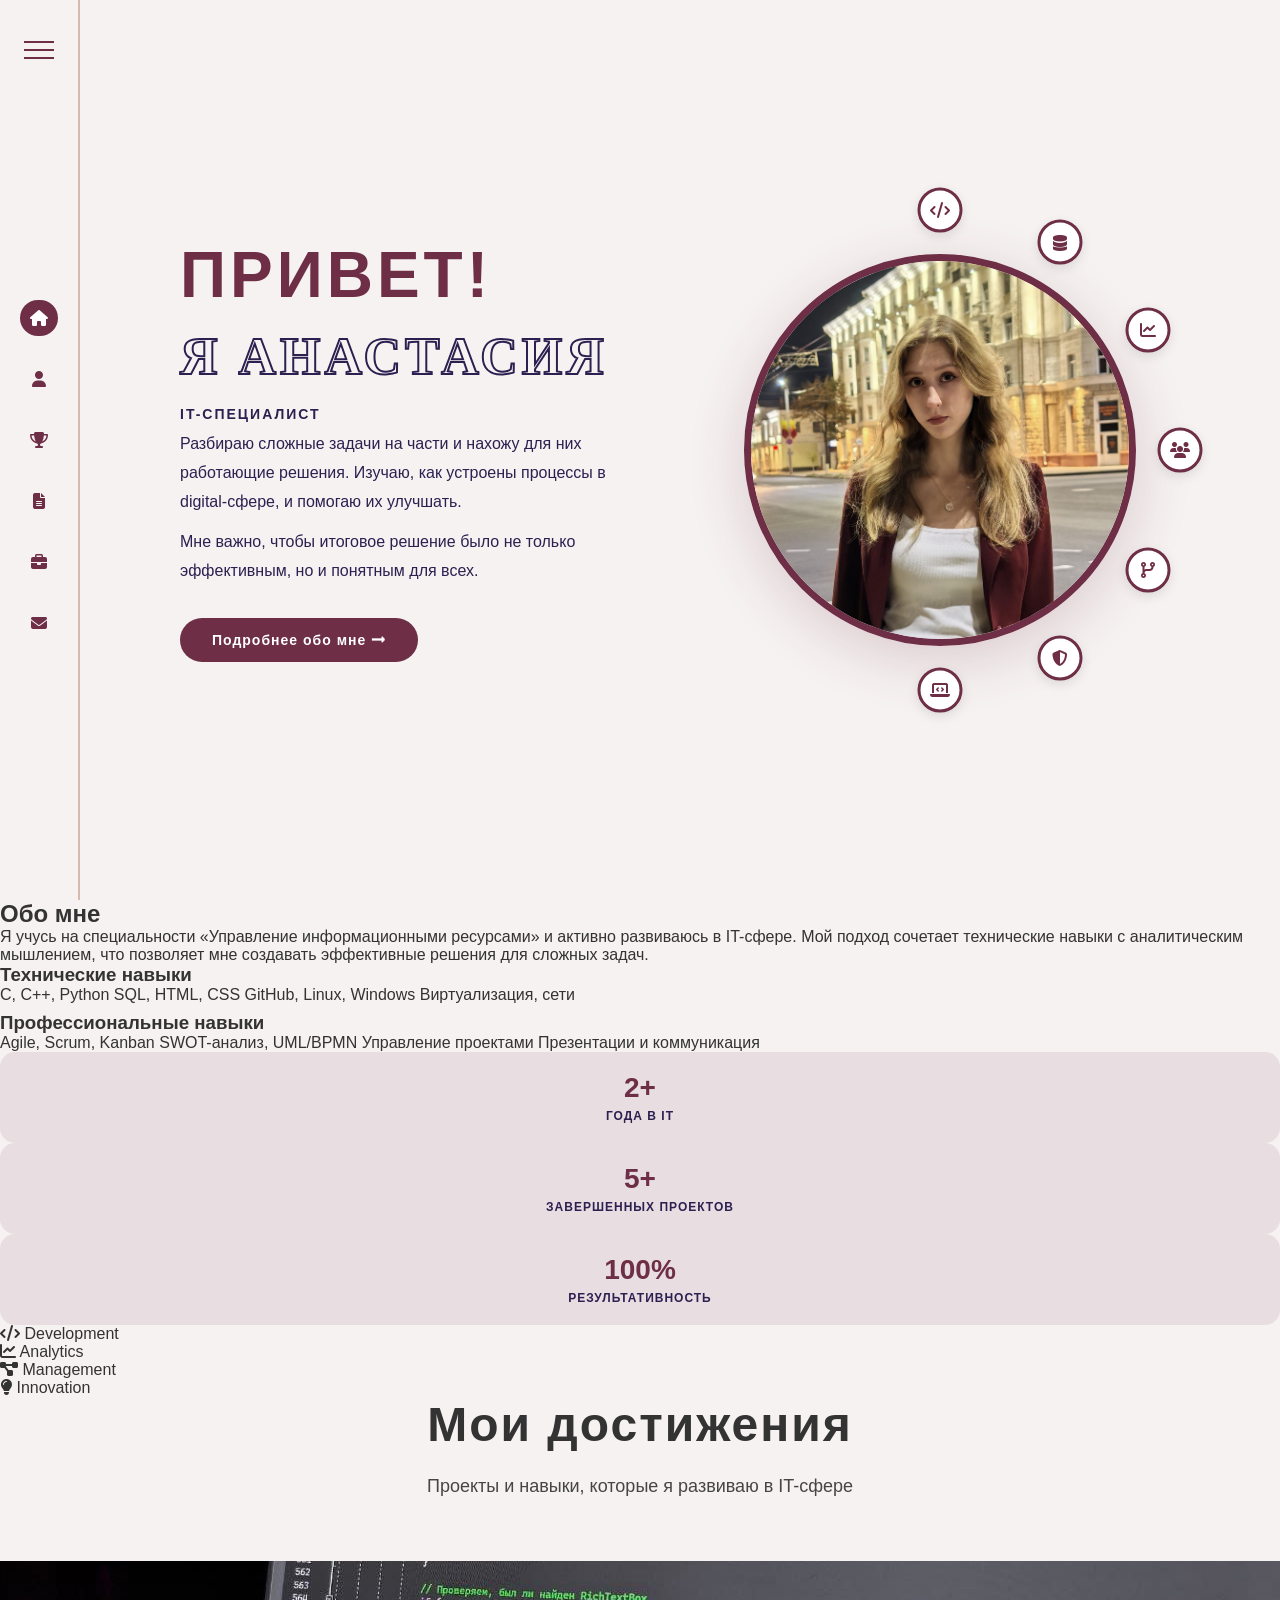
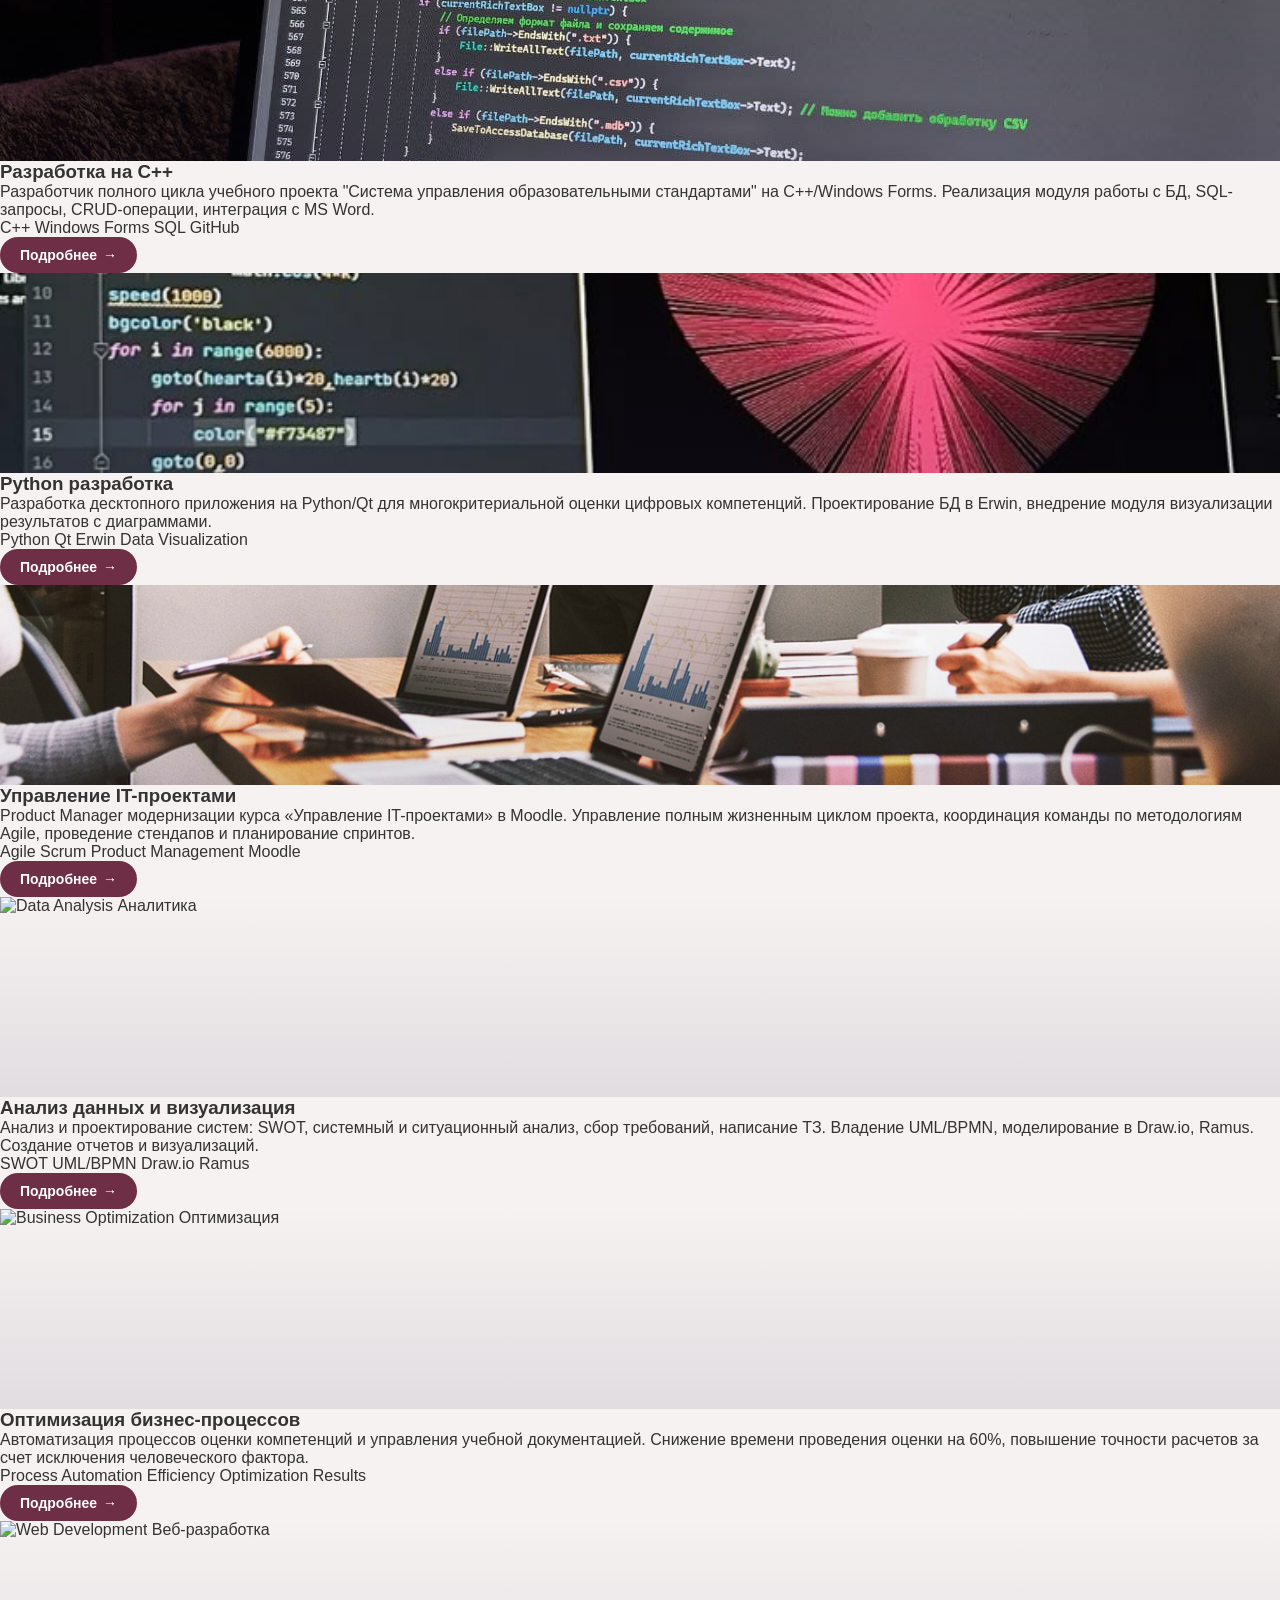
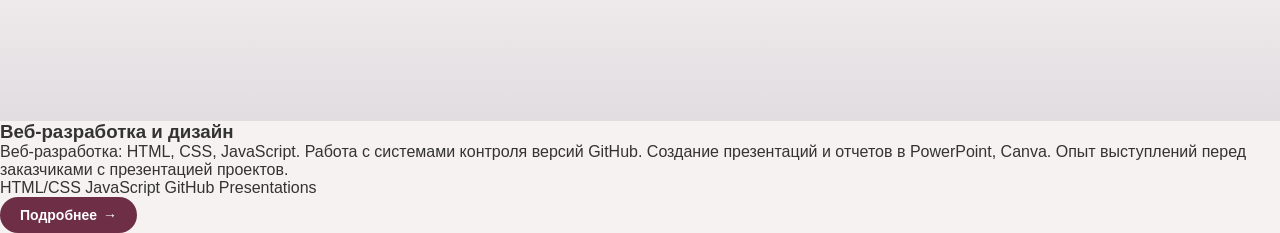
==== commit b76090df: "Create index.html" ====
--- a/index.html
+++ b/index.html
@@ -1,861 +1,341 @@
-<!DOCTYPE html>
-<html lang="ru">
-  <head>
-    <meta charset="UTF-8" />
-    <meta name="viewport" content="width=device-width, initial-scale=1.0" />
-    <title>Анастасия - IT-специалист</title>
-    <link rel="preconnect" href="https://fonts.googleapis.com" />
-    <link rel="preconnect" href="https://fonts.gstatic.com" crossorigin />
-    <link
-      href="https://fonts.googleapis.com/css2?family=Bebas+Neue&family=Montserrat:wght@300;400;500;600;700;800;900&display=swap"
-      rel="stylesheet"
-    />
-    <link
-      rel="stylesheet"
-      href="https://cdnjs.cloudflare.com/ajax/libs/font-awesome/6.4.0/css/all.min.css"
-    />
-    <link rel="stylesheet" href="styles.css" />
-  </head>
-
-  <body>
-    <!-- Progress scroll bar -->
-    <div class="progress-scroll"></div>
-
-    <!-- Burger Menu Toggle (Mobile Only) -->
-    <div class="burger-toggle" id="burgerToggle">
-      <span class="burger-line"></span>
-      <span class="burger-line"></span>
-      <span class="burger-line"></span>
-    </div>
-
-    <!-- Burger Menu Overlay -->
-    <div class="burger-overlay" id="burgerOverlay"></div>
-
-    <!-- Burger Menu (Mobile) -->
-    <nav class="burger-menu" id="burgerMenu">
-      <div class="burger-nav">
-        <a href="#home" class="burger-nav-item active">
-          <i class="fas fa-home"></i>
-          <span>Главная</span>
-        </a>
-        <a href="#about" class="burger-nav-item">
-          <i class="fas fa-user"></i>
-          <span>О себе</span>
-        </a>
-        <a href="#projects" class="burger-nav-item">
-          <i class="fas fa-briefcase"></i>
-          <span>Проекты</span>
-        </a>
-        <a href="#technologies" class="burger-nav-item">
-          <i class="fas fa-code"></i>
-          <span>Технологии</span>
-        </a>
-        <a href="#contact" class="burger-nav-item">
-          <i class="fas fa-envelope"></i>
-          <span>Контакты</span>
-        </a>
-      </div>
-    </nav>
-
-    <!-- Left Sidebar -->
-    <nav class="left-sidebar" id="leftSidebar">
-      <div class="sidebar-toggle" id="leftToggle">
-        <span class="toggle-line"></span>
-        <span class="toggle-line"></span>
-        <span class="toggle-line"></span>
-      </div>
-      <div class="icon-menu">
-        <a href="#home" class="icon-nav-item active" data-testid="nav-home">
-          <i class="fas fa-home"></i>
-          <span class="nav-text">Главная</span>
-        </a>
-        <a href="#about" class="icon-nav-item" data-testid="nav-about">
-          <i class="fas fa-user"></i>
-          <span class="nav-text">О себе</span>
-        </a>
-        <a href="#projects" class="icon-nav-item" data-testid="nav-projects">
-          <i class="fas fa-briefcase"></i>
-          <span class="nav-text">Проекты</span>
-        </a>
-        <a
-          href="#technologies"
-          class="icon-nav-item"
-          data-testid="nav-technologies"
-        >
-          <i class="fas fa-code"></i>
-          <span class="nav-text">Технологии</span>
-        </a>
-        <a href="#contact" class="icon-nav-item" data-testid="nav-contact">
-          <i class="fas fa-envelope"></i>
-          <span class="nav-text">Контакты</span>
-        </a>
-      </div>
-    </nav>
-
-    <!-- Home Section -->
-    <section class="home-page" id="home">
-      <div class="home-container">
-        <div class="home-left">
-          <div class="home-content">
-            <h1 class="home-title">ПРИВЕТ!</h1>
-            <h2 class="home-name">
-              <span class="outlined-name">Я АНАСТАСИЯ</span>
-            </h2>
-            <div class="home-roles">
-              <p>IT-СПЕЦИАЛИСТ</p>
-            </div>
-            <div class="home-description">
-              <p>
-                Разбираю сложные задачи на части и нахожу для них работающие
-                решения. Изучаю, как устроены процессы в digital-сфере, и
-                помогаю их улучшать.
-              </p>
-              <p>
-                Мне важно, чтобы итоговое решение было не только эффективным, но
-                и понятным для всех.
-              </p>
-            </div>
-            <a href="#about" class="btn-primary" data-testid="learn-more-btn"
-              >Подробнее обо мне <i class="fas fa-arrow-right"></i
-            ></a>
-          </div>
-        </div>
-        <div class="home-right">
-          <div class="photo-nav-container">
-            <div class="profile-photo-wrapper">
-              <img
-                src="img/me.jpg"
-                alt="Анастасия"
-                class="profile-photo"
-                data-testid="profile-photo"
-              />
-            </div>
-            <div class="arc-icons" id="arcIcons"></div>
-          </div>
-        </div>
-      </div>
-    </section>
-
-    <!-- About Section -->
-    <section class="profile-section" id="about">
-      <div class="profile-container">
-        <div class="profile-card">
-          <div class="profile-header">
-            <div class="profile-avatar">
-              <img
-                src="img/me2.jpg"
-                alt="Анастасия"
-                class="avatar-image"
-                data-testid="about-avatar"
-              />
-              <div class="avatar-frame"></div>
-            </div>
-            <div class="profile-main-info">
-              <h3 class="profile-name">Анастасия</h3>
-              <p class="profile-title">
-                IT-специалист & Студентка Академии управления
-              </p>
-              <div class="profile-stats">
-                <div class="stat-item">
-                  <span class="stat-number">2+</span>
-                  <span class="stat-label">года в IT</span>
-                </div>
-                <div class="stat-item">
-                  <span class="stat-number">5+</span>
-                  <span class="stat-label">проектов</span>
-                </div>
-                <div class="stat-item">
-                  <span class="stat-number">100%</span>
-                  <span class="stat-label">результат</span>
-                </div>
-              </div>
-            </div>
-          </div>
-
-          <div class="profile-content">
-            <div class="info-column">
-              <div class="info-block">
-                <h4><i class="fas fa-graduation-cap"></i> Образование</h4>
-                <div class="info-text">
-                  <p><strong>Академия управления</strong></p>
-                  <p>Институт управленческих кадров</p>
-                  <p>Специальность: «Управление информационными ресурсами»</p>
-                  <p>Годы обучения: 2023-2027</p>
-                </div>
-              </div>
-
-              <div class="info-block">
-                <h4><i class="fas fa-laptop-code"></i> Освоенные дисциплины</h4>
-                <div class="skills-grid">
-                  <span class="skill-tag"
-                    >Алгоритмизация и программирование</span
-                  >
-                  <span class="skill-tag">Компьютерные сети</span>
-                  <span class="skill-tag">Операционые системы</span>
-                  <span class="skill-tag">Системы баз данных</span>
-                  <span class="skill-tag">Дискретная математика</span>
-                  <span class="skill-tag"
-                    >Администрирование информационных систем</span
-                  >
-                  <span class="skill-tag">Управление IT-проектами</span>
-                  <span class="skill-tag">Гибкие методологии</span>
-                </div>
-              </div>
-            </div>
-
-            <div class="info-column">
-              <div class="info-block">
-                <h4><i class="fas fa-user-circle"></i> О себе</h4>
-                <div class="info-text">
-                  <p>
-                    Превращаю сложные задачи в элегантные IT-решения. Соединяю
-                    техническую экспертизу с пониманием бизнес-процессов.
-                  </p>
-                  <p>
-                    Верю, что технологии должны служить людям, а не усложнять их
-                    жизнь. Создаю не просто работающий код, а решения, которые
-                    действительно помогают.
-                  </p>
-                </div>
-              </div>
-
-              <div class="info-block">
-                <h4><i class="fas fa-target"></i> Направления</h4>
-                <div class="interests-list">
-                  <div class="interest-item">
-                    <i class="fas fa-code"></i>
-                    <span>Разработка ПО</span>
-                  </div>
-                  <div class="interest-item">
-                    <i class="fas fa-chart-bar"></i>
-                    <span>Анализ данных</span>
-                  </div>
-                  <div class="interest-item">
-                    <i class="fas fa-project-diagram"></i>
-                    <span>Управление проектами</span>
-                  </div>
-                  <div class="interest-item">
-                    <i class="fas fa-robot"></i>
-                    <span>Искусственный интеллект</span>
-                  </div>
-                </div>
-              </div>
-            </div>
-          </div>
-        </div>
-      </div>
-    </section>
-
-    <!-- Projects Section -->
-    <section class="projects-section" id="projects">
-      <div class="projects-container">
-        <div class="projects-header">
-          <h2 class="section-title">МОИ ПРОЕКТЫ</h2>
-          <p class="section-subtitle">
-            Реализованные IT-решения, демонстрирующие мой профессиональный рост
-          </p>
-        </div>
-
-        <div class="projects-grid">
-          <!-- Project 1 -->
-          <div class="project-item">
-            <div class="project-image">
-              <img
-                src="img/ach_c.jpg"
-                alt="Система управления образовательными стандартами"
-                data-testid="project-1-img"
-              />
-              <div class="project-overlay"></div>
-              <span class="project-category">Backend Development</span>
-            </div>
-            <div class="project-info">
-              <h3 class="project-title">
-                Система управления образовательными стандартами
-              </h3>
-              <p class="project-description">
-                Полнофункциональная desktop-система для автоматизации управления
-                учебными планами и стандартами. Реализована модульная
-                архитектура с разделением на бизнес-логику и интерфейс.
-              </p>
-              <div class="project-details">
-                <div class="project-tech">
-                  <h4>Технологии:</h4>
-                  <div class="tech-tags">
-                    <span class="tech-tag">C++</span>
-                    <span class="tech-tag">Windows Forms</span>
-                    <span class="tech-tag">SQL Server</span>
-                    <span class="tech-tag">Git</span>
-                  </div>
-                </div>
-                <div class="project-features">
-                  <h4>Ключевые функции:</h4>
-                  <ul class="features-list">
-                    <li>CRUD операции с учебными планами</li>
-                    <li>Генерация отчетов в Excel</li>
-                    <li>Валидация данных</li>
-                    <li>Ролевая модель доступа</li>
-                  </ul>
-                </div>
-              </div>
-              <div class="project-links">
-                <a href="https://github.com/Pravotorik/EdProgs" class="project-link" data-testid="project-1-code" target="_blank" rel="noopener noreferrer">
-                  <i class="fab fa-github"></i> Исходный код
-                </a>
-                <a href="https://docs.google.com/presentation/d/1iPLV_wcp0j43TkUeL_miTrjQqCRAtCQi/edit?usp=sharing&ouid=117420281675630772141&rtpof=true&sd=true" class="project-link" data-testid="project-1-demo" target="_blank" rel="noopener noreferrer">
-                  <i class="fas fa-external-link-alt"></i> Демо
-                </a>
-              </div>
-            </div>
-          </div>
-
-          <!-- Project 2 -->
-          <div class="project-item">
-            <div class="project-image">
-              <img
-                src="img/ach_py.jpg"
-                alt="Система оценки цифровых компетенций"
-                data-testid="project-2-img"
-              />
-              <div class="project-overlay"></div>
-              <span class="project-category">Data Analysis</span>
-            </div>
-            <div class="project-info">
-              <h3 class="project-title">
-                Система многокритериальной оценки компетенций
-              </h3>
-              <p class="project-description">
-                Десктопное приложение для комплексной оценки цифровых навыков
-                сотрудников с продвинутой визуализацией результатов и аналитикой
-                развития компетенций.
-              </p>
-              <div class="project-details">
-                <div class="project-tech">
-                  <h4>Технологии:</h4>
-                  <div class="tech-tags">
-                    <span class="tech-tag">Python</span>
-                    <span class="tech-tag">PyQt5</span>
-                    <span class="tech-tag">PostgreSQL</span>
-                    <span class="tech-tag">Matplotlib</span>
-                  </div>
-                </div>
-                <div class="project-features">
-                  <h4>Ключевые функции:</h4>
-                  <ul class="features-list">
-                    <li>Адаптивные опросники</li>
-                    <li>Интерактивные диаграммы</li>
-                    <li>Сравнительный анализ</li>
-                    <li>Экспорт в PDF/Excel</li>
-                  </ul>
-                </div>
-              </div>
-              <div class="project-links">
-                <a href="https://github.com/Pravotorik/eCompetence" class="project-link" data-testid="project-2-code" target="_blank" rel="noopener noreferrer">
-                  <i class="fab fa-github"></i> Исходный код
-                </a>
-                <a href="https://docs.google.com/document/d/1DCxUFkhQutp90GdDT_H24OpgTaeiATp6_Bd1nG_Vbzw/edit?usp=sharing" class="project-link" data-testid="project-2-docs" target="_blank" rel="noopener noreferrer">
-                  <i class="fas fa-file-alt"></i> Документация
-                </a>
-              </div>
-            </div>
-          </div>
-
-          <!-- Project 3 -->
-          <div class="project-item">
-            <div class="project-image">
-              <img
-                src="img/ach_manage.jpg"
-                alt="Модернизация образовательного курса"
-                data-testid="project-3-img"
-              />
-              <div class="project-overlay"></div>
-              <span class="project-category">Project Management</span>
-            </div>
-            <div class="project-info">
-              <h3 class="project-title">
-                Модернизация курса «Управление IT-проектами»
-              </h3>
-              <p class="project-description">
-                Полный цикл управления проектом по обновлению образовательного
-                контента, созданию сайта и внедрению современных методик
-                обучения в систему Moodle.
-              </p>
-              <div class="project-details">
-                <div class="project-tech">
-                  <h4>Методологии:</h4>
-                  <div class="tech-tags">
-                    <span class="tech-tag">Agile/Scrum</span>
-                    <span class="tech-tag">Product Management</span>
-                    <span class="tech-tag">Moodle</span>
-                  </div>
-                </div>
-                <div class="project-features">
-                  <h4>Реализовано:</h4>
-                  <ul class="features-list">
-                    <li>Ребрендинг курса</li>
-                    <li>Интерактивные материалы</li>
-                    <li>Система тестирования</li>
-                    <li>Аналитика успеваемости</li>
-                  </ul>
-                </div>
-              </div>
-              <div class="project-links">
-                <a href="https://docs.google.com/presentation/d/1P8dtbsT293YoZ7pt3l-RQsRH0r9sTKGT/edit?usp=sharing&ouid=117420281675630772141&rtpof=true&sd=true" class="project-link" data-testid="project-3-report" target="_blank" rel="noopener noreferrer">
-                  <i class="fas fa-chart-line"></i> Отчет по проекту
-                </a>
-                <a
-                  href="https://docs.google.com/document/d/1D9TTrdTSJrHgNYFC2axCmx5y77J725UYxaKCr3wJxkY/edit?usp=sharing"
-                  class="project-link"
-                  data-testid="project-3-reviews" target="_blank" rel="noopener noreferrer">
-                  <i class="fas fa-star"></i> Отзывы студентов
-                </a>
-              </div>
-            </div>
-          </div>
-
-          <!-- Project 4 -->
-          <div class="project-item">
-            <div class="project-image">
-              <img
-                src="https://images.unsplash.com/photo-1551288049-bebda4e38f71?ixlib=rb-4.0.3&ixid=M3wxMjA3fDB8MHxwaG90by1wYWdlfHx8fGVufDB8fHx8fA%3D%3D&auto=format&fit=crop&w=1000&q=80"
-                alt="Аналитическая платформа"
-                data-testid="project-4-img"
-              />
-              <div class="project-overlay"></div>
-              <span class="project-category">Business Analytics</span>
-            </div>
-            <div class="project-info">
-              <h3 class="project-title">
-                Платформа бизнес-аналитики и визуализации
-              </h3>
-              <p class="project-description">
-                Комплексное решение для сбора, анализа и визуального
-                представления бизнес-метрик с поддержкой различных источников
-                данных и настраиваемых дашбордов.
-              </p>
-              <div class="project-details">
-                <div class="project-tech">
-                  <h4>Технологии:</h4>
-                  <div class="tech-tags">
-                    <span class="tech-tag">Python</span>
-                    <span class="tech-tag">Django</span>
-                    <span class="tech-tag">D3.js</span>
-                    <span class="tech-tag">PostgreSQL</span>
-                  </div>
-                </div>
-                <div class="project-features">
-                  <h4>Возможности:</h4>
-                  <ul class="features-list">
-                    <li>SWOT-анализ</li>
-                    <li>UML-диаграммы</li>
-                    <li>Интерактивные отчеты</li>
-                    <li>API интеграции</li>
-                  </ul>
-                </div>
-              </div>
-              <div class="project-links">
-                <a href="https://docs.google.com/spreadsheets/d/1hUGbeHn46ibXehNrRJk_CPfAbqJApf5D/edit?usp=sharing&ouid=117420281675630772141&rtpof=true&sd=true" class="project-link" data-testid="project-4-code" target="_blank" rel="noopener noreferrer">
-                  <i class="fab fa-github"></i> Исходный код
-                </a>
-                <a href="https://docs.google.com/spreadsheets/d/1W9BEHGnH19HKNw2lgM0lOII-29pjv9UZ/edit?usp=sharing&ouid=117420281675630772141&rtpof=true&sd=true" class="project-link" data-testid="project-4-demo"  target="_blank" rel="noopener noreferrer">
-                    <i class="fas fa-play"></i> Live Demo
-                </a>
-              </div>
-            </div>
-          </div>
-        </div>
-      </div>
-    </section>
-
-    <!-- Technologies Section -->
-    <section class="technologies-section" id="technologies">
-      <div class="technologies-container">
-        <div class="technologies-header">
-          <h2 class="section-title">ТЕХНОЛОГИИ</h2>
-          <p class="section-subtitle">
-            Инструменты и технологии, которые использую в работе
-          </p>
-        </div>
-
-        <div class="technologies-grid">
-          <!-- Tech 1 -->
-          <div class="tech-card">
-            <div class="tech-icon-wrapper">
-              <i class="fab fa-python"></i>
-            </div>
-            <h3 class="tech-title">Python & C++</h3>
-            <p class="tech-description">
-              Backend разработка, Data Science, системное программирование. Опыт
-              работы с Qt, Windows Forms, создание десктопных приложений и
-              анализ данных.
-            </p>
-            <div class="tech-level">
-              <div class="level-bar">
-                <div class="level-fill" style="width: 85%"></div>
-              </div>
-              <span class="level-text">Продвинутый уровень</span>
-            </div>
-          </div>
-
-          <!-- Tech 2 -->
-          <div class="tech-card">
-            <div class="tech-icon-wrapper">
-              <i class="fas fa-database"></i>
-            </div>
-            <h3 class="tech-title">SQL & Базы данных</h3>
-            <p class="tech-description">
-              Проектирование и работа с реляционными БД. PostgreSQL, MongoDB,
-              создание эффективных запросов, оптимизация структур данных и
-              CRUD-операции.
-            </p>
-            <div class="tech-level">
-              <div class="level-bar">
-                <div class="level-fill" style="width: 85%"></div>
-              </div>
-              <span class="level-text">Продвинутый уровень</span>
-            </div>
-          </div>
-
-          <!-- Tech 3 -->
-          <div class="tech-card">
-            <div class="tech-icon-wrapper">
-              <i class="fab fa-js"></i>
-            </div>
-            <h3 class="tech-title">HTML / CSS / JavaScript</h3>
-            <p class="tech-description">
-              Frontend разработка современных веб-интерфейсов. Адаптивный
-              дизайн, работа с Tailwind CSS, создание интерактивных элементов и
-              анимаций.
-            </p>
-            <div class="tech-level">
-              <div class="level-bar">
-                <div class="level-fill" style="width: 70%"></div>
-              </div>
-              <span class="level-text">Средний уровень</span>
-            </div>
-          </div>
-
-          <!-- Tech 4 -->
-          <div class="tech-card">
-            <div class="tech-icon-wrapper">
-              <i class="fab fa-git-alt"></i>
-            </div>
-            <h3 class="tech-title">Git & GitHub</h3>
-            <p class="tech-description">
-              Контроль версий кода, командная разработка. Опыт работы с ветками,
-              pull requests, code review и CI/CD интеграциями.
-            </p>
-            <div class="tech-level">
-              <div class="level-bar">
-                <div class="level-fill" style="width: 85%"></div>
-              </div>
-              <span class="level-text">Продвинутый уровень</span>
-            </div>
-          </div>
-
-          <!-- Tech 5 -->
-          <div class="tech-card">
-            <div class="tech-icon-wrapper">
-              <i class="fab fa-linux"></i>
-            </div>
-            <h3 class="tech-title">Linux & Windows</h3>
-            <p class="tech-description">
-              Работа в различных операционных системах. Администрирование,
-              bash-скрипты, настройка окружения, виртуализация и работа с
-              серверами.
-            </p>
-            <div class="tech-level">
-              <div class="level-bar">
-                <div class="level-fill" style="width: 70%"></div>
-              </div>
-              <span class="level-text">Средний уровень</span>
-            </div>
-          </div>
-
-          <!-- Tech 6 -->
-          <div class="tech-card">
-            <div class="tech-icon-wrapper">
-              <i class="fas fa-project-diagram"></i>
-            </div>
-            <h3 class="tech-title">Agile / Scrum / Kanban</h3>
-            <p class="tech-description">
-              Гибкие методологии управления проектами. Опыт работы Product
-              Manager'ом, организация спринтов, стендапов, ретроспектив и
-              планирование задач.
-            </p>
-            <div class="tech-level">
-              <div class="level-bar">
-                <div class="level-fill" style="width: 85%"></div>
-              </div>
-              <span class="level-text">Продвинутый уровень</span>
-            </div>
-          </div>
-        </div>
-      </div>
-    </section>
-
-    <!-- Contact Section -->
-    <section class="contact-section" id="contact">
-      <div class="contact-container">
-        <div class="contact-header">
-          <h2 class="section-title">КОНТАКТЫ</h2>
-          <p class="section-subtitle">
-            Свяжитесь со мной для обсуждения проектов или сотрудничества
-          </p>
-        </div>
-
-        <div class="contact-content">
-          <!-- Contact Form -->
-          <div class="contact-form-wrapper">
-            <h3 class="form-title">Отправить сообщение</h3>
-            <form
-              class="contact-form"
-              id="contactForm"
-              data-testid="contact-form"
-            >
-              <div class="form-group">
-                <label for="name">Ваше имя</label>
-                <input
-                  type="text"
-                  id="name"
-                  name="name"
-                  required
-                  data-testid="contact-name"
-                />
-              </div>
-              <div class="form-group">
-                <label for="email">Email</label>
-                <input
-                  type="email"
-                  id="email"
-                  name="email"
-                  required
-                  data-testid="contact-email"
-                />
-              </div>
-              <div class="form-group">
-                <label for="subject">Тема обращения</label>
-                <select
-                  id="subject"
-                  name="subject"
-                  required
-                  data-testid="contact-subject"
-                >
-                  <option value="">Выберите тему</option>
-                  <option value="project">Обсуждение проекта</option>
-                  <option value="collaboration">
-                    Предложение о сотрудничестве
-                  </option>
-                  <option value="feedback">Отзыв о работе</option>
-                  <option value="question">Вопрос</option>
-                  <option value="other">Другое</option>
-                </select>
-              </div>
-              <div class="form-group">
-                <label for="message">Сообщение</label>
-                <textarea
-                  id="message"
-                  name="message"
-                  rows="5"
-                  required
-                  data-testid="contact-message"
-                ></textarea>
-              </div>
-              <button
-                type="submit"
-                class="btn-primary"
-                data-testid="contact-submit"
-              >
-                <i class="fas fa-paper-plane"></i> Отправить сообщение
-              </button>
-            </form>
-            <div class="form-success" id="formSuccess" style="display: none">
-              <i class="fas fa-check-circle"></i>
-              <p>Спасибо! Ваше сообщение успешно отправлено.</p>
-            </div>
-          </div>
-
-          <!-- Testimonials -->
-          <div class="testimonials-wrapper">
-            <h3 class="testimonials-title">Отзывы</h3>
-            <div class="testimonials-list">
-              <div class="testimonial-item">
-                <div class="testimonial-header">
-                  <div class="testimonial-avatar">
-                    <i class="fas fa-user"></i>
-                  </div>
-                  <div class="testimonial-info">
-                    <h4>Михаил Петров</h4>
-                    <p>Руководитель проекта</p>
-                  </div>
-                </div>
-                <div class="testimonial-rating">
-                  <i class="fas fa-star"></i>
-                  <i class="fas fa-star"></i>
-                  <i class="fas fa-star"></i>
-                  <i class="fas fa-star"></i>
-                  <i class="fas fa-star"></i>
-                </div>
-                <p class="testimonial-text">
-                  "Анастасия продемонстрировала высокий профессионализм в
-                  разработке системы управления учебными планами. Отличное
-                  понимание требований и внимание к деталям."
-                </p>
-              </div>
-
-              <div class="testimonial-item">
-                <div class="testimonial-header">
-                  <div class="testimonial-avatar">
-                    <i class="fas fa-user"></i>
-                  </div>
-                  <div class="testimonial-info">
-                    <h4>Елена Смирнова</h4>
-                    <p>Product Owner</p>
-                  </div>
-                </div>
-                <div class="testimonial-rating">
-                  <i class="fas fa-star"></i>
-                  <i class="fas fa-star"></i>
-                  <i class="fas fa-star"></i>
-                  <i class="fas fa-star"></i>
-                  <i class="fas fa-star"></i>
-                </div>
-                <p class="testimonial-text">
-                  "Работа с Анастасией была продуктивной и приятной. Она не
-                  только реализовала все требования, но и предложила улучшения,
-                  которые значительно повысили качество продукта."
-                </p>
-              </div>
-
-              <div class="testimonial-item">
-                <div class="testimonial-header">
-                  <div class="testimonial-avatar">
-                    <i class="fas fa-user"></i>
-                  </div>
-                  <div class="testimonial-info">
-                    <h4>Дмитрий Иванов</h4>
-                    <p>Tech Lead</p>
-                  </div>
-                </div>
-                <div class="testimonial-rating">
-                  <i class="fas fa-star"></i>
-                  <i class="fas fa-star"></i>
-                  <i class="fas fa-star"></i>
-                  <i class="fas fa-star"></i>
-                  <i class="fas fa-star"></i>
-                </div>
-                <p class="testimonial-text">
-                  "Отличные навыки в Python и работе с данными. Анастасия быстро
-                  разбирается в сложных задачах и находит оптимальные решения.
-                  Рекомендую как надежного специалиста!"
-                </p>
-              </div>
-            </div>
-          </div>
-        </div>
-      </div>
-    </section>
-
-    <!-- Footer -->
-    <footer class="footer" data-testid="footer">
-      <div class="footer-container">
-        <div class="footer-top">
-          <div class="footer-column footer-about">
-            <h3 class="footer-title">Анастасия</h3>
-            <p class="footer-description">
-              IT-специалист с фокусом на разработке эффективных решений.
-              Превращаю сложные задачи в элегантные технологические решения.
-            </p>
-            <div class="footer-social">
-              <a
-                href="https://github.com/Pravotorik"
-                class="social-link"
-                aria-label="GitHub"
-                data-testid="social-github"
-                target="_blank"
-                rel="noopener noreferrer"
-              >
-                <i class="fab fa-github"></i>
-              </a>
-              <a
-                href="https://www.linkedin.com/in/pravotorik/"
-                class="social-link"
-                aria-label="LinkedIn"
-                data-testid="social-linkedin"
-              >
-                <i class="fab fa-linkedin"></i>
-              </a>
-              <a
-                href="https://t.me/Pravotorik"
-                class="social-link"
-                aria-label="Telegram"
-                data-testid="social-telegram"
-                target="_blank"
-                rel="noopener noreferrer"
-              >
-                <i class="fab fa-telegram"></i>
-              </a>
-              <a
-                href="mailto:pranastyur@gmail.com"
-                class="social-link"
-                aria-label="Email"
-                data-testid="social-email"
-              >
-                <i class="fas fa-envelope"></i>
-              </a>
-            </div>
-          </div>
-
-          <div class="footer-column">
-            <h4 class="footer-heading">Навигация</h4>
-            <ul class="footer-links">
-              <li><a href="#home">Главная</a></li>
-              <li><a href="#about">О себе</a></li>
-              <li><a href="#projects">Проекты</a></li>
-              <li><a href="#technologies">Технологии</a></li>
-              <li><a href="#contact">Контакты</a></li>
-            </ul>
-          </div>
-
-          <div class="footer-column">
-            <h4 class="footer-heading">Услуги</h4>
-            <ul class="footer-links">
-              <li><a href="#">Разработка ПО</a></li>
-              <li><a href="#">Анализ данных</a></li>
-              <li><a href="#">Управление проектами</a></li>
-              <li><a href="#">Консультации</a></li>
-            </ul>
-          </div>
-
-          <div class="footer-column">
-            <h4 class="footer-heading">Контакты</h4>
-            <ul class="footer-contact">
-              <li>
-                <i class="fas fa-envelope"></i>
-                <span>pranastyur@gmail.com</span>
-              </li>
-              <li>
-                <i class="fab fa-telegram"></i>
-                <span>@pravotorik</span>
-              </li>
-              <li>
-                <i class="fas fa-map-marker-alt"></i>
-                <span>Минск, Беларусь</span>
-              </li>
-            </ul>
-          </div>
-        </div>
-
-        <div class="footer-bottom">
-          <div class="footer-copyright">
-            <p>&copy; 2025 Анастасия. Все права защищены.</p>
-          </div>
-          <div class="footer-made">
-            <p>Создано для демонстрации навыков</p>
-          </div>
-        </div>
-      </div>
-    </footer>
-
-    <script src="script.js"></script>
-  </body>
-</html>
+<!DOCTYPE html>
+<html lang="ru">
+<head>
+    <meta charset="UTF-8">
+    <meta name="viewport" content="width=device-width, initial-scale=1.0">
+    <title>Анастасия - IT-специалист</title>
+    <!--иконки для правого меню и вокруг-->
+    <link rel="stylesheet" href="https://cdnjs.cloudflare.com/ajax/libs/font-awesome/6.4.0/css/all.min.css">
+   <link href="https://fonts.googleapis.com/css2?family=Montserrat:wght@300;400;600;700;800&family=Open+Sans:wght@300;400;600&family=Bebas+Neue&display=swap" rel="stylesheet">
+    <link rel="stylesheet" href="styles.css">
+</head>
+
+<body>
+    <!-- Left Sidebar -->
+    <div class="left-sidebar" id="leftSidebar">
+        <div class="sidebar-toggle left" id="leftToggle">
+            <div class="toggle-line"></div>
+            <div class="toggle-line"></div>
+            <div class="toggle-line"></div>
+        </div>
+        
+        <div class="icon-menu" id="iconMenu">
+            <a href="#home" class="icon-nav-item active" title="Главная">
+                <i class="fas fa-home"></i>
+                <span class="nav-text">Главная</span>
+            </a>
+            <a href="#about" class="icon-nav-item" title="Обо мне">
+                <i class="fas fa-user"></i>
+                <span class="nav-text">Обо мне</span>
+            </a>
+            <a href="#achievements" class="icon-nav-item" title="Достижения">
+                <i class="fas fa-trophy"></i>
+                <span class="nav-text">Достижения</span>
+            </a>
+            <a href="#" class="icon-nav-item" title="Резюме">
+                <i class="fas fa-file-alt"></i>
+                <span class="nav-text">Резюме</span>
+            </a>
+            <a href="#" class="icon-nav-item" title="Портфолио">
+                <i class="fas fa-briefcase"></i>
+                <span class="nav-text">Портфолио</span>
+            </a>
+            <a href="#" class="icon-nav-item" title="Контакты">
+                <i class="fas fa-envelope"></i>
+                <span class="nav-text">Контакты</span>
+            </a>
+        </div>
+    </div>
+
+    <!-- Home Page Content -->
+    <div class="home-page" id="home">
+        <div class="home-container">
+            <!-- Left Content -->
+            <div class="home-left">
+                <div class="home-content">
+                    <h1 class="home-title">ПРИВЕТ!</h1>
+                    <h2 class="home-name outlined-name">Я АНАСТАСИЯ</h2>
+                    <div class="home-roles">
+                        <p>IT-СПЕЦИАЛИСТ</p>
+                    </div>
+                    <div class="home-description">
+                        <p>
+                            Разбираю сложные задачи на части и нахожу для них работающие решения. Изучаю, как устроены процессы в digital-сфере, и помогаю их улучшать.
+                        </p>
+                        <p>
+                            Мне важно, чтобы итоговое решение было не только эффективным, но и понятным для всех.
+                        </p>
+                    </div>
+                    <div class="home-divider"></div>
+                    <a href="#about" class="btn-primary home-btn">
+                        Подробнее обо мне 🠖
+                    </a>
+                </div>
+            </div>
+
+            <!-- Right Content - Photo with Arc Navigation -->
+            <div class="home-right">
+                <div class="photo-nav-container">
+                    <!-- Profile Photo -->
+                    <div class="profile-photo-wrapper">
+                        <img 
+                            src="img/me.jpg" 
+                            alt="Анастасия"
+                            class="profile-photo"
+                        />
+                    </div>
+
+                    <!-- Arc with Navigation Icons -->
+                    <svg class="arc-svg" viewBox="0 0 400 400">
+                        <!-- Полукруг от 12:00 до 18:00 -->
+                        <path
+                            d="M 200 200 m 0 -140 a 140 140 0 0 1 0 280"
+                            fill="none"
+                            stroke="var(--pale-dogwood)"
+                            stroke-width="2"
+                            class="arc-path"
+                        />
+                    </svg>
+
+                    <!-- Skill Icons on Arc -->
+                    <div class="arc-icons" id="arcIcons">
+                        <!-- Иконки будут добавлены через JavaScript -->
+                    </div>
+                </div>
+            </div>
+        </div>
+    </div>
+
+        <!-- About Me Section -->
+    <section class="about-section" id="about">
+        <div class="about-container">
+            <div class="about-content">
+                <div class="about-text">
+                    <h2 class="about-title">Обо мне</h2>
+                    <p class="about-description">
+                        Я учусь на специальности «Управление информационными ресурсами» и активно развиваюсь 
+                        в IT-сфере. Мой подход сочетает технические навыки с аналитическим мышлением, что позволяет 
+                        мне создавать эффективные решения для сложных задач.
+                    </p>
+                    
+                    <div class="skills-grid">
+                        <div class="skill-category">
+                            <h3>Технические навыки</h3>
+                            <div class="skill-list">
+                                <span class="skill-item">C, C++, Python</span>
+                                <span class="skill-item">SQL, HTML, CSS</span>
+                                <span class="skill-item">GitHub, Linux, Windows</span>
+                                <span class="skill-item">Виртуализация, сети</span>
+                            </div>
+                        </div>
+                        
+                        <div class="skill-category">
+                            <h3>Профессиональные навыки</h3>
+                            <div class="skill-list">
+                                <span class="skill-item">Agile, Scrum, Kanban</span>
+                                <span class="skill-item">SWOT-анализ, UML/BPMN</span>
+                                <span class="skill-item">Управление проектами</span>
+                                <span class="skill-item">Презентации и коммуникация</span>
+                            </div>
+                        </div>
+                    </div>
+                    
+                    <div class="about-stats">
+                        <div class="stat-item">
+                            <div class="stat-number">2+</div>
+                            <div class="stat-label">года в IT</div>
+                        </div>
+                        <div class="stat-item">
+                            <div class="stat-number">5+</div>
+                            <div class="stat-label">завершенных проектов</div>
+                        </div>
+                        <div class="stat-item">
+                            <div class="stat-number">100%</div>
+                            <div class="stat-label">результативность</div>
+                        </div>
+                    </div>
+                </div>
+                
+                <div class="about-visual">
+                    <div class="floating-cards">
+                        <div class="floating-card card-1">
+                            <i class="fas fa-code"></i>
+                            <span>Development</span>
+                        </div>
+                        <div class="floating-card card-2">
+                            <i class="fas fa-chart-line"></i>
+                            <span>Analytics</span>
+                        </div>
+                        <div class="floating-card card-3">
+                            <i class="fas fa-project-diagram"></i>
+                            <span>Management</span>
+                        </div>
+                        <div class="floating-card card-4">
+                            <i class="fas fa-lightbulb"></i>
+                            <span>Innovation</span>
+                        </div>
+                    </div>
+                </div>
+            </div>
+        </div>
+    </section>
+
+<!-- Achievements Section -->
+    <section class="achievements-section" id="achievements">
+        <div class="achievements-container">
+            <div class="achievements-header">
+                <h2 class="section-title">Мои достижения</h2>
+                <p class="section-subtitle">Проекты и навыки, которые я развиваю в IT-сфере</p>
+            </div>
+            
+            <div class="achievements-grid">
+                <!-- Achievement 1 -->
+                <div class="project-card" data-category="programming">
+                    <div class="project-corner"></div>
+                    <div class="project-image">
+                        <img src="img/ach_c.jpg" alt="C++ Development">
+                        <div class="project-overlay"></div>
+                        <span class="project-badge">Программирование</span>
+                    </div>
+                    <div class="project-content">
+                        <h3>Разработка на C++</h3>
+                        <p>Разработчик полного цикла учебного проекта "Система управления образовательными стандартами" на C++/Windows Forms. Реализация модуля работы с БД, SQL-запросы, CRUD-операции, интеграция с MS Word.</p>
+                        <div class="project-tags">
+                            <span class="tag">C++</span>
+                            <span class="tag">Windows Forms</span>
+                            <span class="tag">SQL</span>
+                            <span class="tag">GitHub</span>
+                        </div>
+                        <a href="#" class="project-link">
+                            <span>Подробнее</span>
+                            <span class="arrow">→</span>
+                        </a>
+                    </div>
+                </div>
+
+                <!-- Achievement 2 -->
+                <div class="project-card" data-category="programming">
+                    <div class="project-corner"></div>
+                    <div class="project-image">
+                        <img src="img/ach_py.jpg" alt="Python Development">
+                        <div class="project-overlay"></div>
+                        <span class="project-badge">Программирование</span>
+                    </div>
+                    <div class="project-content">
+                        <h3>Python разработка</h3>
+                        <p>Разработка десктопного приложения на Python/Qt для многокритериальной оценки цифровых компетенций. Проектирование БД в Erwin, внедрение модуля визуализации результатов с диаграммами.</p>
+                        <div class="project-tags">
+                            <span class="tag">Python</span>
+                            <span class="tag">Qt</span>
+                            <span class="tag">Erwin</span>
+                            <span class="tag">Data Visualization</span>
+                        </div>
+                        <a href="#" class="project-link">
+                            <span>Подробнее</span>
+                            <span class="arrow">→</span>
+                        </a>
+                    </div>
+                </div>
+
+                <!-- Achievement 3 -->
+                <div class="project-card" data-category="management">
+                    <div class="project-corner"></div>
+                    <div class="project-image">
+                        <img src="img/ach_manage.jpg" alt="Project Management">
+                        <div class="project-overlay"></div>
+                        <span class="project-badge">Управление</span>
+                    </div>
+                    <div class="project-content">
+                        <h3>Управление IT-проектами</h3>
+                        <p>Product Manager модернизации курса «Управление IT-проектами» в Moodle. Управление полным жизненным циклом проекта, координация команды по методологиям Agile, проведение стендапов и планирование спринтов.</p>
+                        <div class="project-tags">
+                            <span class="tag">Agile</span>
+                            <span class="tag">Scrum</span>
+                            <span class="tag">Product Management</span>
+                            <span class="tag">Moodle</span>
+                        </div>
+                        <a href="#" class="project-link">
+                            <span>Подробнее</span>
+                            <span class="arrow">→</span>
+                        </a>
+                    </div>
+                </div>
+
+                <!-- Achievement 4 -->
+                <div class="project-card" data-category="analytics">
+                    <div class="project-corner"></div>
+                    <div class="project-image">
+                        <img src="https://images.unsplash.com/photo-1551288049-bebda4e38f71?ixlib=rb-4.0.3&ixid=M3wxMjA3fDB8MHxwaG90by1wYWdlfHx8fGVufDB8fHx8fA%3D%3D&auto=format&fit=crop&w=1000&q=80" alt="Data Analysis">
+                        <div class="project-overlay"></div>
+                        <span class="project-badge">Аналитика</span>
+                    </div>
+                    <div class="project-content">
+                        <h3>Анализ данных и визуализация</h3>
+                        <p>Анализ и проектирование систем: SWOT, системный и ситуационный анализ, сбор требований, написание ТЗ. Владение UML/BPMN, моделирование в Draw.io, Ramus. Создание отчетов и визуализаций.</p>
+                        <div class="project-tags">
+                            <span class="tag">SWOT</span>
+                            <span class="tag">UML/BPMN</span>
+                            <span class="tag">Draw.io</span>
+                            <span class="tag">Ramus</span>
+                        </div>
+                        <a href="#" class="project-link">
+                            <span>Подробнее</span>
+                            <span class="arrow">→</span>
+                        </a>
+                    </div>
+                </div>
+
+                <!-- Achievement 5 -->
+                <div class="project-card" data-category="optimization">
+                    <div class="project-corner"></div>
+                    <div class="project-image">
+                        <img src="https://images.unsplash.com/photo-1460925895917-afdab827c52f?ixlib=rb-4.0.3&ixid=M3wxMjA3fDB8MHxwaG90by1wYWdlfHx8fGVufDB8fHx8fA%3D%3D&auto=format&fit=crop&w=1000&q=80" alt="Business Optimization">
+                        <div class="project-overlay"></div>
+                        <span class="project-badge">Оптимизация</span>
+                    </div>
+                    <div class="project-content">
+                        <h3>Оптимизация бизнес-процессов</h3>
+                        <p>Автоматизация процессов оценки компетенций и управления учебной документацией. Снижение времени проведения оценки на 60%, повышение точности расчетов за счет исключения человеческого фактора.</p>
+                        <div class="project-tags">
+                            <span class="tag">Process Automation</span>
+                            <span class="tag">Efficiency</span>
+                            <span class="tag">Optimization</span>
+                            <span class="tag">Results</span>
+                        </div>
+                        <a href="#" class="project-link">
+                            <span>Подробнее</span>
+                            <span class="arrow">→</span>
+                        </a>
+                    </div>
+                </div>
+
+                <!-- Achievement 6 -->
+                <div class="project-card" data-category="web">
+                    <div class="project-corner"></div>
+                    <div class="project-image">
+                        <img src="https://images.unsplash.com/photo-1547658719-da2b51169166?ixlib=rb-4.0.3&ixid=M3wxMjA3fDB8MHxwaG90by1wYWdlfHx8fGVufDB8fHx8fA%3D%3D&auto=format&fit=crop&w=1000&q=80" alt="Web Development">
+                        <div class="project-overlay"></div>
+                        <span class="project-badge">Веб-разработка</span>
+                    </div>
+                    <div class="project-content">
+                        <h3>Веб-разработка и дизайн</h3>
+                        <p>Веб-разработка: HTML, CSS, JavaScript. Работа с системами контроля версий GitHub. Создание презентаций и отчетов в PowerPoint, Canva. Опыт выступлений перед заказчиками с презентацией проектов.</p>
+                        <div class="project-tags">
+                            <span class="tag">HTML/CSS</span>
+                            <span class="tag">JavaScript</span>
+                            <span class="tag">GitHub</span>
+                            <span class="tag">Presentations</span>
+                        </div>
+                        <a href="#" class="project-link">
+                            <span>Подробнее</span>
+                            <span class="arrow">→</span>
+                        </a>
+                    </div>
+                </div>
+            </div>
+        </div>
+    </section>
+
+    <script src="script.js"></script>
+</body>
+</html>
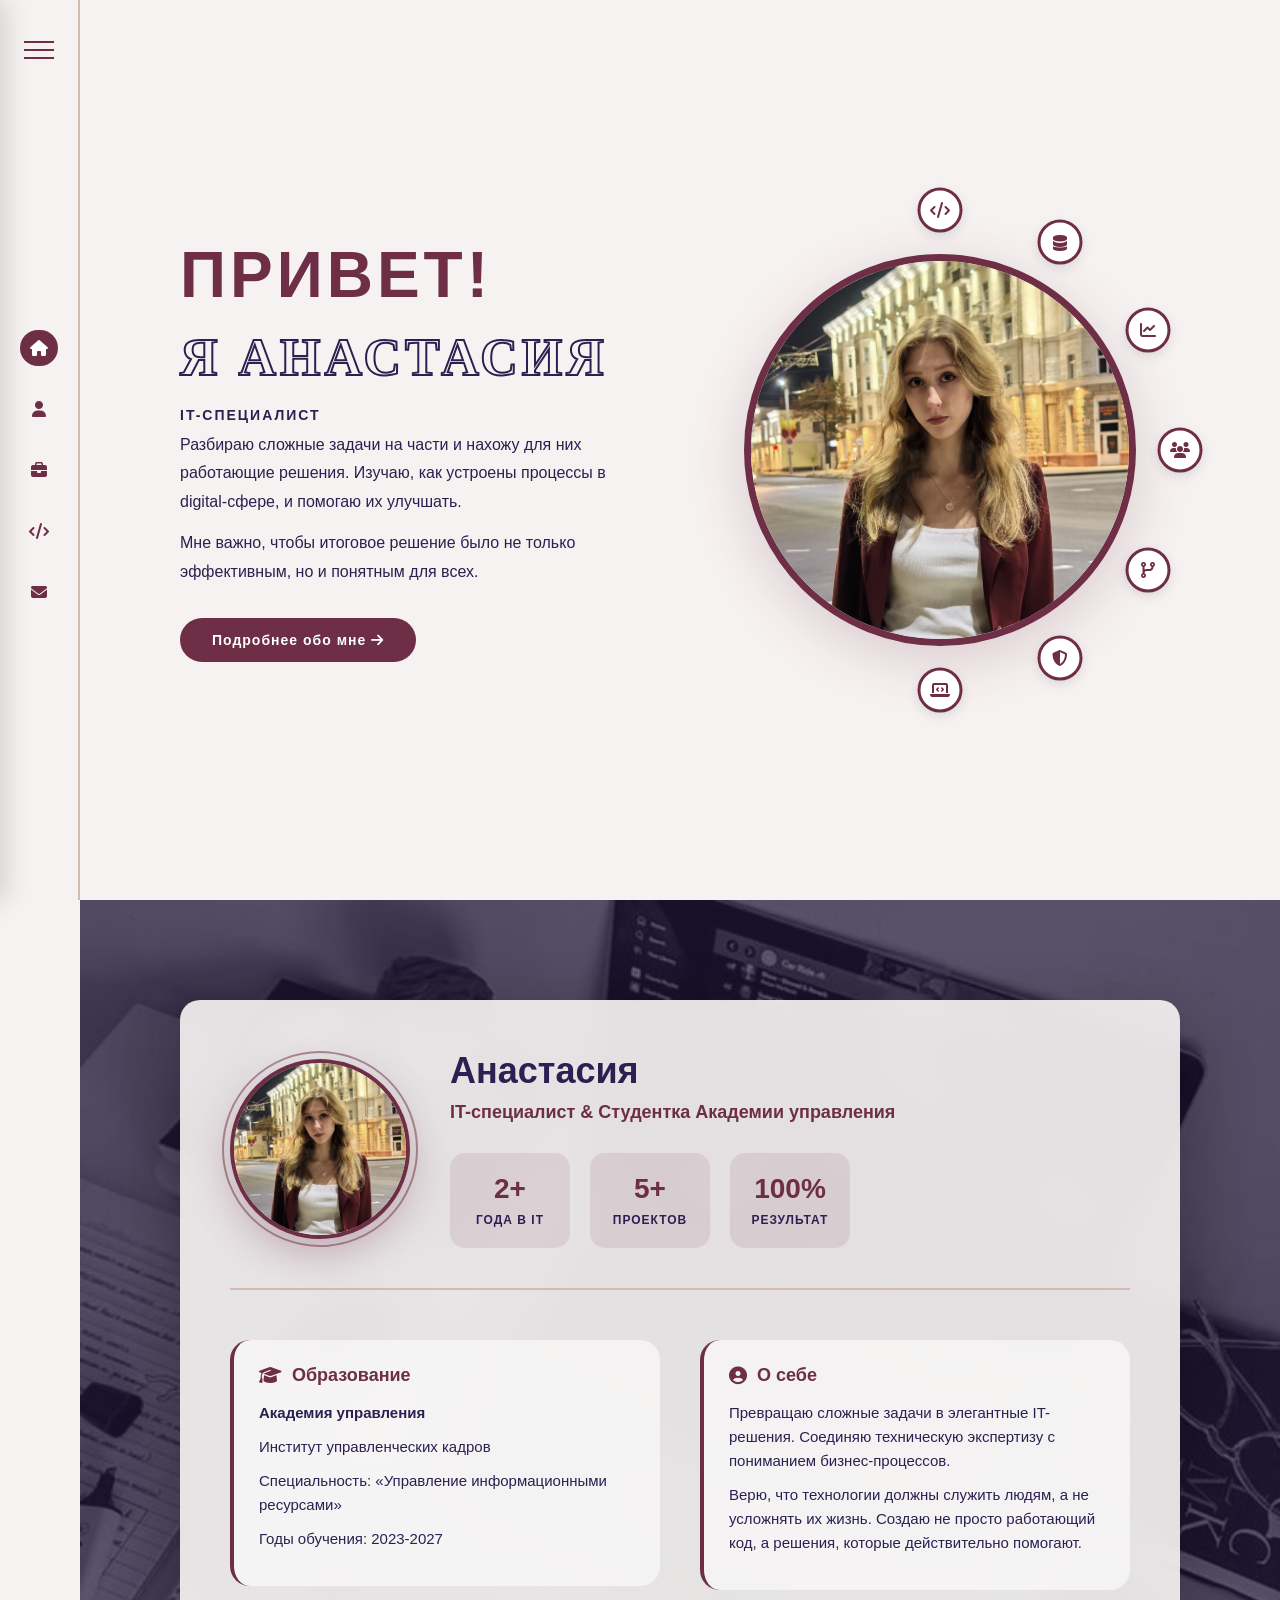
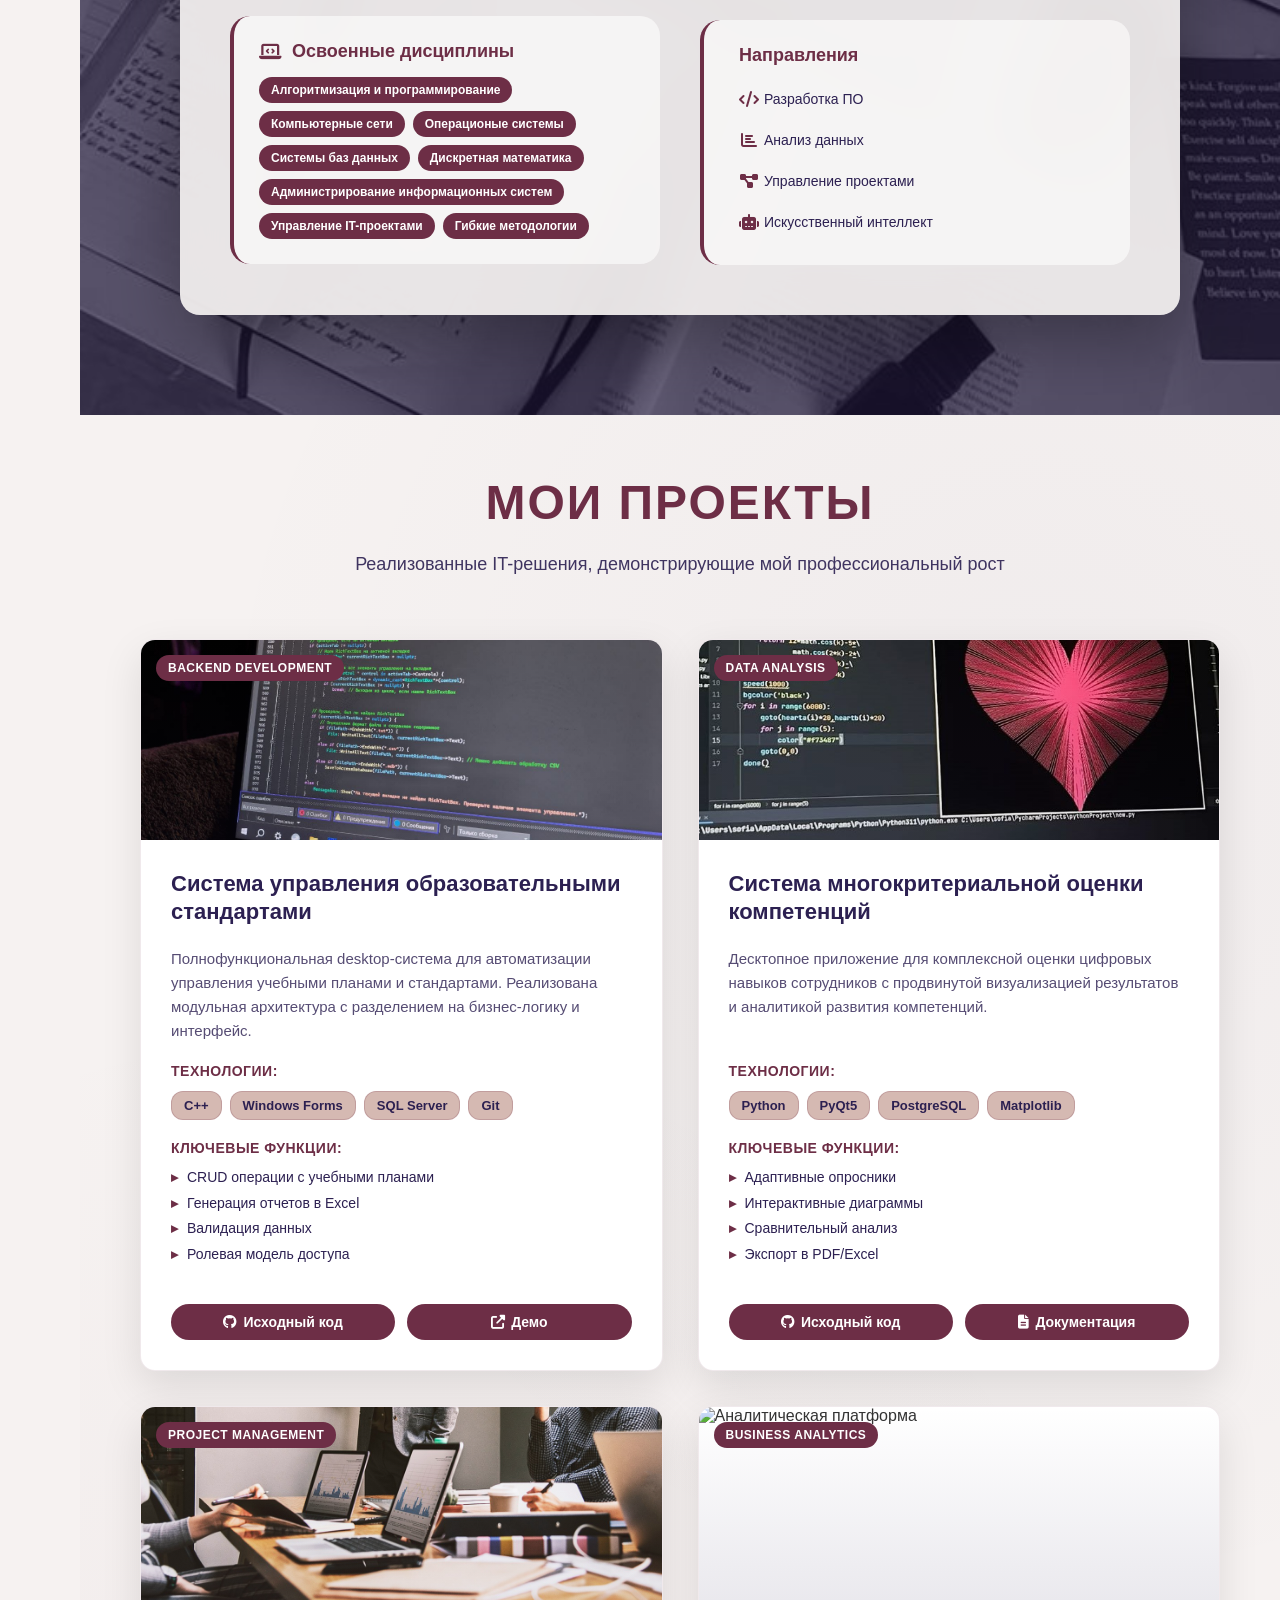
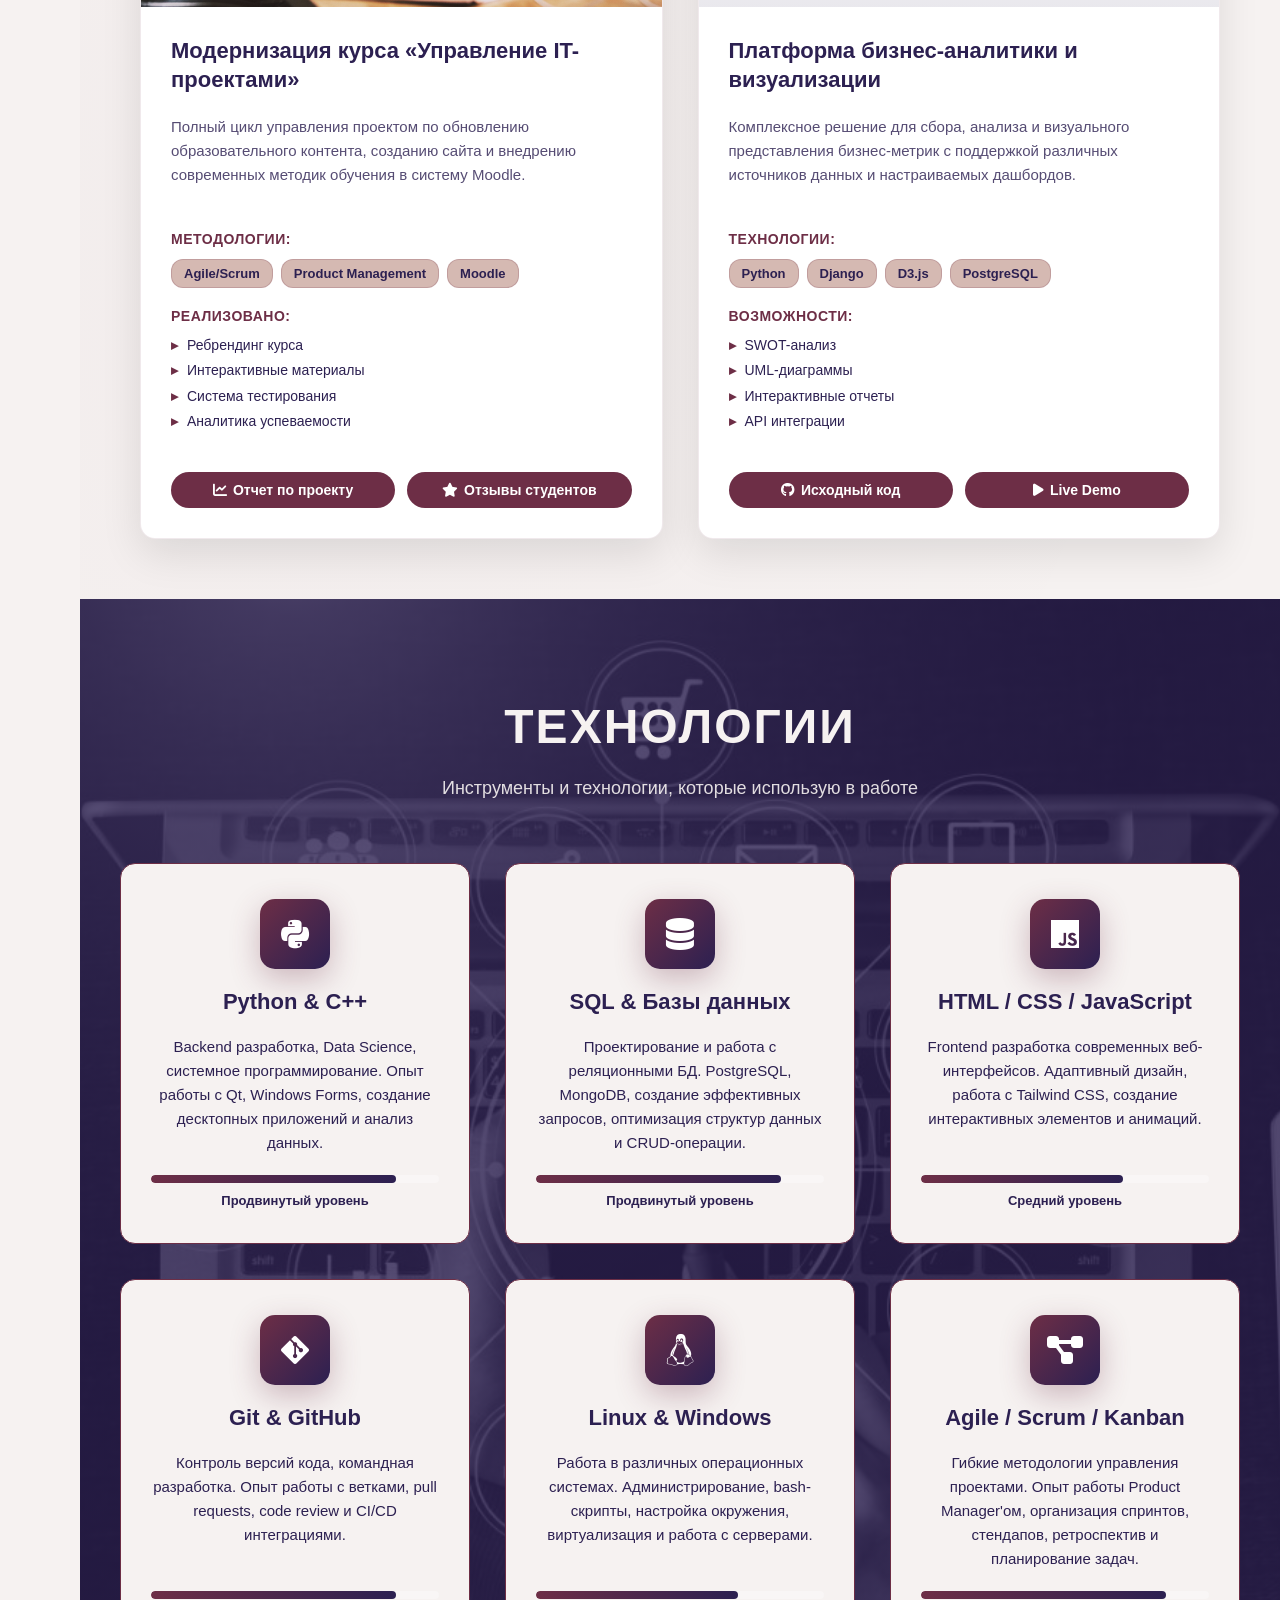
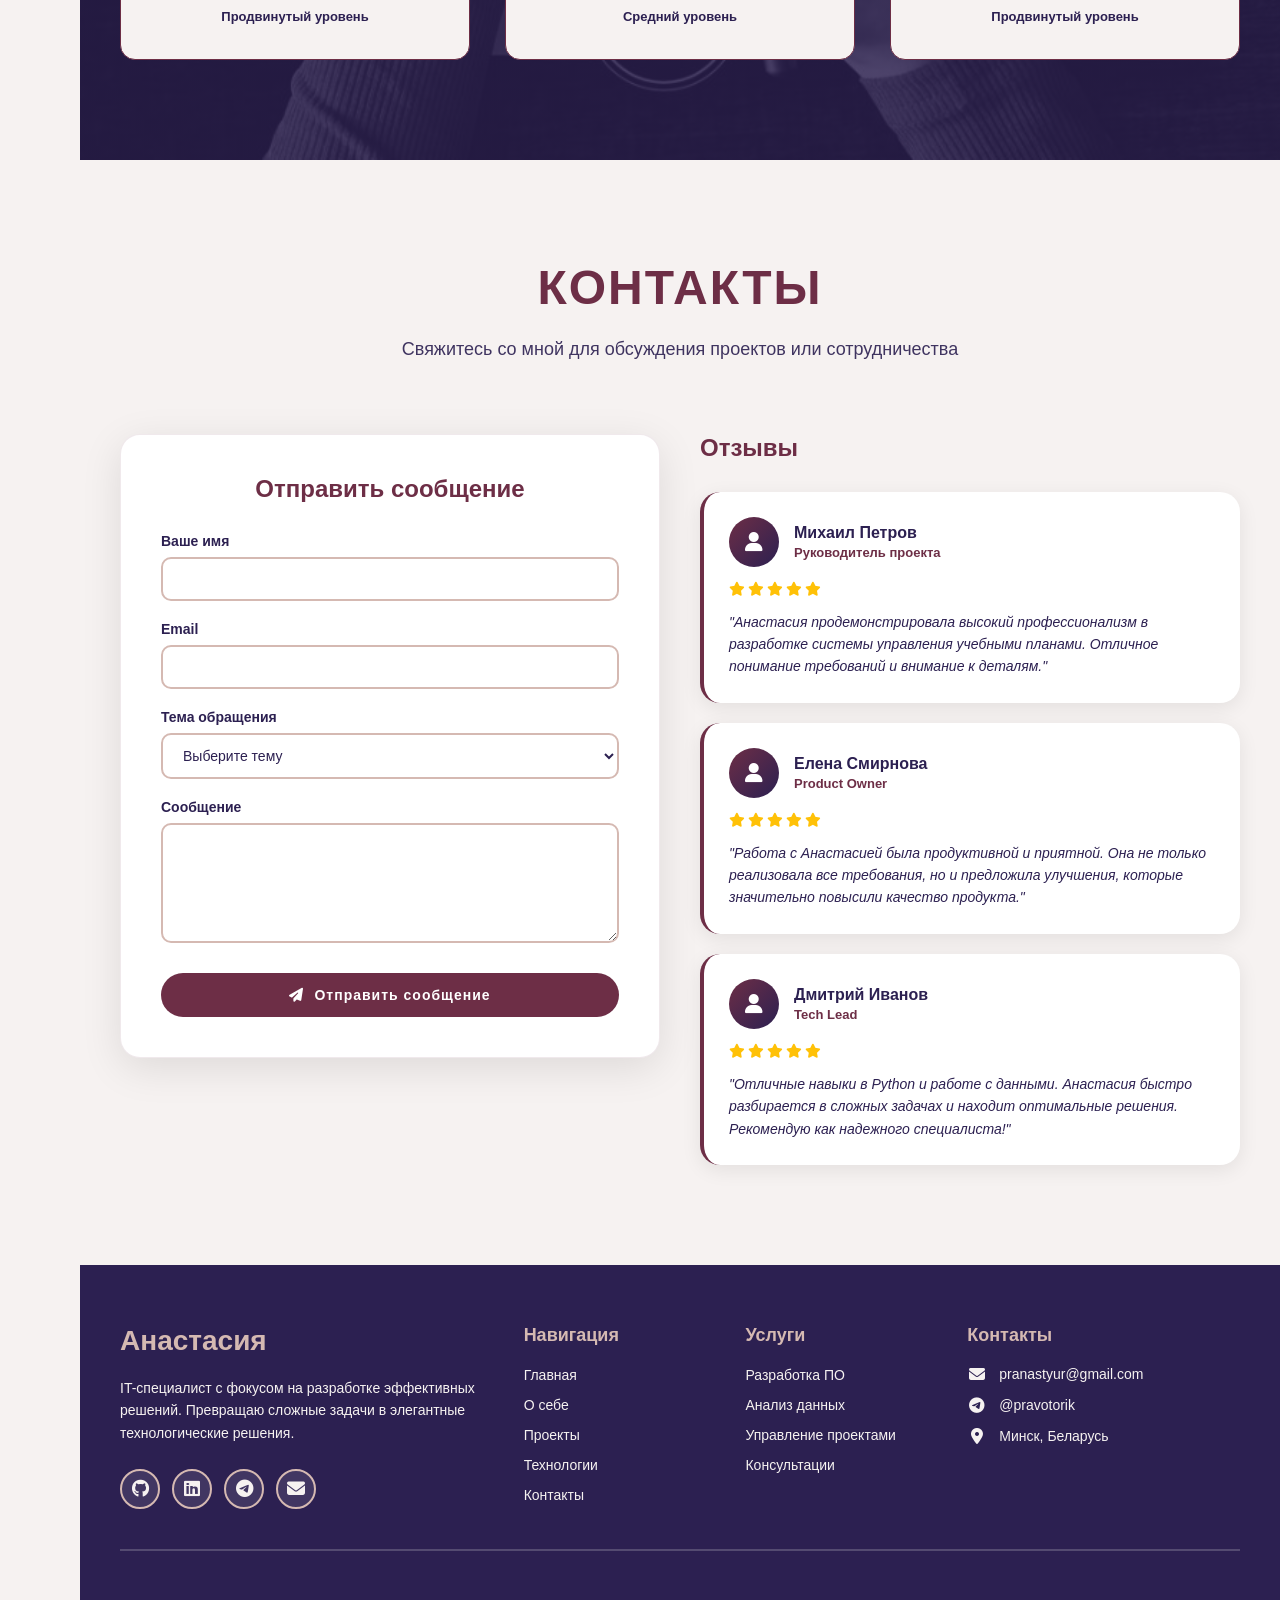
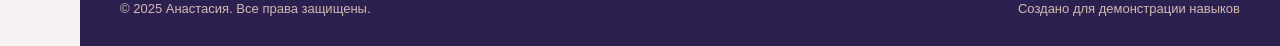
==== commit 2c3a9a4b: "Add files via upload" ====
--- a/index.html
+++ b/index.html
@@ -1,341 +1,861 @@
-<!DOCTYPE html>
-<html lang="ru">
-<head>
-    <meta charset="UTF-8">
-    <meta name="viewport" content="width=device-width, initial-scale=1.0">
-    <title>Анастасия - IT-специалист</title>
-    <!--иконки для правого меню и вокруг-->
-    <link rel="stylesheet" href="https://cdnjs.cloudflare.com/ajax/libs/font-awesome/6.4.0/css/all.min.css">
-   <link href="https://fonts.googleapis.com/css2?family=Montserrat:wght@300;400;600;700;800&family=Open+Sans:wght@300;400;600&family=Bebas+Neue&display=swap" rel="stylesheet">
-    <link rel="stylesheet" href="styles.css">
-</head>
-
-<body>
-    <!-- Left Sidebar -->
-    <div class="left-sidebar" id="leftSidebar">
-        <div class="sidebar-toggle left" id="leftToggle">
-            <div class="toggle-line"></div>
-            <div class="toggle-line"></div>
-            <div class="toggle-line"></div>
-        </div>
-        
-        <div class="icon-menu" id="iconMenu">
-            <a href="#home" class="icon-nav-item active" title="Главная">
-                <i class="fas fa-home"></i>
-                <span class="nav-text">Главная</span>
-            </a>
-            <a href="#about" class="icon-nav-item" title="Обо мне">
-                <i class="fas fa-user"></i>
-                <span class="nav-text">Обо мне</span>
-            </a>
-            <a href="#achievements" class="icon-nav-item" title="Достижения">
-                <i class="fas fa-trophy"></i>
-                <span class="nav-text">Достижения</span>
-            </a>
-            <a href="#" class="icon-nav-item" title="Резюме">
-                <i class="fas fa-file-alt"></i>
-                <span class="nav-text">Резюме</span>
-            </a>
-            <a href="#" class="icon-nav-item" title="Портфолио">
-                <i class="fas fa-briefcase"></i>
-                <span class="nav-text">Портфолио</span>
-            </a>
-            <a href="#" class="icon-nav-item" title="Контакты">
-                <i class="fas fa-envelope"></i>
-                <span class="nav-text">Контакты</span>
-            </a>
-        </div>
-    </div>
-
-    <!-- Home Page Content -->
-    <div class="home-page" id="home">
-        <div class="home-container">
-            <!-- Left Content -->
-            <div class="home-left">
-                <div class="home-content">
-                    <h1 class="home-title">ПРИВЕТ!</h1>
-                    <h2 class="home-name outlined-name">Я АНАСТАСИЯ</h2>
-                    <div class="home-roles">
-                        <p>IT-СПЕЦИАЛИСТ</p>
-                    </div>
-                    <div class="home-description">
-                        <p>
-                            Разбираю сложные задачи на части и нахожу для них работающие решения. Изучаю, как устроены процессы в digital-сфере, и помогаю их улучшать.
-                        </p>
-                        <p>
-                            Мне важно, чтобы итоговое решение было не только эффективным, но и понятным для всех.
-                        </p>
-                    </div>
-                    <div class="home-divider"></div>
-                    <a href="#about" class="btn-primary home-btn">
-                        Подробнее обо мне 🠖
-                    </a>
-                </div>
-            </div>
-
-            <!-- Right Content - Photo with Arc Navigation -->
-            <div class="home-right">
-                <div class="photo-nav-container">
-                    <!-- Profile Photo -->
-                    <div class="profile-photo-wrapper">
-                        <img 
-                            src="img/me.jpg" 
-                            alt="Анастасия"
-                            class="profile-photo"
-                        />
-                    </div>
-
-                    <!-- Arc with Navigation Icons -->
-                    <svg class="arc-svg" viewBox="0 0 400 400">
-                        <!-- Полукруг от 12:00 до 18:00 -->
-                        <path
-                            d="M 200 200 m 0 -140 a 140 140 0 0 1 0 280"
-                            fill="none"
-                            stroke="var(--pale-dogwood)"
-                            stroke-width="2"
-                            class="arc-path"
-                        />
-                    </svg>
-
-                    <!-- Skill Icons on Arc -->
-                    <div class="arc-icons" id="arcIcons">
-                        <!-- Иконки будут добавлены через JavaScript -->
-                    </div>
-                </div>
-            </div>
-        </div>
-    </div>
-
-        <!-- About Me Section -->
-    <section class="about-section" id="about">
-        <div class="about-container">
-            <div class="about-content">
-                <div class="about-text">
-                    <h2 class="about-title">Обо мне</h2>
-                    <p class="about-description">
-                        Я учусь на специальности «Управление информационными ресурсами» и активно развиваюсь 
-                        в IT-сфере. Мой подход сочетает технические навыки с аналитическим мышлением, что позволяет 
-                        мне создавать эффективные решения для сложных задач.
-                    </p>
-                    
-                    <div class="skills-grid">
-                        <div class="skill-category">
-                            <h3>Технические навыки</h3>
-                            <div class="skill-list">
-                                <span class="skill-item">C, C++, Python</span>
-                                <span class="skill-item">SQL, HTML, CSS</span>
-                                <span class="skill-item">GitHub, Linux, Windows</span>
-                                <span class="skill-item">Виртуализация, сети</span>
-                            </div>
-                        </div>
-                        
-                        <div class="skill-category">
-                            <h3>Профессиональные навыки</h3>
-                            <div class="skill-list">
-                                <span class="skill-item">Agile, Scrum, Kanban</span>
-                                <span class="skill-item">SWOT-анализ, UML/BPMN</span>
-                                <span class="skill-item">Управление проектами</span>
-                                <span class="skill-item">Презентации и коммуникация</span>
-                            </div>
-                        </div>
-                    </div>
-                    
-                    <div class="about-stats">
-                        <div class="stat-item">
-                            <div class="stat-number">2+</div>
-                            <div class="stat-label">года в IT</div>
-                        </div>
-                        <div class="stat-item">
-                            <div class="stat-number">5+</div>
-                            <div class="stat-label">завершенных проектов</div>
-                        </div>
-                        <div class="stat-item">
-                            <div class="stat-number">100%</div>
-                            <div class="stat-label">результативность</div>
-                        </div>
-                    </div>
-                </div>
-                
-                <div class="about-visual">
-                    <div class="floating-cards">
-                        <div class="floating-card card-1">
-                            <i class="fas fa-code"></i>
-                            <span>Development</span>
-                        </div>
-                        <div class="floating-card card-2">
-                            <i class="fas fa-chart-line"></i>
-                            <span>Analytics</span>
-                        </div>
-                        <div class="floating-card card-3">
-                            <i class="fas fa-project-diagram"></i>
-                            <span>Management</span>
-                        </div>
-                        <div class="floating-card card-4">
-                            <i class="fas fa-lightbulb"></i>
-                            <span>Innovation</span>
-                        </div>
-                    </div>
-                </div>
-            </div>
-        </div>
-    </section>
-
-<!-- Achievements Section -->
-    <section class="achievements-section" id="achievements">
-        <div class="achievements-container">
-            <div class="achievements-header">
-                <h2 class="section-title">Мои достижения</h2>
-                <p class="section-subtitle">Проекты и навыки, которые я развиваю в IT-сфере</p>
-            </div>
-            
-            <div class="achievements-grid">
-                <!-- Achievement 1 -->
-                <div class="project-card" data-category="programming">
-                    <div class="project-corner"></div>
-                    <div class="project-image">
-                        <img src="img/ach_c.jpg" alt="C++ Development">
-                        <div class="project-overlay"></div>
-                        <span class="project-badge">Программирование</span>
-                    </div>
-                    <div class="project-content">
-                        <h3>Разработка на C++</h3>
-                        <p>Разработчик полного цикла учебного проекта "Система управления образовательными стандартами" на C++/Windows Forms. Реализация модуля работы с БД, SQL-запросы, CRUD-операции, интеграция с MS Word.</p>
-                        <div class="project-tags">
-                            <span class="tag">C++</span>
-                            <span class="tag">Windows Forms</span>
-                            <span class="tag">SQL</span>
-                            <span class="tag">GitHub</span>
-                        </div>
-                        <a href="#" class="project-link">
-                            <span>Подробнее</span>
-                            <span class="arrow">→</span>
-                        </a>
-                    </div>
-                </div>
-
-                <!-- Achievement 2 -->
-                <div class="project-card" data-category="programming">
-                    <div class="project-corner"></div>
-                    <div class="project-image">
-                        <img src="img/ach_py.jpg" alt="Python Development">
-                        <div class="project-overlay"></div>
-                        <span class="project-badge">Программирование</span>
-                    </div>
-                    <div class="project-content">
-                        <h3>Python разработка</h3>
-                        <p>Разработка десктопного приложения на Python/Qt для многокритериальной оценки цифровых компетенций. Проектирование БД в Erwin, внедрение модуля визуализации результатов с диаграммами.</p>
-                        <div class="project-tags">
-                            <span class="tag">Python</span>
-                            <span class="tag">Qt</span>
-                            <span class="tag">Erwin</span>
-                            <span class="tag">Data Visualization</span>
-                        </div>
-                        <a href="#" class="project-link">
-                            <span>Подробнее</span>
-                            <span class="arrow">→</span>
-                        </a>
-                    </div>
-                </div>
-
-                <!-- Achievement 3 -->
-                <div class="project-card" data-category="management">
-                    <div class="project-corner"></div>
-                    <div class="project-image">
-                        <img src="img/ach_manage.jpg" alt="Project Management">
-                        <div class="project-overlay"></div>
-                        <span class="project-badge">Управление</span>
-                    </div>
-                    <div class="project-content">
-                        <h3>Управление IT-проектами</h3>
-                        <p>Product Manager модернизации курса «Управление IT-проектами» в Moodle. Управление полным жизненным циклом проекта, координация команды по методологиям Agile, проведение стендапов и планирование спринтов.</p>
-                        <div class="project-tags">
-                            <span class="tag">Agile</span>
-                            <span class="tag">Scrum</span>
-                            <span class="tag">Product Management</span>
-                            <span class="tag">Moodle</span>
-                        </div>
-                        <a href="#" class="project-link">
-                            <span>Подробнее</span>
-                            <span class="arrow">→</span>
-                        </a>
-                    </div>
-                </div>
-
-                <!-- Achievement 4 -->
-                <div class="project-card" data-category="analytics">
-                    <div class="project-corner"></div>
-                    <div class="project-image">
-                        <img src="https://images.unsplash.com/photo-1551288049-bebda4e38f71?ixlib=rb-4.0.3&ixid=M3wxMjA3fDB8MHxwaG90by1wYWdlfHx8fGVufDB8fHx8fA%3D%3D&auto=format&fit=crop&w=1000&q=80" alt="Data Analysis">
-                        <div class="project-overlay"></div>
-                        <span class="project-badge">Аналитика</span>
-                    </div>
-                    <div class="project-content">
-                        <h3>Анализ данных и визуализация</h3>
-                        <p>Анализ и проектирование систем: SWOT, системный и ситуационный анализ, сбор требований, написание ТЗ. Владение UML/BPMN, моделирование в Draw.io, Ramus. Создание отчетов и визуализаций.</p>
-                        <div class="project-tags">
-                            <span class="tag">SWOT</span>
-                            <span class="tag">UML/BPMN</span>
-                            <span class="tag">Draw.io</span>
-                            <span class="tag">Ramus</span>
-                        </div>
-                        <a href="#" class="project-link">
-                            <span>Подробнее</span>
-                            <span class="arrow">→</span>
-                        </a>
-                    </div>
-                </div>
-
-                <!-- Achievement 5 -->
-                <div class="project-card" data-category="optimization">
-                    <div class="project-corner"></div>
-                    <div class="project-image">
-                        <img src="https://images.unsplash.com/photo-1460925895917-afdab827c52f?ixlib=rb-4.0.3&ixid=M3wxMjA3fDB8MHxwaG90by1wYWdlfHx8fGVufDB8fHx8fA%3D%3D&auto=format&fit=crop&w=1000&q=80" alt="Business Optimization">
-                        <div class="project-overlay"></div>
-                        <span class="project-badge">Оптимизация</span>
-                    </div>
-                    <div class="project-content">
-                        <h3>Оптимизация бизнес-процессов</h3>
-                        <p>Автоматизация процессов оценки компетенций и управления учебной документацией. Снижение времени проведения оценки на 60%, повышение точности расчетов за счет исключения человеческого фактора.</p>
-                        <div class="project-tags">
-                            <span class="tag">Process Automation</span>
-                            <span class="tag">Efficiency</span>
-                            <span class="tag">Optimization</span>
-                            <span class="tag">Results</span>
-                        </div>
-                        <a href="#" class="project-link">
-                            <span>Подробнее</span>
-                            <span class="arrow">→</span>
-                        </a>
-                    </div>
-                </div>
-
-                <!-- Achievement 6 -->
-                <div class="project-card" data-category="web">
-                    <div class="project-corner"></div>
-                    <div class="project-image">
-                        <img src="https://images.unsplash.com/photo-1547658719-da2b51169166?ixlib=rb-4.0.3&ixid=M3wxMjA3fDB8MHxwaG90by1wYWdlfHx8fGVufDB8fHx8fA%3D%3D&auto=format&fit=crop&w=1000&q=80" alt="Web Development">
-                        <div class="project-overlay"></div>
-                        <span class="project-badge">Веб-разработка</span>
-                    </div>
-                    <div class="project-content">
-                        <h3>Веб-разработка и дизайн</h3>
-                        <p>Веб-разработка: HTML, CSS, JavaScript. Работа с системами контроля версий GitHub. Создание презентаций и отчетов в PowerPoint, Canva. Опыт выступлений перед заказчиками с презентацией проектов.</p>
-                        <div class="project-tags">
-                            <span class="tag">HTML/CSS</span>
-                            <span class="tag">JavaScript</span>
-                            <span class="tag">GitHub</span>
-                            <span class="tag">Presentations</span>
-                        </div>
-                        <a href="#" class="project-link">
-                            <span>Подробнее</span>
-                            <span class="arrow">→</span>
-                        </a>
-                    </div>
-                </div>
-            </div>
-        </div>
-    </section>
-
-    <script src="script.js"></script>
-</body>
-</html>
+<!DOCTYPE html>
+<html lang="ru">
+  <head>
+    <meta charset="UTF-8" />
+    <meta name="viewport" content="width=device-width, initial-scale=1.0" />
+    <title>Анастасия - IT-специалист</title>
+    <link rel="preconnect" href="https://fonts.googleapis.com" />
+    <link rel="preconnect" href="https://fonts.gstatic.com" crossorigin />
+    <link
+      href="https://fonts.googleapis.com/css2?family=Bebas+Neue&family=Montserrat:wght@300;400;500;600;700;800;900&display=swap"
+      rel="stylesheet"
+    />
+    <link
+      rel="stylesheet"
+      href="https://cdnjs.cloudflare.com/ajax/libs/font-awesome/6.4.0/css/all.min.css"
+    />
+    <link rel="stylesheet" href="styles.css" />
+  </head>
+
+  <body>
+    <!-- Progress scroll bar -->
+    <div class="progress-scroll"></div>
+
+    <!-- Burger Menu Toggle (Mobile Only) -->
+    <div class="burger-toggle" id="burgerToggle">
+      <span class="burger-line"></span>
+      <span class="burger-line"></span>
+      <span class="burger-line"></span>
+    </div>
+
+    <!-- Burger Menu Overlay -->
+    <div class="burger-overlay" id="burgerOverlay"></div>
+
+    <!-- Burger Menu (Mobile) -->
+    <nav class="burger-menu" id="burgerMenu">
+      <div class="burger-nav">
+        <a href="#home" class="burger-nav-item active">
+          <i class="fas fa-home"></i>
+          <span>Главная</span>
+        </a>
+        <a href="#about" class="burger-nav-item">
+          <i class="fas fa-user"></i>
+          <span>О себе</span>
+        </a>
+        <a href="#projects" class="burger-nav-item">
+          <i class="fas fa-briefcase"></i>
+          <span>Проекты</span>
+        </a>
+        <a href="#technologies" class="burger-nav-item">
+          <i class="fas fa-code"></i>
+          <span>Технологии</span>
+        </a>
+        <a href="#contact" class="burger-nav-item">
+          <i class="fas fa-envelope"></i>
+          <span>Контакты</span>
+        </a>
+      </div>
+    </nav>
+
+    <!-- Left Sidebar -->
+    <nav class="left-sidebar" id="leftSidebar">
+      <div class="sidebar-toggle" id="leftToggle">
+        <span class="toggle-line"></span>
+        <span class="toggle-line"></span>
+        <span class="toggle-line"></span>
+      </div>
+      <div class="icon-menu">
+        <a href="#home" class="icon-nav-item active" data-testid="nav-home">
+          <i class="fas fa-home"></i>
+          <span class="nav-text">Главная</span>
+        </a>
+        <a href="#about" class="icon-nav-item" data-testid="nav-about">
+          <i class="fas fa-user"></i>
+          <span class="nav-text">О себе</span>
+        </a>
+        <a href="#projects" class="icon-nav-item" data-testid="nav-projects">
+          <i class="fas fa-briefcase"></i>
+          <span class="nav-text">Проекты</span>
+        </a>
+        <a
+          href="#technologies"
+          class="icon-nav-item"
+          data-testid="nav-technologies"
+        >
+          <i class="fas fa-code"></i>
+          <span class="nav-text">Технологии</span>
+        </a>
+        <a href="#contact" class="icon-nav-item" data-testid="nav-contact">
+          <i class="fas fa-envelope"></i>
+          <span class="nav-text">Контакты</span>
+        </a>
+      </div>
+    </nav>
+
+    <!-- Home Section -->
+    <section class="home-page" id="home">
+      <div class="home-container">
+        <div class="home-left">
+          <div class="home-content">
+            <h1 class="home-title">ПРИВЕТ!</h1>
+            <h2 class="home-name">
+              <span class="outlined-name">Я АНАСТАСИЯ</span>
+            </h2>
+            <div class="home-roles">
+              <p>IT-СПЕЦИАЛИСТ</p>
+            </div>
+            <div class="home-description">
+              <p>
+                Разбираю сложные задачи на части и нахожу для них работающие
+                решения. Изучаю, как устроены процессы в digital-сфере, и
+                помогаю их улучшать.
+              </p>
+              <p>
+                Мне важно, чтобы итоговое решение было не только эффективным, но
+                и понятным для всех.
+              </p>
+            </div>
+            <a href="#about" class="btn-primary" data-testid="learn-more-btn"
+              >Подробнее обо мне <i class="fas fa-arrow-right"></i
+            ></a>
+          </div>
+        </div>
+        <div class="home-right">
+          <div class="photo-nav-container">
+            <div class="profile-photo-wrapper">
+              <img
+                src="img/me.jpg"
+                alt="Анастасия"
+                class="profile-photo"
+                data-testid="profile-photo"
+              />
+            </div>
+            <div class="arc-icons" id="arcIcons"></div>
+          </div>
+        </div>
+      </div>
+    </section>
+
+    <!-- About Section -->
+    <section class="profile-section" id="about">
+      <div class="profile-container">
+        <div class="profile-card">
+          <div class="profile-header">
+            <div class="profile-avatar">
+              <img
+                src="img/me2.jpg"
+                alt="Анастасия"
+                class="avatar-image"
+                data-testid="about-avatar"
+              />
+              <div class="avatar-frame"></div>
+            </div>
+            <div class="profile-main-info">
+              <h3 class="profile-name">Анастасия</h3>
+              <p class="profile-title">
+                IT-специалист & Студентка Академии управления
+              </p>
+              <div class="profile-stats">
+                <div class="stat-item">
+                  <span class="stat-number">2+</span>
+                  <span class="stat-label">года в IT</span>
+                </div>
+                <div class="stat-item">
+                  <span class="stat-number">5+</span>
+                  <span class="stat-label">проектов</span>
+                </div>
+                <div class="stat-item">
+                  <span class="stat-number">100%</span>
+                  <span class="stat-label">результат</span>
+                </div>
+              </div>
+            </div>
+          </div>
+
+          <div class="profile-content">
+            <div class="info-column">
+              <div class="info-block">
+                <h4><i class="fas fa-graduation-cap"></i> Образование</h4>
+                <div class="info-text">
+                  <p><strong>Академия управления</strong></p>
+                  <p>Институт управленческих кадров</p>
+                  <p>Специальность: «Управление информационными ресурсами»</p>
+                  <p>Годы обучения: 2023-2027</p>
+                </div>
+              </div>
+
+              <div class="info-block">
+                <h4><i class="fas fa-laptop-code"></i> Освоенные дисциплины</h4>
+                <div class="skills-grid">
+                  <span class="skill-tag"
+                    >Алгоритмизация и программирование</span
+                  >
+                  <span class="skill-tag">Компьютерные сети</span>
+                  <span class="skill-tag">Операционые системы</span>
+                  <span class="skill-tag">Системы баз данных</span>
+                  <span class="skill-tag">Дискретная математика</span>
+                  <span class="skill-tag"
+                    >Администрирование информационных систем</span
+                  >
+                  <span class="skill-tag">Управление IT-проектами</span>
+                  <span class="skill-tag">Гибкие методологии</span>
+                </div>
+              </div>
+            </div>
+
+            <div class="info-column">
+              <div class="info-block">
+                <h4><i class="fas fa-user-circle"></i> О себе</h4>
+                <div class="info-text">
+                  <p>
+                    Превращаю сложные задачи в элегантные IT-решения. Соединяю
+                    техническую экспертизу с пониманием бизнес-процессов.
+                  </p>
+                  <p>
+                    Верю, что технологии должны служить людям, а не усложнять их
+                    жизнь. Создаю не просто работающий код, а решения, которые
+                    действительно помогают.
+                  </p>
+                </div>
+              </div>
+
+              <div class="info-block">
+                <h4><i class="fas fa-target"></i> Направления</h4>
+                <div class="interests-list">
+                  <div class="interest-item">
+                    <i class="fas fa-code"></i>
+                    <span>Разработка ПО</span>
+                  </div>
+                  <div class="interest-item">
+                    <i class="fas fa-chart-bar"></i>
+                    <span>Анализ данных</span>
+                  </div>
+                  <div class="interest-item">
+                    <i class="fas fa-project-diagram"></i>
+                    <span>Управление проектами</span>
+                  </div>
+                  <div class="interest-item">
+                    <i class="fas fa-robot"></i>
+                    <span>Искусственный интеллект</span>
+                  </div>
+                </div>
+              </div>
+            </div>
+          </div>
+        </div>
+      </div>
+    </section>
+
+    <!-- Projects Section -->
+    <section class="projects-section" id="projects">
+      <div class="projects-container">
+        <div class="projects-header">
+          <h2 class="section-title">МОИ ПРОЕКТЫ</h2>
+          <p class="section-subtitle">
+            Реализованные IT-решения, демонстрирующие мой профессиональный рост
+          </p>
+        </div>
+
+        <div class="projects-grid">
+          <!-- Project 1 -->
+          <div class="project-item">
+            <div class="project-image">
+              <img
+                src="img/ach_c.jpg"
+                alt="Система управления образовательными стандартами"
+                data-testid="project-1-img"
+              />
+              <div class="project-overlay"></div>
+              <span class="project-category">Backend Development</span>
+            </div>
+            <div class="project-info">
+              <h3 class="project-title">
+                Система управления образовательными стандартами
+              </h3>
+              <p class="project-description">
+                Полнофункциональная desktop-система для автоматизации управления
+                учебными планами и стандартами. Реализована модульная
+                архитектура с разделением на бизнес-логику и интерфейс.
+              </p>
+              <div class="project-details">
+                <div class="project-tech">
+                  <h4>Технологии:</h4>
+                  <div class="tech-tags">
+                    <span class="tech-tag">C++</span>
+                    <span class="tech-tag">Windows Forms</span>
+                    <span class="tech-tag">SQL Server</span>
+                    <span class="tech-tag">Git</span>
+                  </div>
+                </div>
+                <div class="project-features">
+                  <h4>Ключевые функции:</h4>
+                  <ul class="features-list">
+                    <li>CRUD операции с учебными планами</li>
+                    <li>Генерация отчетов в Excel</li>
+                    <li>Валидация данных</li>
+                    <li>Ролевая модель доступа</li>
+                  </ul>
+                </div>
+              </div>
+              <div class="project-links">
+                <a href="https://github.com/Pravotorik/EdProgs" class="project-link" data-testid="project-1-code" target="_blank" rel="noopener noreferrer">
+                  <i class="fab fa-github"></i> Исходный код
+                </a>
+                <a href="https://docs.google.com/presentation/d/1iPLV_wcp0j43TkUeL_miTrjQqCRAtCQi/edit?usp=sharing&ouid=117420281675630772141&rtpof=true&sd=true" class="project-link" data-testid="project-1-demo" target="_blank" rel="noopener noreferrer">
+                  <i class="fas fa-external-link-alt"></i> Демо
+                </a>
+              </div>
+            </div>
+          </div>
+
+          <!-- Project 2 -->
+          <div class="project-item">
+            <div class="project-image">
+              <img
+                src="img/ach_py.jpg"
+                alt="Система оценки цифровых компетенций"
+                data-testid="project-2-img"
+              />
+              <div class="project-overlay"></div>
+              <span class="project-category">Data Analysis</span>
+            </div>
+            <div class="project-info">
+              <h3 class="project-title">
+                Система многокритериальной оценки компетенций
+              </h3>
+              <p class="project-description">
+                Десктопное приложение для комплексной оценки цифровых навыков
+                сотрудников с продвинутой визуализацией результатов и аналитикой
+                развития компетенций.
+              </p>
+              <div class="project-details">
+                <div class="project-tech">
+                  <h4>Технологии:</h4>
+                  <div class="tech-tags">
+                    <span class="tech-tag">Python</span>
+                    <span class="tech-tag">PyQt5</span>
+                    <span class="tech-tag">PostgreSQL</span>
+                    <span class="tech-tag">Matplotlib</span>
+                  </div>
+                </div>
+                <div class="project-features">
+                  <h4>Ключевые функции:</h4>
+                  <ul class="features-list">
+                    <li>Адаптивные опросники</li>
+                    <li>Интерактивные диаграммы</li>
+                    <li>Сравнительный анализ</li>
+                    <li>Экспорт в PDF/Excel</li>
+                  </ul>
+                </div>
+              </div>
+              <div class="project-links">
+                <a href="https://github.com/Pravotorik/eCompetence" class="project-link" data-testid="project-2-code" target="_blank" rel="noopener noreferrer">
+                  <i class="fab fa-github"></i> Исходный код
+                </a>
+                <a href="https://docs.google.com/document/d/1DCxUFkhQutp90GdDT_H24OpgTaeiATp6_Bd1nG_Vbzw/edit?usp=sharing" class="project-link" data-testid="project-2-docs" target="_blank" rel="noopener noreferrer">
+                  <i class="fas fa-file-alt"></i> Документация
+                </a>
+              </div>
+            </div>
+          </div>
+
+          <!-- Project 3 -->
+          <div class="project-item">
+            <div class="project-image">
+              <img
+                src="img/ach_manage.jpg"
+                alt="Модернизация образовательного курса"
+                data-testid="project-3-img"
+              />
+              <div class="project-overlay"></div>
+              <span class="project-category">Project Management</span>
+            </div>
+            <div class="project-info">
+              <h3 class="project-title">
+                Модернизация курса «Управление IT-проектами»
+              </h3>
+              <p class="project-description">
+                Полный цикл управления проектом по обновлению образовательного
+                контента, созданию сайта и внедрению современных методик
+                обучения в систему Moodle.
+              </p>
+              <div class="project-details">
+                <div class="project-tech">
+                  <h4>Методологии:</h4>
+                  <div class="tech-tags">
+                    <span class="tech-tag">Agile/Scrum</span>
+                    <span class="tech-tag">Product Management</span>
+                    <span class="tech-tag">Moodle</span>
+                  </div>
+                </div>
+                <div class="project-features">
+                  <h4>Реализовано:</h4>
+                  <ul class="features-list">
+                    <li>Ребрендинг курса</li>
+                    <li>Интерактивные материалы</li>
+                    <li>Система тестирования</li>
+                    <li>Аналитика успеваемости</li>
+                  </ul>
+                </div>
+              </div>
+              <div class="project-links">
+                <a href="https://docs.google.com/presentation/d/1P8dtbsT293YoZ7pt3l-RQsRH0r9sTKGT/edit?usp=sharing&ouid=117420281675630772141&rtpof=true&sd=true" class="project-link" data-testid="project-3-report" target="_blank" rel="noopener noreferrer">
+                  <i class="fas fa-chart-line"></i> Отчет по проекту
+                </a>
+                <a
+                  href="https://docs.google.com/document/d/1D9TTrdTSJrHgNYFC2axCmx5y77J725UYxaKCr3wJxkY/edit?usp=sharing"
+                  class="project-link"
+                  data-testid="project-3-reviews" target="_blank" rel="noopener noreferrer">
+                  <i class="fas fa-star"></i> Отзывы студентов
+                </a>
+              </div>
+            </div>
+          </div>
+
+          <!-- Project 4 -->
+          <div class="project-item">
+            <div class="project-image">
+              <img
+                src="https://images.unsplash.com/photo-1551288049-bebda4e38f71?ixlib=rb-4.0.3&ixid=M3wxMjA3fDB8MHxwaG90by1wYWdlfHx8fGVufDB8fHx8fA%3D%3D&auto=format&fit=crop&w=1000&q=80"
+                alt="Аналитическая платформа"
+                data-testid="project-4-img"
+              />
+              <div class="project-overlay"></div>
+              <span class="project-category">Business Analytics</span>
+            </div>
+            <div class="project-info">
+              <h3 class="project-title">
+                Платформа бизнес-аналитики и визуализации
+              </h3>
+              <p class="project-description">
+                Комплексное решение для сбора, анализа и визуального
+                представления бизнес-метрик с поддержкой различных источников
+                данных и настраиваемых дашбордов.
+              </p>
+              <div class="project-details">
+                <div class="project-tech">
+                  <h4>Технологии:</h4>
+                  <div class="tech-tags">
+                    <span class="tech-tag">Python</span>
+                    <span class="tech-tag">Django</span>
+                    <span class="tech-tag">D3.js</span>
+                    <span class="tech-tag">PostgreSQL</span>
+                  </div>
+                </div>
+                <div class="project-features">
+                  <h4>Возможности:</h4>
+                  <ul class="features-list">
+                    <li>SWOT-анализ</li>
+                    <li>UML-диаграммы</li>
+                    <li>Интерактивные отчеты</li>
+                    <li>API интеграции</li>
+                  </ul>
+                </div>
+              </div>
+              <div class="project-links">
+                <a href="https://docs.google.com/spreadsheets/d/1hUGbeHn46ibXehNrRJk_CPfAbqJApf5D/edit?usp=sharing&ouid=117420281675630772141&rtpof=true&sd=true" class="project-link" data-testid="project-4-code" target="_blank" rel="noopener noreferrer">
+                  <i class="fab fa-github"></i> Исходный код
+                </a>
+                <a href="https://docs.google.com/spreadsheets/d/1W9BEHGnH19HKNw2lgM0lOII-29pjv9UZ/edit?usp=sharing&ouid=117420281675630772141&rtpof=true&sd=true" class="project-link" data-testid="project-4-demo"  target="_blank" rel="noopener noreferrer">
+                    <i class="fas fa-play"></i> Live Demo
+                </a>
+              </div>
+            </div>
+          </div>
+        </div>
+      </div>
+    </section>
+
+    <!-- Technologies Section -->
+    <section class="technologies-section" id="technologies">
+      <div class="technologies-container">
+        <div class="technologies-header">
+          <h2 class="section-title">ТЕХНОЛОГИИ</h2>
+          <p class="section-subtitle">
+            Инструменты и технологии, которые использую в работе
+          </p>
+        </div>
+
+        <div class="technologies-grid">
+          <!-- Tech 1 -->
+          <div class="tech-card">
+            <div class="tech-icon-wrapper">
+              <i class="fab fa-python"></i>
+            </div>
+            <h3 class="tech-title">Python & C++</h3>
+            <p class="tech-description">
+              Backend разработка, Data Science, системное программирование. Опыт
+              работы с Qt, Windows Forms, создание десктопных приложений и
+              анализ данных.
+            </p>
+            <div class="tech-level">
+              <div class="level-bar">
+                <div class="level-fill" style="width: 85%"></div>
+              </div>
+              <span class="level-text">Продвинутый уровень</span>
+            </div>
+          </div>
+
+          <!-- Tech 2 -->
+          <div class="tech-card">
+            <div class="tech-icon-wrapper">
+              <i class="fas fa-database"></i>
+            </div>
+            <h3 class="tech-title">SQL & Базы данных</h3>
+            <p class="tech-description">
+              Проектирование и работа с реляционными БД. PostgreSQL, MongoDB,
+              создание эффективных запросов, оптимизация структур данных и
+              CRUD-операции.
+            </p>
+            <div class="tech-level">
+              <div class="level-bar">
+                <div class="level-fill" style="width: 85%"></div>
+              </div>
+              <span class="level-text">Продвинутый уровень</span>
+            </div>
+          </div>
+
+          <!-- Tech 3 -->
+          <div class="tech-card">
+            <div class="tech-icon-wrapper">
+              <i class="fab fa-js"></i>
+            </div>
+            <h3 class="tech-title">HTML / CSS / JavaScript</h3>
+            <p class="tech-description">
+              Frontend разработка современных веб-интерфейсов. Адаптивный
+              дизайн, работа с Tailwind CSS, создание интерактивных элементов и
+              анимаций.
+            </p>
+            <div class="tech-level">
+              <div class="level-bar">
+                <div class="level-fill" style="width: 70%"></div>
+              </div>
+              <span class="level-text">Средний уровень</span>
+            </div>
+          </div>
+
+          <!-- Tech 4 -->
+          <div class="tech-card">
+            <div class="tech-icon-wrapper">
+              <i class="fab fa-git-alt"></i>
+            </div>
+            <h3 class="tech-title">Git & GitHub</h3>
+            <p class="tech-description">
+              Контроль версий кода, командная разработка. Опыт работы с ветками,
+              pull requests, code review и CI/CD интеграциями.
+            </p>
+            <div class="tech-level">
+              <div class="level-bar">
+                <div class="level-fill" style="width: 85%"></div>
+              </div>
+              <span class="level-text">Продвинутый уровень</span>
+            </div>
+          </div>
+
+          <!-- Tech 5 -->
+          <div class="tech-card">
+            <div class="tech-icon-wrapper">
+              <i class="fab fa-linux"></i>
+            </div>
+            <h3 class="tech-title">Linux & Windows</h3>
+            <p class="tech-description">
+              Работа в различных операционных системах. Администрирование,
+              bash-скрипты, настройка окружения, виртуализация и работа с
+              серверами.
+            </p>
+            <div class="tech-level">
+              <div class="level-bar">
+                <div class="level-fill" style="width: 70%"></div>
+              </div>
+              <span class="level-text">Средний уровень</span>
+            </div>
+          </div>
+
+          <!-- Tech 6 -->
+          <div class="tech-card">
+            <div class="tech-icon-wrapper">
+              <i class="fas fa-project-diagram"></i>
+            </div>
+            <h3 class="tech-title">Agile / Scrum / Kanban</h3>
+            <p class="tech-description">
+              Гибкие методологии управления проектами. Опыт работы Product
+              Manager'ом, организация спринтов, стендапов, ретроспектив и
+              планирование задач.
+            </p>
+            <div class="tech-level">
+              <div class="level-bar">
+                <div class="level-fill" style="width: 85%"></div>
+              </div>
+              <span class="level-text">Продвинутый уровень</span>
+            </div>
+          </div>
+        </div>
+      </div>
+    </section>
+
+    <!-- Contact Section -->
+    <section class="contact-section" id="contact">
+      <div class="contact-container">
+        <div class="contact-header">
+          <h2 class="section-title">КОНТАКТЫ</h2>
+          <p class="section-subtitle">
+            Свяжитесь со мной для обсуждения проектов или сотрудничества
+          </p>
+        </div>
+
+        <div class="contact-content">
+          <!-- Contact Form -->
+          <div class="contact-form-wrapper">
+            <h3 class="form-title">Отправить сообщение</h3>
+            <form
+              class="contact-form"
+              id="contactForm"
+              data-testid="contact-form"
+            >
+              <div class="form-group">
+                <label for="name">Ваше имя</label>
+                <input
+                  type="text"
+                  id="name"
+                  name="name"
+                  required
+                  data-testid="contact-name"
+                />
+              </div>
+              <div class="form-group">
+                <label for="email">Email</label>
+                <input
+                  type="email"
+                  id="email"
+                  name="email"
+                  required
+                  data-testid="contact-email"
+                />
+              </div>
+              <div class="form-group">
+                <label for="subject">Тема обращения</label>
+                <select
+                  id="subject"
+                  name="subject"
+                  required
+                  data-testid="contact-subject"
+                >
+                  <option value="">Выберите тему</option>
+                  <option value="project">Обсуждение проекта</option>
+                  <option value="collaboration">
+                    Предложение о сотрудничестве
+                  </option>
+                  <option value="feedback">Отзыв о работе</option>
+                  <option value="question">Вопрос</option>
+                  <option value="other">Другое</option>
+                </select>
+              </div>
+              <div class="form-group">
+                <label for="message">Сообщение</label>
+                <textarea
+                  id="message"
+                  name="message"
+                  rows="5"
+                  required
+                  data-testid="contact-message"
+                ></textarea>
+              </div>
+              <button
+                type="submit"
+                class="btn-primary"
+                data-testid="contact-submit"
+              >
+                <i class="fas fa-paper-plane"></i> Отправить сообщение
+              </button>
+            </form>
+            <div class="form-success" id="formSuccess" style="display: none">
+              <i class="fas fa-check-circle"></i>
+              <p>Спасибо! Ваше сообщение успешно отправлено.</p>
+            </div>
+          </div>
+
+          <!-- Testimonials -->
+          <div class="testimonials-wrapper">
+            <h3 class="testimonials-title">Отзывы</h3>
+            <div class="testimonials-list">
+              <div class="testimonial-item">
+                <div class="testimonial-header">
+                  <div class="testimonial-avatar">
+                    <i class="fas fa-user"></i>
+                  </div>
+                  <div class="testimonial-info">
+                    <h4>Михаил Петров</h4>
+                    <p>Руководитель проекта</p>
+                  </div>
+                </div>
+                <div class="testimonial-rating">
+                  <i class="fas fa-star"></i>
+                  <i class="fas fa-star"></i>
+                  <i class="fas fa-star"></i>
+                  <i class="fas fa-star"></i>
+                  <i class="fas fa-star"></i>
+                </div>
+                <p class="testimonial-text">
+                  "Анастасия продемонстрировала высокий профессионализм в
+                  разработке системы управления учебными планами. Отличное
+                  понимание требований и внимание к деталям."
+                </p>
+              </div>
+
+              <div class="testimonial-item">
+                <div class="testimonial-header">
+                  <div class="testimonial-avatar">
+                    <i class="fas fa-user"></i>
+                  </div>
+                  <div class="testimonial-info">
+                    <h4>Елена Смирнова</h4>
+                    <p>Product Owner</p>
+                  </div>
+                </div>
+                <div class="testimonial-rating">
+                  <i class="fas fa-star"></i>
+                  <i class="fas fa-star"></i>
+                  <i class="fas fa-star"></i>
+                  <i class="fas fa-star"></i>
+                  <i class="fas fa-star"></i>
+                </div>
+                <p class="testimonial-text">
+                  "Работа с Анастасией была продуктивной и приятной. Она не
+                  только реализовала все требования, но и предложила улучшения,
+                  которые значительно повысили качество продукта."
+                </p>
+              </div>
+
+              <div class="testimonial-item">
+                <div class="testimonial-header">
+                  <div class="testimonial-avatar">
+                    <i class="fas fa-user"></i>
+                  </div>
+                  <div class="testimonial-info">
+                    <h4>Дмитрий Иванов</h4>
+                    <p>Tech Lead</p>
+                  </div>
+                </div>
+                <div class="testimonial-rating">
+                  <i class="fas fa-star"></i>
+                  <i class="fas fa-star"></i>
+                  <i class="fas fa-star"></i>
+                  <i class="fas fa-star"></i>
+                  <i class="fas fa-star"></i>
+                </div>
+                <p class="testimonial-text">
+                  "Отличные навыки в Python и работе с данными. Анастасия быстро
+                  разбирается в сложных задачах и находит оптимальные решения.
+                  Рекомендую как надежного специалиста!"
+                </p>
+              </div>
+            </div>
+          </div>
+        </div>
+      </div>
+    </section>
+
+    <!-- Footer -->
+    <footer class="footer" data-testid="footer">
+      <div class="footer-container">
+        <div class="footer-top">
+          <div class="footer-column footer-about">
+            <h3 class="footer-title">Анастасия</h3>
+            <p class="footer-description">
+              IT-специалист с фокусом на разработке эффективных решений.
+              Превращаю сложные задачи в элегантные технологические решения.
+            </p>
+            <div class="footer-social">
+              <a
+                href="https://github.com/Pravotorik"
+                class="social-link"
+                aria-label="GitHub"
+                data-testid="social-github"
+                target="_blank"
+                rel="noopener noreferrer"
+              >
+                <i class="fab fa-github"></i>
+              </a>
+              <a
+                href="https://www.linkedin.com/in/pravotorik/"
+                class="social-link"
+                aria-label="LinkedIn"
+                data-testid="social-linkedin"
+              >
+                <i class="fab fa-linkedin"></i>
+              </a>
+              <a
+                href="https://t.me/Pravotorik"
+                class="social-link"
+                aria-label="Telegram"
+                data-testid="social-telegram"
+                target="_blank"
+                rel="noopener noreferrer"
+              >
+                <i class="fab fa-telegram"></i>
+              </a>
+              <a
+                href="mailto:pranastyur@gmail.com"
+                class="social-link"
+                aria-label="Email"
+                data-testid="social-email"
+              >
+                <i class="fas fa-envelope"></i>
+              </a>
+            </div>
+          </div>
+
+          <div class="footer-column">
+            <h4 class="footer-heading">Навигация</h4>
+            <ul class="footer-links">
+              <li><a href="#home">Главная</a></li>
+              <li><a href="#about">О себе</a></li>
+              <li><a href="#projects">Проекты</a></li>
+              <li><a href="#technologies">Технологии</a></li>
+              <li><a href="#contact">Контакты</a></li>
+            </ul>
+          </div>
+
+          <div class="footer-column">
+            <h4 class="footer-heading">Услуги</h4>
+            <ul class="footer-links">
+              <li><a href="#">Разработка ПО</a></li>
+              <li><a href="#">Анализ данных</a></li>
+              <li><a href="#">Управление проектами</a></li>
+              <li><a href="#">Консультации</a></li>
+            </ul>
+          </div>
+
+          <div class="footer-column">
+            <h4 class="footer-heading">Контакты</h4>
+            <ul class="footer-contact">
+              <li>
+                <i class="fas fa-envelope"></i>
+                <span>pranastyur@gmail.com</span>
+              </li>
+              <li>
+                <i class="fab fa-telegram"></i>
+                <span>@pravotorik</span>
+              </li>
+              <li>
+                <i class="fas fa-map-marker-alt"></i>
+                <span>Минск, Беларусь</span>
+              </li>
+            </ul>
+          </div>
+        </div>
+
+        <div class="footer-bottom">
+          <div class="footer-copyright">
+            <p>&copy; 2025 Анастасия. Все права защищены.</p>
+          </div>
+          <div class="footer-made">
+            <p>Создано для демонстрации навыков</p>
+          </div>
+        </div>
+      </div>
+    </footer>
+
+    <script src="script.js"></script>
+  </body>
+</html>
--- a/styles.css
+++ b/styles.css
@@ -260,34 +260,395 @@
 }
 
 /* ===== RESPONSIVE DESIGN ===== */
+/* ===== ФИКС ДЛЯ ВСЕХ СЕКЦИЙ НА МОБИЛЬНЫХ ===== */
 @media (max-width: 767px) {
-    .burger-toggle {
+    /* ЖЕСТКИЙ СБРОС ДЛЯ ВСЕХ СЕКЦИЙ */
+    section[id] {
+        margin-left: 0 !important;
+        margin-right: 0 !important;
+        padding-left: 20px !important;
+        padding-right: 20px !important;
+        width: 100vw !important;
+        max-width: 100vw !important;
+        overflow-x: hidden !important;
+        position: relative;
+        box-sizing: border-box !important;
+        left: 0 !important;
+        right: 0 !important;
+    }
+    
+    /* ОСНОВНОЙ КОНТЕЙНЕР ДЛЯ ВСЕХ СЕКЦИЙ */
+    section[id] > div[class*="container"] {
+        width: 100% !important;
+        max-width: 100% !important;
+        margin: 0 auto !important;
+        padding: 0 !important;
+        display: flex !important;
+        flex-direction: column !important;
+        align-items: center !important;
+        box-sizing: border-box !important;
+    }
+    
+    /* СПЕЦИФИЧНЫЕ СТИЛИ ДЛЯ КАЖДОЙ СЕКЦИИ */
+    
+    /* HOME SECTION */
+    #home.home-page {
+        min-height: 100vh;
         display: flex;
-    }
-    
-    .burger-overlay {
-        display: block;
-    }
-    
-    .left-sidebar {
-        display: none;
-    }
-    
-    .home-page,
-    .profile-section,
-    .projects-section,
-    .technologies-section,
-    .contact-section,
+        align-items: center;
+        justify-content: center;
+    }
+    
+    #home .home-container {
+        text-align: center;
+    }
+    
+    #home .home-left,
+    #home .home-right {
+        width: 100% !important;
+        padding: 0 !important;
+    }
+    
+    /* ABOUT/PROFILE SECTION */
+    #about.profile-section {
+        padding-top: 60px !important;
+        padding-bottom: 60px !important;
+    }
+    
+    #about .profile-card {
+        width: 100% !important;
+        padding: 30px 20px !important;
+    }
+    
+    #about .profile-header {
+        flex-direction: column;
+        text-align: center;
+        gap: 20px;
+    }
+    
+    #about .profile-content {
+        grid-template-columns: 1fr !important;
+        gap: 20px;
+    }
+    
+    /* PROJECTS SECTION */
+    #projects.projects-section {
+        padding-top: 60px !important;
+        padding-bottom: 60px !important;
+    }
+    
+    #projects .projects-grid {
+        grid-template-columns: 1fr !important;
+        width: 100% !important;
+        gap: 25px;
+    }
+    
+    #projects .project-item {
+        width: 100% !important;
+        margin: 0 !important;
+    }
+    
+    /* TECHNOLOGIES SECTION */
+    #technologies.technologies-section {
+        padding-top: 60px !important;
+        padding-bottom: 60px !important;
+    }
+    
+    #technologies .technologies-grid {
+        grid-template-columns: 1fr !important;
+        width: 100% !important;
+    }
+    
+    #technologies .tech-card {
+        width: 100% !important;
+        margin: 0 auto 20px !important;
+    }
+    
+    /* CONTACT SECTION */
+    #contact.contact-section {
+        padding-top: 60px !important;
+        padding-bottom: 60px !important;
+    }
+    
+    #contact .contact-content {
+        grid-template-columns: 1fr !important;
+        width: 100% !important;
+    }
+    
+    #contact .contact-form-wrapper,
+    #contact .testimonials-wrapper {
+        width: 100% !important;
+    }
+    
+    /* FOOTER */
     .footer {
         margin-left: 0 !important;
-    }
-}
-
-@media (min-width: 768px) {
-    .burger-toggle,
-    .burger-overlay,
-    .burger-menu {
+        padding-left: 20px !important;
+        padding-right: 20px !important;
+        width: 100vw !important;
+    }
+    
+    .footer-container {
+        width: 100% !important;
+        padding: 0 !important;
+    }
+    
+    .footer-top {
+        grid-template-columns: 1fr !important;
+        text-align: center;
+        gap: 30px;
+    }
+    
+    .footer-column {
+        display: flex;
+        flex-direction: column;
+        align-items: center;
+    }
+    
+    /* ОБЩИЕ СТИЛИ ДЛЯ ВСЕГО КОНТЕНТА */
+    .section-title {
+        text-align: center !important;
+        width: 100% !important;
+        font-size: 32px !important;
+    }
+    
+    .section-subtitle {
+        text-align: center !important;
+        width: 100% !important;
+        padding: 0 10px !important;
+    }
+    
+    /* УБИРАЕМ ВСЕ ЛЕВЫЕ ОТСТУПЫ И МАРГИНЫ */
+    body, html {
+        width: 100vw !important;
+        max-width: 100vw !important;
+        overflow-x: hidden !important;
+        position: relative !important;
+    }
+    
+    /* ФИКС ДЛЯ КОНТЕЙНЕРОВ */
+    .home-container,
+    .profile-container,
+    .projects-container,
+    .technologies-container,
+    .contact-container,
+    .footer-container {
+        transform: translateX(0) !important;
+    }
+    
+    /* УБИРАЕМ ВЛИЯНИЕ БОКОВОГО МЕНЮ */
+    .left-sidebar ~ * {
+        margin-left: 0 !important;
+        transform: translateX(0) !important;
+    }
+}
+
+/* ===== МОБИЛЬНОЕ БУРГЕР-МЕНЮ (≤767px) ===== */
+@media (max-width: 767px) {
+  /* 1. Прячем левый сайдбар */
+  .left-sidebar {
+    transform: translateX(-100%);
+    visibility: hidden;
+  }
+
+  /* 2. Показываем бургер-кнопку */
+  .burger-toggle {
+    display: flex !important;
+    position: fixed;
+    top: 20px;
+    left: 20px;
+    z-index: 1002;
+    width: 30px;
+    height: 24px;
+    flex-direction: column;
+    justify-content: space-between;
+    cursor: pointer;
+    background: transparent;
+    border: none;
+    padding: 0;
+  }
+
+  .burger-line {
+    width: 100%;
+    height: 3px;
+    background: var(--wine);
+    border-radius: 2px;
+    transition: 0.3s;
+  }
+
+  /* 3. Оверлей */
+  .burger-overlay {
+    display: block !important;
+    position: fixed;
+    inset: 0;
+    background: rgba(44, 32, 81, 0.8);
+    backdrop-filter: blur(5px);
+    z-index: 1000;
+    opacity: 0;
+    visibility: hidden;
+    transition: opacity 0.3s, visibility 0.3s;
+  }
+
+  .burger-overlay.active {
+    opacity: 1;
+    visibility: visible;
+  }
+
+  /* 4. Само меню */
+  .burger-menu {
+    display: block !important;
+    position: fixed;
+    top: 0;
+    left: -280px;
+    width: 280px;
+    height: 100vh;
+    background: var(--isabelline);
+    z-index: 1001;
+    transition: left 0.4s cubic-bezier(0.4, 0, 0.2, 1);
+    box-shadow: 5px 0 25px rgba(0, 0, 0, 0.15);
+    overflow-y: auto;
+  }
+
+  .burger-menu.active {
+    left: 0;
+  }
+
+  /* 5. Блокируем скролл страницы при открытом меню */
+  body.burger-open {
+    overflow: hidden;
+  }
+
+  /* 6. Пункты меню */
+  .burger-nav {
+    display: flex;
+    flex-direction: column;
+    padding: 80px 20px 40px;
+    gap: 10px;
+  }
+
+  .burger-nav-item {
+    display: flex;
+    align-items: center;
+    gap: 15px;
+    padding: 15px 20px;
+    color: var(--russian-violet);
+    text-decoration: none;
+    border-radius: 25px;
+    font-weight: 600;
+    font-size: 16px;
+    transition: 0.3s;
+  }
+
+  .burger-nav-item:hover {
+    background: rgba(109, 46, 70, 0.1);
+  }
+
+  .burger-nav-item.active {
+    background: var(--wine);
+    color: white;
+  }
+}
+
+
+
+/* ДОПОЛНИТЕЛЬНЫЙ ФИКС ДЛЯ ОЧЕНЬ МАЛЕНЬКИХ ЭКРАНОВ */
+@media (max-width: 480px) {
+    section[id] {
+        padding-left: 15px !important;
+        padding-right: 15px !important;
+    }
+    
+    .section-title {
+        font-size: 28px !important;
+    }
+    
+    .section-subtitle {
+        font-size: 16px !important;
+    }
+    
+    /* HOME */
+    #home .home-title {
+        font-size: 36px !important;
+    }
+    
+    #home .home-name {
+        font-size: 28px !important;
+    }
+    
+    #home .photo-nav-container {
+        width: 280px !important;
+        height: 280px !important;
+    }
+    
+    /* ABOUT */
+    #about .profile-card {
+        padding: 25px 15px !important;
+    }
+    
+    /* PROJECTS */
+    #projects .project-info {
+        padding: 20px 15px !important;
+    }
+    
+    /* TECHNOLOGIES */
+    #technologies .tech-card {
+        padding: 25px 20px !important;
+    }
+    
+    /* CONTACT */
+    #contact .contact-form-wrapper {
+        padding: 25px 20px !important;
+    }
+    
+    /* FOOTER */
+    .footer {
+        padding: 40px 15px 20px !important;
+    }
+}
+
+/* ПРИНУДИТЕЛЬНЫЙ ФИКС ДЛЯ ВСЕХ ЭЛЕМЕНТОВ */
+@media (max-width: 767px) {
+    /* Убедимся, что ничего не выходит за границы */
+    * {
+        max-width: 100vw !important;
+        box-sizing: border-box !important;
+    }
+    
+    /* ФИКС ДЛЯ ИЗОБРАЖЕНИЙ */
+    img, video, iframe {
+        max-width: 100% !important;
+        height: auto !important;
+    }
+    
+    /* ФИКС ДЛЯ ТЕКСТА */
+    h1, h2, h3, h4, h5, h6, p, span, div {
+        word-wrap: break-word !important;
+        overflow-wrap: break-word !important;
+    }
+    
+    /* ОЧЕНЬ ВАЖНО: фикс для body и html */
+    html {
+        overflow-x: hidden !important;
+        width: 100vw !important;
+        position: relative !important;
+    }
+    
+    body {
+        overflow-x: hidden !important;
+        width: 100vw !important;
+        position: relative !important;
+        margin: 0 !important;
+        padding: 0 !important;
+    }
+    
+    /* Скрываем горизонтальный скроллбар */
+    body::-webkit-scrollbar {
         display: none !important;
+    }
+    
+    body {
+        -ms-overflow-style: none !important;
+        scrollbar-width: none !important;
     }
 }
 
@@ -1786,7 +2147,29 @@
     --card-padding: 20px;
   }
 
-  .home-page,
+      #home.home-page {
+        padding-left: 15px !important;
+        padding-right: 15px !important;
+    }
+    
+    #home .home-title {
+        font-size: 36px !important;
+    }
+    
+    #home .home-name {
+        font-size: 28px !important;
+    }
+    
+    #home .photo-nav-container {
+        width: 280px !important;
+        height: 280px !important;
+    }
+    
+    #home .profile-photo-wrapper {
+        width: 180px !important;
+        height: 180px !important;
+    }
+
   .profile-section,
   .projects-section,
   .technologies-section,
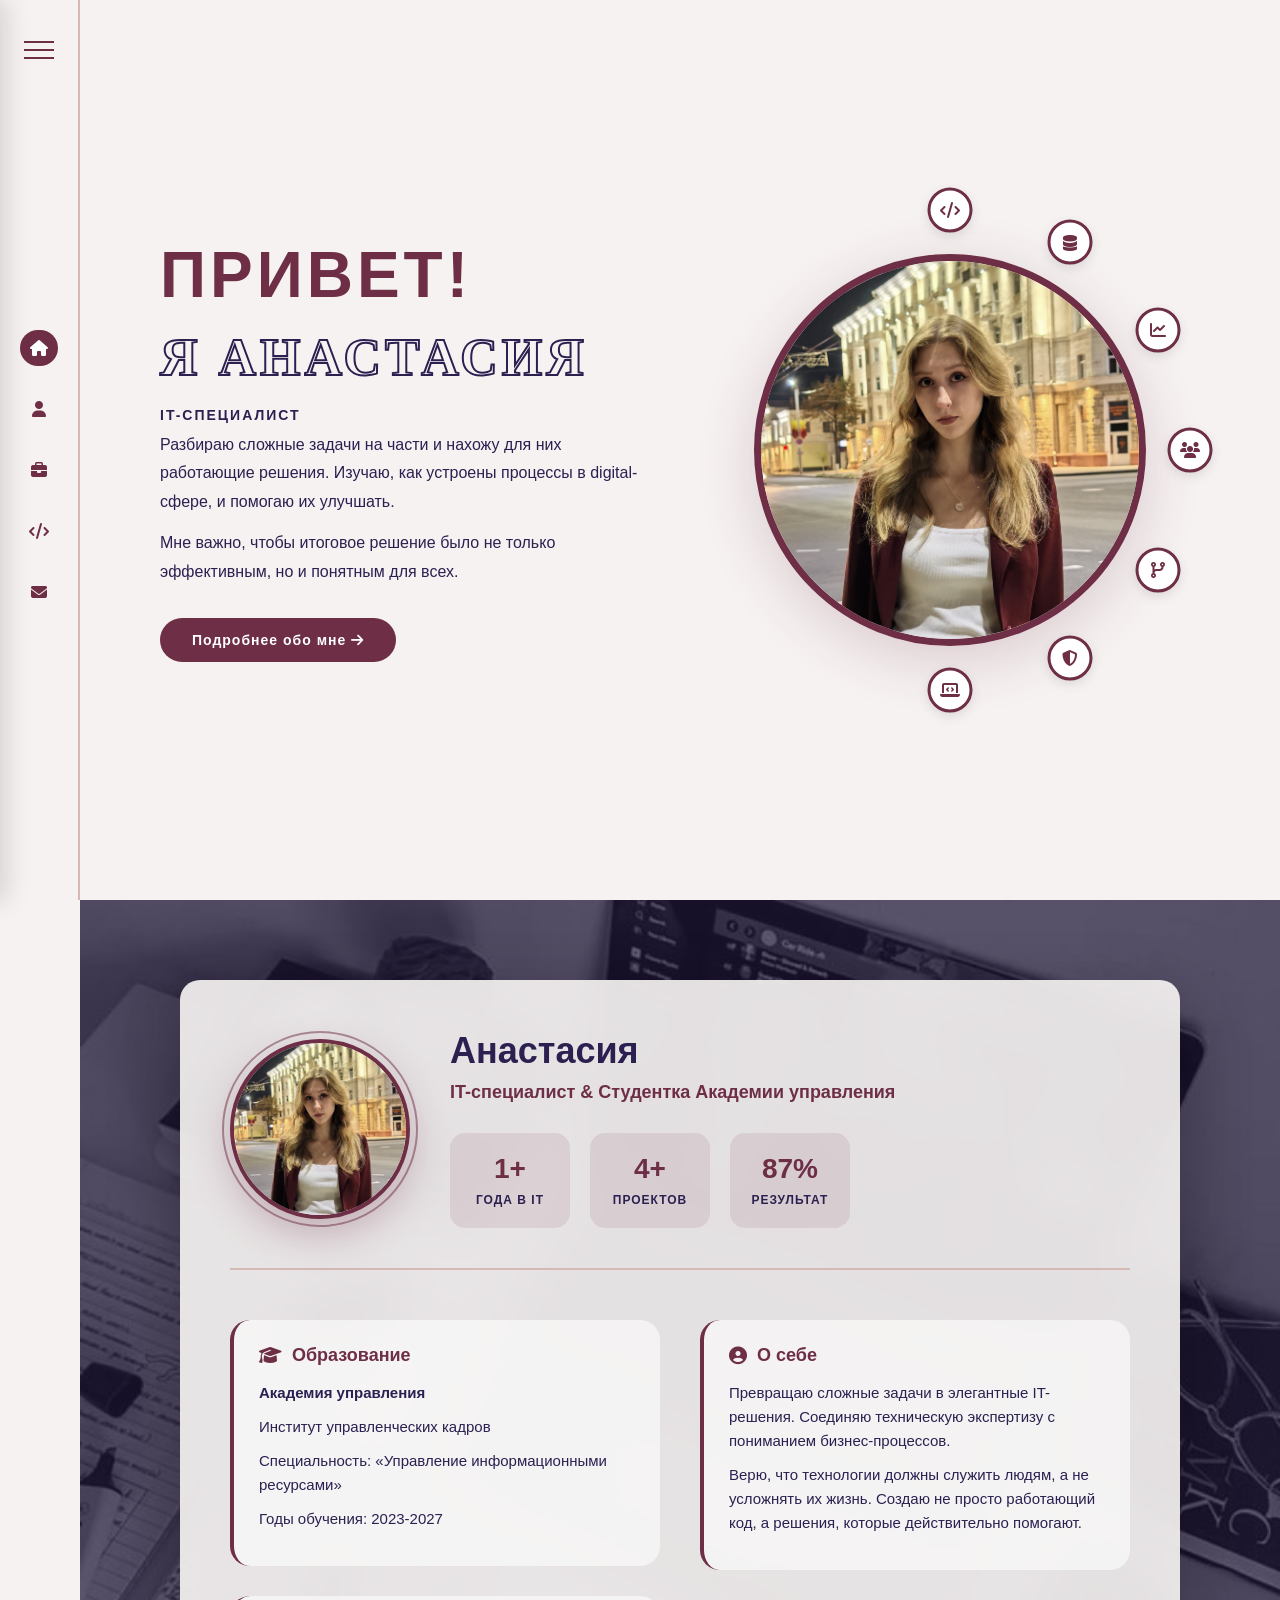
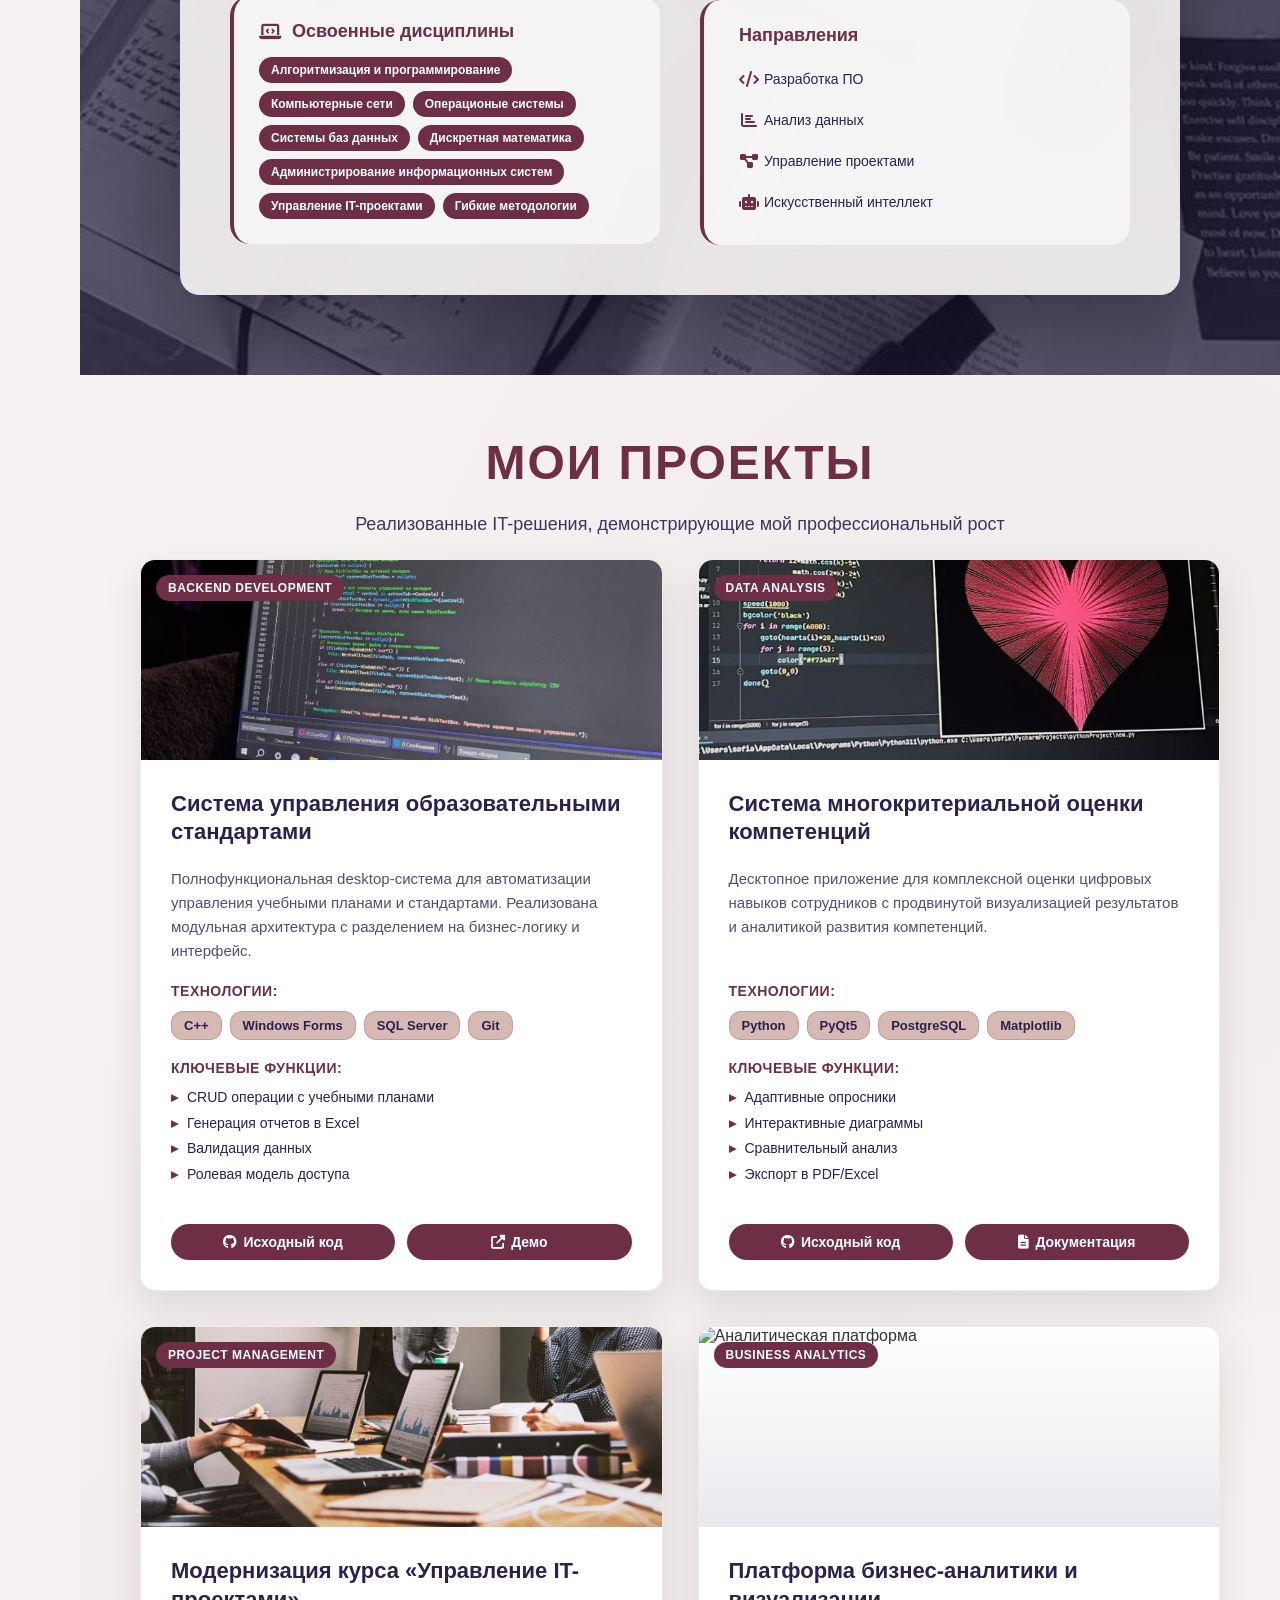
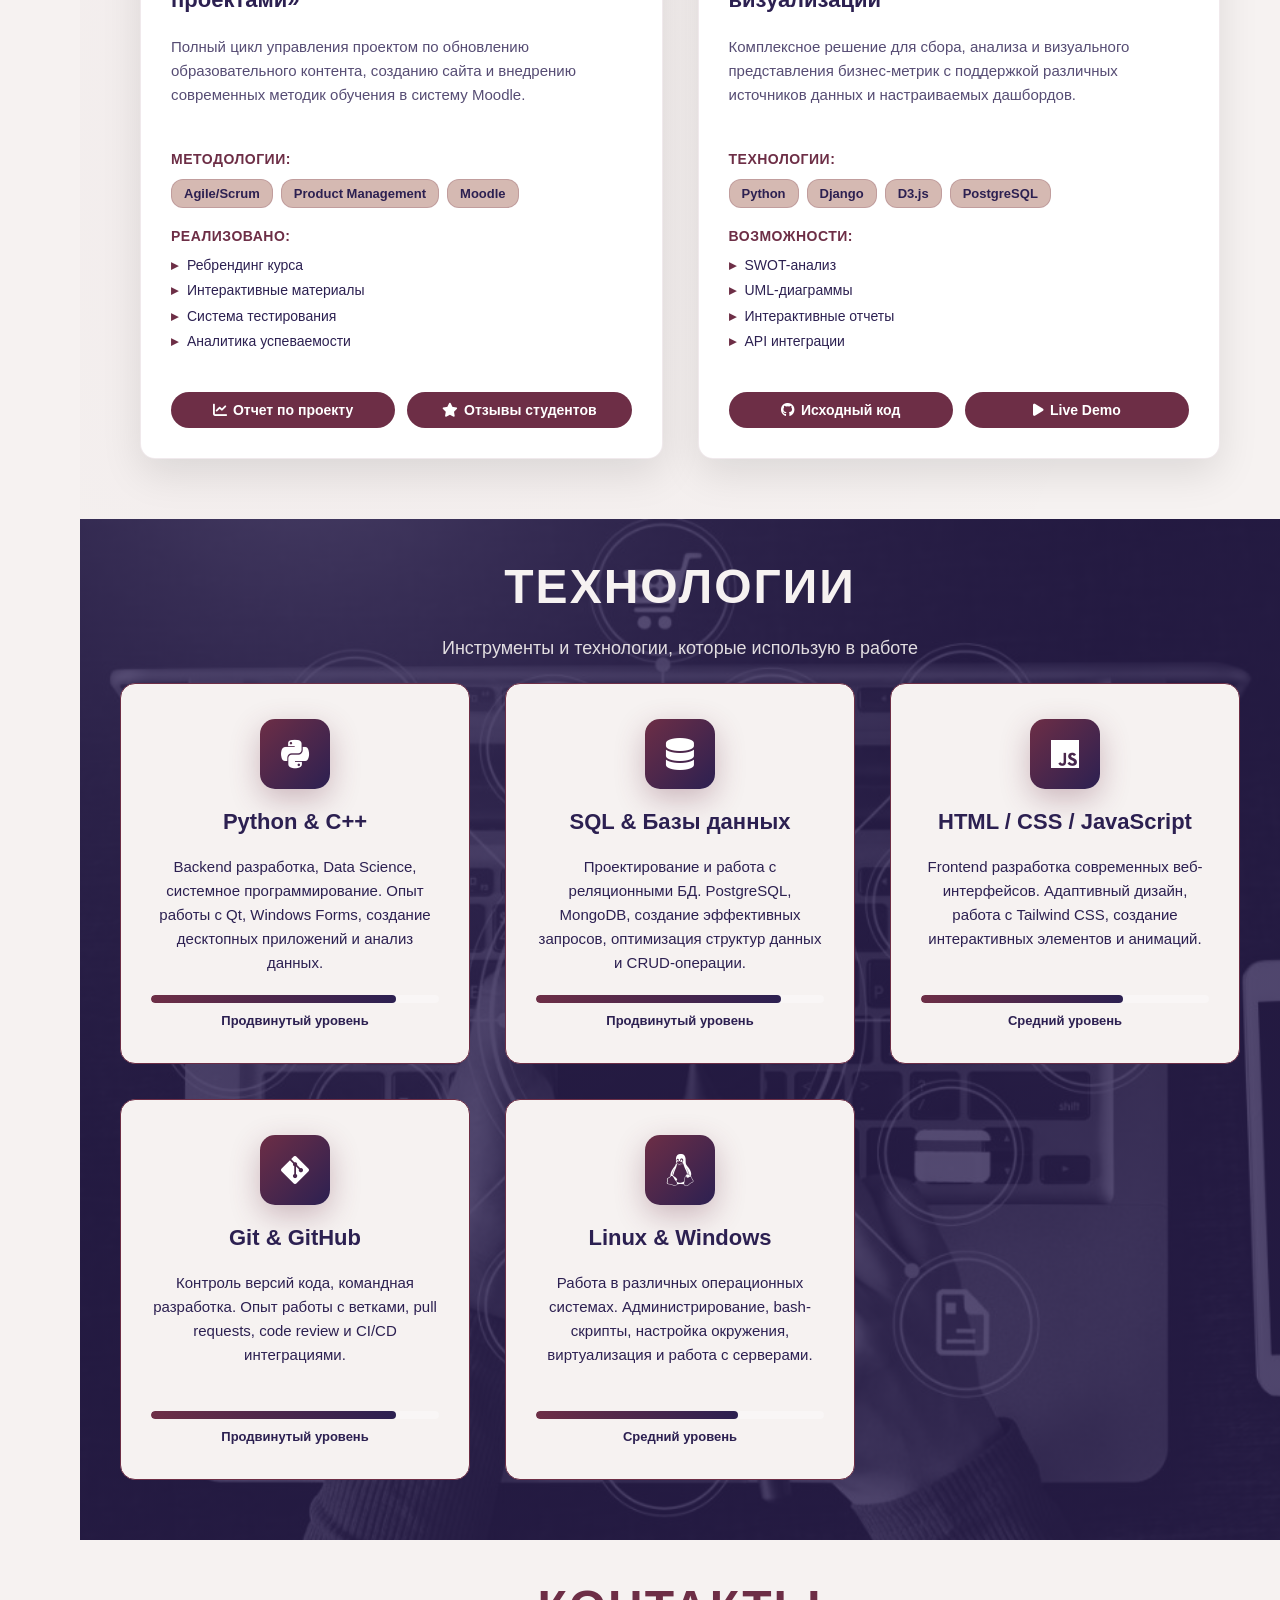
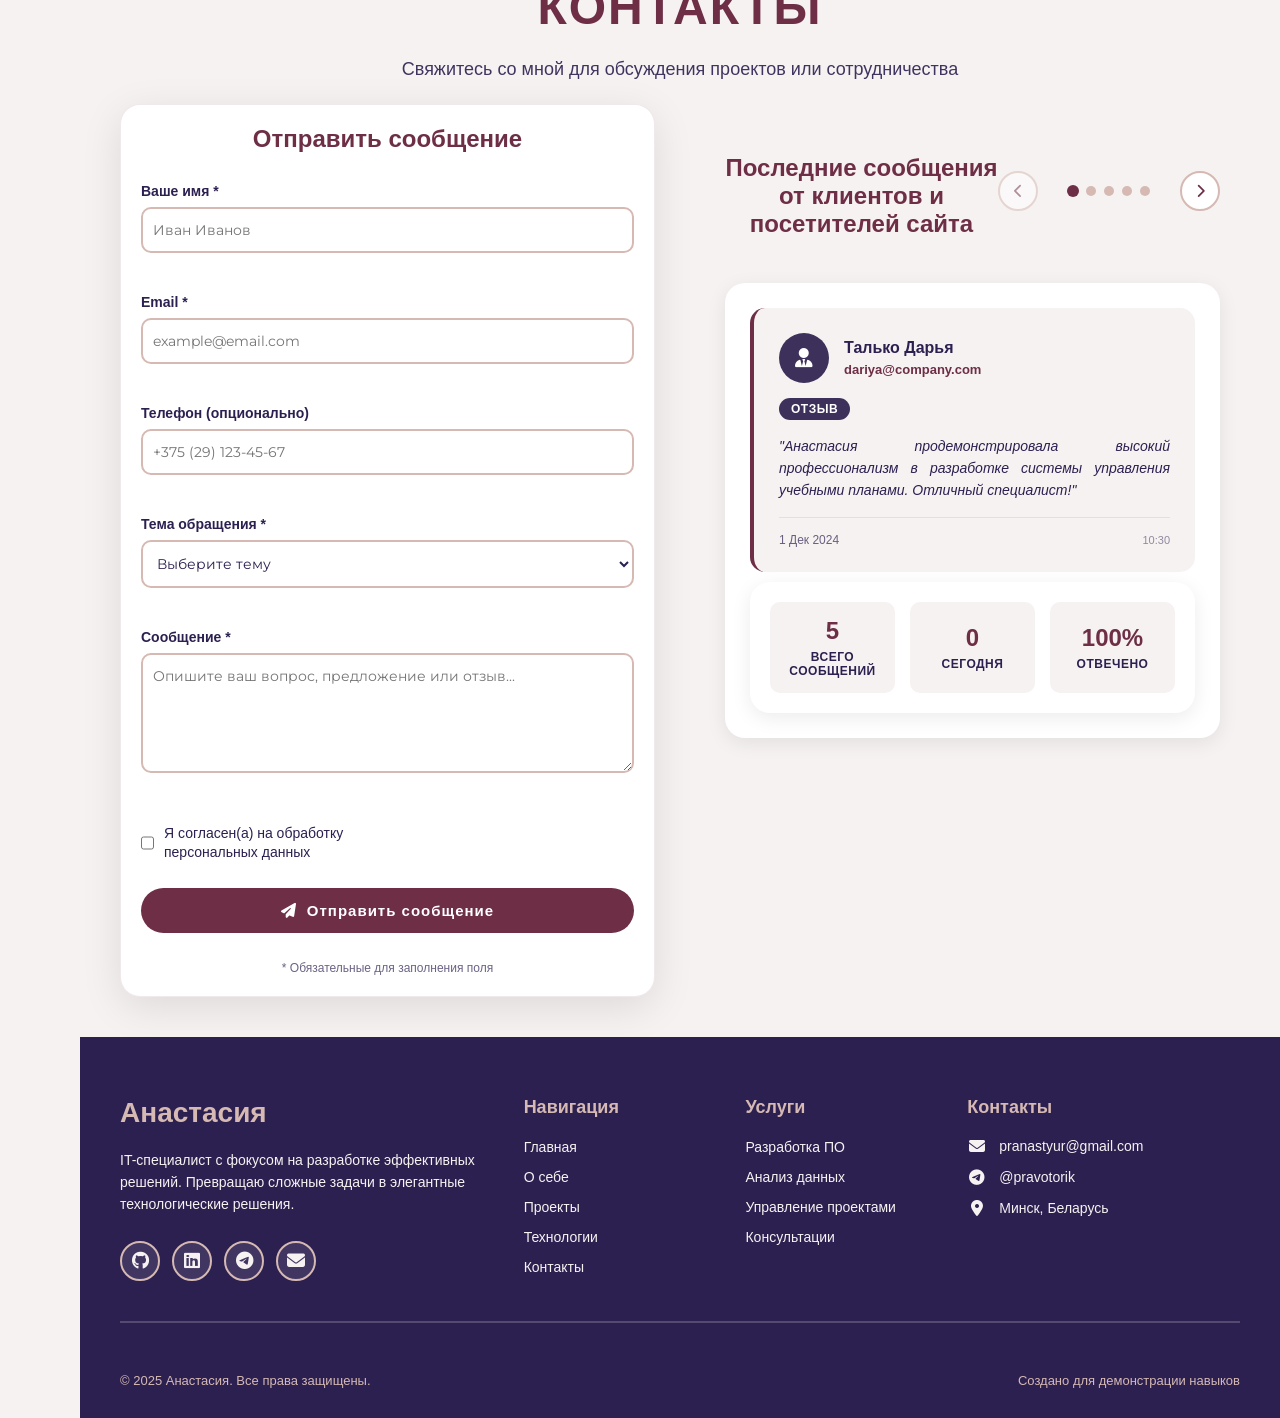
==== commit 7e7e1cdb: "Add files via upload" ====
--- a/index.html
+++ b/index.html
@@ -1,861 +1,801 @@
 <!DOCTYPE html>
 <html lang="ru">
-  <head>
-    <meta charset="UTF-8" />
-    <meta name="viewport" content="width=device-width, initial-scale=1.0" />
-    <title>Анастасия - IT-специалист</title>
-    <link rel="preconnect" href="https://fonts.googleapis.com" />
-    <link rel="preconnect" href="https://fonts.gstatic.com" crossorigin />
-    <link
-      href="https://fonts.googleapis.com/css2?family=Bebas+Neue&family=Montserrat:wght@300;400;500;600;700;800;900&display=swap"
-      rel="stylesheet"
-    />
-    <link
-      rel="stylesheet"
-      href="https://cdnjs.cloudflare.com/ajax/libs/font-awesome/6.4.0/css/all.min.css"
-    />
-    <link rel="stylesheet" href="styles.css" />
-  </head>
-
-  <body>
-    <!-- Progress scroll bar -->
-    <div class="progress-scroll"></div>
-
-    <!-- Burger Menu Toggle (Mobile Only) -->
-    <div class="burger-toggle" id="burgerToggle">
-      <span class="burger-line"></span>
-      <span class="burger-line"></span>
-      <span class="burger-line"></span>
-    </div>
-
-    <!-- Burger Menu Overlay -->
-    <div class="burger-overlay" id="burgerOverlay"></div>
-
-    <!-- Burger Menu (Mobile) -->
-    <nav class="burger-menu" id="burgerMenu">
-      <div class="burger-nav">
-        <a href="#home" class="burger-nav-item active">
-          <i class="fas fa-home"></i>
-          <span>Главная</span>
-        </a>
-        <a href="#about" class="burger-nav-item">
-          <i class="fas fa-user"></i>
-          <span>О себе</span>
-        </a>
-        <a href="#projects" class="burger-nav-item">
-          <i class="fas fa-briefcase"></i>
-          <span>Проекты</span>
-        </a>
-        <a href="#technologies" class="burger-nav-item">
-          <i class="fas fa-code"></i>
-          <span>Технологии</span>
-        </a>
-        <a href="#contact" class="burger-nav-item">
-          <i class="fas fa-envelope"></i>
-          <span>Контакты</span>
-        </a>
-      </div>
-    </nav>
-
-    <!-- Left Sidebar -->
-    <nav class="left-sidebar" id="leftSidebar">
-      <div class="sidebar-toggle" id="leftToggle">
-        <span class="toggle-line"></span>
-        <span class="toggle-line"></span>
-        <span class="toggle-line"></span>
-      </div>
-      <div class="icon-menu">
-        <a href="#home" class="icon-nav-item active" data-testid="nav-home">
-          <i class="fas fa-home"></i>
-          <span class="nav-text">Главная</span>
-        </a>
-        <a href="#about" class="icon-nav-item" data-testid="nav-about">
-          <i class="fas fa-user"></i>
-          <span class="nav-text">О себе</span>
-        </a>
-        <a href="#projects" class="icon-nav-item" data-testid="nav-projects">
-          <i class="fas fa-briefcase"></i>
-          <span class="nav-text">Проекты</span>
-        </a>
-        <a
-          href="#technologies"
-          class="icon-nav-item"
-          data-testid="nav-technologies"
-        >
-          <i class="fas fa-code"></i>
-          <span class="nav-text">Технологии</span>
-        </a>
-        <a href="#contact" class="icon-nav-item" data-testid="nav-contact">
-          <i class="fas fa-envelope"></i>
-          <span class="nav-text">Контакты</span>
-        </a>
-      </div>
-    </nav>
-
-    <!-- Home Section -->
-    <section class="home-page" id="home">
-      <div class="home-container">
-        <div class="home-left">
-          <div class="home-content">
-            <h1 class="home-title">ПРИВЕТ!</h1>
-            <h2 class="home-name">
-              <span class="outlined-name">Я АНАСТАСИЯ</span>
-            </h2>
-            <div class="home-roles">
-              <p>IT-СПЕЦИАЛИСТ</p>
-            </div>
-            <div class="home-description">
-              <p>
-                Разбираю сложные задачи на части и нахожу для них работающие
-                решения. Изучаю, как устроены процессы в digital-сфере, и
-                помогаю их улучшать.
-              </p>
-              <p>
-                Мне важно, чтобы итоговое решение было не только эффективным, но
-                и понятным для всех.
-              </p>
-            </div>
-            <a href="#about" class="btn-primary" data-testid="learn-more-btn"
-              >Подробнее обо мне <i class="fas fa-arrow-right"></i
-            ></a>
-          </div>
-        </div>
-        <div class="home-right">
-          <div class="photo-nav-container">
-            <div class="profile-photo-wrapper">
-              <img
-                src="img/me.jpg"
-                alt="Анастасия"
-                class="profile-photo"
-                data-testid="profile-photo"
-              />
-            </div>
-            <div class="arc-icons" id="arcIcons"></div>
-          </div>
-        </div>
-      </div>
-    </section>
-
-    <!-- About Section -->
-    <section class="profile-section" id="about">
-      <div class="profile-container">
-        <div class="profile-card">
-          <div class="profile-header">
-            <div class="profile-avatar">
-              <img
-                src="img/me2.jpg"
-                alt="Анастасия"
-                class="avatar-image"
-                data-testid="about-avatar"
-              />
-              <div class="avatar-frame"></div>
-            </div>
-            <div class="profile-main-info">
-              <h3 class="profile-name">Анастасия</h3>
-              <p class="profile-title">
-                IT-специалист & Студентка Академии управления
-              </p>
-              <div class="profile-stats">
-                <div class="stat-item">
-                  <span class="stat-number">2+</span>
-                  <span class="stat-label">года в IT</span>
+
+<head>
+  <meta charset="UTF-8" />
+  <meta name="viewport" content="width=device-width, initial-scale=1.0" />
+  <title>Анастасия - IT-специалист</title>
+  <link rel="preconnect" href="https://fonts.googleapis.com" />
+  <link rel="preconnect" href="https://fonts.gstatic.com" crossorigin />
+  <link
+    href="https://fonts.googleapis.com/css2?family=Bebas+Neue&family=Montserrat:wght@300;400;500;600;700;800;900&display=swap"
+    rel="stylesheet" />
+  <link rel="stylesheet" href="https://cdnjs.cloudflare.com/ajax/libs/font-awesome/6.4.0/css/all.min.css" />
+  <link rel="stylesheet" href="styles.css" />
+</head>
+
+<body>
+  <!-- Progress scroll bar -->
+  <div class="progress-scroll"></div>
+
+  <!-- Burger Menu Toggle (Mobile Only) -->
+  <div class="burger-toggle" id="burgerToggle">
+    <span class="burger-line"></span>
+    <span class="burger-line"></span>
+    <span class="burger-line"></span>
+  </div>
+
+  <!-- Burger Menu Overlay -->
+  <div class="burger-overlay" id="burgerOverlay"></div>
+
+  <!-- Burger Menu (Mobile) -->
+  <nav class="burger-menu" id="burgerMenu">
+    <div class="burger-nav">
+      <a href="#home" class="burger-nav-item active">
+        <i class="fas fa-home"></i>
+        <span>Главная</span>
+      </a>
+      <a href="#about" class="burger-nav-item">
+        <i class="fas fa-user"></i>
+        <span>О себе</span>
+      </a>
+      <a href="#projects" class="burger-nav-item">
+        <i class="fas fa-briefcase"></i>
+        <span>Проекты</span>
+      </a>
+      <a href="#technologies" class="burger-nav-item">
+        <i class="fas fa-code"></i>
+        <span>Технологии</span>
+      </a>
+      <a href="#contact" class="burger-nav-item">
+        <i class="fas fa-envelope"></i>
+        <span>Контакты</span>
+      </a>
+    </div>
+  </nav>
+
+  <!-- Left Sidebar -->
+  <nav class="left-sidebar" id="leftSidebar">
+    <div class="sidebar-toggle" id="leftToggle">
+      <span class="toggle-line"></span>
+      <span class="toggle-line"></span>
+      <span class="toggle-line"></span>
+    </div>
+    <div class="icon-menu">
+      <a href="#home" class="icon-nav-item active" data-testid="nav-home">
+        <i class="fas fa-home"></i>
+        <span class="nav-text">Главная</span>
+      </a>
+      <a href="#about" class="icon-nav-item" data-testid="nav-about">
+        <i class="fas fa-user"></i>
+        <span class="nav-text">О себе</span>
+      </a>
+      <a href="#projects" class="icon-nav-item" data-testid="nav-projects">
+        <i class="fas fa-briefcase"></i>
+        <span class="nav-text">Проекты</span>
+      </a>
+      <a href="#technologies" class="icon-nav-item" data-testid="nav-technologies">
+        <i class="fas fa-code"></i>
+        <span class="nav-text">Технологии</span>
+      </a>
+      <a href="#contact" class="icon-nav-item" data-testid="nav-contact">
+        <i class="fas fa-envelope"></i>
+        <span class="nav-text">Контакты</span>
+      </a>
+    </div>
+  </nav>
+
+  <!-- Home Section -->
+  <section class="home-page" id="home">
+    <div class="home-container">
+      <div class="home-left">
+        <div class="home-content">
+          <h1 class="home-title">ПРИВЕТ!</h1>
+          <h2 class="home-name">
+            <span class="outlined-name">Я АНАСТАСИЯ</span>
+          </h2>
+          <div class="home-roles">
+            <p>IT-СПЕЦИАЛИСТ</p>
+          </div>
+          <div class="home-description">
+            <p>
+              Разбираю сложные задачи на части и нахожу для них работающие
+              решения. Изучаю, как устроены процессы в digital-сфере, и
+              помогаю их улучшать.
+            </p>
+            <p>
+              Мне важно, чтобы итоговое решение было не только эффективным, но
+              и понятным для всех.
+            </p>
+          </div>
+          <a href="#about" class="btn-primary" data-testid="learn-more-btn">Подробнее обо мне <i
+              class="fas fa-arrow-right"></i></a>
+        </div>
+      </div>
+      <div class="home-right">
+        <div class="photo-nav-container">
+          <div class="profile-photo-wrapper">
+            <img src="img/me.jpg" alt="Анастасия" class="profile-photo" data-testid="profile-photo" />
+          </div>
+          <div class="arc-icons" id="arcIcons"></div>
+        </div>
+      </div>
+    </div>
+  </section>
+
+  <!-- About Section -->
+  <section class="profile-section" id="about">
+    <div class="profile-container">
+      <div class="profile-card">
+        <div class="profile-header">
+          <div class="profile-avatar">
+            <img src="img/me2.jpg" alt="Анастасия" class="avatar-image" data-testid="about-avatar" />
+            <div class="avatar-frame"></div>
+          </div>
+          <div class="profile-main-info">
+            <h3 class="profile-name">Анастасия</h3>
+            <p class="profile-title">
+              IT-специалист & Студентка Академии управления
+            </p>
+            <div class="profile-stats">
+              <div class="stat-item">
+                <span class="stat-number">2+</span>
+                <span class="stat-label">года в IT</span>
+              </div>
+              <div class="stat-item">
+                <span class="stat-number">5+</span>
+                <span class="stat-label">проектов</span>
+              </div>
+              <div class="stat-item">
+                <span class="stat-number">100%</span>
+                <span class="stat-label">результат</span>
+              </div>
+            </div>
+          </div>
+        </div>
+
+        <div class="profile-content">
+          <div class="info-column">
+            <div class="info-block">
+              <h4><i class="fas fa-graduation-cap"></i> Образование</h4>
+              <div class="info-text">
+                <p><strong>Академия управления</strong></p>
+                <p>Институт управленческих кадров</p>
+                <p>Специальность: «Управление информационными ресурсами»</p>
+                <p>Годы обучения: 2023-2027</p>
+              </div>
+            </div>
+
+            <div class="info-block">
+              <h4><i class="fas fa-laptop-code"></i> Освоенные дисциплины</h4>
+              <div class="skills-grid">
+                <span class="skill-tag">Алгоритмизация и программирование</span>
+                <span class="skill-tag">Компьютерные сети</span>
+                <span class="skill-tag">Операционые системы</span>
+                <span class="skill-tag">Системы баз данных</span>
+                <span class="skill-tag">Дискретная математика</span>
+                <span class="skill-tag">Администрирование информационных систем</span>
+                <span class="skill-tag">Управление IT-проектами</span>
+                <span class="skill-tag">Гибкие методологии</span>
+              </div>
+            </div>
+          </div>
+
+          <div class="info-column">
+            <div class="info-block">
+              <h4><i class="fas fa-user-circle"></i> О себе</h4>
+              <div class="info-text">
+                <p>
+                  Превращаю сложные задачи в элегантные IT-решения. Соединяю
+                  техническую экспертизу с пониманием бизнес-процессов.
+                </p>
+                <p>
+                  Верю, что технологии должны служить людям, а не усложнять их
+                  жизнь. Создаю не просто работающий код, а решения, которые
+                  действительно помогают.
+                </p>
+              </div>
+            </div>
+
+            <div class="info-block">
+              <h4><i class="fas fa-target"></i> Направления</h4>
+              <div class="interests-list">
+                <div class="interest-item">
+                  <i class="fas fa-code"></i>
+                  <span>Разработка ПО</span>
                 </div>
-                <div class="stat-item">
-                  <span class="stat-number">5+</span>
-                  <span class="stat-label">проектов</span>
+                <div class="interest-item">
+                  <i class="fas fa-chart-bar"></i>
+                  <span>Анализ данных</span>
                 </div>
-                <div class="stat-item">
-                  <span class="stat-number">100%</span>
-                  <span class="stat-label">результат</span>
+                <div class="interest-item">
+                  <i class="fas fa-project-diagram"></i>
+                  <span>Управление проектами</span>
                 </div>
-              </div>
-            </div>
-          </div>
-
-          <div class="profile-content">
-            <div class="info-column">
-              <div class="info-block">
-                <h4><i class="fas fa-graduation-cap"></i> Образование</h4>
-                <div class="info-text">
-                  <p><strong>Академия управления</strong></p>
-                  <p>Институт управленческих кадров</p>
-                  <p>Специальность: «Управление информационными ресурсами»</p>
-                  <p>Годы обучения: 2023-2027</p>
+                <div class="interest-item">
+                  <i class="fas fa-robot"></i>
+                  <span>Искусственный интеллект</span>
                 </div>
               </div>
-
-              <div class="info-block">
-                <h4><i class="fas fa-laptop-code"></i> Освоенные дисциплины</h4>
-                <div class="skills-grid">
-                  <span class="skill-tag"
-                    >Алгоритмизация и программирование</span
-                  >
-                  <span class="skill-tag">Компьютерные сети</span>
-                  <span class="skill-tag">Операционые системы</span>
-                  <span class="skill-tag">Системы баз данных</span>
-                  <span class="skill-tag">Дискретная математика</span>
-                  <span class="skill-tag"
-                    >Администрирование информационных систем</span
-                  >
-                  <span class="skill-tag">Управление IT-проектами</span>
-                  <span class="skill-tag">Гибкие методологии</span>
+            </div>
+          </div>
+        </div>
+      </div>
+    </div>
+  </section>
+
+  <!-- Projects Section -->
+  <section class="projects-section" id="projects">
+    <div class="projects-container">
+      <div class="projects-header">
+        <h2 class="section-title">МОИ ПРОЕКТЫ</h2>
+        <p class="section-subtitle">
+          Реализованные IT-решения, демонстрирующие мой профессиональный рост
+        </p>
+      </div>
+
+      <div class="projects-grid">
+        <!-- Project 1 -->
+        <div class="project-item">
+          <div class="project-image">
+            <img src="img/ach_c.jpg" alt="Система управления образовательными стандартами"
+              data-testid="project-1-img" />
+            <div class="project-overlay"></div>
+            <span class="project-category">Backend Development</span>
+          </div>
+          <div class="project-info">
+            <h3 class="project-title">
+              Система управления образовательными стандартами
+            </h3>
+            <p class="project-description">
+              Полнофункциональная desktop-система для автоматизации управления
+              учебными планами и стандартами. Реализована модульная
+              архитектура с разделением на бизнес-логику и интерфейс.
+            </p>
+            <div class="project-details">
+              <div class="project-tech">
+                <h4>Технологии:</h4>
+                <div class="tech-tags">
+                  <span class="tech-tag">C++</span>
+                  <span class="tech-tag">Windows Forms</span>
+                  <span class="tech-tag">SQL Server</span>
+                  <span class="tech-tag">Git</span>
                 </div>
               </div>
-            </div>
-
-            <div class="info-column">
-              <div class="info-block">
-                <h4><i class="fas fa-user-circle"></i> О себе</h4>
-                <div class="info-text">
-                  <p>
-                    Превращаю сложные задачи в элегантные IT-решения. Соединяю
-                    техническую экспертизу с пониманием бизнес-процессов.
-                  </p>
-                  <p>
-                    Верю, что технологии должны служить людям, а не усложнять их
-                    жизнь. Создаю не просто работающий код, а решения, которые
-                    действительно помогают.
-                  </p>
+              <div class="project-features">
+                <h4>Ключевые функции:</h4>
+                <ul class="features-list">
+                  <li>CRUD операции с учебными планами</li>
+                  <li>Генерация отчетов в Excel</li>
+                  <li>Валидация данных</li>
+                  <li>Ролевая модель доступа</li>
+                </ul>
+              </div>
+            </div>
+            <div class="project-links">
+              <a href="https://github.com/Pravotorik/EdProgs" class="project-link" data-testid="project-1-code"
+                target="_blank" rel="noopener noreferrer">
+                <i class="fab fa-github"></i> Исходный код
+              </a>
+              <a href="https://docs.google.com/presentation/d/1iPLV_wcp0j43TkUeL_miTrjQqCRAtCQi/edit?usp=sharing&ouid=117420281675630772141&rtpof=true&sd=true"
+                class="project-link" data-testid="project-1-demo" target="_blank" rel="noopener noreferrer">
+                <i class="fas fa-external-link-alt"></i> Демо
+              </a>
+            </div>
+          </div>
+        </div>
+
+        <!-- Project 2 -->
+        <div class="project-item">
+          <div class="project-image">
+            <img src="img/ach_py.jpg" alt="Система оценки цифровых компетенций" data-testid="project-2-img" />
+            <div class="project-overlay"></div>
+            <span class="project-category">Data Analysis</span>
+          </div>
+          <div class="project-info">
+            <h3 class="project-title">
+              Система многокритериальной оценки компетенций
+            </h3>
+            <p class="project-description">
+              Десктопное приложение для комплексной оценки цифровых навыков
+              сотрудников с продвинутой визуализацией результатов и аналитикой
+              развития компетенций.
+            </p>
+            <div class="project-details">
+              <div class="project-tech">
+                <h4>Технологии:</h4>
+                <div class="tech-tags">
+                  <span class="tech-tag">Python</span>
+                  <span class="tech-tag">PyQt5</span>
+                  <span class="tech-tag">PostgreSQL</span>
+                  <span class="tech-tag">Matplotlib</span>
                 </div>
               </div>
-
-              <div class="info-block">
-                <h4><i class="fas fa-target"></i> Направления</h4>
-                <div class="interests-list">
-                  <div class="interest-item">
-                    <i class="fas fa-code"></i>
-                    <span>Разработка ПО</span>
-                  </div>
-                  <div class="interest-item">
-                    <i class="fas fa-chart-bar"></i>
-                    <span>Анализ данных</span>
-                  </div>
-                  <div class="interest-item">
-                    <i class="fas fa-project-diagram"></i>
-                    <span>Управление проектами</span>
-                  </div>
-                  <div class="interest-item">
-                    <i class="fas fa-robot"></i>
-                    <span>Искусственный интеллект</span>
-                  </div>
+              <div class="project-features">
+                <h4>Ключевые функции:</h4>
+                <ul class="features-list">
+                  <li>Адаптивные опросники</li>
+                  <li>Интерактивные диаграммы</li>
+                  <li>Сравнительный анализ</li>
+                  <li>Экспорт в PDF/Excel</li>
+                </ul>
+              </div>
+            </div>
+            <div class="project-links">
+              <a href="https://github.com/Pravotorik/eCompetence" class="project-link" data-testid="project-2-code"
+                target="_blank" rel="noopener noreferrer">
+                <i class="fab fa-github"></i> Исходный код
+              </a>
+              <a href="https://docs.google.com/document/d/1DCxUFkhQutp90GdDT_H24OpgTaeiATp6_Bd1nG_Vbzw/edit?usp=sharing"
+                class="project-link" data-testid="project-2-docs" target="_blank" rel="noopener noreferrer">
+                <i class="fas fa-file-alt"></i> Документация
+              </a>
+            </div>
+          </div>
+        </div>
+
+        <!-- Project 3 -->
+        <div class="project-item">
+          <div class="project-image">
+            <img src="img/ach_manage.jpg" alt="Модернизация образовательного курса" data-testid="project-3-img" />
+            <div class="project-overlay"></div>
+            <span class="project-category">Project Management</span>
+          </div>
+          <div class="project-info">
+            <h3 class="project-title">
+              Модернизация курса «Управление IT-проектами»
+            </h3>
+            <p class="project-description">
+              Полный цикл управления проектом по обновлению образовательного
+              контента, созданию сайта и внедрению современных методик
+              обучения в систему Moodle.
+            </p>
+            <div class="project-details">
+              <div class="project-tech">
+                <h4>Методологии:</h4>
+                <div class="tech-tags">
+                  <span class="tech-tag">Agile/Scrum</span>
+                  <span class="tech-tag">Product Management</span>
+                  <span class="tech-tag">Moodle</span>
                 </div>
               </div>
-            </div>
-          </div>
-        </div>
-      </div>
-    </section>
-
-    <!-- Projects Section -->
-    <section class="projects-section" id="projects">
-      <div class="projects-container">
-        <div class="projects-header">
-          <h2 class="section-title">МОИ ПРОЕКТЫ</h2>
-          <p class="section-subtitle">
-            Реализованные IT-решения, демонстрирующие мой профессиональный рост
+              <div class="project-features">
+                <h4>Реализовано:</h4>
+                <ul class="features-list">
+                  <li>Ребрендинг курса</li>
+                  <li>Интерактивные материалы</li>
+                  <li>Система тестирования</li>
+                  <li>Аналитика успеваемости</li>
+                </ul>
+              </div>
+            </div>
+            <div class="project-links">
+              <a href="https://docs.google.com/presentation/d/1P8dtbsT293YoZ7pt3l-RQsRH0r9sTKGT/edit?usp=sharing&ouid=117420281675630772141&rtpof=true&sd=true"
+                class="project-link" data-testid="project-3-report" target="_blank" rel="noopener noreferrer">
+                <i class="fas fa-chart-line"></i> Отчет по проекту
+              </a>
+              <a href="https://docs.google.com/document/d/1D9TTrdTSJrHgNYFC2axCmx5y77J725UYxaKCr3wJxkY/edit?usp=sharing"
+                class="project-link" data-testid="project-3-reviews" target="_blank" rel="noopener noreferrer">
+                <i class="fas fa-star"></i> Отзывы студентов
+              </a>
+            </div>
+          </div>
+        </div>
+
+        <!-- Project 4 -->
+        <div class="project-item">
+          <div class="project-image">
+            <img
+              src="https://images.unsplash.com/photo-1551288049-bebda4e38f71?ixlib=rb-4.0.3&ixid=M3wxMjA3fDB8MHxwaG90by1wYWdlfHx8fGVufDB8fHx8fA%3D%3D&auto=format&fit=crop&w=1000&q=80"
+              alt="Аналитическая платформа" data-testid="project-4-img" />
+            <div class="project-overlay"></div>
+            <span class="project-category">Business Analytics</span>
+          </div>
+          <div class="project-info">
+            <h3 class="project-title">
+              Платформа бизнес-аналитики и визуализации
+            </h3>
+            <p class="project-description">
+              Комплексное решение для сбора, анализа и визуального
+              представления бизнес-метрик с поддержкой различных источников
+              данных и настраиваемых дашбордов.
+            </p>
+            <div class="project-details">
+              <div class="project-tech">
+                <h4>Технологии:</h4>
+                <div class="tech-tags">
+                  <span class="tech-tag">Python</span>
+                  <span class="tech-tag">Django</span>
+                  <span class="tech-tag">D3.js</span>
+                  <span class="tech-tag">PostgreSQL</span>
+                </div>
+              </div>
+              <div class="project-features">
+                <h4>Возможности:</h4>
+                <ul class="features-list">
+                  <li>SWOT-анализ</li>
+                  <li>UML-диаграммы</li>
+                  <li>Интерактивные отчеты</li>
+                  <li>API интеграции</li>
+                </ul>
+              </div>
+            </div>
+            <div class="project-links">
+              <a href="https://docs.google.com/spreadsheets/d/1hUGbeHn46ibXehNrRJk_CPfAbqJApf5D/edit?usp=sharing&ouid=117420281675630772141&rtpof=true&sd=true"
+                class="project-link" data-testid="project-4-code" target="_blank" rel="noopener noreferrer">
+                <i class="fab fa-github"></i> Исходный код
+              </a>
+              <a href="https://docs.google.com/spreadsheets/d/1W9BEHGnH19HKNw2lgM0lOII-29pjv9UZ/edit?usp=sharing&ouid=117420281675630772141&rtpof=true&sd=true"
+                class="project-link" data-testid="project-4-demo" target="_blank" rel="noopener noreferrer">
+                <i class="fas fa-play"></i> Live Demo
+              </a>
+            </div>
+          </div>
+        </div>
+      </div>
+    </div>
+  </section>
+
+  <!-- Technologies Section -->
+  <section class="technologies-section" id="technologies">
+    <div class="technologies-container">
+      <div class="technologies-header">
+        <h2 class="section-title">ТЕХНОЛОГИИ</h2>
+        <p class="section-subtitle">
+          Инструменты и технологии, которые использую в работе
+        </p>
+      </div>
+
+      <div class="technologies-grid">
+        <!-- Tech 1 -->
+        <div class="tech-card">
+          <div class="tech-icon-wrapper">
+            <i class="fab fa-python"></i>
+          </div>
+          <h3 class="tech-title">Python & C++</h3>
+          <p class="tech-description">
+            Backend разработка, Data Science, системное программирование. Опыт
+            работы с Qt, Windows Forms, создание десктопных приложений и
+            анализ данных.
           </p>
-        </div>
-
-        <div class="projects-grid">
-          <!-- Project 1 -->
-          <div class="project-item">
-            <div class="project-image">
-              <img
-                src="img/ach_c.jpg"
-                alt="Система управления образовательными стандартами"
-                data-testid="project-1-img"
-              />
-              <div class="project-overlay"></div>
-              <span class="project-category">Backend Development</span>
-            </div>
-            <div class="project-info">
-              <h3 class="project-title">
-                Система управления образовательными стандартами
-              </h3>
-              <p class="project-description">
-                Полнофункциональная desktop-система для автоматизации управления
-                учебными планами и стандартами. Реализована модульная
-                архитектура с разделением на бизнес-логику и интерфейс.
-              </p>
-              <div class="project-details">
-                <div class="project-tech">
-                  <h4>Технологии:</h4>
-                  <div class="tech-tags">
-                    <span class="tech-tag">C++</span>
-                    <span class="tech-tag">Windows Forms</span>
-                    <span class="tech-tag">SQL Server</span>
-                    <span class="tech-tag">Git</span>
-                  </div>
-                </div>
-                <div class="project-features">
-                  <h4>Ключевые функции:</h4>
-                  <ul class="features-list">
-                    <li>CRUD операции с учебными планами</li>
-                    <li>Генерация отчетов в Excel</li>
-                    <li>Валидация данных</li>
-                    <li>Ролевая модель доступа</li>
-                  </ul>
-                </div>
-              </div>
-              <div class="project-links">
-                <a href="https://github.com/Pravotorik/EdProgs" class="project-link" data-testid="project-1-code" target="_blank" rel="noopener noreferrer">
-                  <i class="fab fa-github"></i> Исходный код
-                </a>
-                <a href="https://docs.google.com/presentation/d/1iPLV_wcp0j43TkUeL_miTrjQqCRAtCQi/edit?usp=sharing&ouid=117420281675630772141&rtpof=true&sd=true" class="project-link" data-testid="project-1-demo" target="_blank" rel="noopener noreferrer">
-                  <i class="fas fa-external-link-alt"></i> Демо
-                </a>
-              </div>
-            </div>
-          </div>
-
-          <!-- Project 2 -->
-          <div class="project-item">
-            <div class="project-image">
-              <img
-                src="img/ach_py.jpg"
-                alt="Система оценки цифровых компетенций"
-                data-testid="project-2-img"
-              />
-              <div class="project-overlay"></div>
-              <span class="project-category">Data Analysis</span>
-            </div>
-            <div class="project-info">
-              <h3 class="project-title">
-                Система многокритериальной оценки компетенций
-              </h3>
-              <p class="project-description">
-                Десктопное приложение для комплексной оценки цифровых навыков
-                сотрудников с продвинутой визуализацией результатов и аналитикой
-                развития компетенций.
-              </p>
-              <div class="project-details">
-                <div class="project-tech">
-                  <h4>Технологии:</h4>
-                  <div class="tech-tags">
-                    <span class="tech-tag">Python</span>
-                    <span class="tech-tag">PyQt5</span>
-                    <span class="tech-tag">PostgreSQL</span>
-                    <span class="tech-tag">Matplotlib</span>
-                  </div>
-                </div>
-                <div class="project-features">
-                  <h4>Ключевые функции:</h4>
-                  <ul class="features-list">
-                    <li>Адаптивные опросники</li>
-                    <li>Интерактивные диаграммы</li>
-                    <li>Сравнительный анализ</li>
-                    <li>Экспорт в PDF/Excel</li>
-                  </ul>
-                </div>
-              </div>
-              <div class="project-links">
-                <a href="https://github.com/Pravotorik/eCompetence" class="project-link" data-testid="project-2-code" target="_blank" rel="noopener noreferrer">
-                  <i class="fab fa-github"></i> Исходный код
-                </a>
-                <a href="https://docs.google.com/document/d/1DCxUFkhQutp90GdDT_H24OpgTaeiATp6_Bd1nG_Vbzw/edit?usp=sharing" class="project-link" data-testid="project-2-docs" target="_blank" rel="noopener noreferrer">
-                  <i class="fas fa-file-alt"></i> Документация
-                </a>
-              </div>
-            </div>
-          </div>
-
-          <!-- Project 3 -->
-          <div class="project-item">
-            <div class="project-image">
-              <img
-                src="img/ach_manage.jpg"
-                alt="Модернизация образовательного курса"
-                data-testid="project-3-img"
-              />
-              <div class="project-overlay"></div>
-              <span class="project-category">Project Management</span>
-            </div>
-            <div class="project-info">
-              <h3 class="project-title">
-                Модернизация курса «Управление IT-проектами»
-              </h3>
-              <p class="project-description">
-                Полный цикл управления проектом по обновлению образовательного
-                контента, созданию сайта и внедрению современных методик
-                обучения в систему Moodle.
-              </p>
-              <div class="project-details">
-                <div class="project-tech">
-                  <h4>Методологии:</h4>
-                  <div class="tech-tags">
-                    <span class="tech-tag">Agile/Scrum</span>
-                    <span class="tech-tag">Product Management</span>
-                    <span class="tech-tag">Moodle</span>
-                  </div>
-                </div>
-                <div class="project-features">
-                  <h4>Реализовано:</h4>
-                  <ul class="features-list">
-                    <li>Ребрендинг курса</li>
-                    <li>Интерактивные материалы</li>
-                    <li>Система тестирования</li>
-                    <li>Аналитика успеваемости</li>
-                  </ul>
-                </div>
-              </div>
-              <div class="project-links">
-                <a href="https://docs.google.com/presentation/d/1P8dtbsT293YoZ7pt3l-RQsRH0r9sTKGT/edit?usp=sharing&ouid=117420281675630772141&rtpof=true&sd=true" class="project-link" data-testid="project-3-report" target="_blank" rel="noopener noreferrer">
-                  <i class="fas fa-chart-line"></i> Отчет по проекту
-                </a>
-                <a
-                  href="https://docs.google.com/document/d/1D9TTrdTSJrHgNYFC2axCmx5y77J725UYxaKCr3wJxkY/edit?usp=sharing"
-                  class="project-link"
-                  data-testid="project-3-reviews" target="_blank" rel="noopener noreferrer">
-                  <i class="fas fa-star"></i> Отзывы студентов
-                </a>
-              </div>
-            </div>
-          </div>
-
-          <!-- Project 4 -->
-          <div class="project-item">
-            <div class="project-image">
-              <img
-                src="https://images.unsplash.com/photo-1551288049-bebda4e38f71?ixlib=rb-4.0.3&ixid=M3wxMjA3fDB8MHxwaG90by1wYWdlfHx8fGVufDB8fHx8fA%3D%3D&auto=format&fit=crop&w=1000&q=80"
-                alt="Аналитическая платформа"
-                data-testid="project-4-img"
-              />
-              <div class="project-overlay"></div>
-              <span class="project-category">Business Analytics</span>
-            </div>
-            <div class="project-info">
-              <h3 class="project-title">
-                Платформа бизнес-аналитики и визуализации
-              </h3>
-              <p class="project-description">
-                Комплексное решение для сбора, анализа и визуального
-                представления бизнес-метрик с поддержкой различных источников
-                данных и настраиваемых дашбордов.
-              </p>
-              <div class="project-details">
-                <div class="project-tech">
-                  <h4>Технологии:</h4>
-                  <div class="tech-tags">
-                    <span class="tech-tag">Python</span>
-                    <span class="tech-tag">Django</span>
-                    <span class="tech-tag">D3.js</span>
-                    <span class="tech-tag">PostgreSQL</span>
-                  </div>
-                </div>
-                <div class="project-features">
-                  <h4>Возможности:</h4>
-                  <ul class="features-list">
-                    <li>SWOT-анализ</li>
-                    <li>UML-диаграммы</li>
-                    <li>Интерактивные отчеты</li>
-                    <li>API интеграции</li>
-                  </ul>
-                </div>
-              </div>
-              <div class="project-links">
-                <a href="https://docs.google.com/spreadsheets/d/1hUGbeHn46ibXehNrRJk_CPfAbqJApf5D/edit?usp=sharing&ouid=117420281675630772141&rtpof=true&sd=true" class="project-link" data-testid="project-4-code" target="_blank" rel="noopener noreferrer">
-                  <i class="fab fa-github"></i> Исходный код
-                </a>
-                <a href="https://docs.google.com/spreadsheets/d/1W9BEHGnH19HKNw2lgM0lOII-29pjv9UZ/edit?usp=sharing&ouid=117420281675630772141&rtpof=true&sd=true" class="project-link" data-testid="project-4-demo"  target="_blank" rel="noopener noreferrer">
-                    <i class="fas fa-play"></i> Live Demo
-                </a>
-              </div>
-            </div>
-          </div>
-        </div>
-      </div>
-    </section>
-
-    <!-- Technologies Section -->
-    <section class="technologies-section" id="technologies">
-      <div class="technologies-container">
-        <div class="technologies-header">
-          <h2 class="section-title">ТЕХНОЛОГИИ</h2>
-          <p class="section-subtitle">
-            Инструменты и технологии, которые использую в работе
+          <div class="tech-level">
+            <div class="level-bar">
+              <div class="level-fill" style="width: 85%"></div>
+            </div>
+            <span class="level-text">Продвинутый уровень</span>
+          </div>
+        </div>
+
+        <!-- Tech 2 -->
+        <div class="tech-card">
+          <div class="tech-icon-wrapper">
+            <i class="fas fa-database"></i>
+          </div>
+          <h3 class="tech-title">SQL & Базы данных</h3>
+          <p class="tech-description">
+            Проектирование и работа с реляционными БД. PostgreSQL, MongoDB,
+            создание эффективных запросов, оптимизация структур данных и
+            CRUD-операции.
           </p>
-        </div>
-
-        <div class="technologies-grid">
-          <!-- Tech 1 -->
-          <div class="tech-card">
-            <div class="tech-icon-wrapper">
-              <i class="fab fa-python"></i>
-            </div>
-            <h3 class="tech-title">Python & C++</h3>
-            <p class="tech-description">
-              Backend разработка, Data Science, системное программирование. Опыт
-              работы с Qt, Windows Forms, создание десктопных приложений и
-              анализ данных.
+          <div class="tech-level">
+            <div class="level-bar">
+              <div class="level-fill" style="width: 85%"></div>
+            </div>
+            <span class="level-text">Продвинутый уровень</span>
+          </div>
+        </div>
+
+        <!-- Tech 3 -->
+        <div class="tech-card">
+          <div class="tech-icon-wrapper">
+            <i class="fab fa-js"></i>
+          </div>
+          <h3 class="tech-title">HTML / CSS / JavaScript</h3>
+          <p class="tech-description">
+            Frontend разработка современных веб-интерфейсов. Адаптивный
+            дизайн, работа с Tailwind CSS, создание интерактивных элементов и
+            анимаций.
+          </p>
+          <div class="tech-level">
+            <div class="level-bar">
+              <div class="level-fill" style="width: 70%"></div>
+            </div>
+            <span class="level-text">Средний уровень</span>
+          </div>
+        </div>
+
+        <!-- Tech 4 -->
+        <div class="tech-card">
+          <div class="tech-icon-wrapper">
+            <i class="fab fa-git-alt"></i>
+          </div>
+          <h3 class="tech-title">Git & GitHub</h3>
+          <p class="tech-description">
+            Контроль версий кода, командная разработка. Опыт работы с ветками,
+            pull requests, code review и CI/CD интеграциями.
+          </p>
+          <div class="tech-level">
+            <div class="level-bar">
+              <div class="level-fill" style="width: 85%"></div>
+            </div>
+            <span class="level-text">Продвинутый уровень</span>
+          </div>
+        </div>
+
+        <!-- Tech 5 -->
+        <div class="tech-card">
+          <div class="tech-icon-wrapper">
+            <i class="fab fa-linux"></i>
+          </div>
+          <h3 class="tech-title">Linux & Windows</h3>
+          <p class="tech-description">
+            Работа в различных операционных системах. Администрирование,
+            bash-скрипты, настройка окружения, виртуализация и работа с
+            серверами.
+          </p>
+          <div class="tech-level">
+            <div class="level-bar">
+              <div class="level-fill" style="width: 70%"></div>
+            </div>
+            <span class="level-text">Средний уровень</span>
+          </div>
+        </div>
+
+        <!-- Tech 6 -->
+        <div class="tech-card">
+          <div class="tech-icon-wrapper">
+            <i class="fas fa-project-diagram"></i>
+          </div>
+          <h3 class="tech-title">Agile / Scrum / Kanban</h3>
+          <p class="tech-description">
+            Гибкие методологии управления проектами. Опыт работы Product
+            Manager'ом, организация спринтов, стендапов, ретроспектив и
+            планирование задач.
+          </p>
+          <div class="tech-level">
+            <div class="level-bar">
+              <div class="level-fill" style="width: 85%"></div>
+            </div>
+            <span class="level-text">Продвинутый уровень</span>
+          </div>
+        </div>
+      </div>
+    </div>
+  </section>
+
+  <!-- Contact Section -->
+<section class="contact-section" id="contact">
+  <div class="contact-container">
+    <div class="contact-header">
+      <h2 class="section-title">КОНТАКТЫ</h2>
+      <p class="section-subtitle">
+        Свяжитесь со мной для обсуждения проектов или сотрудничества
+      </p>
+    </div>
+
+    <div class="contact-content">
+      <!-- Contact Form (слева) -->
+      <div class="contact-form-wrapper">
+        <h3 class="form-title">Отправить сообщение</h3>
+        <form action="https://getform.io/f/bwnvgroa" method="POST" class="contact-form" id="contactForm"
+          data-testid="contact-form">
+          <!-- Скрытые поля для getform.io -->
+          <input type="hidden" name="_gotcha" style="display: none" />
+          <input type="hidden" name="_subject" value="Новое сообщение с сайта-портфолио" />
+          <input type="hidden" name="_template" value="table" />
+
+          <div class="form-group">
+            <label for="name">Ваше имя *</label>
+            <input type="text" id="name" name="name" required data-testid="contact-name" placeholder="Иван Иванов" />
+            <div class="error-message" id="name-error"></div>
+          </div>
+
+          <div class="form-group">
+            <label for="email">Email *</label>
+            <input type="email" id="email" name="email" required data-testid="contact-email"
+              placeholder="example@email.com" />
+            <div class="error-message" id="email-error"></div>
+          </div>
+
+          <div class="form-group">
+            <label for="phone">Телефон (опционально)</label>
+            <input type="tel" id="phone" name="phone" data-testid="contact-phone" placeholder="+375 (29) 123-45-67" />
+            <div class="error-message" id="phone-error"></div>
+          </div>
+
+          <div class="form-group">
+            <label for="subject">Тема обращения *</label>
+            <select id="subject" name="subject" required data-testid="contact-subject">
+              <option value="" disabled selected>Выберите тему</option>
+              <option value="project">Обсуждение проекта</option>
+              <option value="collaboration">Предложение о сотрудничестве</option>
+              <option value="job">Предложение о работе</option>
+              <option value="feedback">Отзыв о работе</option>
+              <option value="question">Вопрос</option>
+              <option value="complaint">Жалоба/Претензия</option>
+              <option value="other">Другое</option>
+            </select>
+            <div class="error-message" id="subject-error"></div>
+          </div>
+
+          <div class="form-group">
+            <label for="message">Сообщение *</label>
+            <textarea id="message" name="message" rows="5" required data-testid="contact-message"
+              placeholder="Опишите ваш вопрос, предложение или отзыв..."></textarea>
+            <div class="error-message" id="message-error"></div>
+          </div>
+
+          <!-- Checkbox for consent -->
+          <div class="form-group consent-checkbox">
+            <input type="checkbox" id="consent" name="consent" required data-testid="contact-consent" />
+            <label for="consent">
+              Я согласен(а) на обработку персональных данных
+            </label>
+            <div class="error-message" id="consent-error"></div>
+          </div>
+
+          <button type="submit" class="btn-primary" data-testid="contact-submit" id="submitBtn">
+            <i class="fas fa-paper-plane"></i> Отправить сообщение
+          </button>
+
+          <div class="form-info">
+            <p><small>* Обязательные для заполнения поля</small></p>
+          </div>
+        </form>
+
+        <div class="form-success" id="formSuccess" style="display: none">
+          <i class="fas fa-check-circle"></i>
+          <div>
+            <h4>Спасибо!</h4>
+            <p>
+              Ваше сообщение успешно отправлено. Я свяжусь с вами в
+              ближайшее время.
             </p>
-            <div class="tech-level">
-              <div class="level-bar">
-                <div class="level-fill" style="width: 85%"></div>
-              </div>
-              <span class="level-text">Продвинутый уровень</span>
-            </div>
-          </div>
-
-          <!-- Tech 2 -->
-          <div class="tech-card">
-            <div class="tech-icon-wrapper">
-              <i class="fas fa-database"></i>
-            </div>
-            <h3 class="tech-title">SQL & Базы данных</h3>
-            <p class="tech-description">
-              Проектирование и работа с реляционными БД. PostgreSQL, MongoDB,
-              создание эффективных запросов, оптимизация структур данных и
-              CRUD-операции.
+          </div>
+        </div>
+
+        <div class="form-error" id="formError" style="display: none">
+          <i class="fas fa-exclamation-circle"></i>
+          <div>
+            <h4>Ошибка!</h4>
+            <p>
+              Произошла ошибка при отправке сообщения. Пожалуйста,
+              попробуйте еще раз или свяжитесь со мной другим способом.
             </p>
-            <div class="tech-level">
-              <div class="level-bar">
-                <div class="level-fill" style="width: 85%"></div>
-              </div>
-              <span class="level-text">Продвинутый уровень</span>
-            </div>
-          </div>
-
-          <!-- Tech 3 -->
-          <div class="tech-card">
-            <div class="tech-icon-wrapper">
-              <i class="fab fa-js"></i>
-            </div>
-            <h3 class="tech-title">HTML / CSS / JavaScript</h3>
-            <p class="tech-description">
-              Frontend разработка современных веб-интерфейсов. Адаптивный
-              дизайн, работа с Tailwind CSS, создание интерактивных элементов и
-              анимаций.
-            </p>
-            <div class="tech-level">
-              <div class="level-bar">
-                <div class="level-fill" style="width: 70%"></div>
-              </div>
-              <span class="level-text">Средний уровень</span>
-            </div>
-          </div>
-
-          <!-- Tech 4 -->
-          <div class="tech-card">
-            <div class="tech-icon-wrapper">
-              <i class="fab fa-git-alt"></i>
-            </div>
-            <h3 class="tech-title">Git & GitHub</h3>
-            <p class="tech-description">
-              Контроль версий кода, командная разработка. Опыт работы с ветками,
-              pull requests, code review и CI/CD интеграциями.
-            </p>
-            <div class="tech-level">
-              <div class="level-bar">
-                <div class="level-fill" style="width: 85%"></div>
-              </div>
-              <span class="level-text">Продвинутый уровень</span>
-            </div>
-          </div>
-
-          <!-- Tech 5 -->
-          <div class="tech-card">
-            <div class="tech-icon-wrapper">
-              <i class="fab fa-linux"></i>
-            </div>
-            <h3 class="tech-title">Linux & Windows</h3>
-            <p class="tech-description">
-              Работа в различных операционных системах. Администрирование,
-              bash-скрипты, настройка окружения, виртуализация и работа с
-              серверами.
-            </p>
-            <div class="tech-level">
-              <div class="level-bar">
-                <div class="level-fill" style="width: 70%"></div>
-              </div>
-              <span class="level-text">Средний уровень</span>
-            </div>
-          </div>
-
-          <!-- Tech 6 -->
-          <div class="tech-card">
-            <div class="tech-icon-wrapper">
-              <i class="fas fa-project-diagram"></i>
-            </div>
-            <h3 class="tech-title">Agile / Scrum / Kanban</h3>
-            <p class="tech-description">
-              Гибкие методологии управления проектами. Опыт работы Product
-              Manager'ом, организация спринтов, стендапов, ретроспектив и
-              планирование задач.
-            </p>
-            <div class="tech-level">
-              <div class="level-bar">
-                <div class="level-fill" style="width: 85%"></div>
-              </div>
-              <span class="level-text">Продвинутый уровень</span>
-            </div>
-          </div>
-        </div>
-      </div>
-    </section>
-
-    <!-- Contact Section -->
-    <section class="contact-section" id="contact">
-      <div class="contact-container">
-        <div class="contact-header">
-          <h2 class="section-title">КОНТАКТЫ</h2>
-          <p class="section-subtitle">
-            Свяжитесь со мной для обсуждения проектов или сотрудничества
+          </div>
+        </div>
+      </div>
+
+      <!-- Testimonials (справа) -->
+      <div class="testimonials-wrapper">
+        <div class="testimonials-header">
+          <!--<h3 class="testimonials-title">Все сообщения</h3> -->
+          <h3 class="testimonials-title">
+            Последние сообщения от клиентов и посетителей сайта
+          </h3>
+          <div class="testimonials-controls">
+            <button class="testimonial-prev" aria-label="Предыдущее сообщение">
+              <i class="fas fa-chevron-left"></i>
+            </button>
+            <div class="testimonials-indicators" id="testimonialsIndicators">
+              <!-- Индикаторы будут добавлены динамически -->
+            </div>
+            <button class="testimonial-next" aria-label="Следующее сообщение">
+              <i class="fas fa-chevron-right"></i>
+            </button>
+          </div>
+        </div>
+
+         <div class="testimonials-carousel">
+        <div class="testimonials-track" id="testimonialsTrack">
+            <!-- Сюда будут добавляться отзывы через JS -->
+        </div>
+
+        <div class="testimonials-stats">
+          <div class="stat">
+            <span class="stat-number" id="totalMessages">0</span>
+            <span class="stat-label">Всего сообщений</span>
+          </div>
+          <div class="stat">
+            <span class="stat-number" id="todayMessages">0</span>
+            <span class="stat-label">Сегодня</span>
+          </div>
+          <div class="stat">
+            <span class="stat-number" id="responseRate">100%</span>
+            <span class="stat-label">Отвечено</span>
+          </div>
+        </div>
+      </div>
+    </div>
+  </div>
+</section>
+ 
+  <!-- Footer -->
+  <footer class="footer" data-testid="footer">
+    <div class="footer-container">
+      <div class="footer-top">
+        <div class="footer-column footer-about">
+          <h3 class="footer-title">Анастасия</h3>
+          <p class="footer-description">
+            IT-специалист с фокусом на разработке эффективных решений.
+            Превращаю сложные задачи в элегантные технологические решения.
           </p>
-        </div>
-
-        <div class="contact-content">
-          <!-- Contact Form -->
-          <div class="contact-form-wrapper">
-            <h3 class="form-title">Отправить сообщение</h3>
-            <form
-              class="contact-form"
-              id="contactForm"
-              data-testid="contact-form"
-            >
-              <div class="form-group">
-                <label for="name">Ваше имя</label>
-                <input
-                  type="text"
-                  id="name"
-                  name="name"
-                  required
-                  data-testid="contact-name"
-                />
-              </div>
-              <div class="form-group">
-                <label for="email">Email</label>
-                <input
-                  type="email"
-                  id="email"
-                  name="email"
-                  required
-                  data-testid="contact-email"
-                />
-              </div>
-              <div class="form-group">
-                <label for="subject">Тема обращения</label>
-                <select
-                  id="subject"
-                  name="subject"
-                  required
-                  data-testid="contact-subject"
-                >
-                  <option value="">Выберите тему</option>
-                  <option value="project">Обсуждение проекта</option>
-                  <option value="collaboration">
-                    Предложение о сотрудничестве
-                  </option>
-                  <option value="feedback">Отзыв о работе</option>
-                  <option value="question">Вопрос</option>
-                  <option value="other">Другое</option>
-                </select>
-              </div>
-              <div class="form-group">
-                <label for="message">Сообщение</label>
-                <textarea
-                  id="message"
-                  name="message"
-                  rows="5"
-                  required
-                  data-testid="contact-message"
-                ></textarea>
-              </div>
-              <button
-                type="submit"
-                class="btn-primary"
-                data-testid="contact-submit"
-              >
-                <i class="fas fa-paper-plane"></i> Отправить сообщение
-              </button>
-            </form>
-            <div class="form-success" id="formSuccess" style="display: none">
-              <i class="fas fa-check-circle"></i>
-              <p>Спасибо! Ваше сообщение успешно отправлено.</p>
-            </div>
-          </div>
-
-          <!-- Testimonials -->
-          <div class="testimonials-wrapper">
-            <h3 class="testimonials-title">Отзывы</h3>
-            <div class="testimonials-list">
-              <div class="testimonial-item">
-                <div class="testimonial-header">
-                  <div class="testimonial-avatar">
-                    <i class="fas fa-user"></i>
-                  </div>
-                  <div class="testimonial-info">
-                    <h4>Михаил Петров</h4>
-                    <p>Руководитель проекта</p>
-                  </div>
-                </div>
-                <div class="testimonial-rating">
-                  <i class="fas fa-star"></i>
-                  <i class="fas fa-star"></i>
-                  <i class="fas fa-star"></i>
-                  <i class="fas fa-star"></i>
-                  <i class="fas fa-star"></i>
-                </div>
-                <p class="testimonial-text">
-                  "Анастасия продемонстрировала высокий профессионализм в
-                  разработке системы управления учебными планами. Отличное
-                  понимание требований и внимание к деталям."
-                </p>
-              </div>
-
-              <div class="testimonial-item">
-                <div class="testimonial-header">
-                  <div class="testimonial-avatar">
-                    <i class="fas fa-user"></i>
-                  </div>
-                  <div class="testimonial-info">
-                    <h4>Елена Смирнова</h4>
-                    <p>Product Owner</p>
-                  </div>
-                </div>
-                <div class="testimonial-rating">
-                  <i class="fas fa-star"></i>
-                  <i class="fas fa-star"></i>
-                  <i class="fas fa-star"></i>
-                  <i class="fas fa-star"></i>
-                  <i class="fas fa-star"></i>
-                </div>
-                <p class="testimonial-text">
-                  "Работа с Анастасией была продуктивной и приятной. Она не
-                  только реализовала все требования, но и предложила улучшения,
-                  которые значительно повысили качество продукта."
-                </p>
-              </div>
-
-              <div class="testimonial-item">
-                <div class="testimonial-header">
-                  <div class="testimonial-avatar">
-                    <i class="fas fa-user"></i>
-                  </div>
-                  <div class="testimonial-info">
-                    <h4>Дмитрий Иванов</h4>
-                    <p>Tech Lead</p>
-                  </div>
-                </div>
-                <div class="testimonial-rating">
-                  <i class="fas fa-star"></i>
-                  <i class="fas fa-star"></i>
-                  <i class="fas fa-star"></i>
-                  <i class="fas fa-star"></i>
-                  <i class="fas fa-star"></i>
-                </div>
-                <p class="testimonial-text">
-                  "Отличные навыки в Python и работе с данными. Анастасия быстро
-                  разбирается в сложных задачах и находит оптимальные решения.
-                  Рекомендую как надежного специалиста!"
-                </p>
-              </div>
-            </div>
-          </div>
-        </div>
-      </div>
-    </section>
-
-    <!-- Footer -->
-    <footer class="footer" data-testid="footer">
-      <div class="footer-container">
-        <div class="footer-top">
-          <div class="footer-column footer-about">
-            <h3 class="footer-title">Анастасия</h3>
-            <p class="footer-description">
-              IT-специалист с фокусом на разработке эффективных решений.
-              Превращаю сложные задачи в элегантные технологические решения.
-            </p>
-            <div class="footer-social">
-              <a
-                href="https://github.com/Pravotorik"
-                class="social-link"
-                aria-label="GitHub"
-                data-testid="social-github"
-                target="_blank"
-                rel="noopener noreferrer"
-              >
-                <i class="fab fa-github"></i>
-              </a>
-              <a
-                href="https://www.linkedin.com/in/pravotorik/"
-                class="social-link"
-                aria-label="LinkedIn"
-                data-testid="social-linkedin"
-              >
-                <i class="fab fa-linkedin"></i>
-              </a>
-              <a
-                href="https://t.me/Pravotorik"
-                class="social-link"
-                aria-label="Telegram"
-                data-testid="social-telegram"
-                target="_blank"
-                rel="noopener noreferrer"
-              >
-                <i class="fab fa-telegram"></i>
-              </a>
-              <a
-                href="mailto:pranastyur@gmail.com"
-                class="social-link"
-                aria-label="Email"
-                data-testid="social-email"
-              >
-                <i class="fas fa-envelope"></i>
-              </a>
-            </div>
-          </div>
-
-          <div class="footer-column">
-            <h4 class="footer-heading">Навигация</h4>
-            <ul class="footer-links">
-              <li><a href="#home">Главная</a></li>
-              <li><a href="#about">О себе</a></li>
-              <li><a href="#projects">Проекты</a></li>
-              <li><a href="#technologies">Технологии</a></li>
-              <li><a href="#contact">Контакты</a></li>
-            </ul>
-          </div>
-
-          <div class="footer-column">
-            <h4 class="footer-heading">Услуги</h4>
-            <ul class="footer-links">
-              <li><a href="#">Разработка ПО</a></li>
-              <li><a href="#">Анализ данных</a></li>
-              <li><a href="#">Управление проектами</a></li>
-              <li><a href="#">Консультации</a></li>
-            </ul>
-          </div>
-
-          <div class="footer-column">
-            <h4 class="footer-heading">Контакты</h4>
-            <ul class="footer-contact">
-              <li>
-                <i class="fas fa-envelope"></i>
-                <span>pranastyur@gmail.com</span>
-              </li>
-              <li>
-                <i class="fab fa-telegram"></i>
-                <span>@pravotorik</span>
-              </li>
-              <li>
-                <i class="fas fa-map-marker-alt"></i>
-                <span>Минск, Беларусь</span>
-              </li>
-            </ul>
-          </div>
-        </div>
-
-        <div class="footer-bottom">
-          <div class="footer-copyright">
-            <p>&copy; 2025 Анастасия. Все права защищены.</p>
-          </div>
-          <div class="footer-made">
-            <p>Создано для демонстрации навыков</p>
-          </div>
-        </div>
-      </div>
-    </footer>
-
-    <script src="script.js"></script>
-  </body>
-</html>
+          <div class="footer-social">
+            <a href="https://github.com/Pravotorik" class="social-link" aria-label="GitHub" data-testid="social-github"
+              target="_blank" rel="noopener noreferrer">
+              <i class="fab fa-github"></i>
+            </a>
+            <a href="https://www.linkedin.com/in/pravotorik/" class="social-link" aria-label="LinkedIn"
+              data-testid="social-linkedin">
+              <i class="fab fa-linkedin"></i>
+            </a>
+            <a href="https://t.me/Pravotorik" class="social-link" aria-label="Telegram" data-testid="social-telegram"
+              target="_blank" rel="noopener noreferrer">
+              <i class="fab fa-telegram"></i>
+            </a>
+            <a href="mailto:pranastyur@gmail.com" class="social-link" aria-label="Email" data-testid="social-email">
+              <i class="fas fa-envelope"></i>
+            </a>
+          </div>
+        </div>
+
+        <div class="footer-column">
+          <h4 class="footer-heading">Навигация</h4>
+          <ul class="footer-links">
+            <li><a href="#home">Главная</a></li>
+            <li><a href="#about">О себе</a></li>
+            <li><a href="#projects">Проекты</a></li>
+            <li><a href="#technologies">Технологии</a></li>
+            <li><a href="#contact">Контакты</a></li>
+          </ul>
+        </div>
+
+        <div class="footer-column">
+          <h4 class="footer-heading">Услуги</h4>
+          <ul class="footer-links">
+            <li><a href="#">Разработка ПО</a></li>
+            <li><a href="#">Анализ данных</a></li>
+            <li><a href="#">Управление проектами</a></li>
+            <li><a href="#">Консультации</a></li>
+          </ul>
+        </div>
+
+        <div class="footer-column">
+          <h4 class="footer-heading">Контакты</h4>
+          <ul class="footer-contact">
+            <li>
+              <i class="fas fa-envelope"></i>
+              <span>pranastyur@gmail.com</span>
+            </li>
+            <li>
+              <i class="fab fa-telegram"></i>
+              <span>@pravotorik</span>
+            </li>
+            <li>
+              <i class="fas fa-map-marker-alt"></i>
+              <span>Минск, Беларусь</span>
+            </li>
+          </ul>
+        </div>
+      </div>
+
+      <div class="footer-bottom">
+        <div class="footer-copyright">
+          <p>&copy; 2025 Анастасия. Все права защищены.</p>
+        </div>
+        <div class="footer-made">
+          <p>Создано для демонстрации навыков</p>
+        </div>
+      </div>
+    </div>
+  </footer>
+
+  <!-- Кнопка "Наверх" -->
+<button id="scrollToTopBtn" class="scroll-to-top" aria-label="Наверх">
+    <i class="fas fa-chevron-up"></i>
+</button>
+
+  <script src="script.js"></script>
+</body>
+
+</html>
--- a/styles.css
+++ b/styles.css
@@ -10,7 +10,7 @@
   --isabelline: #f6f2f1ff;
   --white: #ffffffff;
   --pale-dogwood: #d5b9b2ff;
-  --section-padding: 100px;
+  --section-padding: 80px;
   --card-padding: 30px;
   --border-radius: 20px;
   --transition: all 0.3s ease;
@@ -72,7 +72,7 @@
 .section-subtitle {
   font-size: 18px;
   text-align: center;
-  margin-bottom: 60px;
+  margin-bottom: 20px;
   max-width: 700px;
   margin-left: auto;
   margin-right: auto;
@@ -312,7 +312,6 @@
     /* ABOUT/PROFILE SECTION */
     #about.profile-section {
         padding-top: 60px !important;
-        padding-bottom: 60px !important;
     }
     
     #about .profile-card {
@@ -334,7 +333,6 @@
     /* PROJECTS SECTION */
     #projects.projects-section {
         padding-top: 60px !important;
-        padding-bottom: 60px !important;
     }
     
     #projects .projects-grid {
@@ -351,7 +349,6 @@
     /* TECHNOLOGIES SECTION */
     #technologies.technologies-section {
         padding-top: 60px !important;
-        padding-bottom: 60px !important;
     }
     
     #technologies .technologies-grid {
@@ -367,7 +364,6 @@
     /* CONTACT SECTION */
     #contact.contact-section {
         padding-top: 60px !important;
-        padding-bottom: 60px !important;
     }
     
     #contact .contact-content {
@@ -415,7 +411,7 @@
     .section-subtitle {
         text-align: center !important;
         width: 100% !important;
-        padding: 0 10px !important;
+        padding: 0px !important;
     }
     
     /* УБИРАЕМ ВСЕ ЛЕВЫЕ ОТСТУПЫ И МАРГИНЫ */
@@ -1174,7 +1170,6 @@
 
 .projects-header {
   text-align: center;
-  margin-bottom: 60px;
 }
 
 .projects-section .section-title {
@@ -1394,7 +1389,7 @@
   background: url('img/tech_back.jpg');
   background-size: cover;
   background-position: center;
-  padding: var(--section-padding) 40px;
+  padding: 40px 40px 60px 40px;
   position: relative;
   overflow: hidden;
 }
@@ -1431,7 +1426,6 @@
 
 .technologies-header {
   text-align: center;
-  margin-bottom: 60px;
 }
 
 .technologies-section .section-title {
@@ -1525,208 +1519,1165 @@
 
 /* ===== CONTACT SECTION ===== */
 .contact-section {
-  background: var(--isabelline);
-  padding: var(--section-padding) 40px;
-  position: relative;
-  overflow: hidden;
+    background: var(--isabelline);
+    padding: 40px;
+    position: relative;
+    overflow: hidden;
+    margin-left: 80px;
+    transition: margin-left 0.3s ease;
+    max-width: calc(100vw - 80px);
+    width: 100%;
+    box-sizing: border-box;
+}
+
+.left-sidebar.open ~ .contact-section {
+    margin-left: 220px;
+    max-width: calc(100vw - 220px);
 }
 
 .contact-container {
-  max-width: 1200px;
-  margin: 0 auto;
-  position: relative;
-  z-index: 2;
+    max-width: 1200px;
+    margin: 0 auto;
+    position: relative;
+    z-index: 2;
+    width: 100%;
+    box-sizing: border-box;
 }
 
 .contact-header {
-  text-align: center;
-  margin-bottom: 70px;
+    text-align: center;
+    margin-bottom: 10px;
+    width: 100%;
 }
 
 .contact-section .section-title {
-  color: var(--wine);
+    color: var(--wine);
 }
 
 .contact-section .section-subtitle {
-  color: var(--russian-violet);
+    color: var(--russian-violet);
 }
 
 .contact-content {
-  display: grid;
-  grid-template-columns: 1fr 1fr;
-  gap: 40px;
-  align-items: start;
-}
-
-/* Contact Form */
+    display: grid;
+    grid-template-columns: 1fr 1fr;
+    gap: 50px;
+    align-items: start;
+    width: 100%;
+    box-sizing: border-box;
+    margin: 0 auto;
+}
+
+/* Contact Form (левая колонка) */
 .contact-form-wrapper {
-  background: white;
-  padding: 40px;
-  border-radius: var(--border-radius);
-  box-shadow: 0 10px 40px rgba(0, 0, 0, 0.1);
-  border: 1px solid rgba(109, 46, 70, 0.1);
+    background: white;
+    padding: 20px;
+    border-radius: var(--border-radius);
+    box-shadow: 0 10px 40px rgba(0, 0, 0, 0.1);
+    border: 1px solid rgba(109, 46, 70, 0.1);
+    height: fit-content;
+    position: sticky;
+    top: 100px;
+    width: 100%;
+    box-sizing: border-box;
 }
 
 .form-title {
-  font-size: 24px;
-  font-weight: 700;
-  color: var(--wine);
-  margin-bottom: 30px;
-  text-align: center;
+    font-size: 24px;
+    font-weight: 700;
+    color: var(--wine);
+    margin-bottom: 30px;
+    text-align: center;
 }
 
 .contact-form {
-  display: flex;
-  flex-direction: column;
-  gap: 20px;
+    display: flex;
+    flex-direction: column;
+    gap: 10px;
+    width: 100%;
 }
 
 .form-group {
-  display: flex;
-  flex-direction: column;
-  gap: 8px;
+    display: flex;
+    flex-direction: column;
+    gap: 8px;
+    width: 100%;
 }
 
 .form-group label {
-  font-size: 14px;
-  font-weight: 600;
-  color: var(--russian-violet);
+    font-size: 14px;
+    font-weight: 600;
+    color: var(--russian-violet);
 }
 
 .form-group input,
 .form-group select,
 .form-group textarea {
-  padding: 12px 16px;
-  border: 2px solid var(--pale-dogwood);
-  border-radius: 10px;
-  font-family: \"Montserrat\", sans-serif;
-  font-size: 14px;
-  color: var(--russian-violet);
-  transition: var(--transition);
-  background: white;
+    padding: 12px 10px;
+    border: 2px solid var(--pale-dogwood);
+    border-radius: 10px;
+    font-family: "Montserrat", sans-serif;
+    font-size: 14px;
+    color: var(--russian-violet);
+    transition: var(--transition);
+    background: white;
+    width: 100%;
+    box-sizing: border-box;
 }
 
 .form-group input:focus,
 .form-group select:focus,
 .form-group textarea:focus {
-  outline: none;
-  border-color: var(--wine);
-  box-shadow: 0 0 0 3px rgba(109, 46, 70, 0.1);
+    outline: none;
+    border-color: var(--wine);
+    box-shadow: 0 0 0 3px rgba(109, 46, 70, 0.1);
 }
 
 .form-group textarea {
-  resize: vertical;
-  min-height: 120px;
-}
-
+    resize: vertical;
+    min-height: 120px;
+}
+
+/* Чекбокс согласия */
+.consent-checkbox {
+    flex-direction: row;
+    align-items: center;
+    gap: 10px;
+    margin: 10px 0 5px;
+}
+
+.consent-checkbox input[type="checkbox"] {
+    width: 18px;
+    height: 18px;
+    cursor: pointer;
+    margin: 0;
+}
+
+.consent-checkbox label {
+    font-size: 14px;
+    color: var(--russian-violet);
+    cursor: pointer;
+    line-height: 1.4;
+    font-weight: 500;
+    margin: 0;
+}
+
+/* Сообщения об ошибках */
+.error-message {
+    color: #dc3545;
+    font-size: 12px;
+    margin-top: 5px;
+    min-height: 18px;
+    width: 100%;
+}
+
+.error-message:not(:empty) {
+    display: block;
+}
+
+.form-group input.error,
+.form-group select.error,
+.form-group textarea.error {
+    border-color: #dc3545;
+    box-shadow: 0 0 0 0.2rem rgba(220, 53, 69, 0.25);
+}
+
+/* Информация о форме */
+.form-info {
+    margin-top: 15px;
+    text-align: center;
+}
+
+.form-info small {
+    font-size: 12px;
+    color: var(--russian-violet);
+    opacity: 0.7;
+}
+
+/* Сообщения об успехе/ошибке */
+.form-success, .form-error {
+    background: #d4edda;
+    color: #155724;
+    padding: 25px;
+    border-radius: 10px;
+    margin-top: 20px;
+    display: none;
+    flex-direction: column;
+    align-items: center;
+    justify-content: center;
+    gap: 15px;
+    text-align: center;
+    animation: fadeIn 0.5s ease;
+    border: 1px solid #c3e6cb;
+    width: 100%;
+    box-sizing: border-box;
+}
+
+.form-error {
+    background: #f8d7da;
+    color: #721c24;
+    border-color: #f5c6cb;
+}
+
+.form-success i, .form-error i {
+    font-size: 40px;
+    margin-bottom: 10px;
+}
+
+.form-success h4, .form-error h4 {
+    font-size: 18px;
+    margin-bottom: 10px;
+    font-weight: 700;
+}
+
+.form-success p, .form-error p {
+    font-size: 14px;
+    line-height: 1.5;
+    margin: 0;
+}
+
+/* Кнопка отправки */
 .contact-form .btn-primary {
-  width: 100%;
-  margin-top: 10px;
-  justify-content: center;
-  display: flex;
-  align-items: center;
-  gap: 10px;
-}
-
-.form-success {
-  background: #d4edda;
-  color: #155724;
-  padding: 15px 20px;
-  border-radius: 10px;
-  text-align: center;
-  margin-top: 20px;
-  display: flex;
-  align-items: center;
-  justify-content: center;
-  gap: 10px;
-}
-
-.form-success i {
-  font-size: 20px;
-}
-
-/* Testimonials */
+    width: 100%;
+    margin-top: 10px;
+    justify-content: center;
+    display: flex;
+    align-items: center;
+    gap: 10px;
+    padding: 14px;
+    font-size: 15px;
+    font-weight: 600;
+    box-sizing: border-box;
+}
+
+.btn-primary.loading {
+    position: relative;
+    pointer-events: none;
+    opacity: 0.8;
+}
+
+.btn-primary.loading::after {
+    content: "";
+    position: absolute;
+    width: 20px;
+    height: 20px;
+    border: 2px solid rgba(255, 255, 255, 0.3);
+    border-top: 2px solid white;
+    border-radius: 50%;
+    animation: spin 1s linear infinite;
+    right: 20px;
+}
+
+/* ===== TESTIMONIALS CAROUSEL (правая колонка) ===== */
 .testimonials-wrapper {
-  display: flex;
-  flex-direction: column;
-  gap: 20px;
+    display: flex;
+    flex-direction: column;
+    gap: 20px;
+    height: 100%;
+    width: 100%;
+    box-sizing: border-box;
+    padding: 20px;
+}
+
+.testimonials-header {
+    display: flex;
+    justify-content: space-between;
+    align-items: center;
+    margin-bottom: 10px;
+    width: 100%;
 }
 
 .testimonials-title {
-  font-size: 24px;
-  font-weight: 700;
-  color: var(--wine);
-  margin-bottom: 10px;
-}
-
-.testimonials-list {
-  display: flex;
-  flex-direction: column;
-  gap: 20px;
-}
-
+    font-size: 24px;
+    font-weight: 700;
+    color: var(--wine);
+    margin-top: 30px;
+}
+
+.testimonials-controls {
+    display: flex;
+    align-items: center;
+    gap: 15px;
+}
+
+.testimonial-prev,
+.testimonial-next {
+    width: 40px;
+    height: 40px;
+    border-radius: 50%;
+    background: white;
+    border: 2px solid var(--pale-dogwood);
+    color: var(--wine);
+    cursor: pointer;
+    display: flex;
+    align-items: center;
+    justify-content: center;
+    transition: var(--transition);
+    font-size: 14px;
+    flex-shrink: 0;
+}
+
+.testimonial-prev:hover,
+.testimonial-next:hover {
+    background: var(--wine);
+    color: white;
+    border-color: var(--wine);
+    transform: scale(1.05);
+}
+
+.testimonial-prev:disabled,
+.testimonial-next:disabled {
+    opacity: 0.5;
+    cursor: not-allowed;
+    transform: none;
+}
+
+.testimonial-prev:disabled:hover,
+.testimonial-next:disabled:hover {
+    background: white;
+    color: var(--wine);
+    border-color: var(--pale-dogwood);
+}
+
+.testimonials-indicators {
+    display: flex;
+    gap: 8px;
+}
+
+.testimonials-indicators .indicator {
+    width: 10px;
+    height: 10px;
+    border-radius: 50%;
+    background: var(--pale-dogwood);
+    cursor: pointer;
+    transition: var(--transition);
+}
+
+.testimonials-indicators .indicator.active {
+    background: var(--wine);
+    transform: scale(1.2);
+}
+
+.testimonials-indicators .indicator:hover {
+    background: var(--wine);
+}
+
+/* Карусель - ФИКС ДЛЯ ПЕРЕКРЫТИЯ */
+.testimonials-carousel {
+    overflow: hidden;
+    border-radius: var(--border-radius);
+    background: white;
+    box-shadow: 0 5px 20px rgba(0, 0, 0, 0.08);
+    padding: 25px;
+    position: relative;
+    width: 100%;
+    box-sizing: border-box;
+}
+
+.testimonials-track {
+    display: flex;
+    width: 100%;
+}
+
+/* ===== СТИЛИ ДЛЯ КАРУСЕЛИ СООБЩЕНИЙ ===== */
+
+/* Контейнер карусели */
+.testimonials-carousel {
+    overflow: hidden;
+    border-radius: var(--border-radius);
+    background: white;
+    box-shadow: 0 5px 20px rgba(0, 0, 0, 0.08);
+    padding: 25px;
+    position: relative;
+    width: 100%;
+    box-sizing: border-box;
+    margin-bottom: 20px;
+    min-height: 350px; /* Фиксированная минимальная высота */
+}
+
+/* Трек для слайдов - ИСПРАВЛЕНО */
+.testimonials-track {
+    display: flex;
+    width: 100%;
+    position: relative;
+}
+
+/* Отдельный слайд - ИСПРАВЛЕНО */
+.testimonial-slide {
+    min-width: 100%;
+    width: 100%;
+    flex: 0 0 100%;
+    box-sizing: border-box;
+    opacity: 0;
+    position: absolute;
+    top: 0;
+    left: 0;
+}
+
+.testimonial-slide.active {
+    opacity: 1;
+    visibility: visible;
+    position: relative;
+}
+
+/* Элемент сообщения */
 .testimonial-item {
-  background: white;
-  padding: 25px;
-  border-radius: var(--border-radius);
-  box-shadow: 0 5px 20px rgba(0, 0, 0, 0.08);
-  border-left: 4px solid var(--wine);
-  transition: var(--transition);
+    background: var(--isabelline);
+    padding: 25px;
+    border-radius: 15px;
+    border-left: 4px solid var(--wine);
+    display: flex;
+    flex-direction: column;
+    height: auto;
+    width: 100%;
+    box-sizing: border-box;
+    margin: 0;
 }
 
 .testimonial-item:hover {
-  transform: translateY(-3px);
-  box-shadow: 0 10px 30px rgba(109, 46, 70, 0.15);
-}
-
+    box-shadow: 0 10px 30px rgba(109, 46, 70, 0.15);
+}
+
+/* Новое сообщение */
+.testimonial-item.new-message {
+    border-left: 4px solid #4CAF50;
+    animation: pulse 2s infinite;
+}
+
+/* Заголовок сообщения */
 .testimonial-header {
-  display: flex;
-  align-items: center;
-  gap: 15px;
-  margin-bottom: 15px;
+    display: flex;
+    align-items: center;
+    gap: 15px;
+    margin-bottom: 15px;
+    width: 100%;
 }
 
 .testimonial-avatar {
-  width: 50px;
-  height: 50px;
-  background: linear-gradient(135deg, var(--wine) 0%, var(--russian-violet) 100%);
-  border-radius: 50%;
-  display: flex;
-  align-items: center;
-  justify-content: center;
-  color: white;
-  font-size: 20px;
+    width: 50px;
+    height: 50px;
+    background: linear-gradient(135deg, var(--wine) 0%, var(--russian-violet) 100%);
+    border-radius: 50%;
+    display: flex;
+    align-items: center;
+    justify-content: center;
+    color: white;
+    font-size: 20px;
+    flex-shrink: 0;
 }
 
 .testimonial-info h4 {
-  font-size: 16px;
-  font-weight: 700;
-  color: var(--russian-violet);
-  margin-bottom: 3px;
+    font-size: 16px;
+    font-weight: 700;
+    color: var(--russian-violet);
+    margin-bottom: 5px;
 }
 
 .testimonial-info p {
-  font-size: 13px;
-  color: var(--wine);
-  font-weight: 600;
-}
-
-.testimonial-rating {
-  display: flex;
-  gap: 3px;
-  margin-bottom: 15px;
-}
-
-.testimonial-rating i {
-  color: #ffc107;
-  font-size: 14px;
-}
-
+    font-size: 13px;
+    color: var(--wine);
+    font-weight: 600;
+    margin: 0;
+}
+
+/* Тема сообщения */
+.testimonial-topic {
+    margin-bottom: 15px;
+    display: flex;
+    gap: 10px;
+    align-items: center;
+    flex-wrap: wrap;
+}
+
+.topic-badge {
+    background: var(--wine);
+    color: white;
+    padding: 4px 12px;
+    border-radius: 12px;
+    font-size: 12px;
+    font-weight: 600;
+    text-transform: uppercase;
+    letter-spacing: 0.5px;
+}
+
+.new-badge {
+    background: #4CAF50;
+    color: white;
+    padding: 4px 8px;
+    border-radius: 8px;
+    font-size: 10px;
+    font-weight: 700;
+    text-transform: uppercase;
+}
+
+/* Текст сообщения */
 .testimonial-text {
-  font-size: 14px;
-  line-height: 1.6;
-  color: var(--russian-violet);
-  font-style: italic;
+    font-size: 14px;
+    line-height: 1.6;
+    color: var(--russian-violet);
+    font-style: italic;
+    margin-bottom: 15px;
+    flex-grow: 1;
+    min-height: 60px;
+}
+
+/* Мета-информация (дата и время) */
+.testimonial-meta {
+    display: flex;
+    justify-content: space-between;
+    align-items: center;
+    margin-top: auto;
+    padding-top: 15px;
+    border-top: 1px solid rgba(109, 46, 70, 0.1);
+}
+
+.testimonial-date {
+    font-size: 12px;
+    color: var(--russian-violet);
+    opacity: 0.7;
+}
+
+.testimonial-time {
+    font-size: 11px;
+    color: var(--russian-violet);
+    opacity: 0.5;
+    font-weight: 500;
+}
+
+/* Индикаторы карусели */
+.testimonials-indicators {
+    display: flex;
+    gap: 8px;
+    margin: 0 15px;
+}
+
+.testimonials-indicators .indicator {
+    width: 10px;
+    height: 10px;
+    border-radius: 50%;
+    background: var(--pale-dogwood);
+    cursor: pointer;
+    transition: var(--transition);
+    display: block;
+}
+
+.testimonials-indicators .indicator.active {
+    background: var(--wine);
+    transform: scale(1.2);
+}
+
+.testimonials-indicators .indicator:hover {
+    background: var(--wine);
+}
+
+/* Кнопки навигации */
+.testimonial-prev,
+.testimonial-next {
+    width: 40px;
+    height: 40px;
+    border-radius: 50%;
+    background: white;
+    border: 2px solid var(--pale-dogwood);
+    color: var(--wine);
+    cursor: pointer;
+    display: flex;
+    align-items: center;
+    justify-content: center;
+    transition: var(--transition);
+    font-size: 14px;
+    flex-shrink: 0;
+}
+
+.testimonial-prev:hover:not(:disabled),
+.testimonial-next:hover:not(:disabled) {
+    background: var(--wine);
+    color: white;
+    border-color: var(--wine);
+    transform: scale(1.05);
+}
+
+.testimonial-prev:disabled,
+.testimonial-next:disabled {
+    opacity: 0.5;
+    cursor: not-allowed;
+    transform: none;
+}
+
+.testimonial-prev:disabled:hover,
+.testimonial-next:disabled:hover {
+    background: white;
+    color: var(--wine);
+    border-color: var(--pale-dogwood);
+}
+
+/* Статистика сообщений */
+.testimonials-stats {
+    display: grid;
+    grid-template-columns: repeat(3, 1fr);
+    gap: 15px;
+    background: white;
+    padding: 20px;
+    border-radius: var(--border-radius);
+    box-shadow: 0 5px 20px rgba(0, 0, 0, 0.08);
+    margin-top: 10px;
+    width: 100%;
+    box-sizing: border-box;
+}
+
+.testimonials-stats .stat {
+    display: flex;
+    flex-direction: column;
+    align-items: center;
+    justify-content: center;
+    text-align: center;
+    padding: 15px;
+    background: var(--isabelline);
+    border-radius: 10px;
+    transition: var(--transition);
+}
+
+.testimonials-stats .stat:hover {
+    box-shadow: 0 5px 15px rgba(109, 46, 70, 0.1);
+}
+
+.testimonials-stats .stat-number {
+    font-size: 24px;
+    font-weight: 800;
+    color: var(--wine);
+    margin-bottom: 5px;
+}
+
+.testimonials-stats .stat-label {
+    font-size: 12px;
+    color: var(--russian-violet);
+    font-weight: 600;
+    text-transform: uppercase;
+    letter-spacing: 0.5px;
+}
+
+/* Сообщение о загрузке */
+.loading-message {
+    text-align: center;
+    padding: 40px;
+    color: var(--wine);
+    font-size: 16px;
+    font-weight: 600;
+    width: 100%;
+}
+
+/* Анимации */
+@keyframes fadeIn {
+    from { opacity: 0; transform: translateY(10px); }
+    to { opacity: 1; transform: translateY(0); }
+}
+
+@keyframes pulse {
+    0% { box-shadow: 0 0 0 0 rgba(76, 175, 80, 0.4); }
+    70% { box-shadow: 0 0 0 10px rgba(76, 175, 80, 0); }
+    100% { box-shadow: 0 0 0 0 rgba(76, 175, 80, 0); }
+}
+
+/* Мобильная адаптация */
+@media (max-width: 767px) {
+    .testimonials-carousel {
+        padding: 20px;
+        min-height: 300px;
+    }
+    
+    .testimonial-item {
+        padding: 20px;
+    }
+    
+    .testimonial-text {
+        font-size: 13px;
+        min-height: 70px;
+    }
+    
+    .testimonials-controls {
+        flex-direction: column;
+        gap: 10px;
+    }
+    
+    .testimonials-indicators {
+        order: 2;
+        margin: 10px 0;
+    }
+    
+    .testimonial-prev,
+    .testimonial-next {
+        order: 1;
+    }
+    
+    .testimonials-stats {
+        grid-template-columns: 1fr;
+        gap: 10px;
+    }
+    
+    .testimonial-header {
+        flex-direction: column;
+        text-align: center;
+        gap: 10px;
+    }
+    
+    .testimonial-avatar {
+        margin: 0 auto;
+    }
+    
+    .testimonial-meta {
+        flex-direction: column;
+        gap: 5px;
+        align-items: flex-start;
+    }
+}
+
+/* Статистика сообщений */
+.testimonials-stats {
+    display: grid;
+    grid-template-columns: repeat(3, 1fr);
+    gap: 15px;
+    background: white;
+    padding: 20px;
+    border-radius: var(--border-radius);
+    box-shadow: 0 5px 20px rgba(0, 0, 0, 0.08);
+    margin-top: 10px;
+    width: 100%;
+    box-sizing: border-box;
+}
+
+.testimonials-stats .stat {
+    display: flex;
+    flex-direction: column;
+    align-items: center;
+    justify-content: center;
+    text-align: center;
+    padding: 15px;
+    background: var(--isabelline);
+    border-radius: 10px;
+    transition: var(--transition);
+}
+
+.testimonials-stats .stat:hover {
+    box-shadow: 0 5px 15px rgba(109, 46, 70, 0.1);
+}
+
+.testimonials-stats .stat-number {
+    font-size: 24px;
+    font-weight: 800;
+    color: var(--wine);
+    margin-bottom: 5px;
+}
+
+.testimonials-stats .stat-label {
+    font-size: 12px;
+    color: var(--russian-violet);
+    font-weight: 600;
+    text-transform: uppercase;
+    letter-spacing: 0.5px;
+}
+
+/* Заголовок и подзаголовок */
+.testimonials-title {
+    font-size: 24px;
+    font-weight: 700;
+    color: var(--wine);
+    margin-bottom: 5px;
+    text-align: center;
+}
+
+.testimonials-subtitle {
+    font-size: 14px;
+    color: var(--russian-violet);
+    opacity: 0.8;
+    margin-bottom: 15px;
+    text-align: center;
+}
+
+/* Сообщение о загрузке */
+.loading-message {
+    text-align: center;
+    padding: 40px;
+    color: var(--wine);
+    font-size: 16px;
+    font-weight: 600;
+    width: 100%;
+}
+
+/* Заголовок и контролы */
+.testimonials-header {
+    text-align: center;
+    margin-bottom: 20px;
+}
+
+.testimonials-controls {
+    display: flex;
+    align-items: center;
+    justify-content: center;
+    gap: 15px;
+    margin-top: 15px;
+}
+
+/* Анимации */
+@keyframes pulse {
+    0% { box-shadow: 0 0 0 0 rgba(76, 175, 80, 0.4); }
+    70% { box-shadow: 0 0 0 10px rgba(76, 175, 80, 0); }
+    100% { box-shadow: 0 0 0 0 rgba(76, 175, 80, 0); }
+}
+
+@keyframes fadeIn {
+    from { opacity: 0; transform: translateY(10px); }
+    to { opacity: 1; transform: translateY(0); }
+}
+
+/* Мобильная адаптация */
+@media (max-width: 767px) {
+    .testimonials-carousel {
+        padding: 20px;
+    }
+    
+    .testimonial-item {
+        padding: 20px;
+    }
+    
+    .testimonial-slide {
+        gap: 20px;
+    }
+    
+    .testimonials-controls {
+        flex-direction: column;
+        gap: 10px;
+    }
+    
+    .testimonials-indicators {
+        order: 2;
+        margin: 10px 0;
+    }
+    
+    .testimonial-prev,
+    .testimonial-next {
+        order: 1;
+    }
+    
+    .testimonials-stats {
+        grid-template-columns: 1fr;
+        gap: 10px;
+    }
+    
+    .testimonial-header {
+        flex-direction: column;
+        text-align: center;
+        gap: 10px;
+    }
+    
+    .testimonial-avatar {
+        margin: 0 auto;
+    }
+    
+    .testimonial-meta {
+        flex-direction: column;
+        gap: 5px;
+        align-items: flex-start;
+    }
+    
+    .testimonial-topic {
+        justify-content: center;
+    }
+}
+
+/* Для очень маленьких экранов */
+@media (max-width: 480px) {
+    .testimonials-carousel {
+        padding: 15px;
+    }
+    
+    .testimonial-item {
+        padding: 15px;
+    }
+    
+    .testimonial-text {
+        font-size: 13px;
+    }
+    
+    .testimonial-info h4 {
+        font-size: 15px;
+    }
+    
+    .testimonial-info p {
+        font-size: 12px;
+    }
+}
+
+/* Гарантируем, что элементы не наезжают друг на друга */
+.testimonials-wrapper {
+    display: flex;
+    flex-direction: column;
+    gap: 20px;
+    height: 100%;
+    width: 100%;
+    box-sizing: border-box;
+}
+
+/* Фикс для высоты карусели */
+.testimonials-carousel {
+    min-height: 300px;
+    position: relative;
+}
+
+/* Убираем дублирование и конфликты с существующим CSS */
+.testimonial-item {
+    /* Убираем дублирующиеся свойства */
+    animation: fadeIn 0.5s ease;
+}
+
+.testimonial-slide {
+    /* Убираем !important и дублирующиеся свойства */
+    animation: none;
+}
+
+/* Исправление для фокуса доступности */
+.testimonial-prev:focus,
+.testimonial-next:focus,
+.indicator:focus {
+    outline: 2px solid var(--wine);
+    outline-offset: 2px;
+}
+
+/* Улучшение читаемости текста */
+.testimonial-text {
+    text-align: justify;
+    hyphens: auto;
+}
+
+/* Ховер эффекты для десктопа */
+@media (min-width: 768px) {
+    .testimonial-item {
+        transition: transform 0.3s ease, box-shadow 0.3s ease;
+    }
+    
+    .testimonial-item:hover {
+        transform: translateY(-5px);
+    }
+}
+
+/* ===== АДАПТИВНОСТЬ ===== */
+
+/* Ноутбуки (1024px - 1399px) */
+@media (max-width: 1399px) {
+    .testimonial-slide {
+        grid-template-columns: 1fr !important;
+    }
+}
+
+/* Tablet (768px - 1023px) */
+@media (max-width: 1023px) {
+    .contact-section {
+        margin-left: 60px;
+        max-width: calc(100vw - 60px);
+    }
+    
+    .left-sidebar.open ~ .contact-section {
+        margin-left: 220px;
+        max-width: calc(100vw - 220px);
+    }
+    
+    .contact-content {
+        grid-template-columns: 1fr;
+        gap: 40px;
+    }
+    
+    .contact-form-wrapper {
+        position: static;
+        max-width: 100%;
+    }
+    
+    .testimonials-header {
+        flex-direction: column;
+        gap: 15px;
+        align-items: flex-start;
+    }
+    
+    .testimonials-controls {
+        align-self: flex-end;
+        width: 100%;
+        justify-content: space-between;
+    }
+}
+
+/* Mobile (≤ 767px) - УБИРАЕМ ВСЕ КОНФЛИКТУЮЩИЕ СТИЛИ */
+@media (max-width: 767px) {
+    .contact-section {
+        margin-left: 0 !important;
+        max-width: 100vw !important;
+        padding: 60px 20px !important;
+        width: 100vw !important;
+        box-sizing: border-box !important;
+        position: relative !important;
+        left: 0 !important;
+        right: 0 !important;
+    }
+    
+    .left-sidebar.open ~ .contact-section {
+        margin-left: 0 !important;
+        max-width: 100vw !important;
+    }
+    
+    .contact-container {
+        width: 100% !important;
+        max-width: 100% !important;
+        margin: 0 auto !important;
+        padding: 0 !important;
+        display: flex !important;
+        flex-direction: column !important;
+        align-items: center !important;
+        box-sizing: border-box !important;
+    }
+    
+    .contact-content {
+        grid-template-columns: 1fr !important;
+        width: 100% !important;
+        max-width: 100% !important;
+        gap: 30px;
+        padding: 0 !important;
+        margin: 0 !important;
+    }
+    
+    .contact-form-wrapper,
+    .testimonials-carousel {
+        width: 100% !important;
+        max-width: 100% !important;
+        padding: 30px 25px !important;
+        margin: 0 !important;
+        box-sizing: border-box !important;
+    }
+    
+    .form-title,
+    .testimonials-title {
+        font-size: 20px;
+    }
+    
+    .consent-checkbox {
+        align-items: flex-start;
+    }
+    
+    .consent-checkbox label {
+        font-size: 13px;
+    }
+    
+    .testimonials-stats {
+        grid-template-columns: repeat(2, 1fr);
+    }
+    
+    .testimonials-stats .stat:last-child {
+        grid-column: span 2;
+        max-width: 200px;
+        margin: 0 auto;
+    }
+    
+    .testimonial-item {
+        padding: 20px;
+    }
+    
+    /* Фикс для карусели на мобильных */
+    .testimonials-track {
+        width: 100%;
+    }
+    
+    .testimonial-slide {
+        padding: 5px;
+        gap: 20px;
+    }
+}
+
+/* Small Mobile (≤ 480px) */
+@media (max-width: 480px) {
+    .contact-section {
+        padding: 50px 15px !important;
+    }
+    
+    .contact-form-wrapper {
+        padding: 25px 20px !important;
+    }
+    
+    .testimonials-carousel {
+        padding: 20px 15px;
+    }
+    
+    .section-title {
+        font-size: 32px !important;
+    }
+    
+    .section-subtitle {
+        font-size: 15px !important;
+        padding: 0 10px !important;
+    }
+    
+    .btn-primary {
+        padding: 12px 24px !important;
+        font-size: 13px !important;
+    }
+    
+    .testimonials-header {
+        flex-direction: column;
+        align-items: stretch;
+        gap: 10px;
+    }
+    
+    .testimonials-controls {
+        justify-content: space-between;
+        margin-top: 10px;
+    }
+    
+    .testimonials-stats {
+        grid-template-columns: 1fr;
+        gap: 10px;
+    }
+    
+    .testimonials-stats .stat:last-child {
+        grid-column: span 1;
+        max-width: 100%;
+    }
+}
+
+/* Очень маленькие экраны (≤ 360px) */
+@media (max-width: 360px) {
+    .testimonial-header {
+        flex-direction: column;
+        text-align: center;
+        gap: 10px;
+    }
+    
+    .testimonial-avatar {
+        margin: 0 auto;
+    }
+    
+    .testimonial-rating {
+        justify-content: center;
+    }
+    
+    .testimonials-controls {
+        flex-wrap: wrap;
+        gap: 10px;
+    }
+    
+    .testimonials-indicators {
+        order: 3;
+        width: 100%;
+        justify-content: center;
+        margin-top: 10px;
+    }
+}
+
+/* ФИНАЛЬНЫЙ ФИКС - Гарантируем, что ничего не вылезает за границы */
+@media (max-width: 767px) {
+    .contact-section * {
+        max-width: 100% !important;
+        box-sizing: border-box !important;
+    }
+    
+    .testimonials-track,
+    .testimonial-slide,
+    .testimonial-item {
+        overflow: visible !important;
+    }
 }
 
 /* ===== FOOTER ===== */
@@ -2185,7 +3136,6 @@
 
   .section-subtitle {
     font-size: 15px;
-    margin-bottom: 40px;
   }
 
   .home-title {
@@ -2365,3 +3315,97 @@
   }
 }
 
+/* ===== КНОПКА "НАВЕРХ" ===== */
+.scroll-to-top {
+    position: fixed;
+    bottom: 15px;
+    right: 15px;
+    width: 40px;
+    height: 40px;
+    background-color: var(--wine);
+    color: white;
+    border: none;
+    border-radius: 50%;
+    cursor: pointer;
+    display: flex;
+    align-items: center;
+    justify-content: center;
+    font-size: 18px;
+    box-shadow: 0 4px 15px rgba(109, 46, 70, 0.3);
+    z-index: 999;
+    opacity: 0;
+    visibility: hidden;
+    transition: all 0.3s ease;
+    outline: none;
+}
+
+.scroll-to-top.visible {
+    opacity: 1;
+    visibility: visible;
+}
+
+.scroll-to-top:hover {
+    background-color: var(--russian-violet);
+    box-shadow: 0 6px 20px rgba(44, 32, 81, 0.4);
+}
+
+/* Анимация появления */
+@keyframes fadeInUp {
+    from {
+        opacity: 0;
+        transform: translateY(20px);
+    }
+    to {
+        opacity: 1;
+        transform: translateY(0);
+    }
+}
+
+.scroll-to-top.visible {
+    animation: fadeInUp 0.3s ease;
+}
+
+/* Мобильная версия кнопки */
+@media (max-width: 767px) {
+    .scroll-to-top {
+        width: 45px;
+        height: 45px;
+        bottom: 20px;
+        right: 20px;
+        font-size: 16px;
+    }
+    
+    /* Увеличиваем тач-зоны для мобильных */
+    .scroll-to-top {
+        min-height: 44px; /* Минимальная высота для удобного тапа */
+        min-width: 44px;  /* Минимальная ширина для удобного тапа */
+    }
+}
+
+/* Очень маленькие экраны */
+@media (max-width: 480px) {
+    .scroll-to-top {
+        width: 40px;
+        height: 40px;
+        bottom: 15px;
+        right: 15px;
+        font-size: 15px;
+    }
+}
+
+/* Фокус для доступности */
+.scroll-to-top:focus {
+    outline: 2px solid var(--pale-dogwood);
+    outline-offset: 2px;
+}
+
+/* Если боковое меню открыто, смещаем кнопку */
+.left-sidebar.open ~ .scroll-to-top {
+    right: calc(30px + 140px); /* 220px - 80px = 140px смещения */
+}
+
+@media (max-width: 767px) {
+    .left-sidebar.open ~ .scroll-to-top {
+        right: 20px; /* На мобильных не смещаем */
+    }
+}
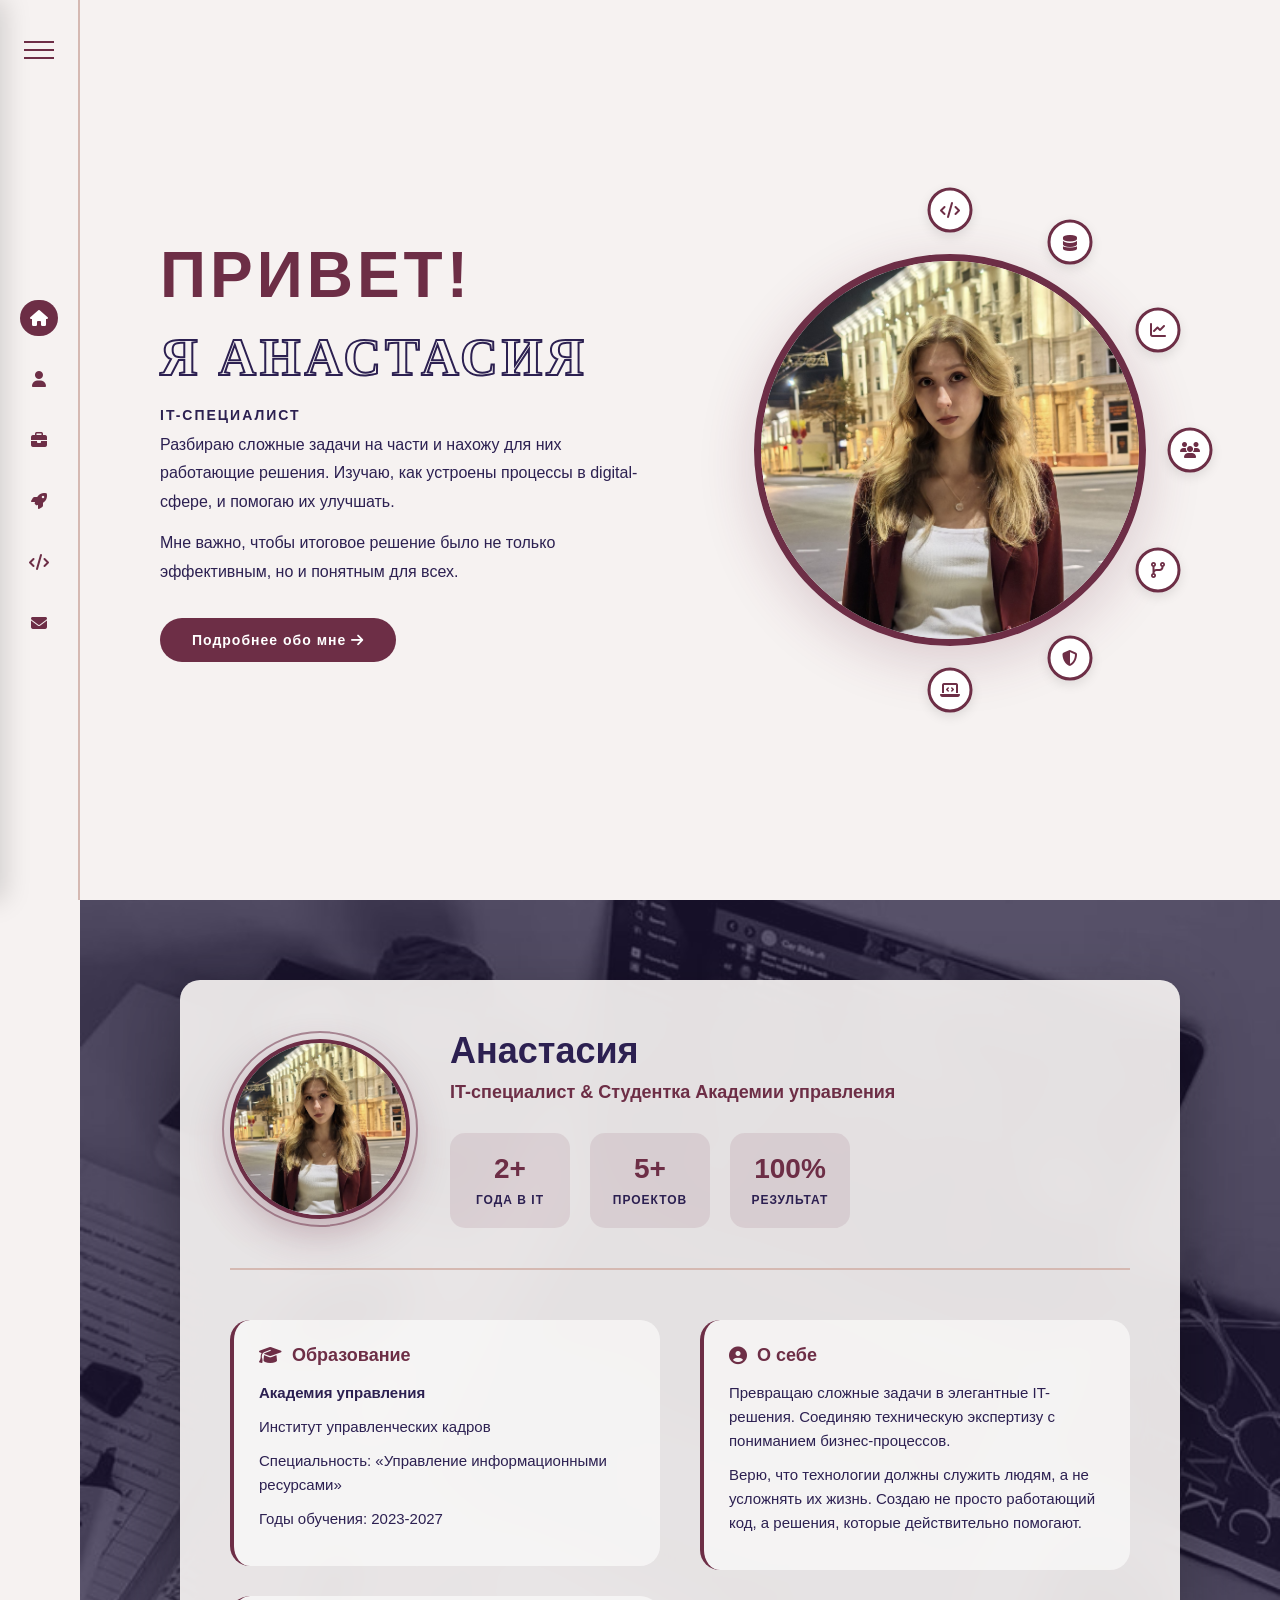
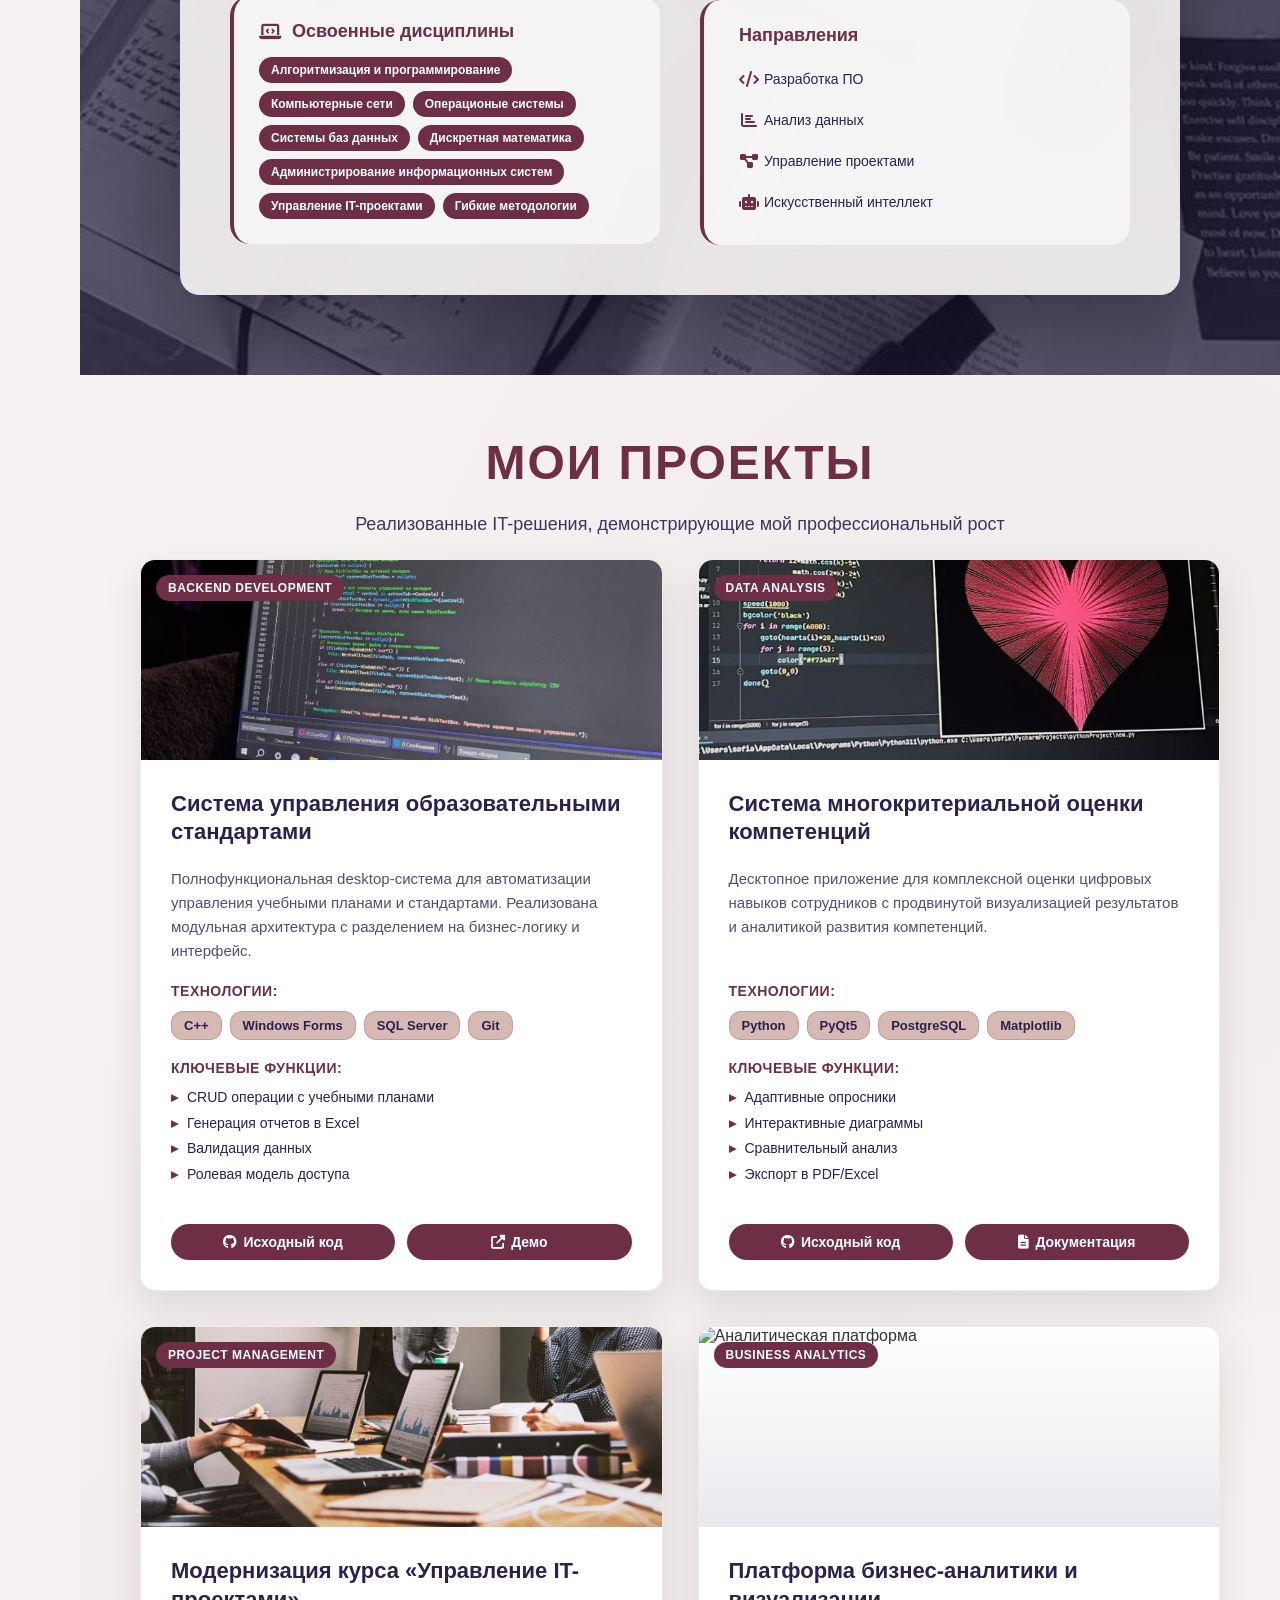
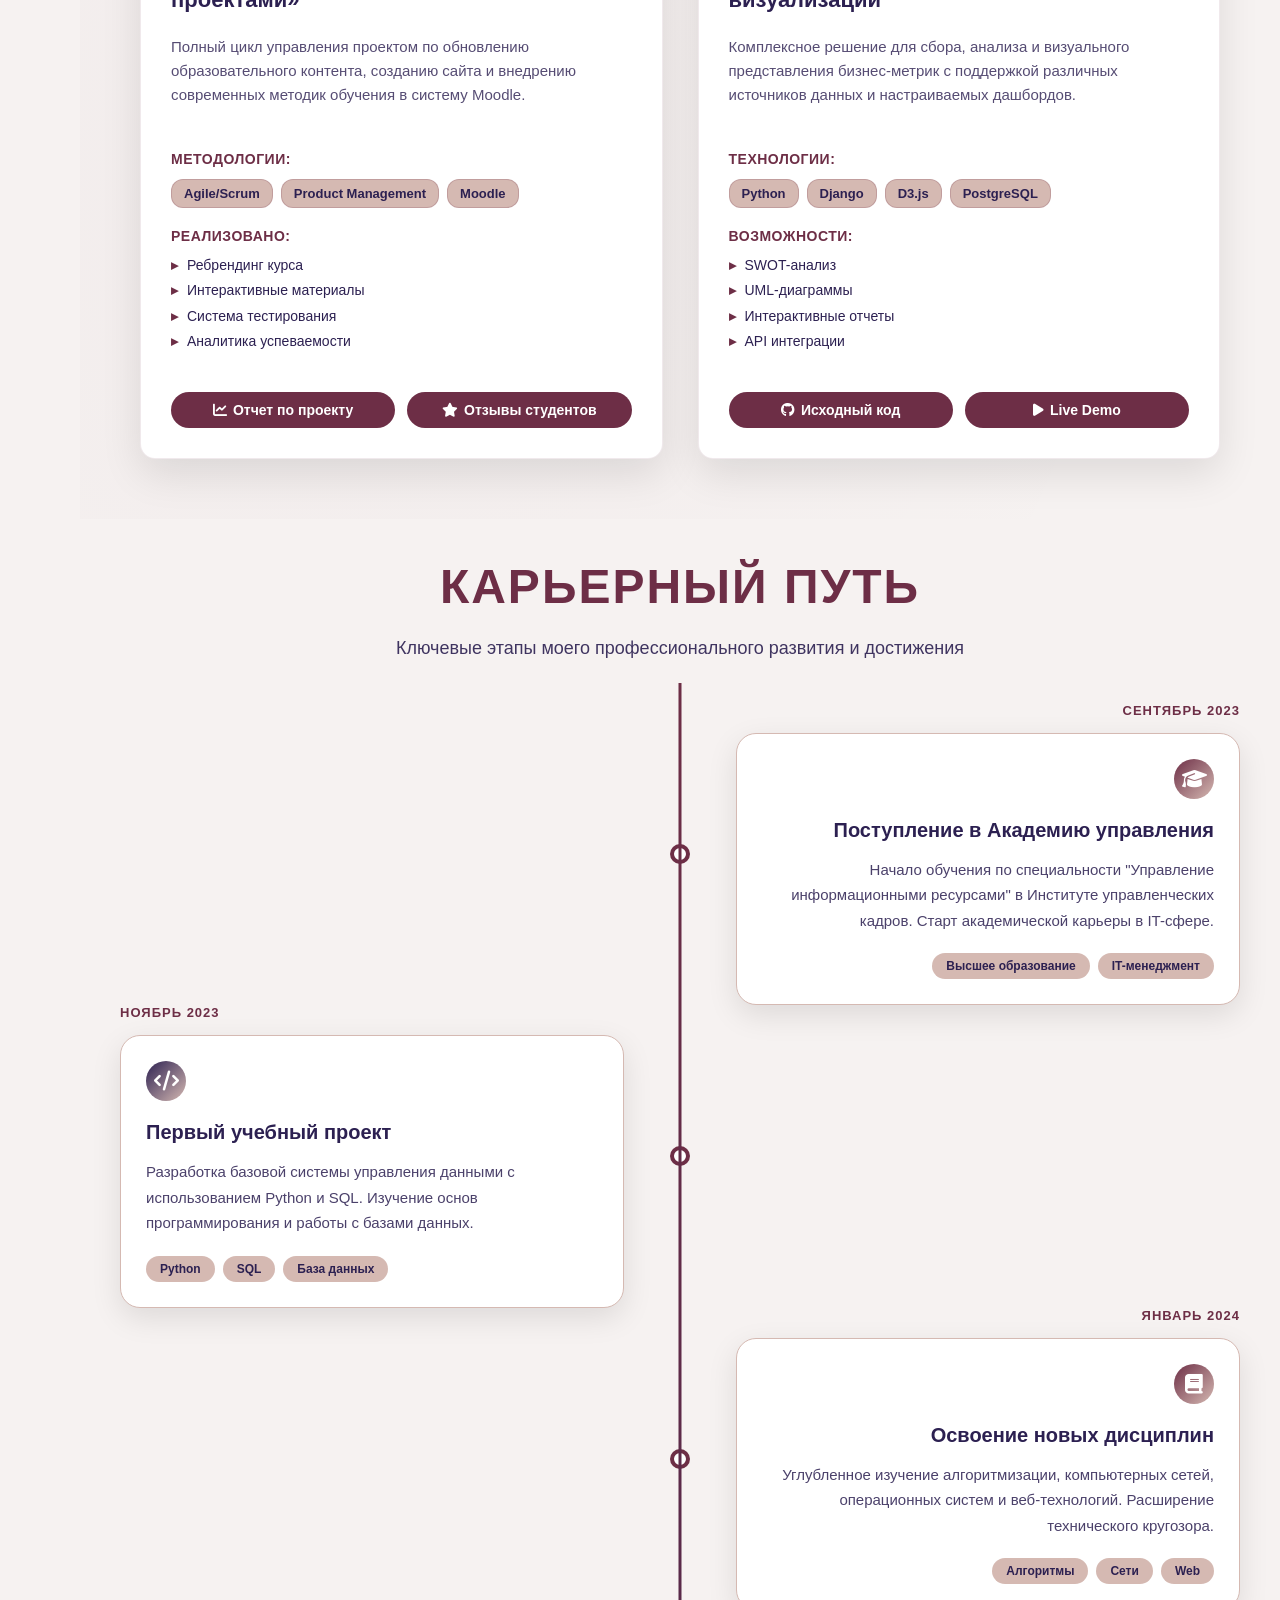
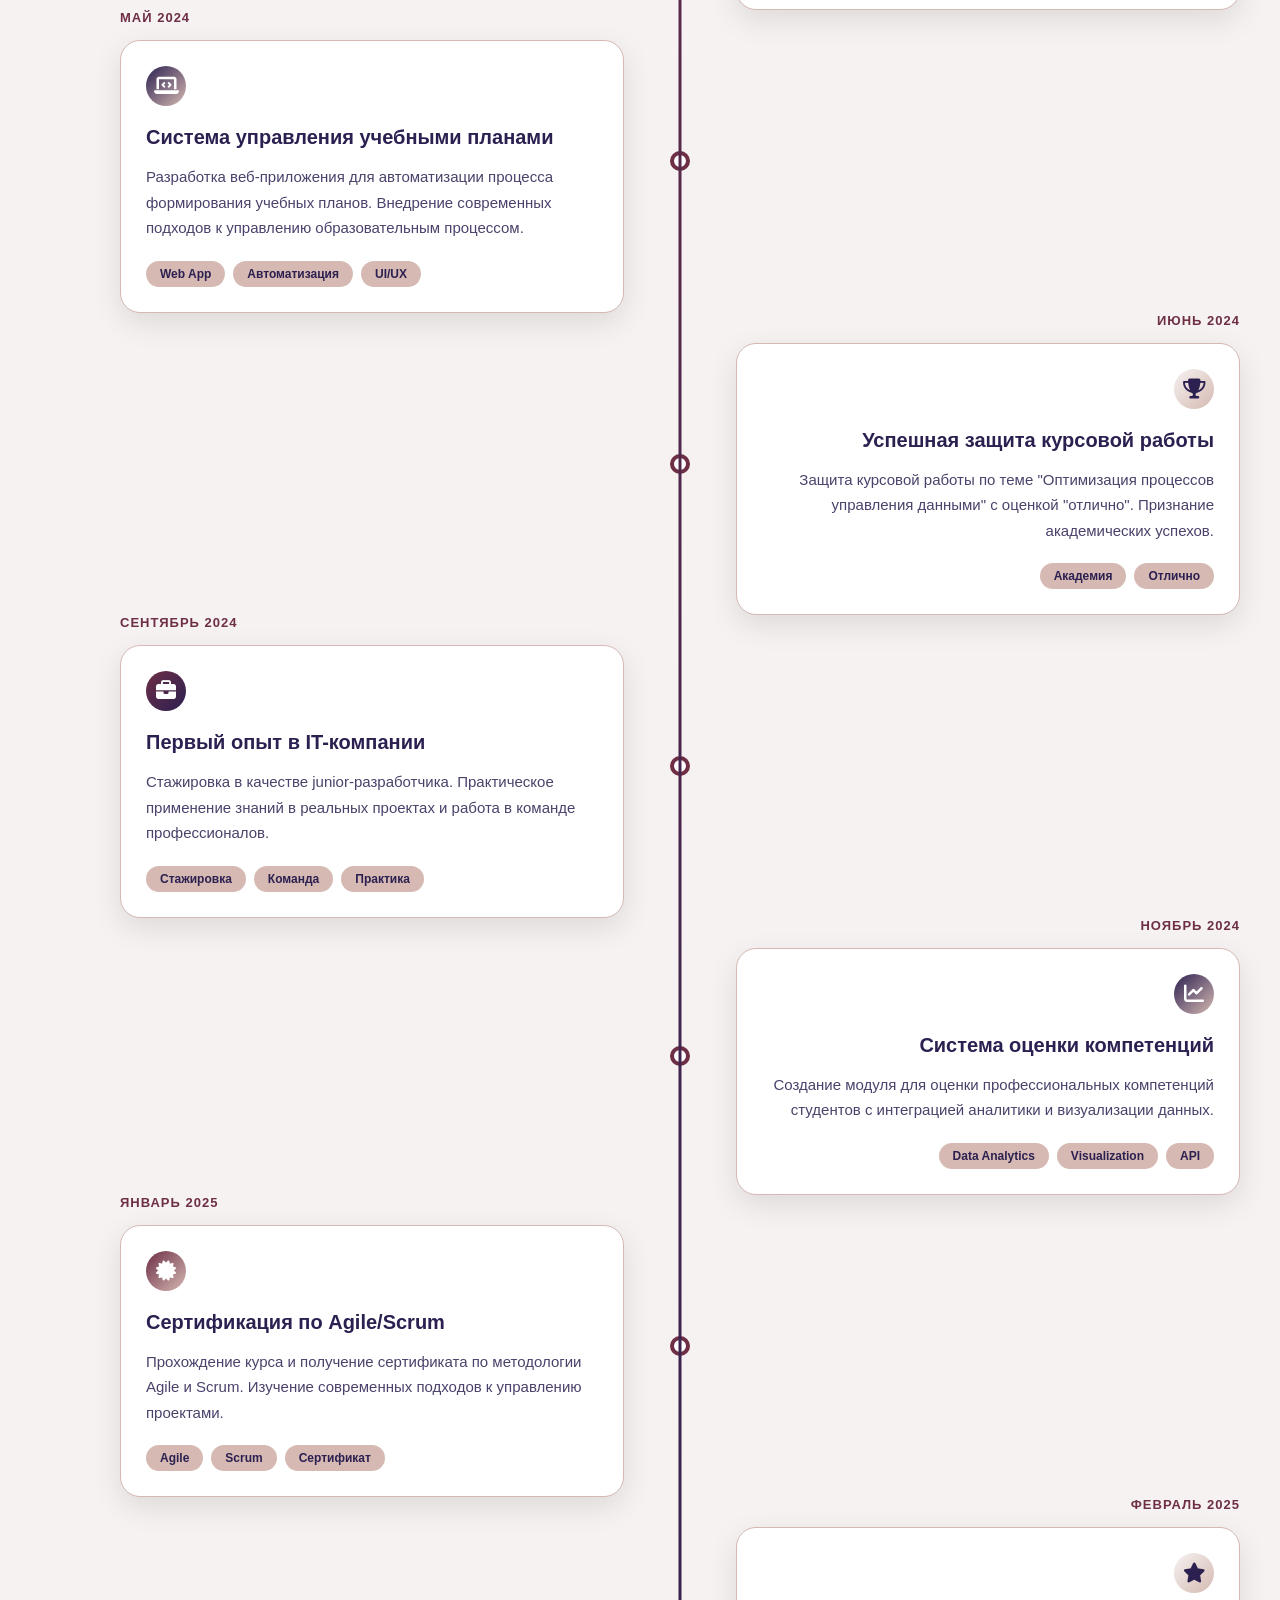
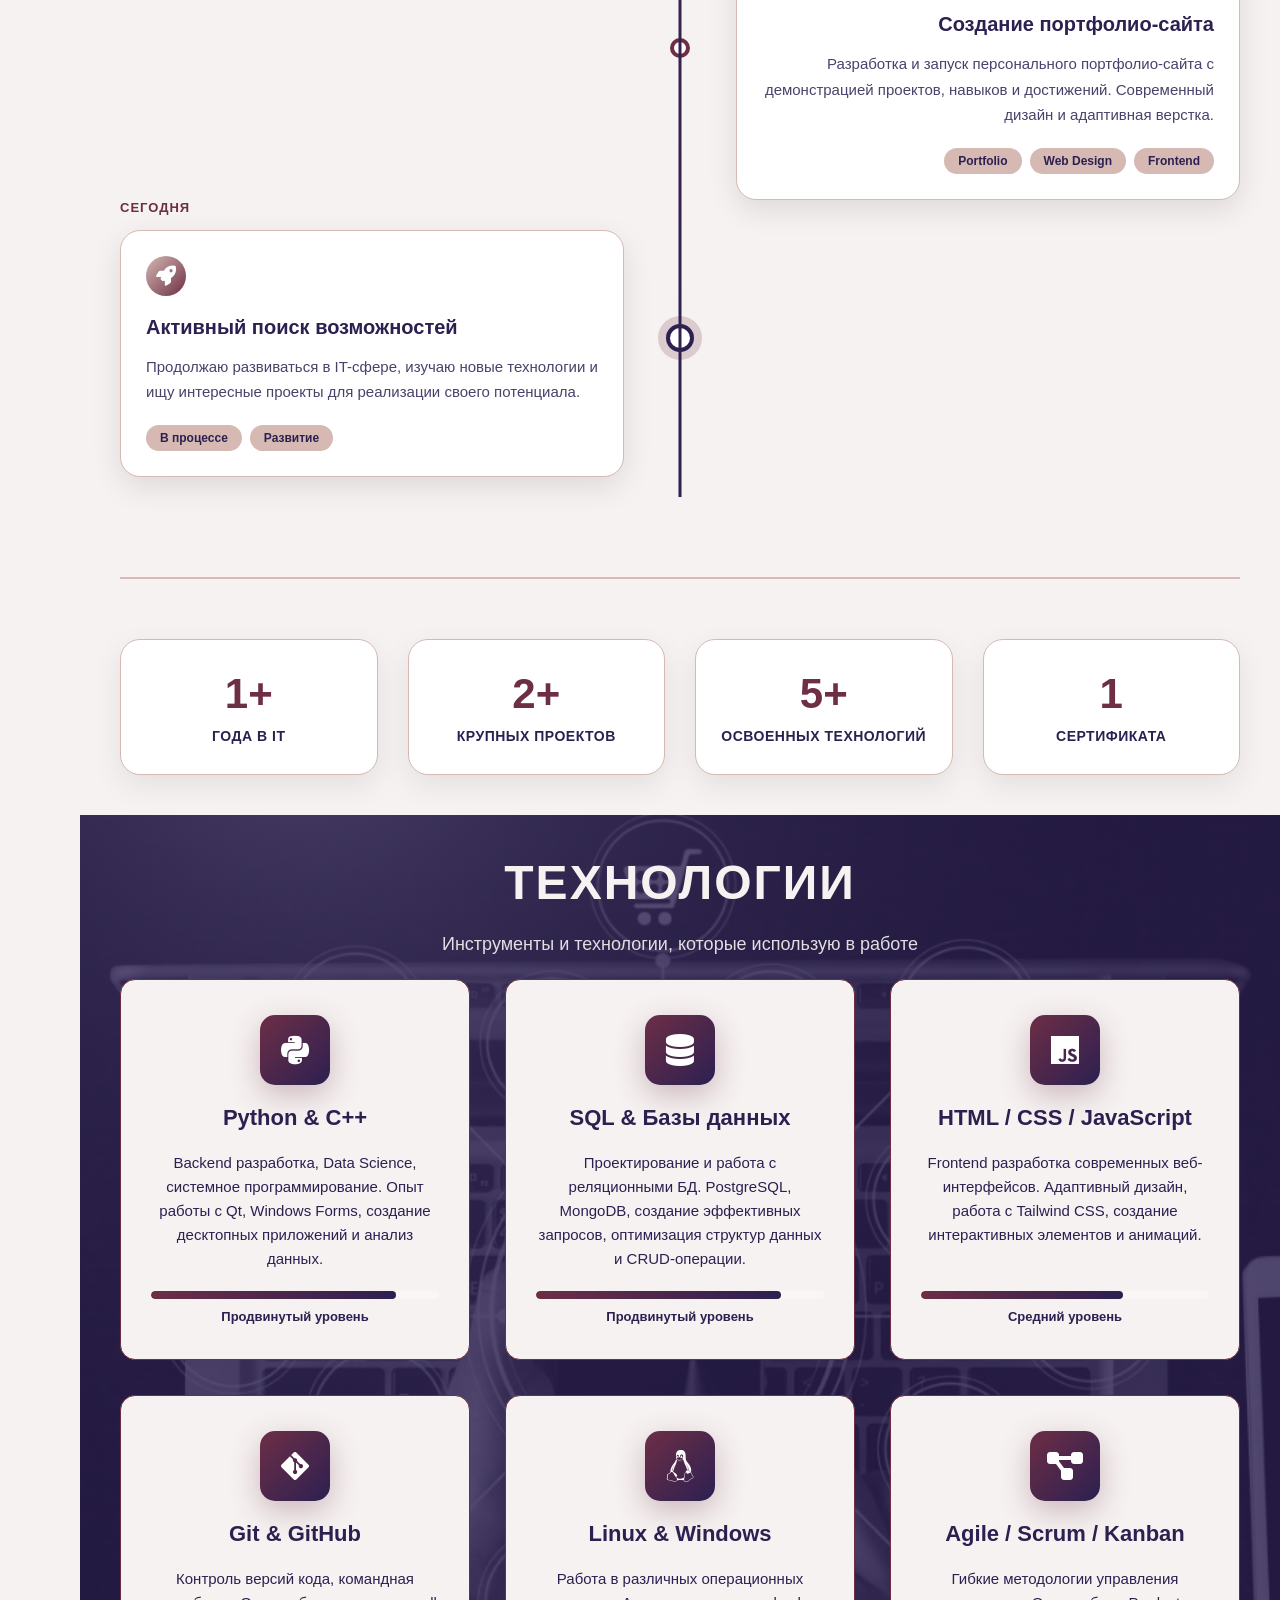
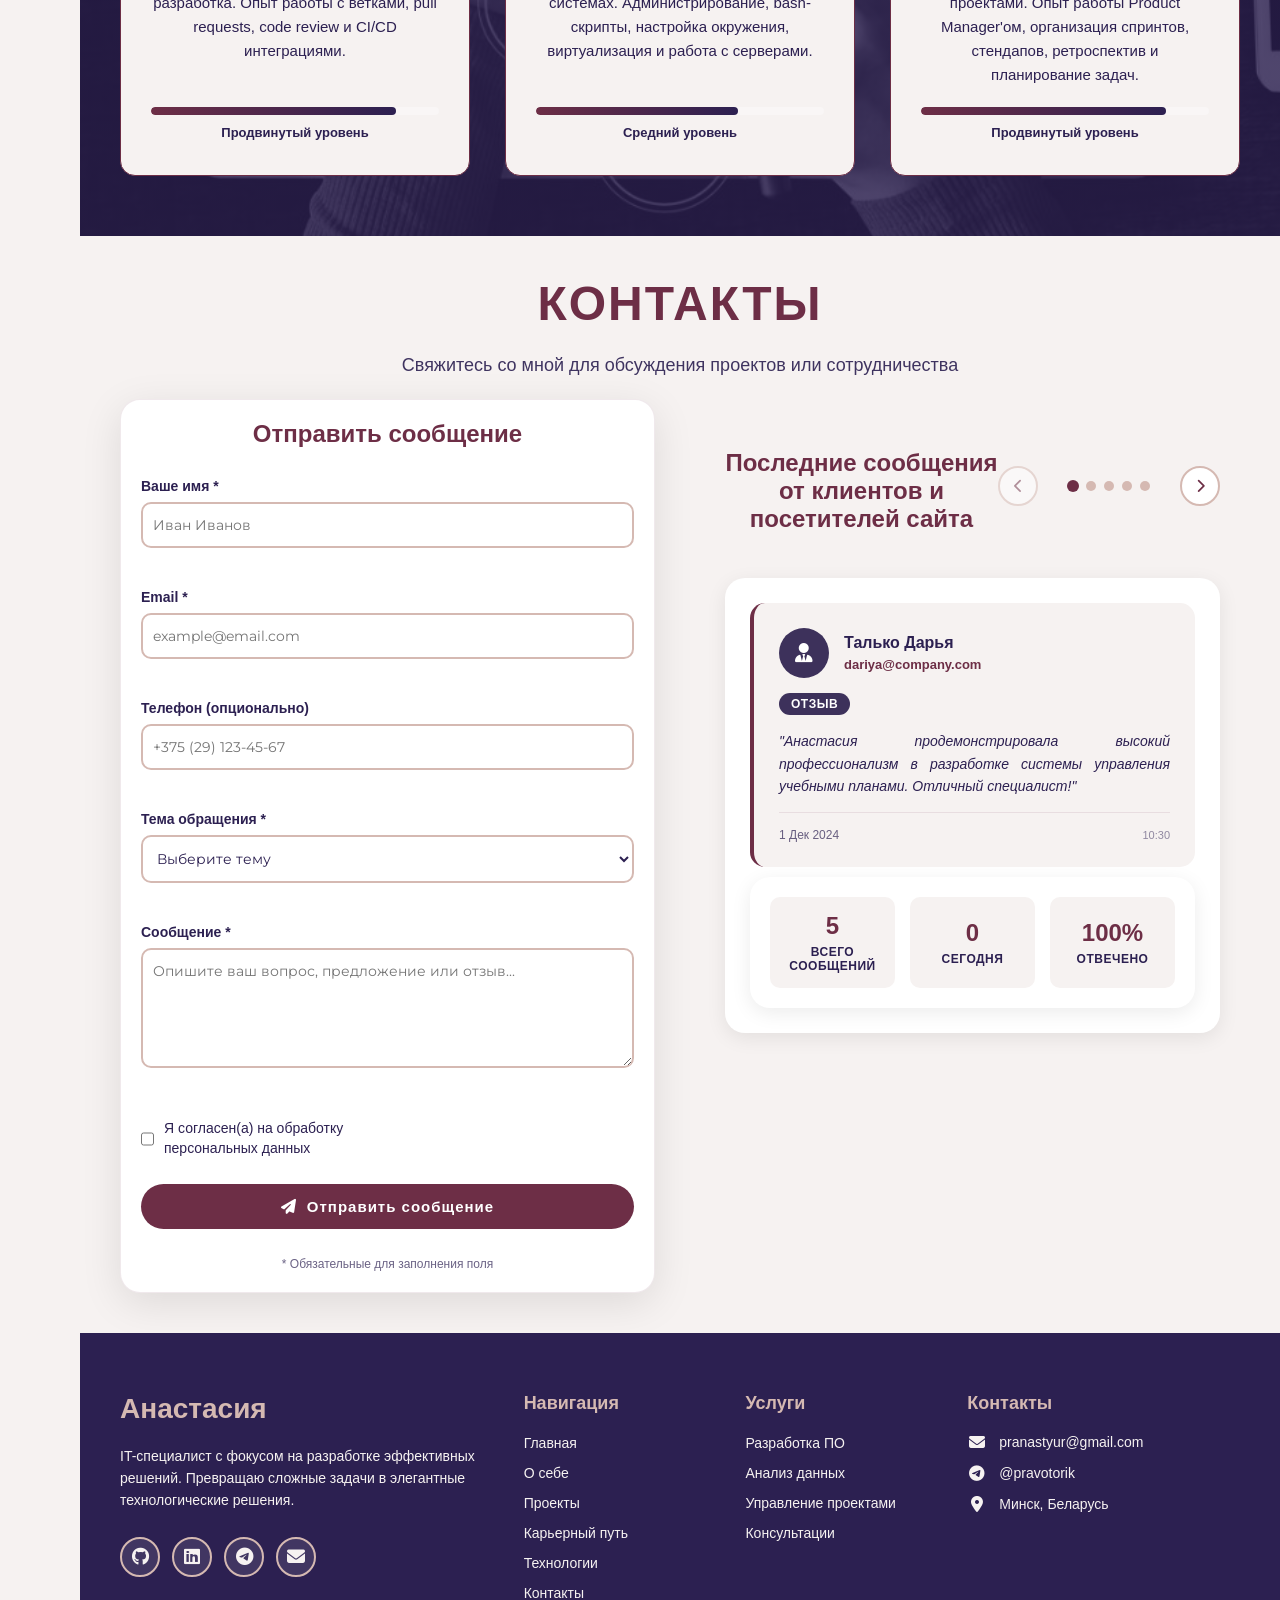
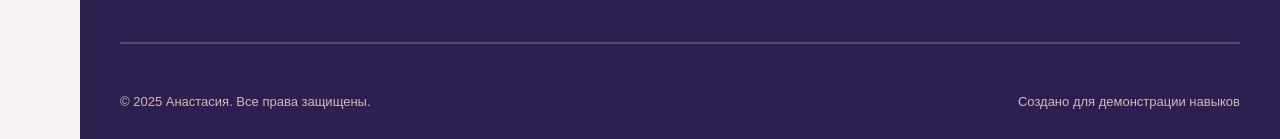
==== commit a9eccc01: "Add files via upload" ====
--- a/index.html
+++ b/index.html
@@ -43,6 +43,10 @@
         <i class="fas fa-briefcase"></i>
         <span>Проекты</span>
       </a>
+      <a href="#timeline" class="burger-nav-item">
+        <i class="fas fa-rocket"></i>
+        <span>Карьерный путь</span>
+      </a>
       <a href="#technologies" class="burger-nav-item">
         <i class="fas fa-code"></i>
         <span>Технологии</span>
@@ -73,6 +77,10 @@
       <a href="#projects" class="icon-nav-item" data-testid="nav-projects">
         <i class="fas fa-briefcase"></i>
         <span class="nav-text">Проекты</span>
+      </a>
+      <a href="#timeline" class="icon-nav-item" data-testid="nav-timeline">
+        <i class="fas fa-rocket"></i>
+        <span class="nav-text">Карьерный путь</span>
       </a>
       <a href="#technologies" class="icon-nav-item" data-testid="nav-technologies">
         <i class="fas fa-code"></i>
@@ -436,6 +444,268 @@
     </div>
   </section>
 
+  <!-- Timeline Section - Карьерный путь -->
+  <section class="timeline-section" id="timeline">
+    <div class="timeline-container">
+      <div class="timeline-header">
+        <h2 class="section-title">КАРЬЕРНЫЙ ПУТЬ</h2>
+        <p class="section-subtitle">
+          Ключевые этапы моего профессионального развития и достижения
+        </p>
+      </div>
+
+      <div class="timeline-wrapper">
+        <div class="timeline-line"></div>
+        
+        <!-- 2023 -->
+        <div class="timeline-item" data-category="education" data-year="2023">
+          <div class="timeline-dot"></div>
+          <div class="timeline-content">
+            <div class="timeline-date">Сентябрь 2023</div>
+            <div class="timeline-card">
+              <div class="timeline-icon education">
+                <i class="fas fa-graduation-cap"></i>
+              </div>
+              <h3 class="timeline-title">Поступление в Академию управления</h3>
+              <p class="timeline-description">
+                Начало обучения по специальности "Управление информационными ресурсами" 
+                в Институте управленческих кадров. Старт академической карьеры в IT-сфере.
+              </p>
+              <div class="timeline-tags">
+                <span class="timeline-tag">Высшее образование</span>
+                <span class="timeline-tag">IT-менеджмент</span>
+              </div>
+            </div>
+          </div>
+        </div>
+
+        <!-- 2023 - Проект 1 -->
+        <div class="timeline-item" data-category="project" data-year="2023">
+          <div class="timeline-dot"></div>
+          <div class="timeline-content">
+            <div class="timeline-date">Ноябрь 2023</div>
+            <div class="timeline-card">
+              <div class="timeline-icon project">
+                <i class="fas fa-code"></i>
+              </div>
+              <h3 class="timeline-title">Первый учебный проект</h3>
+              <p class="timeline-description">
+                Разработка базовой системы управления данными с использованием Python и SQL. 
+                Изучение основ программирования и работы с базами данных.
+              </p>
+              <div class="timeline-tags">
+                <span class="timeline-tag">Python</span>
+                <span class="timeline-tag">SQL</span>
+                <span class="timeline-tag">База данных</span>
+              </div>
+            </div>
+          </div>
+        </div>
+
+        <!-- 2024 - Образование -->
+        <div class="timeline-item" data-category="education" data-year="2024">
+          <div class="timeline-dot"></div>
+          <div class="timeline-content">
+            <div class="timeline-date">Январь 2024</div>
+            <div class="timeline-card">
+              <div class="timeline-icon education">
+                <i class="fas fa-book"></i>
+              </div>
+              <h3 class="timeline-title">Освоение новых дисциплин</h3>
+              <p class="timeline-description">
+                Углубленное изучение алгоритмизации, компьютерных сетей, операционных систем 
+                и веб-технологий. Расширение технического кругозора.
+              </p>
+              <div class="timeline-tags">
+                <span class="timeline-tag">Алгоритмы</span>
+                <span class="timeline-tag">Сети</span>
+                <span class="timeline-tag">Web</span>
+              </div>
+            </div>
+          </div>
+        </div>
+
+        <!-- 2024 - Проект -->
+        <div class="timeline-item" data-category="project" data-year="2024">
+          <div class="timeline-dot"></div>
+          <div class="timeline-content">
+            <div class="timeline-date">Май 2024</div>
+            <div class="timeline-card">
+              <div class="timeline-icon project">
+                <i class="fas fa-laptop-code"></i>
+              </div>
+              <h3 class="timeline-title">Система управления учебными планами</h3>
+              <p class="timeline-description">
+                Разработка веб-приложения для автоматизации процесса формирования учебных планов. 
+                Внедрение современных подходов к управлению образовательным процессом.
+              </p>
+              <div class="timeline-tags">
+                <span class="timeline-tag">Web App</span>
+                <span class="timeline-tag">Автоматизация</span>
+                <span class="timeline-tag">UI/UX</span>
+              </div>
+            </div>
+          </div>
+        </div>
+
+        <!-- 2024 - Достижение -->
+        <div class="timeline-item" data-category="achievement" data-year="2024">
+          <div class="timeline-dot"></div>
+          <div class="timeline-content">
+            <div class="timeline-date">Июнь 2024</div>
+            <div class="timeline-card">
+              <div class="timeline-icon achievement">
+                <i class="fas fa-trophy"></i>
+              </div>
+              <h3 class="timeline-title">Успешная защита курсовой работы</h3>
+              <p class="timeline-description">
+                Защита курсовой работы по теме "Оптимизация процессов управления данными" 
+                с оценкой "отлично". Признание академических успехов.
+              </p>
+              <div class="timeline-tags">
+                <span class="timeline-tag">Академия</span>
+                <span class="timeline-tag">Отлично</span>
+              </div>
+            </div>
+          </div>
+        </div>
+
+        <!-- 2024 - Работа -->
+        <div class="timeline-item" data-category="work" data-year="2024">
+          <div class="timeline-dot"></div>
+          <div class="timeline-content">
+            <div class="timeline-date">Сентябрь 2024</div>
+            <div class="timeline-card">
+              <div class="timeline-icon work">
+                <i class="fas fa-briefcase"></i>
+              </div>
+              <h3 class="timeline-title">Первый опыт в IT-компании</h3>
+              <p class="timeline-description">
+                Стажировка в качестве junior-разработчика. Практическое применение 
+                знаний в реальных проектах и работа в команде профессионалов.
+              </p>
+              <div class="timeline-tags">
+                <span class="timeline-tag">Стажировка</span>
+                <span class="timeline-tag">Команда</span>
+                <span class="timeline-tag">Практика</span>
+              </div>
+            </div>
+          </div>
+        </div>
+
+        <!-- 2024 - Проект -->
+        <div class="timeline-item" data-category="project" data-year="2024">
+          <div class="timeline-dot"></div>
+          <div class="timeline-content">
+            <div class="timeline-date">Ноябрь 2024</div>
+            <div class="timeline-card">
+              <div class="timeline-icon project">
+                <i class="fas fa-chart-line"></i>
+              </div>
+              <h3 class="timeline-title">Система оценки компетенций</h3>
+              <p class="timeline-description">
+                Создание модуля для оценки профессиональных компетенций студентов 
+                с интеграцией аналитики и визуализации данных.
+              </p>
+              <div class="timeline-tags">
+                <span class="timeline-tag">Data Analytics</span>
+                <span class="timeline-tag">Visualization</span>
+                <span class="timeline-tag">API</span>
+              </div>
+            </div>
+          </div>
+        </div>
+
+        <!-- 2025 - Образование -->
+        <div class="timeline-item" data-category="education" data-year="2025">
+          <div class="timeline-dot"></div>
+          <div class="timeline-content">
+            <div class="timeline-date">Январь 2025</div>
+            <div class="timeline-card">
+              <div class="timeline-icon education">
+                <i class="fas fa-certificate"></i>
+              </div>
+              <h3 class="timeline-title">Сертификация по Agile/Scrum</h3>
+              <p class="timeline-description">
+                Прохождение курса и получение сертификата по методологии Agile и Scrum. 
+                Изучение современных подходов к управлению проектами.
+              </p>
+              <div class="timeline-tags">
+                <span class="timeline-tag">Agile</span>
+                <span class="timeline-tag">Scrum</span>
+                <span class="timeline-tag">Сертификат</span>
+              </div>
+            </div>
+          </div>
+        </div>
+
+        <!-- 2025 - Достижение -->
+        <div class="timeline-item" data-category="achievement" data-year="2025">
+          <div class="timeline-dot"></div>
+          <div class="timeline-content">
+            <div class="timeline-date">Февраль 2025</div>
+            <div class="timeline-card">
+              <div class="timeline-icon achievement">
+                <i class="fas fa-star"></i>
+              </div>
+              <h3 class="timeline-title">Создание портфолио-сайта</h3>
+              <p class="timeline-description">
+                Разработка и запуск персонального портфолио-сайта с демонстрацией 
+                проектов, навыков и достижений. Современный дизайн и адаптивная верстка.
+              </p>
+              <div class="timeline-tags">
+                <span class="timeline-tag">Portfolio</span>
+                <span class="timeline-tag">Web Design</span>
+                <span class="timeline-tag">Frontend</span>
+              </div>
+            </div>
+          </div>
+        </div>
+
+        <!-- 2025 - Текущее -->
+        <div class="timeline-item current" data-category="work" data-year="2025">
+          <div class="timeline-dot"></div>
+          <div class="timeline-content">
+            <div class="timeline-date">Сегодня</div>
+            <div class="timeline-card">
+              <div class="timeline-icon work current-icon">
+                <i class="fas fa-rocket"></i>
+              </div>
+              <h3 class="timeline-title">Активный поиск возможностей</h3>
+              <p class="timeline-description">
+                Продолжаю развиваться в IT-сфере, изучаю новые технологии и ищу 
+                интересные проекты для реализации своего потенциала.
+              </p>
+              <div class="timeline-tags">
+                <span class="timeline-tag">В процессе</span>
+                <span class="timeline-tag">Развитие</span>
+              </div>
+            </div>
+          </div>
+        </div>
+      </div>
+
+      <div class="timeline-stats">
+        <div class="timeline-stat-item">
+          <div class="timeline-stat-number" data-count="2">2+</div>
+          <div class="timeline-stat-label">года в IT</div>
+        </div>
+        <div class="timeline-stat-item">
+          <div class="timeline-stat-number" data-count="5">5+</div>
+          <div class="timeline-stat-label">крупных проектов</div>
+        </div>
+        <div class="timeline-stat-item">
+          <div class="timeline-stat-number" data-count="10">10+</div>
+          <div class="timeline-stat-label">освоенных технологий</div>
+        </div>
+        <div class="timeline-stat-item">
+          <div class="timeline-stat-number" data-count="3">3</div>
+          <div class="timeline-stat-label">сертификата</div>
+        </div>
+      </div>
+    </div>
+  </section>
+
   <!-- Technologies Section -->
   <section class="technologies-section" id="technologies">
     <div class="technologies-container">
@@ -564,152 +834,152 @@
   </section>
 
   <!-- Contact Section -->
-<section class="contact-section" id="contact">
-  <div class="contact-container">
-    <div class="contact-header">
-      <h2 class="section-title">КОНТАКТЫ</h2>
-      <p class="section-subtitle">
-        Свяжитесь со мной для обсуждения проектов или сотрудничества
-      </p>
+  <section class="contact-section" id="contact">
+    <div class="contact-container">
+      <div class="contact-header">
+        <h2 class="section-title">КОНТАКТЫ</h2>
+        <p class="section-subtitle">
+          Свяжитесь со мной для обсуждения проектов или сотрудничества
+        </p>
+      </div>
+
+      <div class="contact-content">
+        <!-- Contact Form (слева) -->
+        <div class="contact-form-wrapper">
+          <h3 class="form-title">Отправить сообщение</h3>
+          <form action="https://getform.io/f/bwnvgroa" method="POST" class="contact-form" id="contactForm"
+            data-testid="contact-form">
+            <!-- Скрытые поля для getform.io -->
+            <input type="hidden" name="_gotcha" style="display: none" />
+            <input type="hidden" name="_subject" value="Новое сообщение с сайта-портфолио" />
+            <input type="hidden" name="_template" value="table" />
+
+            <div class="form-group">
+              <label for="name">Ваше имя *</label>
+              <input type="text" id="name" name="name" required data-testid="contact-name" placeholder="Иван Иванов" />
+              <div class="error-message" id="name-error"></div>
+            </div>
+
+            <div class="form-group">
+              <label for="email">Email *</label>
+              <input type="email" id="email" name="email" required data-testid="contact-email"
+                placeholder="example@email.com" />
+              <div class="error-message" id="email-error"></div>
+            </div>
+
+            <div class="form-group">
+              <label for="phone">Телефон (опционально)</label>
+              <input type="tel" id="phone" name="phone" data-testid="contact-phone" placeholder="+375 (29) 123-45-67" />
+              <div class="error-message" id="phone-error"></div>
+            </div>
+
+            <div class="form-group">
+              <label for="subject">Тема обращения *</label>
+              <select id="subject" name="subject" required data-testid="contact-subject">
+                <option value="" disabled selected>Выберите тему</option>
+                <option value="project">Обсуждение проекта</option>
+                <option value="collaboration">Предложение о сотрудничестве</option>
+                <option value="job">Предложение о работе</option>
+                <option value="feedback">Отзыв о работе</option>
+                <option value="question">Вопрос</option>
+                <option value="complaint">Жалоба/Претензия</option>
+                <option value="other">Другое</option>
+              </select>
+              <div class="error-message" id="subject-error"></div>
+            </div>
+
+            <div class="form-group">
+              <label for="message">Сообщение *</label>
+              <textarea id="message" name="message" rows="5" required data-testid="contact-message"
+                placeholder="Опишите ваш вопрос, предложение или отзыв..."></textarea>
+              <div class="error-message" id="message-error"></div>
+            </div>
+
+            <!-- Checkbox for consent -->
+            <div class="form-group consent-checkbox">
+              <input type="checkbox" id="consent" name="consent" required data-testid="contact-consent" />
+              <label for="consent">
+                Я согласен(а) на обработку персональных данных
+              </label>
+              <div class="error-message" id="consent-error"></div>
+            </div>
+
+            <button type="submit" class="btn-primary" data-testid="contact-submit" id="submitBtn">
+              <i class="fas fa-paper-plane"></i> Отправить сообщение
+            </button>
+
+            <div class="form-info">
+              <p><small>* Обязательные для заполнения поля</small></p>
+            </div>
+          </form>
+
+          <div class="form-success" id="formSuccess" style="display: none">
+            <i class="fas fa-check-circle"></i>
+            <div>
+              <h4>Спасибо!</h4>
+              <p>
+                Ваше сообщение успешно отправлено. Я свяжусь с вами в
+                ближайшее время.
+              </p>
+            </div>
+          </div>
+
+          <div class="form-error" id="formError" style="display: none">
+            <i class="fas fa-exclamation-circle"></i>
+            <div>
+              <h4>Ошибка!</h4>
+              <p>
+                Произошла ошибка при отправке сообщения. Пожалуйста,
+                попробуйте еще раз или свяжитесь со мной другим способом.
+              </p>
+            </div>
+          </div>
+        </div>
+
+        <!-- Testimonials (справа) -->
+        <div class="testimonials-wrapper">
+          <div class="testimonials-header">
+            <h3 class="testimonials-title">
+              Последние сообщения от клиентов и посетителей сайта
+            </h3>
+            <div class="testimonials-controls">
+              <button class="testimonial-prev" aria-label="Предыдущее сообщение">
+                <i class="fas fa-chevron-left"></i>
+              </button>
+              <div class="testimonials-indicators" id="testimonialsIndicators">
+                <!-- Индикаторы будут добавлены динамически -->
+              </div>
+              <button class="testimonial-next" aria-label="Следующее сообщение">
+                <i class="fas fa-chevron-right"></i>
+              </button>
+            </div>
+          </div>
+
+          <div class="testimonials-carousel">
+            <div class="testimonials-track" id="testimonialsTrack">
+              <!-- Сюда будут добавляться отзывы через JS -->
+            </div>
+
+            <div class="testimonials-stats">
+              <div class="stat">
+                <span class="stat-number" id="totalMessages">0</span>
+                <span class="stat-label">Всего сообщений</span>
+              </div>
+              <div class="stat">
+                <span class="stat-number" id="todayMessages">0</span>
+                <span class="stat-label">Сегодня</span>
+              </div>
+              <div class="stat">
+                <span class="stat-number" id="responseRate">100%</span>
+                <span class="stat-label">Отвечено</span>
+              </div>
+            </div>
+          </div>
+        </div>
+      </div>
     </div>
-
-    <div class="contact-content">
-      <!-- Contact Form (слева) -->
-      <div class="contact-form-wrapper">
-        <h3 class="form-title">Отправить сообщение</h3>
-        <form action="https://getform.io/f/bwnvgroa" method="POST" class="contact-form" id="contactForm"
-          data-testid="contact-form">
-          <!-- Скрытые поля для getform.io -->
-          <input type="hidden" name="_gotcha" style="display: none" />
-          <input type="hidden" name="_subject" value="Новое сообщение с сайта-портфолио" />
-          <input type="hidden" name="_template" value="table" />
-
-          <div class="form-group">
-            <label for="name">Ваше имя *</label>
-            <input type="text" id="name" name="name" required data-testid="contact-name" placeholder="Иван Иванов" />
-            <div class="error-message" id="name-error"></div>
-          </div>
-
-          <div class="form-group">
-            <label for="email">Email *</label>
-            <input type="email" id="email" name="email" required data-testid="contact-email"
-              placeholder="example@email.com" />
-            <div class="error-message" id="email-error"></div>
-          </div>
-
-          <div class="form-group">
-            <label for="phone">Телефон (опционально)</label>
-            <input type="tel" id="phone" name="phone" data-testid="contact-phone" placeholder="+375 (29) 123-45-67" />
-            <div class="error-message" id="phone-error"></div>
-          </div>
-
-          <div class="form-group">
-            <label for="subject">Тема обращения *</label>
-            <select id="subject" name="subject" required data-testid="contact-subject">
-              <option value="" disabled selected>Выберите тему</option>
-              <option value="project">Обсуждение проекта</option>
-              <option value="collaboration">Предложение о сотрудничестве</option>
-              <option value="job">Предложение о работе</option>
-              <option value="feedback">Отзыв о работе</option>
-              <option value="question">Вопрос</option>
-              <option value="complaint">Жалоба/Претензия</option>
-              <option value="other">Другое</option>
-            </select>
-            <div class="error-message" id="subject-error"></div>
-          </div>
-
-          <div class="form-group">
-            <label for="message">Сообщение *</label>
-            <textarea id="message" name="message" rows="5" required data-testid="contact-message"
-              placeholder="Опишите ваш вопрос, предложение или отзыв..."></textarea>
-            <div class="error-message" id="message-error"></div>
-          </div>
-
-          <!-- Checkbox for consent -->
-          <div class="form-group consent-checkbox">
-            <input type="checkbox" id="consent" name="consent" required data-testid="contact-consent" />
-            <label for="consent">
-              Я согласен(а) на обработку персональных данных
-            </label>
-            <div class="error-message" id="consent-error"></div>
-          </div>
-
-          <button type="submit" class="btn-primary" data-testid="contact-submit" id="submitBtn">
-            <i class="fas fa-paper-plane"></i> Отправить сообщение
-          </button>
-
-          <div class="form-info">
-            <p><small>* Обязательные для заполнения поля</small></p>
-          </div>
-        </form>
-
-        <div class="form-success" id="formSuccess" style="display: none">
-          <i class="fas fa-check-circle"></i>
-          <div>
-            <h4>Спасибо!</h4>
-            <p>
-              Ваше сообщение успешно отправлено. Я свяжусь с вами в
-              ближайшее время.
-            </p>
-          </div>
-        </div>
-
-        <div class="form-error" id="formError" style="display: none">
-          <i class="fas fa-exclamation-circle"></i>
-          <div>
-            <h4>Ошибка!</h4>
-            <p>
-              Произошла ошибка при отправке сообщения. Пожалуйста,
-              попробуйте еще раз или свяжитесь со мной другим способом.
-            </p>
-          </div>
-        </div>
-      </div>
-
-      <!-- Testimonials (справа) -->
-      <div class="testimonials-wrapper">
-        <div class="testimonials-header">
-          <!--<h3 class="testimonials-title">Все сообщения</h3> -->
-          <h3 class="testimonials-title">
-            Последние сообщения от клиентов и посетителей сайта
-          </h3>
-          <div class="testimonials-controls">
-            <button class="testimonial-prev" aria-label="Предыдущее сообщение">
-              <i class="fas fa-chevron-left"></i>
-            </button>
-            <div class="testimonials-indicators" id="testimonialsIndicators">
-              <!-- Индикаторы будут добавлены динамически -->
-            </div>
-            <button class="testimonial-next" aria-label="Следующее сообщение">
-              <i class="fas fa-chevron-right"></i>
-            </button>
-          </div>
-        </div>
-
-         <div class="testimonials-carousel">
-        <div class="testimonials-track" id="testimonialsTrack">
-            <!-- Сюда будут добавляться отзывы через JS -->
-        </div>
-
-        <div class="testimonials-stats">
-          <div class="stat">
-            <span class="stat-number" id="totalMessages">0</span>
-            <span class="stat-label">Всего сообщений</span>
-          </div>
-          <div class="stat">
-            <span class="stat-number" id="todayMessages">0</span>
-            <span class="stat-label">Сегодня</span>
-          </div>
-          <div class="stat">
-            <span class="stat-number" id="responseRate">100%</span>
-            <span class="stat-label">Отвечено</span>
-          </div>
-        </div>
-      </div>
-    </div>
-  </div>
-</section>
- 
+  </section>
+
   <!-- Footer -->
   <footer class="footer" data-testid="footer">
     <div class="footer-container">
@@ -745,6 +1015,7 @@
             <li><a href="#home">Главная</a></li>
             <li><a href="#about">О себе</a></li>
             <li><a href="#projects">Проекты</a></li>
+            <li><a href="#timeline">Карьерный путь</a></li>
             <li><a href="#technologies">Технологии</a></li>
             <li><a href="#contact">Контакты</a></li>
           </ul>
@@ -791,10 +1062,11 @@
   </footer>
 
   <!-- Кнопка "Наверх" -->
-<button id="scrollToTopBtn" class="scroll-to-top" aria-label="Наверх">
+  <button id="scrollToTopBtn" class="scroll-to-top" aria-label="Наверх">
     <i class="fas fa-chevron-up"></i>
-</button>
-
+  </button>
+
+  <script src="https://code.jquery.com/jquery-3.7.1.min.js"></script>
   <script src="script.js"></script>
 </body>
 
--- a/styles.css
+++ b/styles.css
@@ -1381,6 +1381,372 @@
 @media (min-width: 1025px) {
   .projects-grid {
     grid-template-columns: repeat(2, 1fr); /* Гарантированно 2 колонки */
+  }
+}
+
+/* ===== TIMELINE SECTION ===== */
+.timeline-section {
+  padding: 40px;
+  background-color: var(--isabelline);
+  position: relative;
+  overflow: hidden;
+  margin-left: 80px;
+  transition: margin-left 0.3s ease;
+}
+
+
+.left-sidebar.open ~ .timeline-section {
+  margin-left: 220px;
+}
+
+.timeline-container {
+  max-width: 1200px;
+  margin: 0 auto;
+  position: relative;
+  z-index: 2;
+}
+
+.timeline-header {
+  text-align: center;
+  margin-bottom: 20px;
+}
+
+.timeline-section .section-title {
+  color: var(--wine);
+}
+
+.timeline-section .section-subtitle {
+  color: var(--russian-violet);
+}
+
+/* Фильтры */
+.timeline-filters {
+  display: flex;
+  justify-content: center;
+  flex-wrap: wrap;
+  gap: 15px;
+  margin-bottom: 50px;
+}
+
+.timeline-filter-btn {
+  background: white;
+  border: 2px solid var(--pale-dogwood);
+  color: var(--russian-violet);
+  padding: 12px 24px;
+  border-radius: 25px;
+  font-size: 14px;
+  font-weight: 600;
+  cursor: pointer;
+  display: flex;
+  align-items: center;
+  gap: 8px;
+}
+
+.timeline-filter-btn.active {
+  background: var(--wine);
+  color: white;
+  border-color: var(--wine);
+}
+
+/* Временная шкала */
+.timeline-wrapper {
+  position: relative;
+  padding: 20px 0;
+}
+
+.timeline-line {
+  position: absolute;
+  left: 50%;
+  top: 0;
+  bottom: 0;
+  width: 3px;
+  background: linear-gradient(180deg, var(--wine) 0%, var(--russian-violet) 100%);
+  transform: translateX(-50%);
+  z-index: 1;
+}
+
+.timeline-item {
+  position: relative;
+  margin-bottom: 0px;
+  display: flex;
+  justify-content: flex-start;
+  align-items: center;
+  opacity: 1;
+}
+
+.timeline-item.hidden {
+  display: none;
+}
+
+.timeline-item:nth-child(even) {
+  flex-direction: row-reverse;
+}
+
+.timeline-dot {
+  position: absolute;
+  left: 50%;
+  transform: translateX(-50%);
+  width: 20px;
+  height: 20px;
+  background: white;
+  border: 4px solid var(--wine);
+  border-radius: 50%;
+  z-index: 10;
+}
+
+.timeline-item.current .timeline-dot {
+  width: 28px;
+  height: 28px;
+  border-color: var(--russian-violet);
+  box-shadow: 0 0 0 8px rgba(109, 46, 70, 0.2);
+}
+
+.timeline-content {
+  width: 45%;
+  position: relative;
+}
+
+.timeline-item:nth-child(even) .timeline-content {
+  text-align: right;
+}
+
+.timeline-date {
+  font-size: 13px;
+  font-weight: 700;
+  color: var(--wine);
+  text-transform: uppercase;
+  letter-spacing: 1px;
+  margin-bottom: 15px;
+}
+
+.timeline-card {
+  background: white;
+  border-radius: var(--border-radius);
+  padding: 25px;
+  box-shadow: 0 10px 30px rgba(0, 0, 0, 0.1);
+  border: 1px solid var(--pale-dogwood);
+  position: relative;
+}
+
+.timeline-icon {
+  width: 40px;
+  height: 40px;
+  border-radius: 50%;
+  display: flex;
+  align-items: center;
+  justify-content: center;
+  margin-bottom: 20px;
+  font-size: 20px;
+  color: white;
+}
+
+.timeline-item:nth-child(even) .timeline-icon {
+  margin-left: auto;
+  margin-right: 0;
+}
+
+.timeline-icon.education {
+  background: linear-gradient(135deg, var(--wine) 0%, var(--pale-dogwood) 100%);
+}
+
+.timeline-icon.work {
+  background: linear-gradient(135deg, var(--wine) 0%, var(--russian-violet) 100%);
+}
+
+.timeline-icon.project {
+  background: linear-gradient(135deg, var(--russian-violet) 0%, var(--pale-dogwood) 100%);
+}
+
+.timeline-icon.achievement {
+  background: linear-gradient(135deg, var(--isabelline) 0%, var(--pale-dogwood) 100%);
+  color: var(--russian-violet);
+}
+
+.timeline-icon.current-icon {
+  background: linear-gradient(135deg, var(--pale-dogwood) 0%, var(--wine) 100%);
+}
+
+.timeline-title {
+  font-size: 20px;
+  font-weight: 700;
+  color: var(--russian-violet);
+  margin-bottom: 15px;
+}
+
+.timeline-description {
+  font-size: 15px;
+  line-height: 1.7;
+  color: var(--russian-violet);
+  opacity: 0.85;
+  margin-bottom: 20px;
+}
+
+.timeline-tags {
+  display: flex;
+  flex-wrap: wrap;
+  gap: 8px;
+}
+
+.timeline-item:nth-child(even) .timeline-tags {
+  justify-content: flex-end;
+}
+
+.timeline-tag {
+  background: var(--pale-dogwood);
+  color: var(--russian-violet);
+  padding: 6px 14px;
+  border-radius: 15px;
+  font-size: 12px;
+  font-weight: 600;
+}
+
+/* Статистика */
+.timeline-stats {
+  display: grid;
+  grid-template-columns: repeat(4, 1fr);
+  gap: 30px;
+  margin-top: 80px;
+  padding-top: 60px;
+  border-top: 2px solid var(--pale-dogwood);
+}
+
+.timeline-stat-item {
+  text-align: center;
+  padding: 30px 20px;
+  background: white;
+  border-radius: var(--border-radius);
+  box-shadow: 0 10px 30px rgba(0, 0, 0, 0.08);
+  border: 1px solid var(--pale-dogwood);
+}
+
+.timeline-stat-number {
+  font-size: 42px;
+  font-weight: 800;
+  color: var(--wine);
+  margin-bottom: 10px;
+}
+
+.timeline-stat-label {
+  font-size: 14px;
+  color: var(--russian-violet);
+  font-weight: 600;
+  text-transform: uppercase;
+  letter-spacing: 0.5px;
+}
+
+/* Адаптивность Timeline */
+@media (max-width: 1023px) {
+  .timeline-section {
+    margin-left: 60px;
+  }
+
+  .left-sidebar.open ~ .timeline-section {
+    margin-left: 220px;
+  }
+}
+
+@media (max-width: 767px) {
+  .timeline-section {
+    margin-left: 0 !important;
+    padding: 60px 20px !important;
+  }
+
+  .timeline-filters {
+    gap: 10px;
+  }
+
+  .timeline-filter-btn {
+    padding: 10px 16px;
+    font-size: 13px;
+  }
+
+  .timeline-filter-btn i {
+    display: none;
+  }
+
+  .timeline-line {
+    left: 30px;
+  }
+
+  .timeline-item {
+    flex-direction: row !important;
+    padding-left: 70px;
+  }
+
+  .timeline-dot {
+    left: 30px;
+  }
+
+  .timeline-content {
+    width: 100%;
+    text-align: left !important;
+  }
+
+  .timeline-item:nth-child(even) .timeline-icon {
+    margin-left: 0;
+  }
+
+  .timeline-item:nth-child(even) .timeline-tags {
+    justify-content: flex-start;
+  }
+
+  .timeline-card {
+    padding: 25px 20px;
+  }
+
+  .timeline-title {
+    font-size: 18px;
+  }
+
+  .timeline-stats {
+    grid-template-columns: repeat(2, 1fr);
+    gap: 20px;
+    margin-top: 60px;
+    padding-top: 40px;
+  }
+
+  .timeline-stat-item {
+    padding: 25px 15px;
+  }
+
+  .timeline-stat-number {
+    font-size: 36px;
+  }
+
+  .timeline-stat-label {
+    font-size: 12px;
+  }
+}
+
+@media (max-width: 480px) {
+  .timeline-section {
+    padding: 50px 15px !important;
+  }
+
+  .timeline-filter-btn {
+    padding: 8px 12px;
+    font-size: 12px;
+  }
+
+  .timeline-card {
+    padding: 20px 15px;
+  }
+
+  .timeline-title {
+    font-size: 16px;
+  }
+
+  .timeline-description {
+    font-size: 14px;
+  }
+
+  .timeline-stat-number {
+    font-size: 32px;
+  }
+
+  .timeline-stats {
+    grid-template-columns: 1fr;
+    gap: 15px;
   }
 }
 
@@ -3322,8 +3688,8 @@
     right: 15px;
     width: 40px;
     height: 40px;
-    background-color: var(--wine);
-    color: white;
+    background-color: #d5b9b2;
+    color: var(--russian-violet);
     border: none;
     border-radius: 50%;
     cursor: pointer;
@@ -3345,7 +3711,7 @@
 }
 
 .scroll-to-top:hover {
-    background-color: var(--russian-violet);
+    background-color: #eacbc4;
     box-shadow: 0 6px 20px rgba(44, 32, 81, 0.4);
 }
 
@@ -3408,4 +3774,4 @@
     .left-sidebar.open ~ .scroll-to-top {
         right: 20px; /* На мобильных не смещаем */
     }
-}
+}
